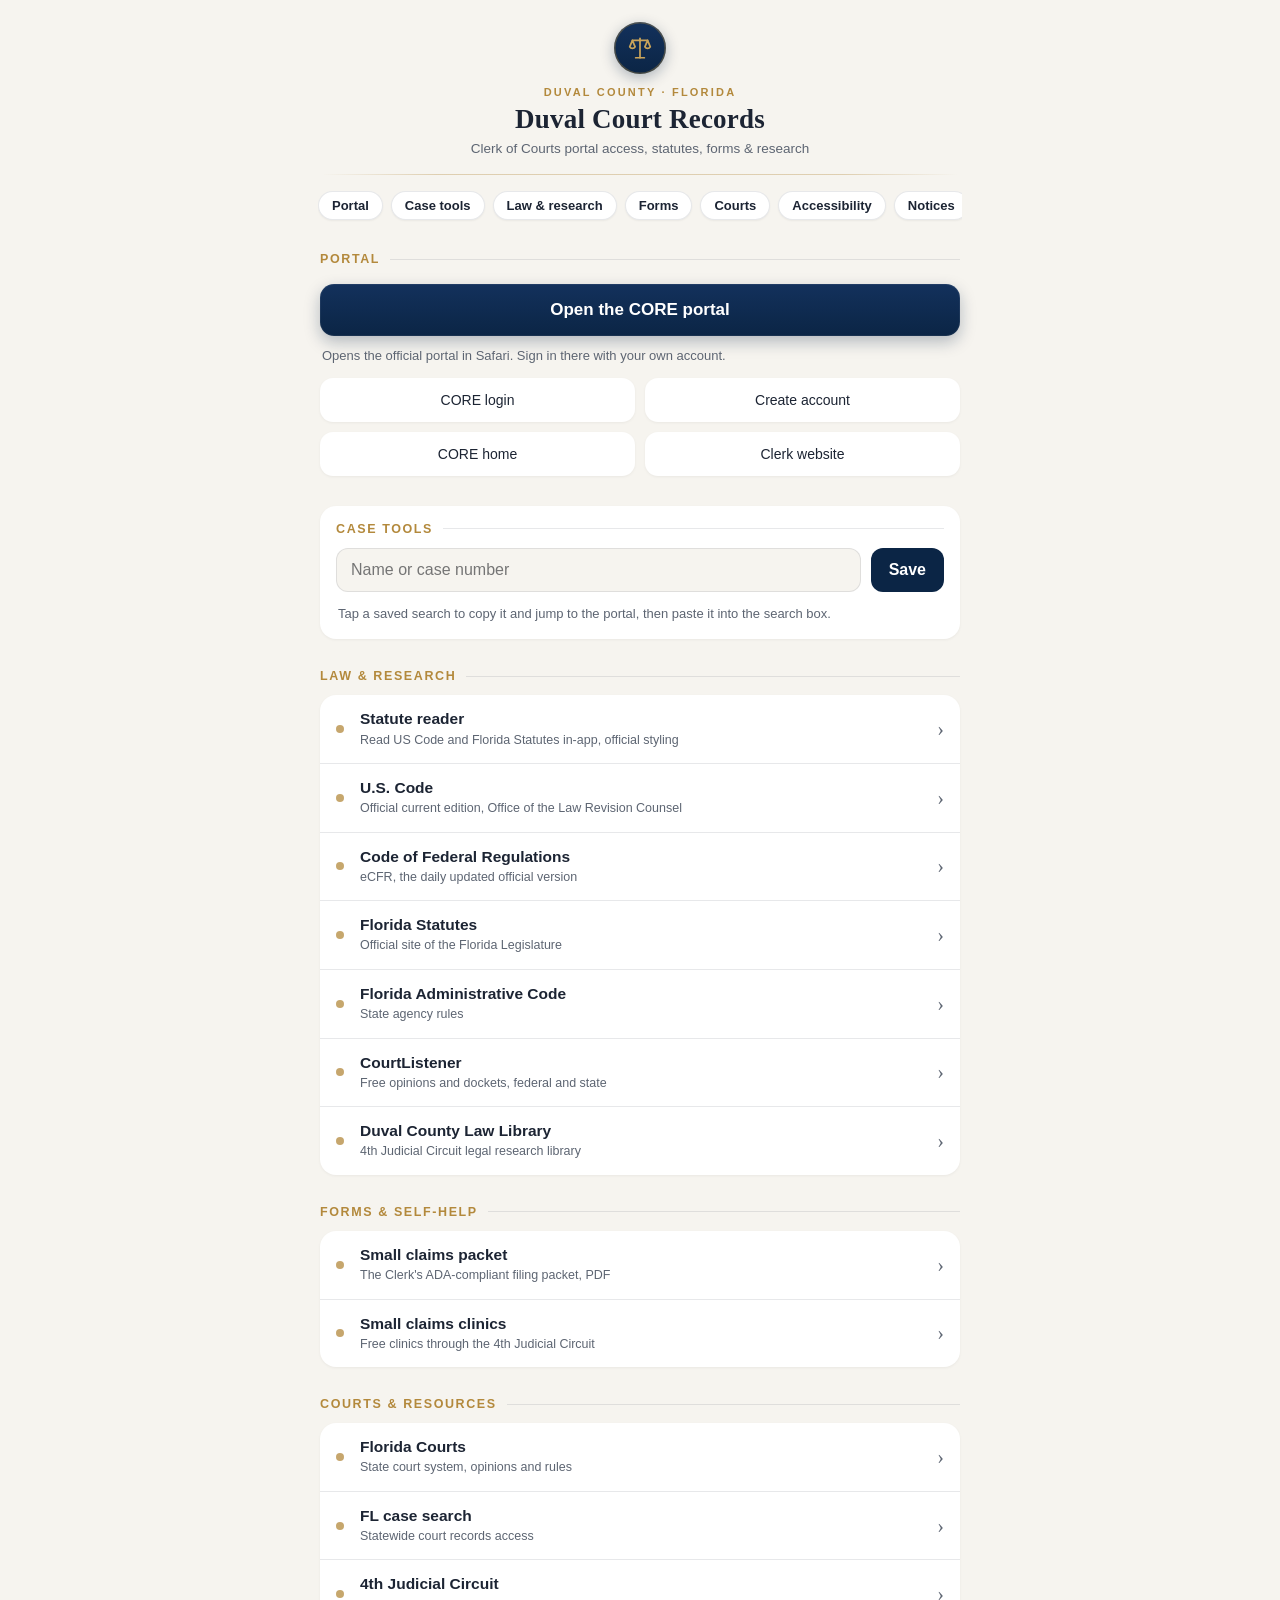
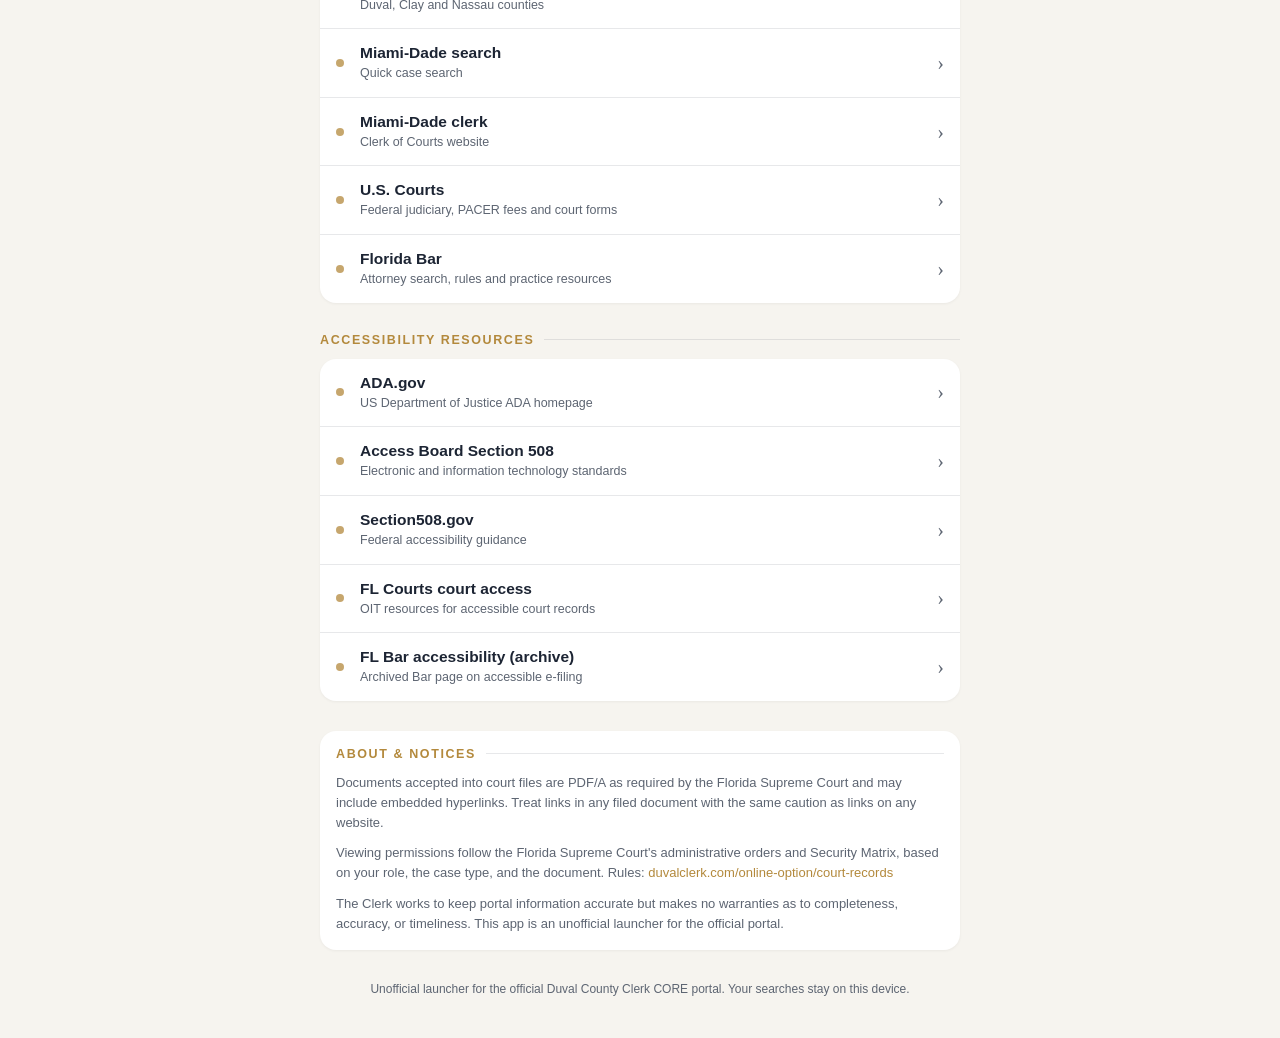
==== index.html @ 9232be37 "Add U.S. Courts tile" ====
<!doctype html>
<html lang="en">
<head>
<meta charset="utf-8">
<meta name="viewport" content="width=device-width, initial-scale=1, viewport-fit=cover">
<title>Duval Court Records</title>
<meta name="apple-mobile-web-app-capable" content="yes">
<meta name="mobile-web-app-capable" content="yes">
<meta name="apple-mobile-web-app-status-bar-style" content="black-translucent">
<meta name="apple-mobile-web-app-title" content="Duval Courts">
<meta name="theme-color" content="#0b2545">
<link rel="manifest" href="manifest.webmanifest">
<link rel="apple-touch-icon" href="apple-touch-icon.png">
<link rel="icon" href="favicon.png">
<style>
  :root{
    --bg:#f6f4ef; --card:#ffffff; --ink:#1c2433; --sub:#5d6572;
    --navy:#0b2545; --navy2:#13315c; --gold:#b3893c; --gold-soft:rgba(179,137,60,.14);
    --blue:#0a84ff; --sep:rgba(28,36,51,.10); --hair:rgba(179,137,60,.35);
  }
  @media (prefers-color-scheme: dark){
    :root{
      --bg:#0d1117; --card:#161c26; --ink:#eceef2; --sub:#9aa3b0;
      --navy:#12233d; --navy2:#1a3054; --gold:#c9a45a; --gold-soft:rgba(201,164,90,.12);
      --sep:rgba(236,238,242,.12); --hair:rgba(201,164,90,.28);
    }
  }
  *{box-sizing:border-box; -webkit-tap-highlight-color:transparent}
  html,body{margin:0}
  body{
    font-family:-apple-system,BlinkMacSystemFont,"SF Pro Text","Helvetica Neue",Arial,sans-serif;
    background:var(--bg); color:var(--ink); min-height:100dvh;
    padding:calc(env(safe-area-inset-top) + 14px) 18px calc(env(safe-area-inset-bottom) + 28px);
  }
  .wrap{max-width:640px; margin:0 auto}

  header{padding:8px 2px 0; text-align:center}
  .crest{
    width:52px; height:52px; border-radius:50%;
    background:linear-gradient(180deg,var(--navy2),var(--navy));
    display:flex; align-items:center; justify-content:center; margin:0 auto 12px;
    box-shadow:0 4px 14px rgba(11,37,69,.30), inset 0 0 0 1.5px var(--hair);
  }
  .eyebrow{
    font-size:11px; letter-spacing:2.2px; text-transform:uppercase;
    color:var(--gold); font-weight:600; margin:0;
  }
  h1{
    font-family:Georgia,"Times New Roman",serif; font-size:27px; font-weight:600;
    margin:6px 0 0; letter-spacing:.2px; color:var(--ink);
  }
  .sub{margin:6px 0 0; color:var(--sub); font-size:13.5px}
  .rule{height:1px; background:linear-gradient(90deg,transparent,var(--hair) 18%,var(--hair) 82%,transparent); margin:18px 0 0}

  .chips{
    display:flex; gap:8px; overflow-x:auto; padding:16px 0 2px; margin:0 -2px;
    scrollbar-width:none;
  }
  .chips::-webkit-scrollbar{display:none}
  .chips a{
    flex:0 0 auto; padding:7px 14px; border-radius:999px; text-decoration:none;
    font-size:13px; font-weight:600; color:var(--ink);
    background:var(--card); box-shadow:0 1px 2px rgba(0,0,0,.05), inset 0 0 0 1px var(--sep);
  }
  .chips a:active{transform:scale(.97)}

  .btn{
    display:flex; align-items:center; justify-content:center; gap:10px;
    width:100%; padding:16px; border-radius:14px; border:0; margin-top:18px;
    background:linear-gradient(180deg,var(--navy2),var(--navy)); color:#fff;
    font-size:17px; font-weight:600; text-decoration:none;
    box-shadow:0 6px 16px rgba(11,37,69,.28), inset 0 0 0 1px rgba(255,255,255,.06); cursor:pointer;
  }
  .btn:active{transform:scale(.985)}
  .hint{color:var(--sub); font-size:13px; line-height:1.5; margin:10px 2px 0}

  section{margin-top:30px}
  .shead{display:flex; align-items:center; gap:10px; margin-bottom:12px}
  .shead h2{
    font-size:12.5px; font-weight:700; margin:0; text-transform:uppercase;
    letter-spacing:1.6px; color:var(--gold); white-space:nowrap;
  }
  .shead::after{content:""; flex:1; height:1px; background:var(--sep)}

  .card{
    background:var(--card); border-radius:16px; padding:16px;
    box-shadow:0 1px 3px rgba(0,0,0,.05);
  }
  .row{display:flex; gap:10px}
  input[type=text]{
    flex:1; min-width:0; padding:12px 14px; font-size:16px; border-radius:12px;
    border:1px solid var(--sep); background:var(--bg); color:var(--ink); outline:none;
  }
  input[type=text]:focus{border-color:var(--gold)}
  button.add{
    padding:12px 18px; font-size:16px; font-weight:600; border:0; border-radius:12px;
    background:var(--navy); color:#fff; cursor:pointer;
  }
  ul{list-style:none; margin:12px 0 0; padding:0}
  li{display:flex; align-items:center; gap:8px; padding:12px 2px; border-top:1px solid var(--sep)}
  li:first-child{border-top:0}
  li .go{flex:1; text-align:left; font-size:16px; background:none; border:0; color:var(--ink); padding:0; cursor:pointer; overflow:hidden; text-overflow:ellipsis; white-space:nowrap}
  li .del{background:none; border:0; color:var(--sub); font-size:18px; padding:4px 8px; cursor:pointer}
  .empty{color:var(--sub); font-size:14px; margin-top:10px}

  .panel{background:var(--card); border-radius:16px; overflow:hidden; box-shadow:0 1px 3px rgba(0,0,0,.05)}
  .panel a{
    display:flex; align-items:center; gap:14px; padding:14px 16px;
    border-top:1px solid var(--sep); text-decoration:none; color:var(--ink);
  }
  .panel a:first-child{border-top:0}
  .panel a:active{background:var(--gold-soft)}
  .panel .name{display:block; font-size:15.5px; font-weight:600; line-height:1.3}
  .panel .desc{display:block; font-size:12.5px; color:var(--sub); margin-top:2px; line-height:1.4}
  .panel .dot{
    flex:0 0 auto; width:8px; height:8px; border-radius:50%;
    background:var(--gold); opacity:.75; margin-right:2px;
  }
  .panel .chev{
    flex:0 0 auto; margin-left:auto; color:var(--sub); font-size:20px; line-height:1;
    font-family:Georgia,serif;
  }

  .grid{display:grid; grid-template-columns:1fr 1fr; gap:10px}
  .grid a{
    display:flex; align-items:center; justify-content:center; text-align:center;
    padding:13px 10px; border-radius:13px; background:var(--card); color:var(--ink);
    text-decoration:none; font-size:14px; font-weight:500; line-height:1.3;
    box-shadow:0 1px 3px rgba(0,0,0,.05);
  }
  .grid a:active{transform:scale(.98)}

  .about p{color:var(--sub); font-size:13px; line-height:1.55; margin:0 0 10px}
  .about p:last-child{margin:0}
  .about a{color:var(--gold); text-decoration:none; word-break:break-all}

  .foot{margin-top:30px; color:var(--sub); font-size:12px; line-height:1.5; text-align:center; padding:0 8px}

  #toast{
    position:fixed; left:50%; bottom:calc(env(safe-area-inset-bottom) + 28px);
    transform:translateX(-50%) translateY(20px); background:rgba(28,36,51,.94); color:#fff;
    padding:10px 18px; border-radius:20px; font-size:14px; opacity:0; pointer-events:none;
    transition:opacity .2s, transform .2s; max-width:80vw; text-align:center; z-index:9;
  }
  #toast.show{opacity:1; transform:translateX(-50%) translateY(0)}
</style>
</head>
<body>
<div class="wrap">

<header>
  <div class="crest" aria-hidden="true">
    <svg width="26" height="26" viewBox="0 0 24 24" fill="none" stroke="#c9a45a" stroke-width="1.6" stroke-linecap="round" stroke-linejoin="round">
      <path d="M12 3v18"/><path d="M12 5h7"/><path d="M12 5H5"/>
      <path d="M5 5l-2.5 6a2.9 2.9 0 0 0 5 0Z"/><path d="M19 5l-2.5 6a2.9 2.9 0 0 0 5 0Z"/>
      <path d="M8 21h8"/>
    </svg>
  </div>
  <p class="eyebrow">Duval County &middot; Florida</p>
  <h1>Duval Court Records</h1>
  <p class="sub">Clerk of Courts portal access, statutes, forms &amp; research</p>
  <div class="rule"></div>
</header>

<nav class="chips" aria-label="Sections">
  <a href="#portal">Portal</a>
  <a href="#tools">Case tools</a>
  <a href="#law">Law &amp; research</a>
  <a href="#forms">Forms</a>
  <a href="#courts">Courts</a>
  <a href="#access">Accessibility</a>
  <a href="#about">Notices</a>
</nav>

<section id="portal">
  <div class="shead"><h2>Portal</h2></div>
  <a class="btn" id="openCore" href="https://core.duvalclerk.com/CoreCms.aspx?mode=PublicAccess" target="_blank" rel="noopener">Open the CORE portal</a>
  <p class="hint">Opens the official portal in Safari. Sign in there with your own account.</p>
  <div class="grid" style="margin-top:12px">
    <a href="https://core.duvalclerk.com/CoreCms.aspx" target="_blank" rel="noopener">CORE login</a>
    <a href="https://core.duvalclerk.com/CreateAccount.aspx" target="_blank" rel="noopener">Create account</a>
    <a href="https://core.duvalclerk.com/" target="_blank" rel="noopener">CORE home</a>
    <a href="https://www.duvalclerk.com/" target="_blank" rel="noopener">Clerk website</a>
  </div>
</section>

<section id="tools" class="card">
  <div class="shead"><h2>Case tools</h2></div>
  <div class="row">
    <input id="q" type="text" placeholder="Name or case number" autocomplete="off" autocapitalize="off" spellcheck="false">
    <button class="add" id="add">Save</button>
  </div>
  <ul id="list"></ul>
  <p class="hint">Tap a saved search to copy it and jump to the portal, then paste it into the search box.</p>
</section>

<section id="law">
  <div class="shead"><h2>Law &amp; research</h2></div>
  <div class="panel">
    <a href="reader.html">
      <span class="dot"></span>
      <span><span class="name">Statute reader</span><span class="desc">Read US Code and Florida Statutes in-app, official styling</span></span>
      <span class="chev">&rsaquo;</span>
    </a>
    <a href="https://uscode.house.gov/" target="_blank" rel="noopener">
      <span class="dot"></span>
      <span><span class="name">U.S. Code</span><span class="desc">Official current edition, Office of the Law Revision Counsel</span></span>
      <span class="chev">&rsaquo;</span>
    </a>
    <a href="https://www.ecfr.gov/" target="_blank" rel="noopener">
      <span class="dot"></span>
      <span><span class="name">Code of Federal Regulations</span><span class="desc">eCFR, the daily updated official version</span></span>
      <span class="chev">&rsaquo;</span>
    </a>
    <a href="https://www.leg.state.fl.us/statutes/" target="_blank" rel="noopener">
      <span class="dot"></span>
      <span><span class="name">Florida Statutes</span><span class="desc">Official site of the Florida Legislature</span></span>
      <span class="chev">&rsaquo;</span>
    </a>
    <a href="https://www.flrules.org/" target="_blank" rel="noopener">
      <span class="dot"></span>
      <span><span class="name">Florida Administrative Code</span><span class="desc">State agency rules</span></span>
      <span class="chev">&rsaquo;</span>
    </a>
    <a href="https://www.courtlistener.com/" target="_blank" rel="noopener">
      <span class="dot"></span>
      <span><span class="name">CourtListener</span><span class="desc">Free opinions and dockets, federal and state</span></span>
      <span class="chev">&rsaquo;</span>
    </a>
    <a href="https://www.jud4.org/duval-county-law-library" target="_blank" rel="noopener">
      <span class="dot"></span>
      <span><span class="name">Duval County Law Library</span><span class="desc">4th Judicial Circuit legal research library</span></span>
      <span class="chev">&rsaquo;</span>
    </a>
  </div>
</section>

<section id="forms">
  <div class="shead"><h2>Forms &amp; self-help</h2></div>
  <div class="panel">
    <a href="https://www.duvalclerk.com/getmedia/c0682bbc-5153-49bf-b435-e0ca791255ca/SmallClaimsPacket_20200101_ADA_Compliant.pdf" target="_blank" rel="noopener">
      <span class="dot"></span>
      <span><span class="name">Small claims packet</span><span class="desc">The Clerk's ADA-compliant filing packet, PDF</span></span>
      <span class="chev">&rsaquo;</span>
    </a>
    <a href="https://www.jud4.org/court-programs/small-claims-clinics" target="_blank" rel="noopener">
      <span class="dot"></span>
      <span><span class="name">Small claims clinics</span><span class="desc">Free clinics through the 4th Judicial Circuit</span></span>
      <span class="chev">&rsaquo;</span>
    </a>
  </div>
</section>

<section id="courts">
  <div class="shead"><h2>Courts &amp; resources</h2></div>
  <div class="panel">
    <a href="https://www.flcourts.gov/" target="_blank" rel="noopener">
      <span class="dot"></span>
      <span><span class="name">Florida Courts</span><span class="desc">State court system, opinions and rules</span></span>
      <span class="chev">&rsaquo;</span>
    </a>
    <a href="https://www.myflcourtaccess.com/" target="_blank" rel="noopener">
      <span class="dot"></span>
      <span><span class="name">FL case search</span><span class="desc">Statewide court records access</span></span>
      <span class="chev">&rsaquo;</span>
    </a>
    <a href="https://www.jud4.org/" target="_blank" rel="noopener">
      <span class="dot"></span>
      <span><span class="name">4th Judicial Circuit</span><span class="desc">Duval, Clay and Nassau counties</span></span>
      <span class="chev">&rsaquo;</span>
    </a>
    <a href="https://www2.miamidadeclerk.gov/QOS/" target="_blank" rel="noopener">
      <span class="dot"></span>
      <span><span class="name">Miami-Dade search</span><span class="desc">Quick case search</span></span>
      <span class="chev">&rsaquo;</span>
    </a>
    <a href="https://www.miamidadeclerk.gov/" target="_blank" rel="noopener">
      <span class="dot"></span>
      <span><span class="name">Miami-Dade clerk</span><span class="desc">Clerk of Courts website</span></span>
      <span class="chev">&rsaquo;</span>
    </a>
        <a href="https://www.uscourts.gov/" target="_blank" rel="noopener">
      <span class="dot"></span>
      <span><span class="name">U.S. Courts</span><span class="desc">Federal judiciary, PACER fees and court forms</span></span>
      <span class="chev">&rsaquo;</span>
    </a>
<a href="https://www.floridabar.org/" target="_blank" rel="noopener">
      <span class="dot"></span>
      <span><span class="name">Florida Bar</span><span class="desc">Attorney search, rules and practice resources</span></span>
      <span class="chev">&rsaquo;</span>
    </a>
  </div>
</section>

<section id="access">
  <div class="shead"><h2>Accessibility resources</h2></div>
  <div class="panel">
    <a href="https://www.ada.gov/" target="_blank" rel="noopener">
      <span class="dot"></span>
      <span><span class="name">ADA.gov</span><span class="desc">US Department of Justice ADA homepage</span></span>
      <span class="chev">&rsaquo;</span>
    </a>
    <a href="https://www.access-board.gov/ict.html" target="_blank" rel="noopener">
      <span class="dot"></span>
      <span><span class="name">Access Board Section 508</span><span class="desc">Electronic and information technology standards</span></span>
      <span class="chev">&rsaquo;</span>
    </a>
    <a href="https://www.section508.gov/" target="_blank" rel="noopener">
      <span class="dot"></span>
      <span><span class="name">Section508.gov</span><span class="desc">Federal accessibility guidance</span></span>
      <span class="chev">&rsaquo;</span>
    </a>
    <a href="https://www.flcourts.gov/Services/information-technology/oit-resources/Court-Access" target="_blank" rel="noopener">
      <span class="dot"></span>
      <span><span class="name">FL Courts court access</span><span class="desc">OIT resources for accessible court records</span></span>
      <span class="chev">&rsaquo;</span>
    </a>
    <a href="http://web.archive.org/web/20211217071151/https://www.floridabar.org/about/diversity/efile001/" target="_blank" rel="noopener">
      <span class="dot"></span>
      <span><span class="name">FL Bar accessibility (archive)</span><span class="desc">Archived Bar page on accessible e-filing</span></span>
      <span class="chev">&rsaquo;</span>
    </a>
  </div>
</section>

<section id="about" class="card about">
  <div class="shead"><h2>About &amp; notices</h2></div>
  <p>Documents accepted into court files are PDF/A as required by the Florida Supreme Court and may include embedded hyperlinks. Treat links in any filed document with the same caution as links on any website.</p>
  <p>Viewing permissions follow the Florida Supreme Court's administrative orders and Security Matrix, based on your role, the case type, and the document. Rules: <a href="https://www.duvalclerk.com/online-option/court-records" target="_blank" rel="noopener">duvalclerk.com/online-option/court-records</a></p>
  <p>The Clerk works to keep portal information accurate but makes no warranties as to completeness, accuracy, or timeliness. This app is an unofficial launcher for the official portal.</p>
</section>

<p class="foot">Unofficial launcher for the official Duval County Clerk CORE portal. Your searches stay on this device.</p>

<div id="toast"></div>

</div>

<script>
const CORE='https://core.duvalclerk.com/CoreCms.aspx?mode=PublicAccess';
const KEY='duval-searches';
const listEl=document.getElementById('list');
const qEl=document.getElementById('q');
let saved=[];
try{ saved=JSON.parse(localStorage.getItem(KEY)||'[]'); }catch(e){ saved=[]; }

function persist(){ localStorage.setItem(KEY, JSON.stringify(saved)); }
function toast(msg){
  const t=document.getElementById('toast');
  t.textContent=msg; t.classList.add('show');
  clearTimeout(t._h); t._h=setTimeout(()=>t.classList.remove('show'),1800);
}
function render(){
  listEl.innerHTML='';
  if(!saved.length){
    const p=document.createElement('p'); p.className='empty'; p.textContent='Nothing saved yet.';
    listEl.appendChild(p); return;
  }
  saved.forEach((s,i)=>{
    const li=document.createElement('li');
    const go=document.createElement('button'); go.className='go'; go.textContent=s.t;
    go.addEventListener('click',()=>run(s.t));
    const del=document.createElement('button'); del.className='del'; del.textContent='\u2715';
    del.setAttribute('aria-label','Delete');
    del.addEventListener('click',()=>{ saved.splice(i,1); persist(); render(); });
    li.appendChild(go); li.appendChild(del); listEl.appendChild(li);
  });
}
function run(text){
  if(navigator.clipboard && navigator.clipboard.writeText){
    navigator.clipboard.writeText(text).then(()=>toast('Copied. Opening the portal')).catch(()=>toast('Opening the portal'));
  } else { toast('Opening the portal'); }
  window.open(CORE,'_blank','noopener');
}
document.getElementById('add').addEventListener('click',()=>{
  const v=qEl.value.trim();
  if(!v){ toast('Type a name or case number first'); return; }
  saved.unshift({t:v, at:Date.now()});
  saved=saved.slice(0,50);
  persist(); qEl.value=''; render();
});
qEl.addEventListener('keydown',e=>{ if(e.key==='Enter'){ e.preventDefault(); document.getElementById('add').click(); }});
if('serviceWorker' in navigator){ navigator.serviceWorker.register('sw.js'); }
</script>

<script>
if ('serviceWorker' in navigator) {
  navigator.serviceWorker.register('./sw.js', {updateViaCache: 'none'}).then(function(r) {
    r.addEventListener('updatefound', function() {
      var w = r.installing;
      if (!w) return;
      w.addEventListener('statechange', function() {
        if (w.state === 'activated' && !sessionStorage.getItem('swre')) {
          sessionStorage.setItem('swre', '1');
          location.reload();
        }
      });
    });
  });
}
</script>
</body>
</html>
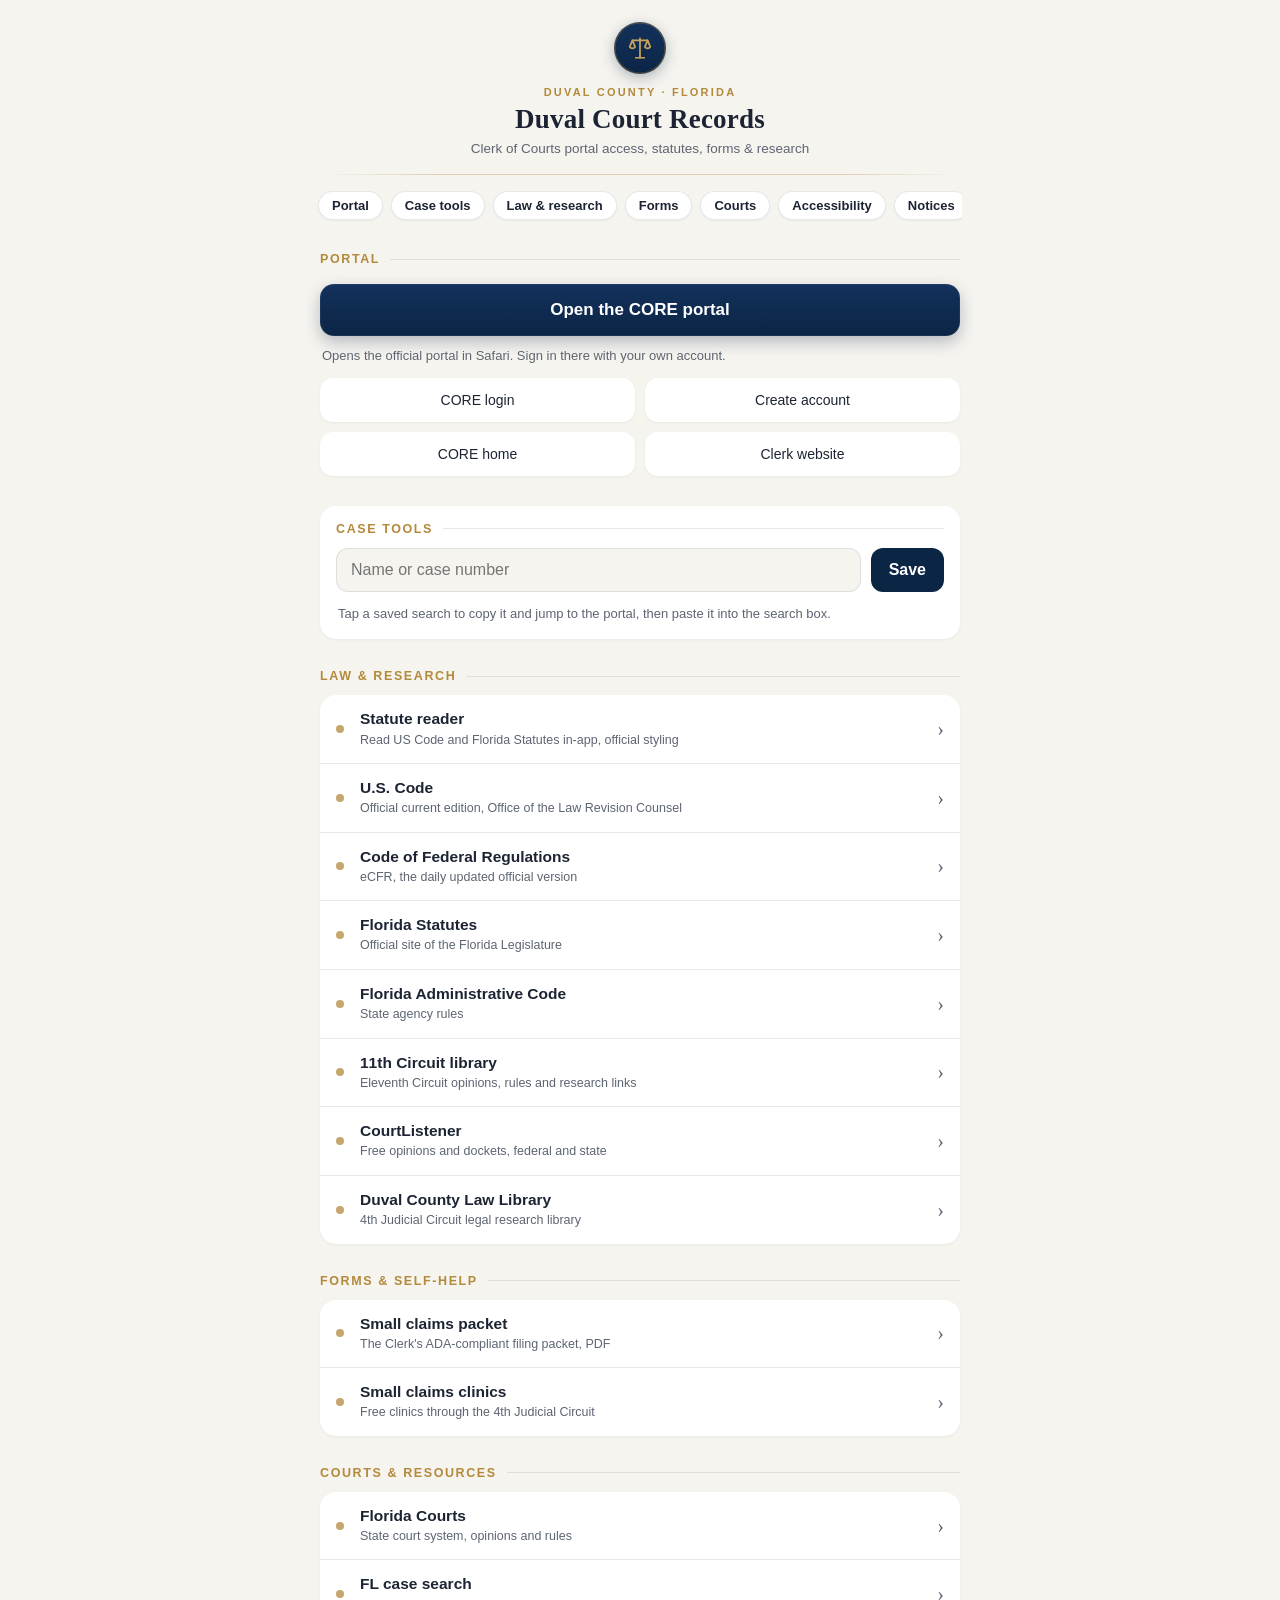
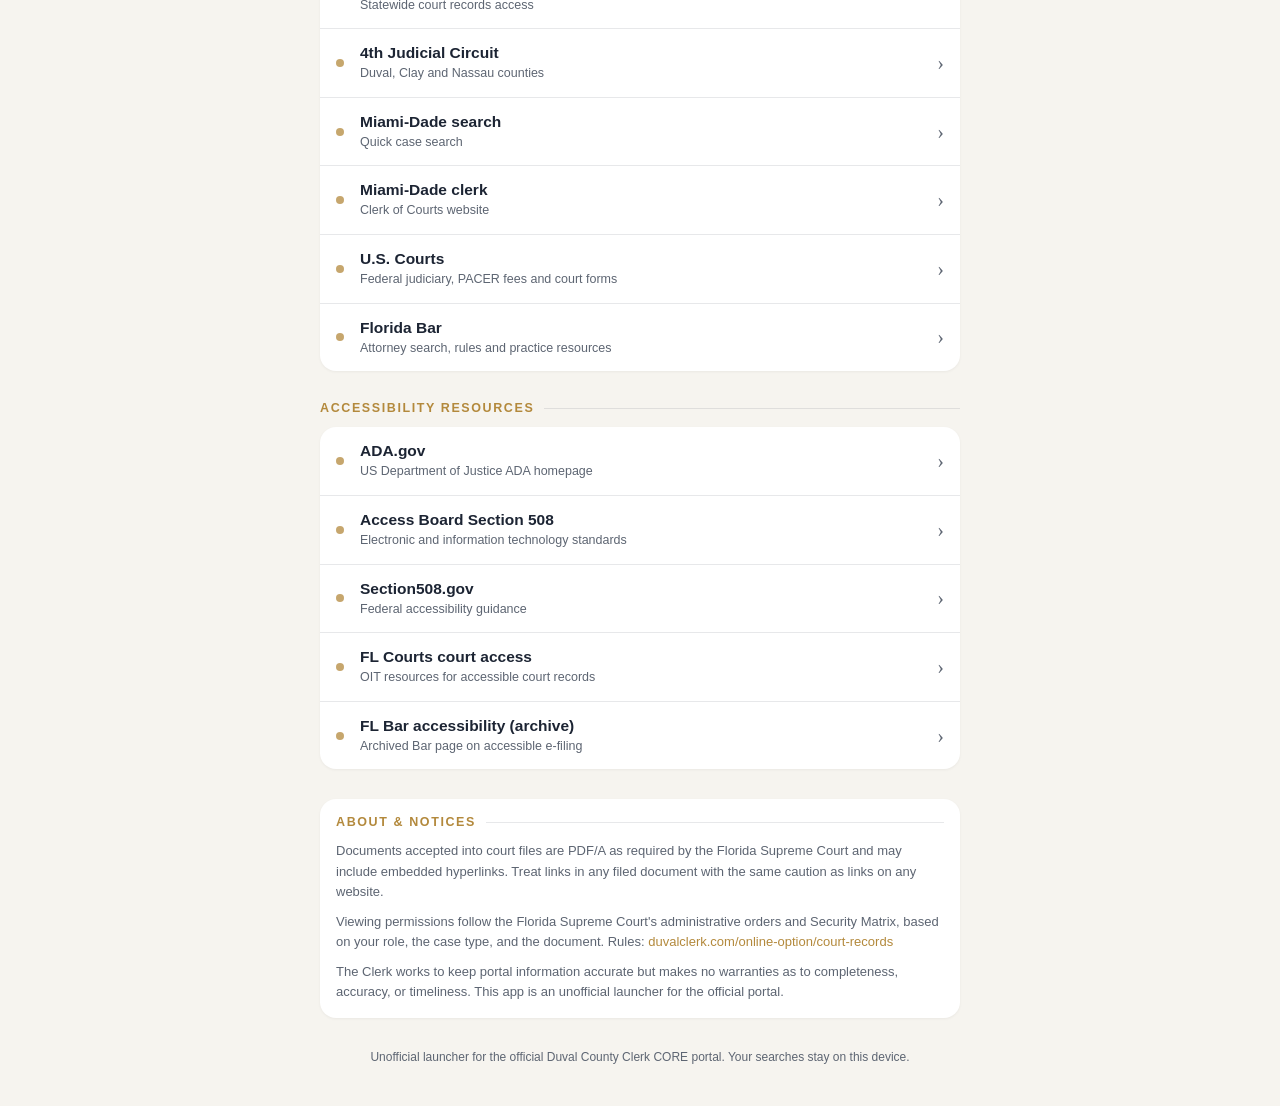
==== commit bbb60d6c: "Add 11th Circuit library tile" ====
--- a/index.html
+++ b/index.html
@@ -222,7 +222,12 @@
       <span><span class="name">Florida Administrative Code</span><span class="desc">State agency rules</span></span>
       <span class="chev">&rsaquo;</span>
     </a>
-    <a href="https://www.courtlistener.com/" target="_blank" rel="noopener">
+        <a href="https://www.ca11.uscourts.gov/eleventh-circuit-library" target="_blank" rel="noopener">
+      <span class="dot"></span>
+      <span><span class="name">11th Circuit library</span><span class="desc">Eleventh Circuit opinions, rules and research links</span></span>
+      <span class="chev">&rsaquo;</span>
+    </a>
+<a href="https://www.courtlistener.com/" target="_blank" rel="noopener">
       <span class="dot"></span>
       <span><span class="name">CourtListener</span><span class="desc">Free opinions and dockets, federal and state</span></span>
       <span class="chev">&rsaquo;</span>
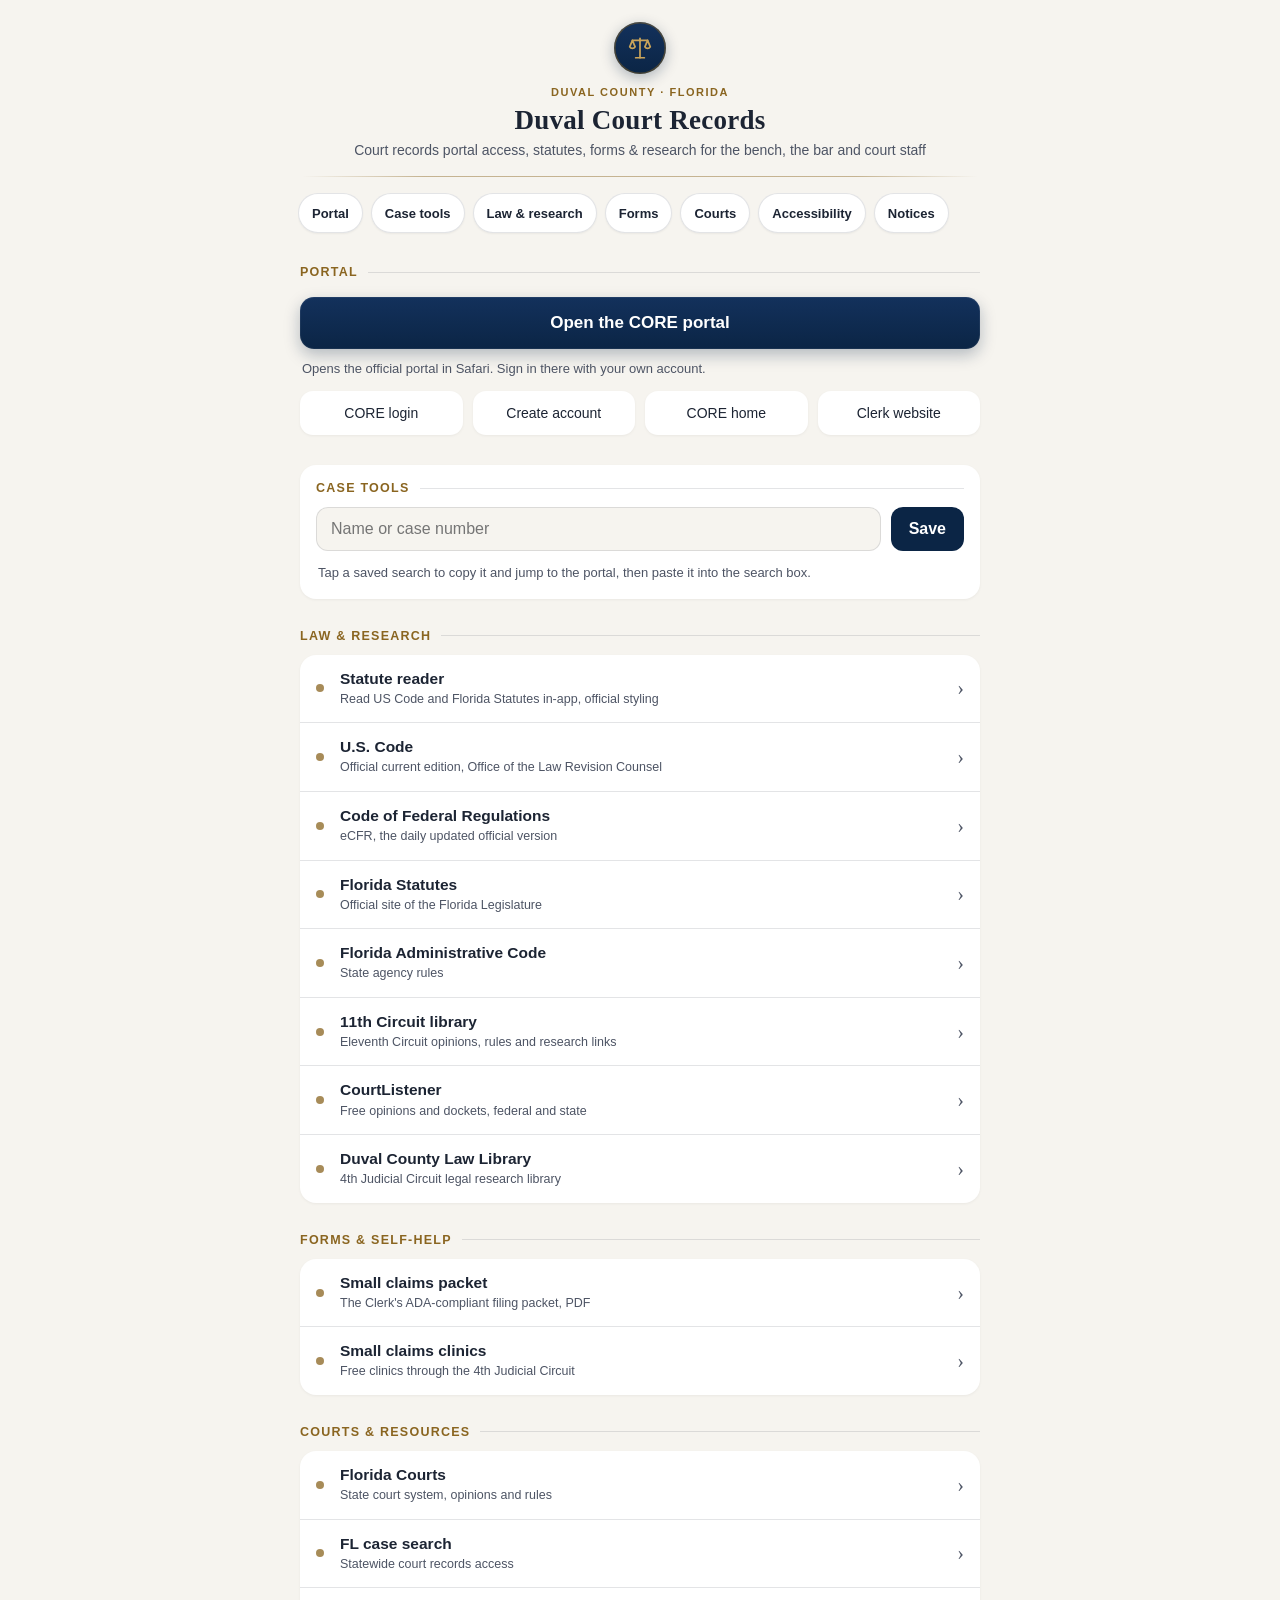
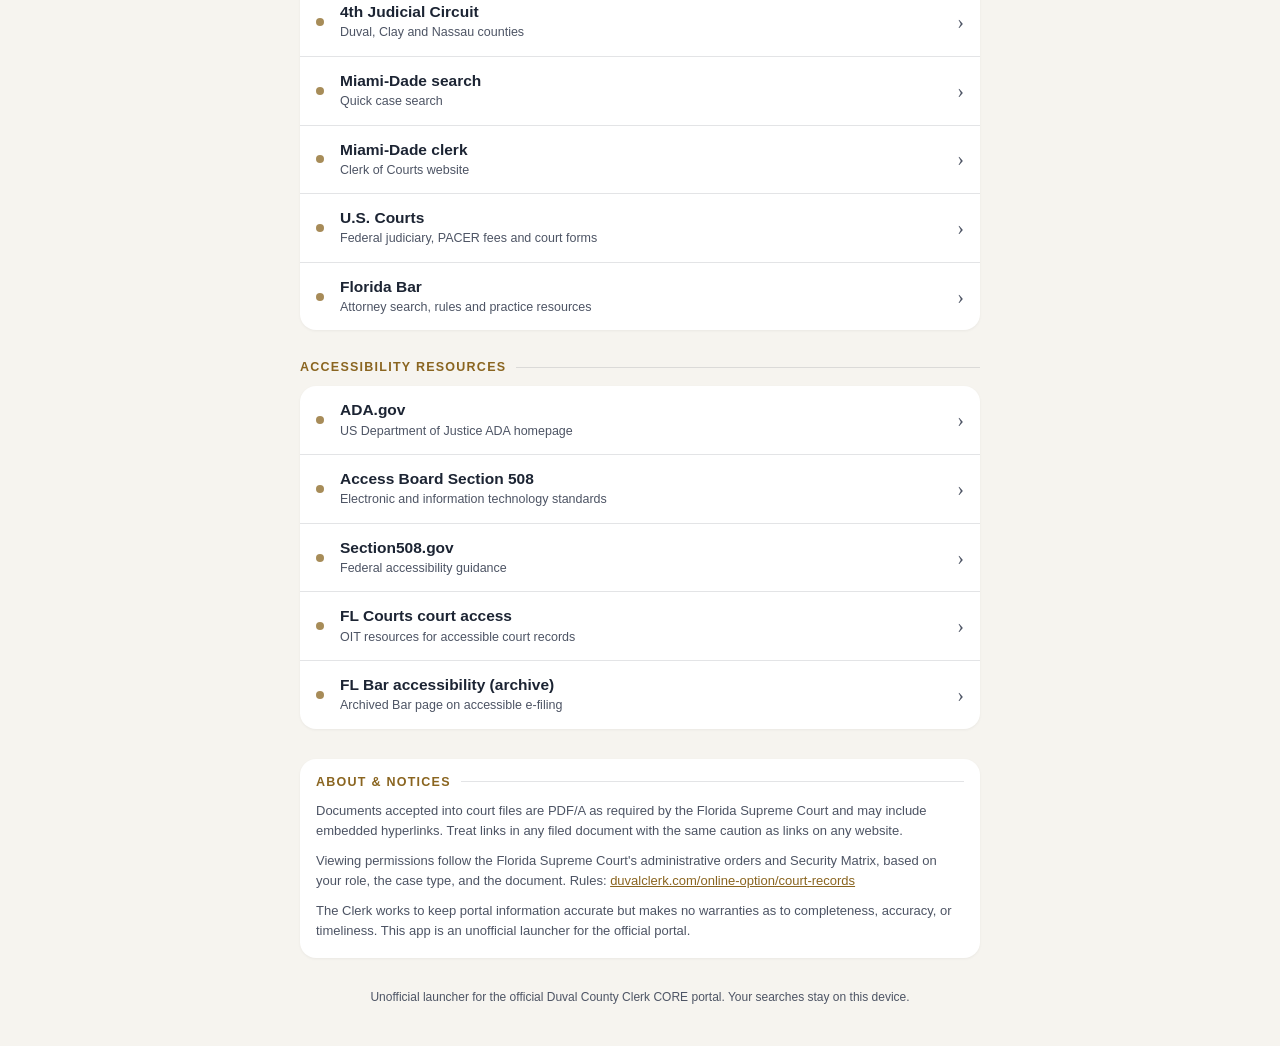
==== commit f86af733: "Accessibility pass: landmarks, skip link, focus rings, contrast, reduced motion, dynamic type" ====
--- a/index.html
+++ b/index.html
@@ -14,15 +14,17 @@
 <link rel="icon" href="favicon.png">
 <style>
   :root{
-    --bg:#f6f4ef; --card:#ffffff; --ink:#1c2433; --sub:#5d6572;
-    --navy:#0b2545; --navy2:#13315c; --gold:#b3893c; --gold-soft:rgba(179,137,60,.14);
-    --blue:#0a84ff; --sep:rgba(28,36,51,.10); --hair:rgba(179,137,60,.35);
+    --bg:#f6f4ef; --card:#ffffff; --ink:#1c2433; --sub:#4d5464;
+    --navy:#0b2545; --navy2:#13315c; --gold:#8a6520; --gold-soft:rgba(179,137,60,.14);
+    --blue:#0a66c2; --sep:rgba(28,36,51,.12); --hair:rgba(138,101,32,.45);
+    --focus:#8a6520;
   }
   @media (prefers-color-scheme: dark){
     :root{
-      --bg:#0d1117; --card:#161c26; --ink:#eceef2; --sub:#9aa3b0;
-      --navy:#12233d; --navy2:#1a3054; --gold:#c9a45a; --gold-soft:rgba(201,164,90,.12);
-      --sep:rgba(236,238,242,.12); --hair:rgba(201,164,90,.28);
+      --bg:#0d1117; --card:#161c26; --ink:#eceef2; --sub:#a8b1bd;
+      --navy:#12233d; --navy2:#1a3054; --gold:#d3b169; --gold-soft:rgba(201,164,90,.12);
+      --blue:#5aa2ff; --sep:rgba(236,238,242,.14); --hair:rgba(211,177,105,.30);
+      --focus:#d3b169;
     }
   }
   *{box-sizing:border-box; -webkit-tap-highlight-color:transparent}
@@ -31,121 +33,143 @@
     font-family:-apple-system,BlinkMacSystemFont,"SF Pro Text","Helvetica Neue",Arial,sans-serif;
     background:var(--bg); color:var(--ink); min-height:100dvh;
     padding:calc(env(safe-area-inset-top) + 14px) 18px calc(env(safe-area-inset-bottom) + 28px);
-  }
-  .wrap{max-width:640px; margin:0 auto}
-
-  header{padding:8px 2px 0; text-align:center}
+    -webkit-text-size-adjust:100%;
+  }
+  .wrap{max-width:680px; margin:0 auto}
+
+  .skip{
+    position:absolute; left:-9999px; top:0; background:var(--navy); color:#fff;
+    padding:10px 16px; border-radius:0 0 10px 0; z-index:20; font-size:1rem; font-weight:600;
+  }
+  .skip:focus{left:0}
+
+  :is(a,button,input,[tabindex]):focus-visible{
+    outline:2px solid var(--focus); outline-offset:2px; border-radius:4px;
+  }
+
+  header{padding:0.5rem 0.125rem 0; text-align:center}
   .crest{
-    width:52px; height:52px; border-radius:50%;
+    width:3.25rem; height:3.25rem; border-radius:50%;
     background:linear-gradient(180deg,var(--navy2),var(--navy));
-    display:flex; align-items:center; justify-content:center; margin:0 auto 12px;
+    display:flex; align-items:center; justify-content:center; margin:0 auto 0.75rem;
     box-shadow:0 4px 14px rgba(11,37,69,.30), inset 0 0 0 1.5px var(--hair);
   }
   .eyebrow{
-    font-size:11px; letter-spacing:2.2px; text-transform:uppercase;
-    color:var(--gold); font-weight:600; margin:0;
+    font-size:0.6875rem; letter-spacing:0.14em; text-transform:uppercase;
+    color:var(--gold); font-weight:700; margin:0;
   }
   h1{
-    font-family:Georgia,"Times New Roman",serif; font-size:27px; font-weight:600;
-    margin:6px 0 0; letter-spacing:.2px; color:var(--ink);
-  }
-  .sub{margin:6px 0 0; color:var(--sub); font-size:13.5px}
-  .rule{height:1px; background:linear-gradient(90deg,transparent,var(--hair) 18%,var(--hair) 82%,transparent); margin:18px 0 0}
+    font-family:Georgia,"Times New Roman",serif; font-size:1.6875rem; font-weight:600;
+    margin:0.375rem 0 0; letter-spacing:0.01em; color:var(--ink); line-height:1.2;
+  }
+  .sub{margin:0.375rem 0 0; color:var(--sub); font-size:0.875rem}
+  .rule{height:1px; background:linear-gradient(90deg,transparent,var(--hair) 18%,var(--hair) 82%,transparent); margin:1.125rem 0 0}
 
   .chips{
-    display:flex; gap:8px; overflow-x:auto; padding:16px 0 2px; margin:0 -2px;
+    display:flex; gap:0.5rem; overflow-x:auto; padding:1rem 0 0.125rem; margin:0 -0.125rem;
     scrollbar-width:none;
   }
   .chips::-webkit-scrollbar{display:none}
   .chips a{
-    flex:0 0 auto; padding:7px 14px; border-radius:999px; text-decoration:none;
-    font-size:13px; font-weight:600; color:var(--ink);
+    flex:0 0 auto; padding:0.5rem 0.875rem; border-radius:999px; text-decoration:none;
+    font-size:0.8125rem; font-weight:600; color:var(--ink);
     background:var(--card); box-shadow:0 1px 2px rgba(0,0,0,.05), inset 0 0 0 1px var(--sep);
+    min-height:2.5rem; display:inline-flex; align-items:center;
   }
   .chips a:active{transform:scale(.97)}
 
   .btn{
-    display:flex; align-items:center; justify-content:center; gap:10px;
-    width:100%; padding:16px; border-radius:14px; border:0; margin-top:18px;
+    display:flex; align-items:center; justify-content:center; gap:0.625rem;
+    width:100%; padding:1rem; border-radius:0.875rem; border:0; margin-top:1.125rem;
     background:linear-gradient(180deg,var(--navy2),var(--navy)); color:#fff;
-    font-size:17px; font-weight:600; text-decoration:none;
+    font-size:1.0625rem; font-weight:600; text-decoration:none;
     box-shadow:0 6px 16px rgba(11,37,69,.28), inset 0 0 0 1px rgba(255,255,255,.06); cursor:pointer;
+    min-height:3rem;
   }
   .btn:active{transform:scale(.985)}
-  .hint{color:var(--sub); font-size:13px; line-height:1.5; margin:10px 2px 0}
-
-  section{margin-top:30px}
-  .shead{display:flex; align-items:center; gap:10px; margin-bottom:12px}
+  .hint{color:var(--sub); font-size:0.8125rem; line-height:1.5; margin:0.625rem 0.125rem 0}
+
+  section{margin-top:1.875rem}
+  .shead{display:flex; align-items:center; gap:0.625rem; margin-bottom:0.75rem}
   .shead h2{
-    font-size:12.5px; font-weight:700; margin:0; text-transform:uppercase;
-    letter-spacing:1.6px; color:var(--gold); white-space:nowrap;
+    font-size:0.78125rem; font-weight:700; margin:0; text-transform:uppercase;
+    letter-spacing:0.1em; color:var(--gold); white-space:nowrap;
   }
   .shead::after{content:""; flex:1; height:1px; background:var(--sep)}
 
   .card{
-    background:var(--card); border-radius:16px; padding:16px;
+    background:var(--card); border-radius:1rem; padding:1rem;
     box-shadow:0 1px 3px rgba(0,0,0,.05);
   }
-  .row{display:flex; gap:10px}
+  .row{display:flex; gap:0.625rem}
   input[type=text]{
-    flex:1; min-width:0; padding:12px 14px; font-size:16px; border-radius:12px;
+    flex:1; min-width:0; padding:0.75rem 0.875rem; font-size:1rem; border-radius:0.75rem;
     border:1px solid var(--sep); background:var(--bg); color:var(--ink); outline:none;
-  }
-  input[type=text]:focus{border-color:var(--gold)}
+    min-height:2.75rem;
+  }
+  input[type=text]:focus-visible{outline:2px solid var(--focus); outline-offset:1px; border-color:var(--focus)}
   button.add{
-    padding:12px 18px; font-size:16px; font-weight:600; border:0; border-radius:12px;
-    background:var(--navy); color:#fff; cursor:pointer;
-  }
-  ul{list-style:none; margin:12px 0 0; padding:0}
-  li{display:flex; align-items:center; gap:8px; padding:12px 2px; border-top:1px solid var(--sep)}
+    padding:0.75rem 1.125rem; font-size:1rem; font-weight:600; border:0; border-radius:0.75rem;
+    background:var(--navy); color:#fff; cursor:pointer; min-height:2.75rem; min-width:2.75rem;
+  }
+  ul{list-style:none; margin:0.75rem 0 0; padding:0}
+  li{display:flex; align-items:center; gap:0.5rem; padding:0.75rem 0.125rem; border-top:1px solid var(--sep)}
   li:first-child{border-top:0}
-  li .go{flex:1; text-align:left; font-size:16px; background:none; border:0; color:var(--ink); padding:0; cursor:pointer; overflow:hidden; text-overflow:ellipsis; white-space:nowrap}
-  li .del{background:none; border:0; color:var(--sub); font-size:18px; padding:4px 8px; cursor:pointer}
-  .empty{color:var(--sub); font-size:14px; margin-top:10px}
-
-  .panel{background:var(--card); border-radius:16px; overflow:hidden; box-shadow:0 1px 3px rgba(0,0,0,.05)}
+  li .go{flex:1; text-align:left; font-size:1rem; background:none; border:0; color:var(--ink); padding:0.25rem 0; cursor:pointer; overflow:hidden; text-overflow:ellipsis; white-space:nowrap; min-height:2.75rem}
+  li .del{background:none; border:0; color:var(--sub); font-size:1.125rem; padding:0.5rem 0.75rem; cursor:pointer; min-height:2.75rem; min-width:2.75rem}
+  .empty{color:var(--sub); font-size:0.875rem; margin-top:0.625rem}
+
+  .panel{background:var(--card); border-radius:1rem; overflow:hidden; box-shadow:0 1px 3px rgba(0,0,0,.05)}
   .panel a{
-    display:flex; align-items:center; gap:14px; padding:14px 16px;
+    display:flex; align-items:center; gap:0.875rem; padding:0.875rem 1rem; min-height:2.75rem;
     border-top:1px solid var(--sep); text-decoration:none; color:var(--ink);
   }
   .panel a:first-child{border-top:0}
   .panel a:active{background:var(--gold-soft)}
-  .panel .name{display:block; font-size:15.5px; font-weight:600; line-height:1.3}
-  .panel .desc{display:block; font-size:12.5px; color:var(--sub); margin-top:2px; line-height:1.4}
+  .panel .name{display:block; font-size:0.96875rem; font-weight:600; line-height:1.3}
+  .panel .desc{display:block; font-size:0.78125rem; color:var(--sub); margin-top:0.125rem; line-height:1.4}
   .panel .dot{
-    flex:0 0 auto; width:8px; height:8px; border-radius:50%;
-    background:var(--gold); opacity:.75; margin-right:2px;
+    flex:0 0 auto; width:0.5rem; height:0.5rem; border-radius:50%;
+    background:var(--gold); opacity:.75; margin-right:0.125rem;
   }
   .panel .chev{
-    flex:0 0 auto; margin-left:auto; color:var(--sub); font-size:20px; line-height:1;
+    flex:0 0 auto; margin-left:auto; color:var(--sub); font-size:1.25rem; line-height:1;
     font-family:Georgia,serif;
   }
 
-  .grid{display:grid; grid-template-columns:1fr 1fr; gap:10px}
+  .grid{display:grid; grid-template-columns:1fr 1fr; gap:0.625rem}
   .grid a{
     display:flex; align-items:center; justify-content:center; text-align:center;
-    padding:13px 10px; border-radius:13px; background:var(--card); color:var(--ink);
-    text-decoration:none; font-size:14px; font-weight:500; line-height:1.3;
+    padding:0.8125rem 0.625rem; border-radius:0.8125rem; background:var(--card); color:var(--ink);
+    text-decoration:none; font-size:0.875rem; font-weight:500; line-height:1.3; min-height:2.75rem;
     box-shadow:0 1px 3px rgba(0,0,0,.05);
   }
   .grid a:active{transform:scale(.98)}
 
-  .about p{color:var(--sub); font-size:13px; line-height:1.55; margin:0 0 10px}
+  .about p{color:var(--sub); font-size:0.8125rem; line-height:1.55; margin:0 0 0.625rem}
   .about p:last-child{margin:0}
-  .about a{color:var(--gold); text-decoration:none; word-break:break-all}
-
-  .foot{margin-top:30px; color:var(--sub); font-size:12px; line-height:1.5; text-align:center; padding:0 8px}
+  .about a{color:var(--gold); text-decoration:underline; word-break:break-all}
+
+  .foot{margin-top:1.875rem; color:var(--sub); font-size:0.75rem; line-height:1.5; text-align:center; padding:0 0.5rem}
 
   #toast{
-    position:fixed; left:50%; bottom:calc(env(safe-area-inset-bottom) + 28px);
-    transform:translateX(-50%) translateY(20px); background:rgba(28,36,51,.94); color:#fff;
-    padding:10px 18px; border-radius:20px; font-size:14px; opacity:0; pointer-events:none;
+    position:fixed; left:50%; bottom:calc(env(safe-area-inset-bottom) + 1.75rem);
+    transform:translateX(-50%) translateY(1.25rem); background:rgba(28,36,51,.96); color:#fff;
+    padding:0.625rem 1.125rem; border-radius:1.25rem; font-size:0.875rem; opacity:0; pointer-events:none;
     transition:opacity .2s, transform .2s; max-width:80vw; text-align:center; z-index:9;
   }
   #toast.show{opacity:1; transform:translateX(-50%) translateY(0)}
+
+  @media (prefers-reduced-motion: reduce){
+    *{transition:none !important; transform:none !important}
+  }
+  @media (min-width: 560px){
+    .grid{grid-template-columns:1fr 1fr 1fr 1fr}
+  }
 </style>
 </head>
 <body>
+<a class="skip" href="#main">Skip to main content</a>
 <div class="wrap">
 
 <header>
@@ -158,11 +182,11 @@
   </div>
   <p class="eyebrow">Duval County &middot; Florida</p>
   <h1>Duval Court Records</h1>
-  <p class="sub">Clerk of Courts portal access, statutes, forms &amp; research</p>
+  <p class="sub">Court records portal access, statutes, forms &amp; research for the bench, the bar and court staff</p>
   <div class="rule"></div>
 </header>
 
-<nav class="chips" aria-label="Sections">
+<nav class="chips" aria-label="Sections" aria-label-chips="">
   <a href="#portal">Portal</a>
   <a href="#tools">Case tools</a>
   <a href="#law">Law &amp; research</a>
@@ -172,6 +196,7 @@
   <a href="#about">Notices</a>
 </nav>
 
+<main id="main">
 <section id="portal">
   <div class="shead"><h2>Portal</h2></div>
   <a class="btn" id="openCore" href="https://core.duvalclerk.com/CoreCms.aspx?mode=PublicAccess" target="_blank" rel="noopener">Open the CORE portal</a>
@@ -187,7 +212,8 @@
 <section id="tools" class="card">
   <div class="shead"><h2>Case tools</h2></div>
   <div class="row">
-    <input id="q" type="text" placeholder="Name or case number" autocomplete="off" autocapitalize="off" spellcheck="false">
+    <label class="sr" for="q" style="position:absolute;left:-9999px">Name or case number</label>
+    <input id="q" type="text" placeholder="Name or case number" aria-label="Name or case number" autocomplete="off" autocapitalize="off" spellcheck="false">
     <button class="add" id="add">Save</button>
   </div>
   <ul id="list"></ul>
@@ -198,44 +224,44 @@
   <div class="shead"><h2>Law &amp; research</h2></div>
   <div class="panel">
     <a href="reader.html">
-      <span class="dot"></span>
+      <span class="dot" aria-hidden="true"></span>
       <span><span class="name">Statute reader</span><span class="desc">Read US Code and Florida Statutes in-app, official styling</span></span>
-      <span class="chev">&rsaquo;</span>
+      <span class="chev" aria-hidden="true">&rsaquo;</span>
     </a>
     <a href="https://uscode.house.gov/" target="_blank" rel="noopener">
-      <span class="dot"></span>
+      <span class="dot" aria-hidden="true"></span>
       <span><span class="name">U.S. Code</span><span class="desc">Official current edition, Office of the Law Revision Counsel</span></span>
-      <span class="chev">&rsaquo;</span>
+      <span class="chev" aria-hidden="true">&rsaquo;</span>
     </a>
     <a href="https://www.ecfr.gov/" target="_blank" rel="noopener">
-      <span class="dot"></span>
+      <span class="dot" aria-hidden="true"></span>
       <span><span class="name">Code of Federal Regulations</span><span class="desc">eCFR, the daily updated official version</span></span>
-      <span class="chev">&rsaquo;</span>
+      <span class="chev" aria-hidden="true">&rsaquo;</span>
     </a>
     <a href="https://www.leg.state.fl.us/statutes/" target="_blank" rel="noopener">
-      <span class="dot"></span>
+      <span class="dot" aria-hidden="true"></span>
       <span><span class="name">Florida Statutes</span><span class="desc">Official site of the Florida Legislature</span></span>
-      <span class="chev">&rsaquo;</span>
+      <span class="chev" aria-hidden="true">&rsaquo;</span>
     </a>
     <a href="https://www.flrules.org/" target="_blank" rel="noopener">
-      <span class="dot"></span>
+      <span class="dot" aria-hidden="true"></span>
       <span><span class="name">Florida Administrative Code</span><span class="desc">State agency rules</span></span>
-      <span class="chev">&rsaquo;</span>
+      <span class="chev" aria-hidden="true">&rsaquo;</span>
     </a>
         <a href="https://www.ca11.uscourts.gov/eleventh-circuit-library" target="_blank" rel="noopener">
-      <span class="dot"></span>
+      <span class="dot" aria-hidden="true"></span>
       <span><span class="name">11th Circuit library</span><span class="desc">Eleventh Circuit opinions, rules and research links</span></span>
-      <span class="chev">&rsaquo;</span>
+      <span class="chev" aria-hidden="true">&rsaquo;</span>
     </a>
 <a href="https://www.courtlistener.com/" target="_blank" rel="noopener">
-      <span class="dot"></span>
+      <span class="dot" aria-hidden="true"></span>
       <span><span class="name">CourtListener</span><span class="desc">Free opinions and dockets, federal and state</span></span>
-      <span class="chev">&rsaquo;</span>
+      <span class="chev" aria-hidden="true">&rsaquo;</span>
     </a>
     <a href="https://www.jud4.org/duval-county-law-library" target="_blank" rel="noopener">
-      <span class="dot"></span>
+      <span class="dot" aria-hidden="true"></span>
       <span><span class="name">Duval County Law Library</span><span class="desc">4th Judicial Circuit legal research library</span></span>
-      <span class="chev">&rsaquo;</span>
+      <span class="chev" aria-hidden="true">&rsaquo;</span>
     </a>
   </div>
 </section>
@@ -244,14 +270,14 @@
   <div class="shead"><h2>Forms &amp; self-help</h2></div>
   <div class="panel">
     <a href="https://www.duvalclerk.com/getmedia/c0682bbc-5153-49bf-b435-e0ca791255ca/SmallClaimsPacket_20200101_ADA_Compliant.pdf" target="_blank" rel="noopener">
-      <span class="dot"></span>
+      <span class="dot" aria-hidden="true"></span>
       <span><span class="name">Small claims packet</span><span class="desc">The Clerk's ADA-compliant filing packet, PDF</span></span>
-      <span class="chev">&rsaquo;</span>
+      <span class="chev" aria-hidden="true">&rsaquo;</span>
     </a>
     <a href="https://www.jud4.org/court-programs/small-claims-clinics" target="_blank" rel="noopener">
-      <span class="dot"></span>
+      <span class="dot" aria-hidden="true"></span>
       <span><span class="name">Small claims clinics</span><span class="desc">Free clinics through the 4th Judicial Circuit</span></span>
-      <span class="chev">&rsaquo;</span>
+      <span class="chev" aria-hidden="true">&rsaquo;</span>
     </a>
   </div>
 </section>
@@ -260,39 +286,39 @@
   <div class="shead"><h2>Courts &amp; resources</h2></div>
   <div class="panel">
     <a href="https://www.flcourts.gov/" target="_blank" rel="noopener">
-      <span class="dot"></span>
+      <span class="dot" aria-hidden="true"></span>
       <span><span class="name">Florida Courts</span><span class="desc">State court system, opinions and rules</span></span>
-      <span class="chev">&rsaquo;</span>
+      <span class="chev" aria-hidden="true">&rsaquo;</span>
     </a>
     <a href="https://www.myflcourtaccess.com/" target="_blank" rel="noopener">
-      <span class="dot"></span>
+      <span class="dot" aria-hidden="true"></span>
       <span><span class="name">FL case search</span><span class="desc">Statewide court records access</span></span>
-      <span class="chev">&rsaquo;</span>
+      <span class="chev" aria-hidden="true">&rsaquo;</span>
     </a>
     <a href="https://www.jud4.org/" target="_blank" rel="noopener">
-      <span class="dot"></span>
+      <span class="dot" aria-hidden="true"></span>
       <span><span class="name">4th Judicial Circuit</span><span class="desc">Duval, Clay and Nassau counties</span></span>
-      <span class="chev">&rsaquo;</span>
+      <span class="chev" aria-hidden="true">&rsaquo;</span>
     </a>
     <a href="https://www2.miamidadeclerk.gov/QOS/" target="_blank" rel="noopener">
-      <span class="dot"></span>
+      <span class="dot" aria-hidden="true"></span>
       <span><span class="name">Miami-Dade search</span><span class="desc">Quick case search</span></span>
-      <span class="chev">&rsaquo;</span>
+      <span class="chev" aria-hidden="true">&rsaquo;</span>
     </a>
     <a href="https://www.miamidadeclerk.gov/" target="_blank" rel="noopener">
-      <span class="dot"></span>
+      <span class="dot" aria-hidden="true"></span>
       <span><span class="name">Miami-Dade clerk</span><span class="desc">Clerk of Courts website</span></span>
-      <span class="chev">&rsaquo;</span>
+      <span class="chev" aria-hidden="true">&rsaquo;</span>
     </a>
         <a href="https://www.uscourts.gov/" target="_blank" rel="noopener">
-      <span class="dot"></span>
+      <span class="dot" aria-hidden="true"></span>
       <span><span class="name">U.S. Courts</span><span class="desc">Federal judiciary, PACER fees and court forms</span></span>
-      <span class="chev">&rsaquo;</span>
+      <span class="chev" aria-hidden="true">&rsaquo;</span>
     </a>
 <a href="https://www.floridabar.org/" target="_blank" rel="noopener">
-      <span class="dot"></span>
+      <span class="dot" aria-hidden="true"></span>
       <span><span class="name">Florida Bar</span><span class="desc">Attorney search, rules and practice resources</span></span>
-      <span class="chev">&rsaquo;</span>
+      <span class="chev" aria-hidden="true">&rsaquo;</span>
     </a>
   </div>
 </section>
@@ -301,29 +327,29 @@
   <div class="shead"><h2>Accessibility resources</h2></div>
   <div class="panel">
     <a href="https://www.ada.gov/" target="_blank" rel="noopener">
-      <span class="dot"></span>
+      <span class="dot" aria-hidden="true"></span>
       <span><span class="name">ADA.gov</span><span class="desc">US Department of Justice ADA homepage</span></span>
-      <span class="chev">&rsaquo;</span>
+      <span class="chev" aria-hidden="true">&rsaquo;</span>
     </a>
     <a href="https://www.access-board.gov/ict.html" target="_blank" rel="noopener">
-      <span class="dot"></span>
+      <span class="dot" aria-hidden="true"></span>
       <span><span class="name">Access Board Section 508</span><span class="desc">Electronic and information technology standards</span></span>
-      <span class="chev">&rsaquo;</span>
+      <span class="chev" aria-hidden="true">&rsaquo;</span>
     </a>
     <a href="https://www.section508.gov/" target="_blank" rel="noopener">
-      <span class="dot"></span>
+      <span class="dot" aria-hidden="true"></span>
       <span><span class="name">Section508.gov</span><span class="desc">Federal accessibility guidance</span></span>
-      <span class="chev">&rsaquo;</span>
+      <span class="chev" aria-hidden="true">&rsaquo;</span>
     </a>
     <a href="https://www.flcourts.gov/Services/information-technology/oit-resources/Court-Access" target="_blank" rel="noopener">
-      <span class="dot"></span>
+      <span class="dot" aria-hidden="true"></span>
       <span><span class="name">FL Courts court access</span><span class="desc">OIT resources for accessible court records</span></span>
-      <span class="chev">&rsaquo;</span>
+      <span class="chev" aria-hidden="true">&rsaquo;</span>
     </a>
     <a href="http://web.archive.org/web/20211217071151/https://www.floridabar.org/about/diversity/efile001/" target="_blank" rel="noopener">
-      <span class="dot"></span>
+      <span class="dot" aria-hidden="true"></span>
       <span><span class="name">FL Bar accessibility (archive)</span><span class="desc">Archived Bar page on accessible e-filing</span></span>
-      <span class="chev">&rsaquo;</span>
+      <span class="chev" aria-hidden="true">&rsaquo;</span>
     </a>
   </div>
 </section>
@@ -337,7 +363,8 @@
 
 <p class="foot">Unofficial launcher for the official Duval County Clerk CORE portal. Your searches stay on this device.</p>
 
-<div id="toast"></div>
+<div id="toast" role="status" aria-live="polite"></div>
+</main>
 
 </div>
 
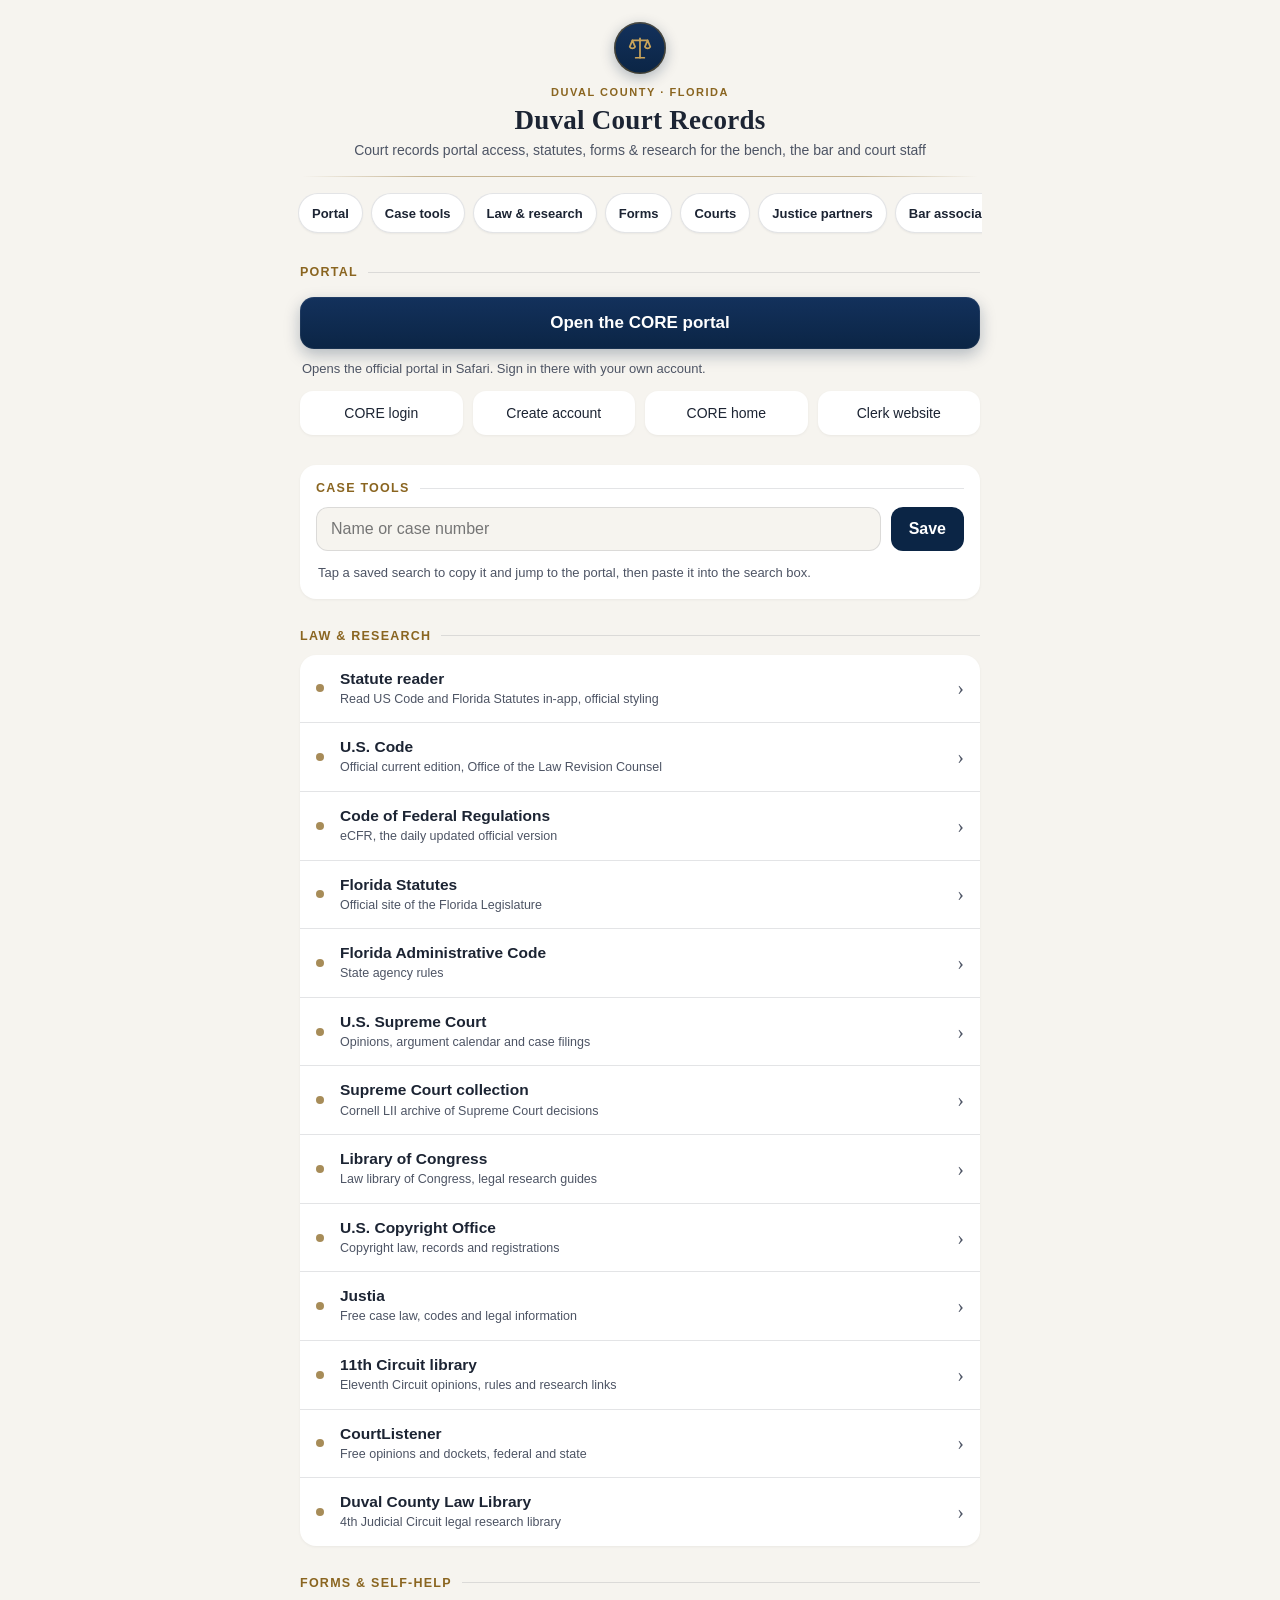
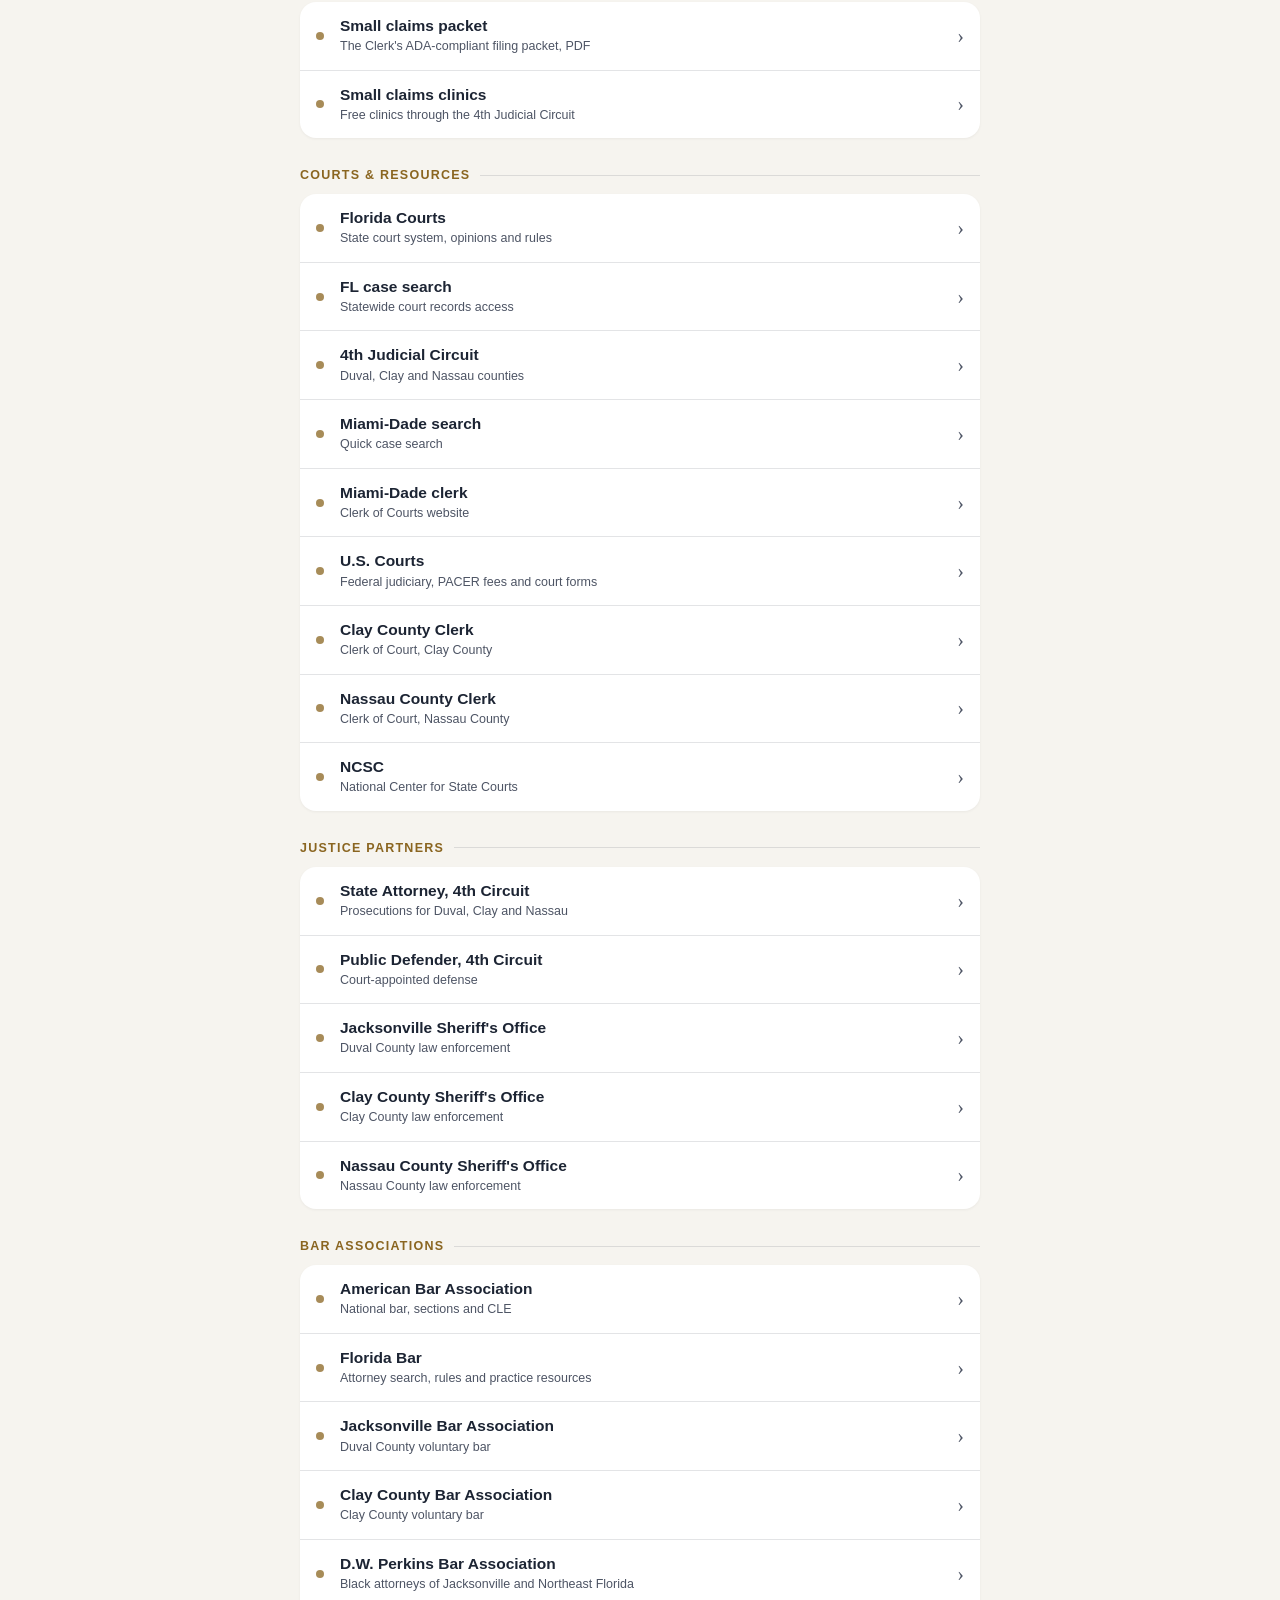
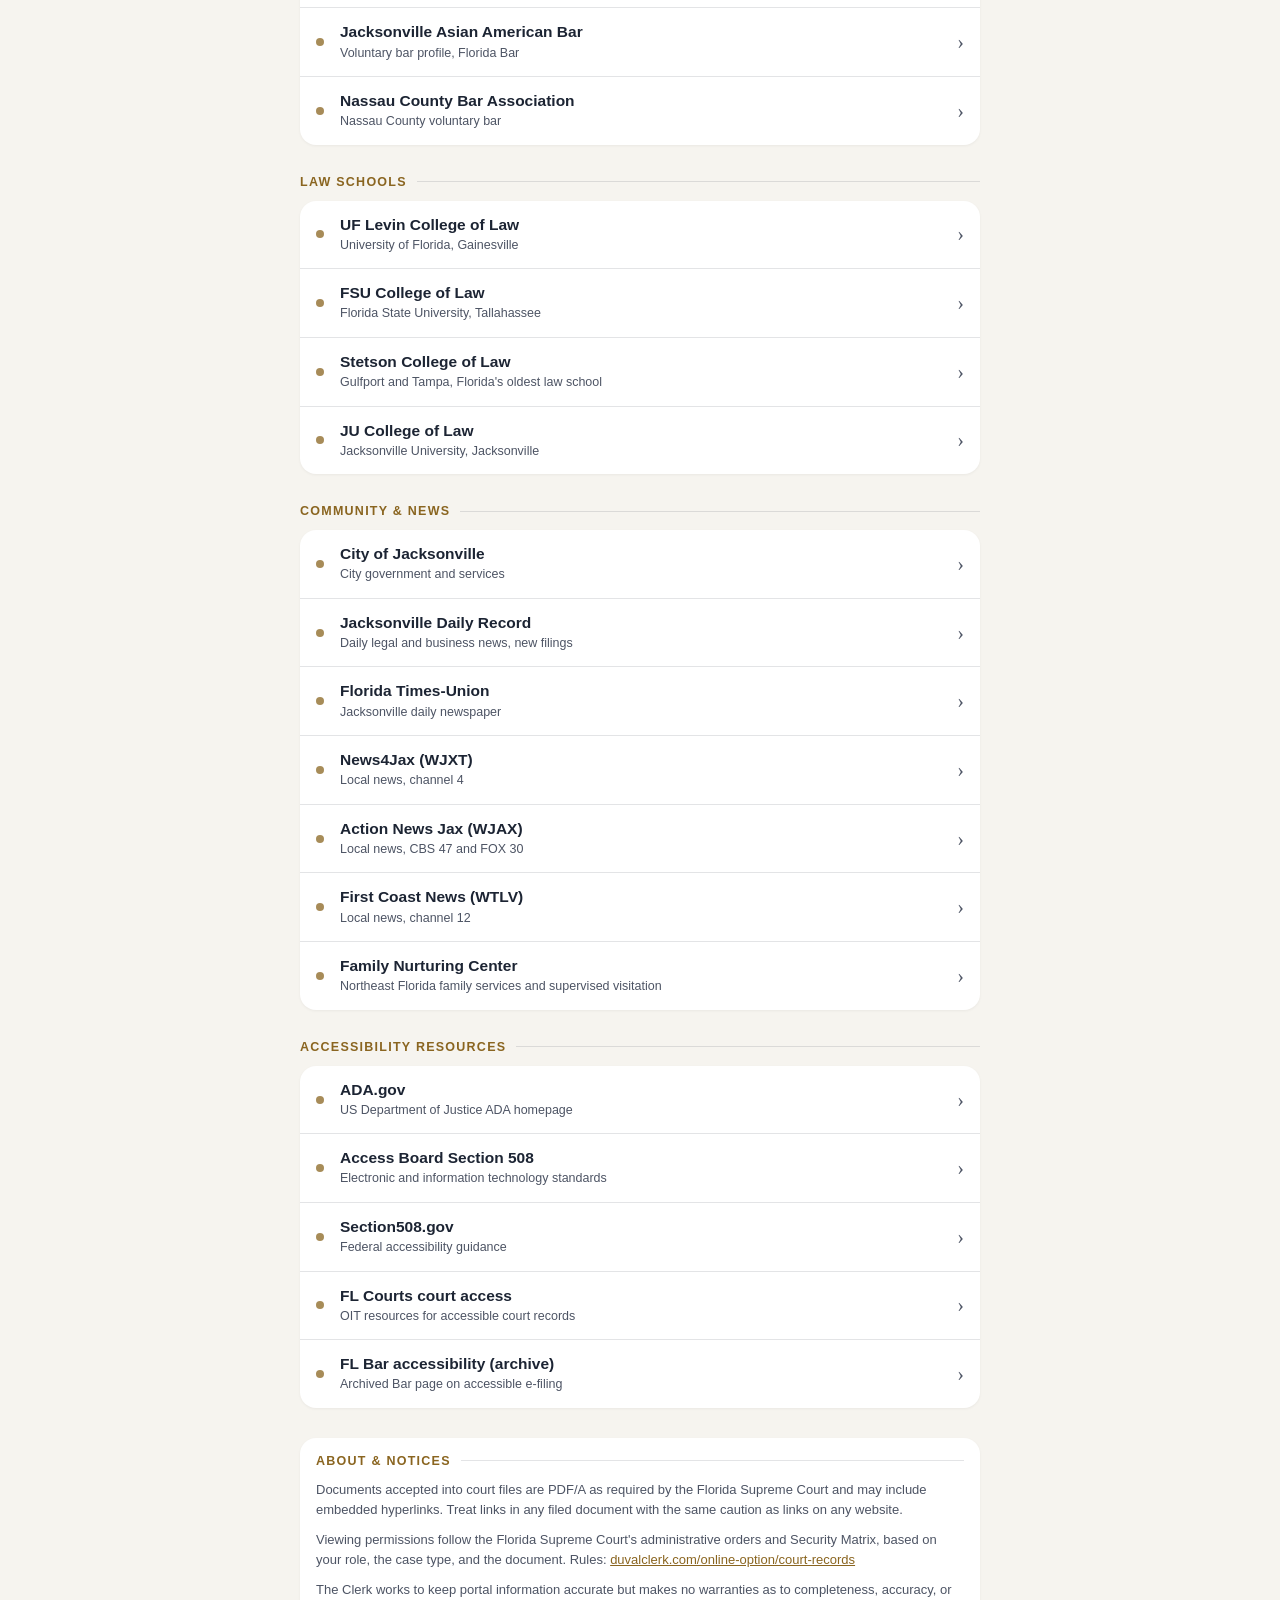
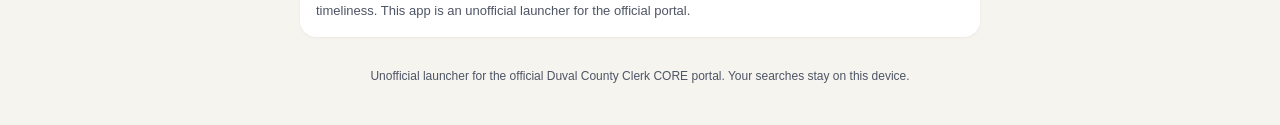
==== commit 04aa9e2d: "Add Northeast Florida legal directory: clerks, justice partners, bars, law schools, research, commun" ====
--- a/index.html
+++ b/index.html
@@ -192,7 +192,11 @@
   <a href="#law">Law &amp; research</a>
   <a href="#forms">Forms</a>
   <a href="#courts">Courts</a>
+  <a href="#partners">Justice partners</a>
+  <a href="#bars">Bar associations</a>
+  <a href="#schools">Law schools</a>
   <a href="#access">Accessibility</a>
+  <a href="#community">Community &amp; news</a>
   <a href="#about">Notices</a>
 </nav>
 
@@ -248,7 +252,32 @@
       <span><span class="name">Florida Administrative Code</span><span class="desc">State agency rules</span></span>
       <span class="chev" aria-hidden="true">&rsaquo;</span>
     </a>
-        <a href="https://www.ca11.uscourts.gov/eleventh-circuit-library" target="_blank" rel="noopener">
+            <a href="https://www.supremecourt.gov/" target="_blank" rel="noopener">
+      <span class="dot" aria-hidden="true"></span>
+      <span><span class="name">U.S. Supreme Court</span><span class="desc">Opinions, argument calendar and case filings</span></span>
+      <span class="chev" aria-hidden="true">&rsaquo;</span>
+    </a>
+    <a href="https://www.law.cornell.edu/supct/" target="_blank" rel="noopener">
+      <span class="dot" aria-hidden="true"></span>
+      <span><span class="name">Supreme Court collection</span><span class="desc">Cornell LII archive of Supreme Court decisions</span></span>
+      <span class="chev" aria-hidden="true">&rsaquo;</span>
+    </a>
+    <a href="https://www.loc.gov/law/" target="_blank" rel="noopener">
+      <span class="dot" aria-hidden="true"></span>
+      <span><span class="name">Library of Congress</span><span class="desc">Law library of Congress, legal research guides</span></span>
+      <span class="chev" aria-hidden="true">&rsaquo;</span>
+    </a>
+    <a href="https://www.copyright.gov/" target="_blank" rel="noopener">
+      <span class="dot" aria-hidden="true"></span>
+      <span><span class="name">U.S. Copyright Office</span><span class="desc">Copyright law, records and registrations</span></span>
+      <span class="chev" aria-hidden="true">&rsaquo;</span>
+    </a>
+    <a href="https://www.justia.com/" target="_blank" rel="noopener">
+      <span class="dot" aria-hidden="true"></span>
+      <span><span class="name">Justia</span><span class="desc">Free case law, codes and legal information</span></span>
+      <span class="chev" aria-hidden="true">&rsaquo;</span>
+    </a>
+<a href="https://www.ca11.uscourts.gov/eleventh-circuit-library" target="_blank" rel="noopener">
       <span class="dot" aria-hidden="true"></span>
       <span><span class="name">11th Circuit library</span><span class="desc">Eleventh Circuit opinions, rules and research links</span></span>
       <span class="chev" aria-hidden="true">&rsaquo;</span>
@@ -315,9 +344,158 @@
       <span><span class="name">U.S. Courts</span><span class="desc">Federal judiciary, PACER fees and court forms</span></span>
       <span class="chev" aria-hidden="true">&rsaquo;</span>
     </a>
-<a href="https://www.floridabar.org/" target="_blank" rel="noopener">
+    <a href="https://www.clayclerk.com/" target="_blank" rel="noopener">
+      <span class="dot" aria-hidden="true"></span>
+      <span><span class="name">Clay County Clerk</span><span class="desc">Clerk of Court, Clay County</span></span>
+      <span class="chev" aria-hidden="true">&rsaquo;</span>
+    </a>
+    <a href="https://www.nassauclerk.com/" target="_blank" rel="noopener">
+      <span class="dot" aria-hidden="true"></span>
+      <span><span class="name">Nassau County Clerk</span><span class="desc">Clerk of Court, Nassau County</span></span>
+      <span class="chev" aria-hidden="true">&rsaquo;</span>
+    </a>
+    <a href="https://www.ncsc.org/" target="_blank" rel="noopener">
+      <span class="dot" aria-hidden="true"></span>
+      <span><span class="name">NCSC</span><span class="desc">National Center for State Courts</span></span>
+      <span class="chev" aria-hidden="true">&rsaquo;</span>
+    </a>
+  </div>
+</section>
+
+<section id="partners">
+  <div class="shead"><h2>Justice partners</h2></div>
+  <div class="panel">
+    <a href="https://www.sao4th.com/" target="_blank" rel="noopener">
+      <span class="dot" aria-hidden="true"></span>
+      <span><span class="name">State Attorney, 4th Circuit</span><span class="desc">Prosecutions for Duval, Clay and Nassau</span></span>
+      <span class="chev" aria-hidden="true">&rsaquo;</span>
+    </a>
+    <a href="https://pd4th.org/" target="_blank" rel="noopener">
+      <span class="dot" aria-hidden="true"></span>
+      <span><span class="name">Public Defender, 4th Circuit</span><span class="desc">Court-appointed defense</span></span>
+      <span class="chev" aria-hidden="true">&rsaquo;</span>
+    </a>
+    <a href="https://www.jaxsheriff.org/" target="_blank" rel="noopener">
+      <span class="dot" aria-hidden="true"></span>
+      <span><span class="name">Jacksonville Sheriff's Office</span><span class="desc">Duval County law enforcement</span></span>
+      <span class="chev" aria-hidden="true">&rsaquo;</span>
+    </a>
+    <a href="https://www.claysheriff.com/" target="_blank" rel="noopener">
+      <span class="dot" aria-hidden="true"></span>
+      <span><span class="name">Clay County Sheriff's Office</span><span class="desc">Clay County law enforcement</span></span>
+      <span class="chev" aria-hidden="true">&rsaquo;</span>
+    </a>
+    <a href="https://nassauso.com/" target="_blank" rel="noopener">
+      <span class="dot" aria-hidden="true"></span>
+      <span><span class="name">Nassau County Sheriff's Office</span><span class="desc">Nassau County law enforcement</span></span>
+      <span class="chev" aria-hidden="true">&rsaquo;</span>
+    </a>
+  </div>
+</section>
+
+<section id="bars">
+  <div class="shead"><h2>Bar associations</h2></div>
+  <div class="panel">
+    <a href="https://www.americanbar.org/" target="_blank" rel="noopener">
+      <span class="dot" aria-hidden="true"></span>
+      <span><span class="name">American Bar Association</span><span class="desc">National bar, sections and CLE</span></span>
+      <span class="chev" aria-hidden="true">&rsaquo;</span>
+    </a>
+    <a href="https://www.floridabar.org/" target="_blank" rel="noopener">
       <span class="dot" aria-hidden="true"></span>
       <span><span class="name">Florida Bar</span><span class="desc">Attorney search, rules and practice resources</span></span>
+      <span class="chev" aria-hidden="true">&rsaquo;</span>
+    </a>
+    <a href="https://www.jaxbar.org/" target="_blank" rel="noopener">
+      <span class="dot" aria-hidden="true"></span>
+      <span><span class="name">Jacksonville Bar Association</span><span class="desc">Duval County voluntary bar</span></span>
+      <span class="chev" aria-hidden="true">&rsaquo;</span>
+    </a>
+    <a href="https://claycountybarassociation.org/" target="_blank" rel="noopener">
+      <span class="dot" aria-hidden="true"></span>
+      <span><span class="name">Clay County Bar Association</span><span class="desc">Clay County voluntary bar</span></span>
+      <span class="chev" aria-hidden="true">&rsaquo;</span>
+    </a>
+    <a href="https://dwperkinsbar.org/" target="_blank" rel="noopener">
+      <span class="dot" aria-hidden="true"></span>
+      <span><span class="name">D.W. Perkins Bar Association</span><span class="desc">Black attorneys of Jacksonville and Northeast Florida</span></span>
+      <span class="chev" aria-hidden="true">&rsaquo;</span>
+    </a>
+    <a href="https://www.floridabar.org/about/volbars/vbprofile/?comm=VB178" target="_blank" rel="noopener">
+      <span class="dot" aria-hidden="true"></span>
+      <span><span class="name">Jacksonville Asian American Bar</span><span class="desc">Voluntary bar profile, Florida Bar</span></span>
+      <span class="chev" aria-hidden="true">&rsaquo;</span>
+    </a>
+    <a href="https://www.barassociationdirectory.com/fl/nassau-county-bar-association/" target="_blank" rel="noopener">
+      <span class="dot" aria-hidden="true"></span>
+      <span><span class="name">Nassau County Bar Association</span><span class="desc">Nassau County voluntary bar</span></span>
+      <span class="chev" aria-hidden="true">&rsaquo;</span>
+    </a>
+  </div>
+</section>
+
+<section id="schools">
+  <div class="shead"><h2>Law schools</h2></div>
+  <div class="panel">
+    <a href="https://www.law.ufl.edu/" target="_blank" rel="noopener">
+      <span class="dot" aria-hidden="true"></span>
+      <span><span class="name">UF Levin College of Law</span><span class="desc">University of Florida, Gainesville</span></span>
+      <span class="chev" aria-hidden="true">&rsaquo;</span>
+    </a>
+    <a href="https://www.law.fsu.edu/" target="_blank" rel="noopener">
+      <span class="dot" aria-hidden="true"></span>
+      <span><span class="name">FSU College of Law</span><span class="desc">Florida State University, Tallahassee</span></span>
+      <span class="chev" aria-hidden="true">&rsaquo;</span>
+    </a>
+    <a href="https://www.stetson.edu/law/" target="_blank" rel="noopener">
+      <span class="dot" aria-hidden="true"></span>
+      <span><span class="name">Stetson College of Law</span><span class="desc">Gulfport and Tampa, Florida's oldest law school</span></span>
+      <span class="chev" aria-hidden="true">&rsaquo;</span>
+    </a>
+    <a href="https://www.ju.edu/law/" target="_blank" rel="noopener">
+      <span class="dot" aria-hidden="true"></span>
+      <span><span class="name">JU College of Law</span><span class="desc">Jacksonville University, Jacksonville</span></span>
+      <span class="chev" aria-hidden="true">&rsaquo;</span>
+    </a>
+  </div>
+</section>
+
+<section id="community">
+  <div class="shead"><h2>Community &amp; news</h2></div>
+  <div class="panel">
+    <a href="https://www.jacksonville.gov/" target="_blank" rel="noopener">
+      <span class="dot" aria-hidden="true"></span>
+      <span><span class="name">City of Jacksonville</span><span class="desc">City government and services</span></span>
+      <span class="chev" aria-hidden="true">&rsaquo;</span>
+    </a>
+    <a href="https://www.jaxdailyrecord.com/" target="_blank" rel="noopener">
+      <span class="dot" aria-hidden="true"></span>
+      <span><span class="name">Jacksonville Daily Record</span><span class="desc">Daily legal and business news, new filings</span></span>
+      <span class="chev" aria-hidden="true">&rsaquo;</span>
+    </a>
+    <a href="https://www.jacksonville.com/" target="_blank" rel="noopener">
+      <span class="dot" aria-hidden="true"></span>
+      <span><span class="name">Florida Times-Union</span><span class="desc">Jacksonville daily newspaper</span></span>
+      <span class="chev" aria-hidden="true">&rsaquo;</span>
+    </a>
+    <a href="https://www.news4jax.com/" target="_blank" rel="noopener">
+      <span class="dot" aria-hidden="true"></span>
+      <span><span class="name">News4Jax (WJXT)</span><span class="desc">Local news, channel 4</span></span>
+      <span class="chev" aria-hidden="true">&rsaquo;</span>
+    </a>
+    <a href="https://www.actionnewsjax.com/" target="_blank" rel="noopener">
+      <span class="dot" aria-hidden="true"></span>
+      <span><span class="name">Action News Jax (WJAX)</span><span class="desc">Local news, CBS 47 and FOX 30</span></span>
+      <span class="chev" aria-hidden="true">&rsaquo;</span>
+    </a>
+    <a href="https://www.firstcoastnews.com/" target="_blank" rel="noopener">
+      <span class="dot" aria-hidden="true"></span>
+      <span><span class="name">First Coast News (WTLV)</span><span class="desc">Local news, channel 12</span></span>
+      <span class="chev" aria-hidden="true">&rsaquo;</span>
+    </a>
+    <a href="http://www.fncflorida.org/" target="_blank" rel="noopener">
+      <span class="dot" aria-hidden="true"></span>
+      <span><span class="name">Family Nurturing Center</span><span class="desc">Northeast Florida family services and supervised visitation</span></span>
       <span class="chev" aria-hidden="true">&rsaquo;</span>
     </a>
   </div>
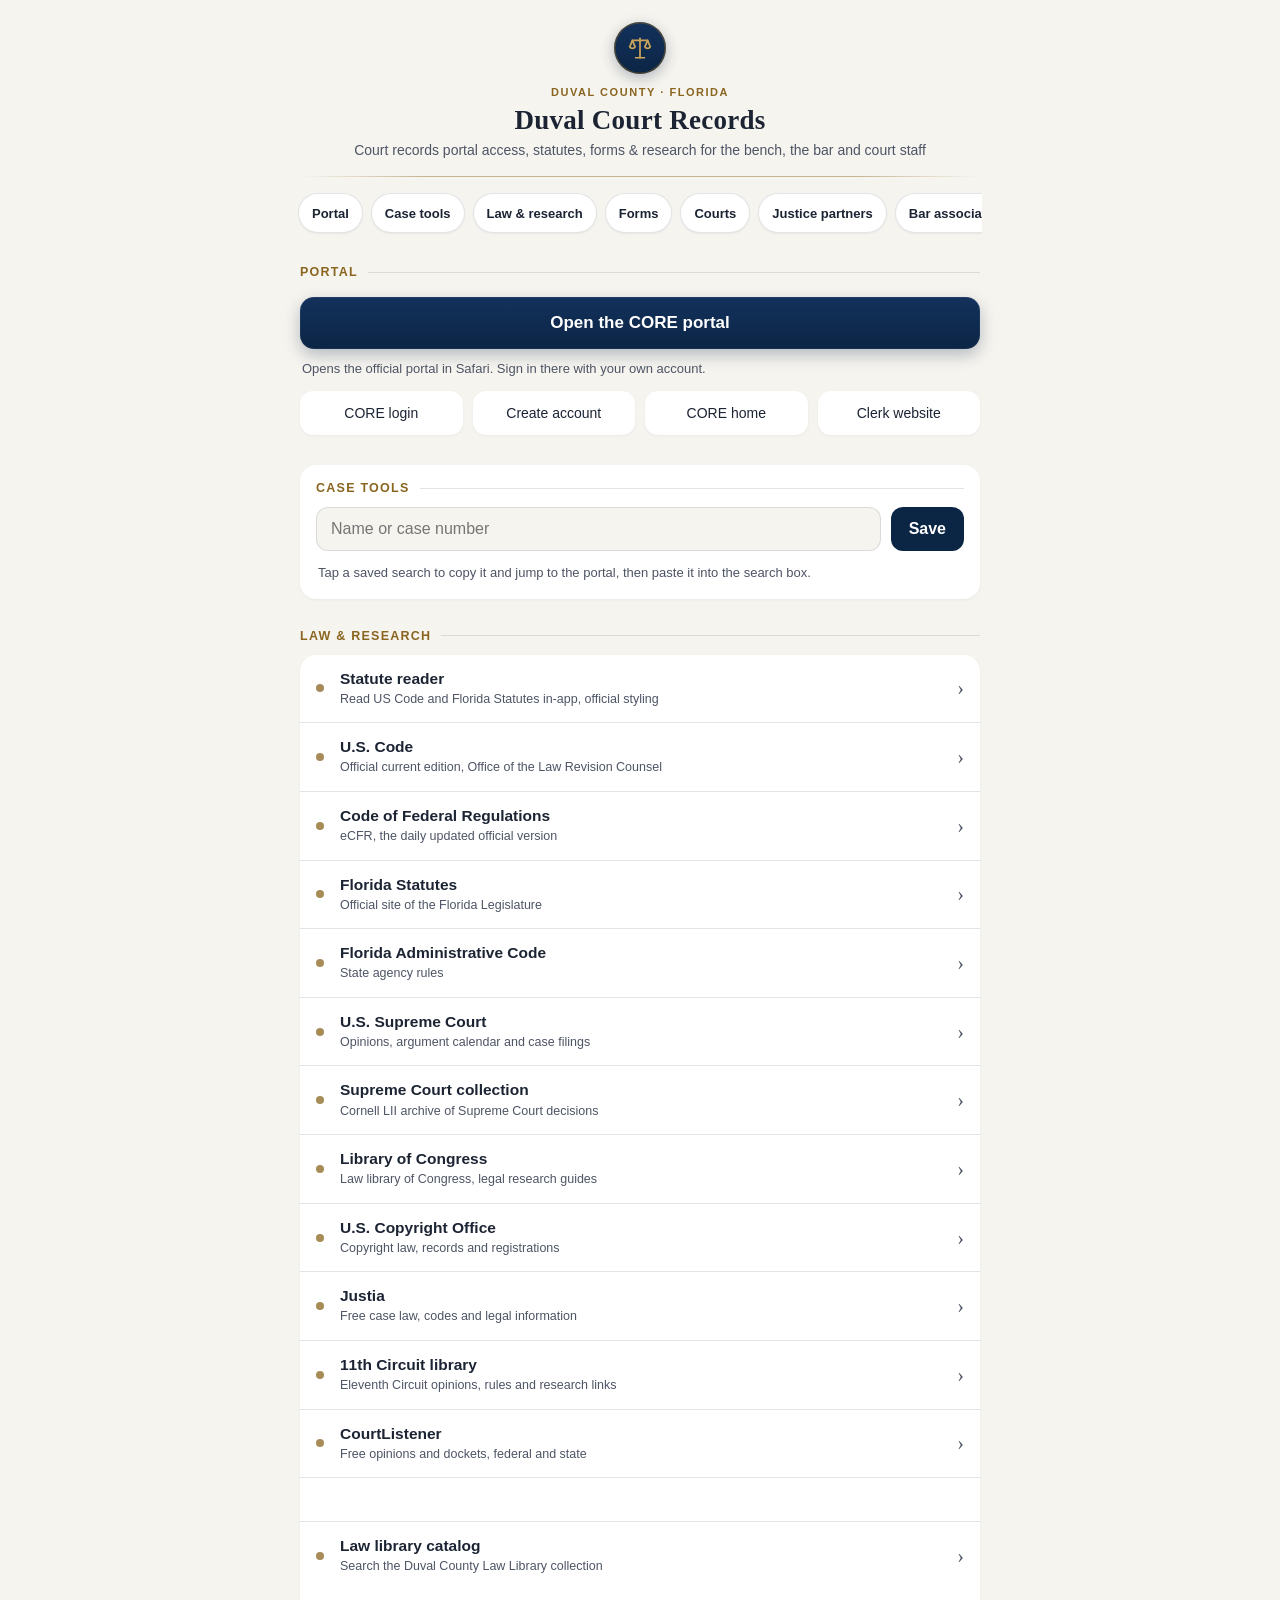
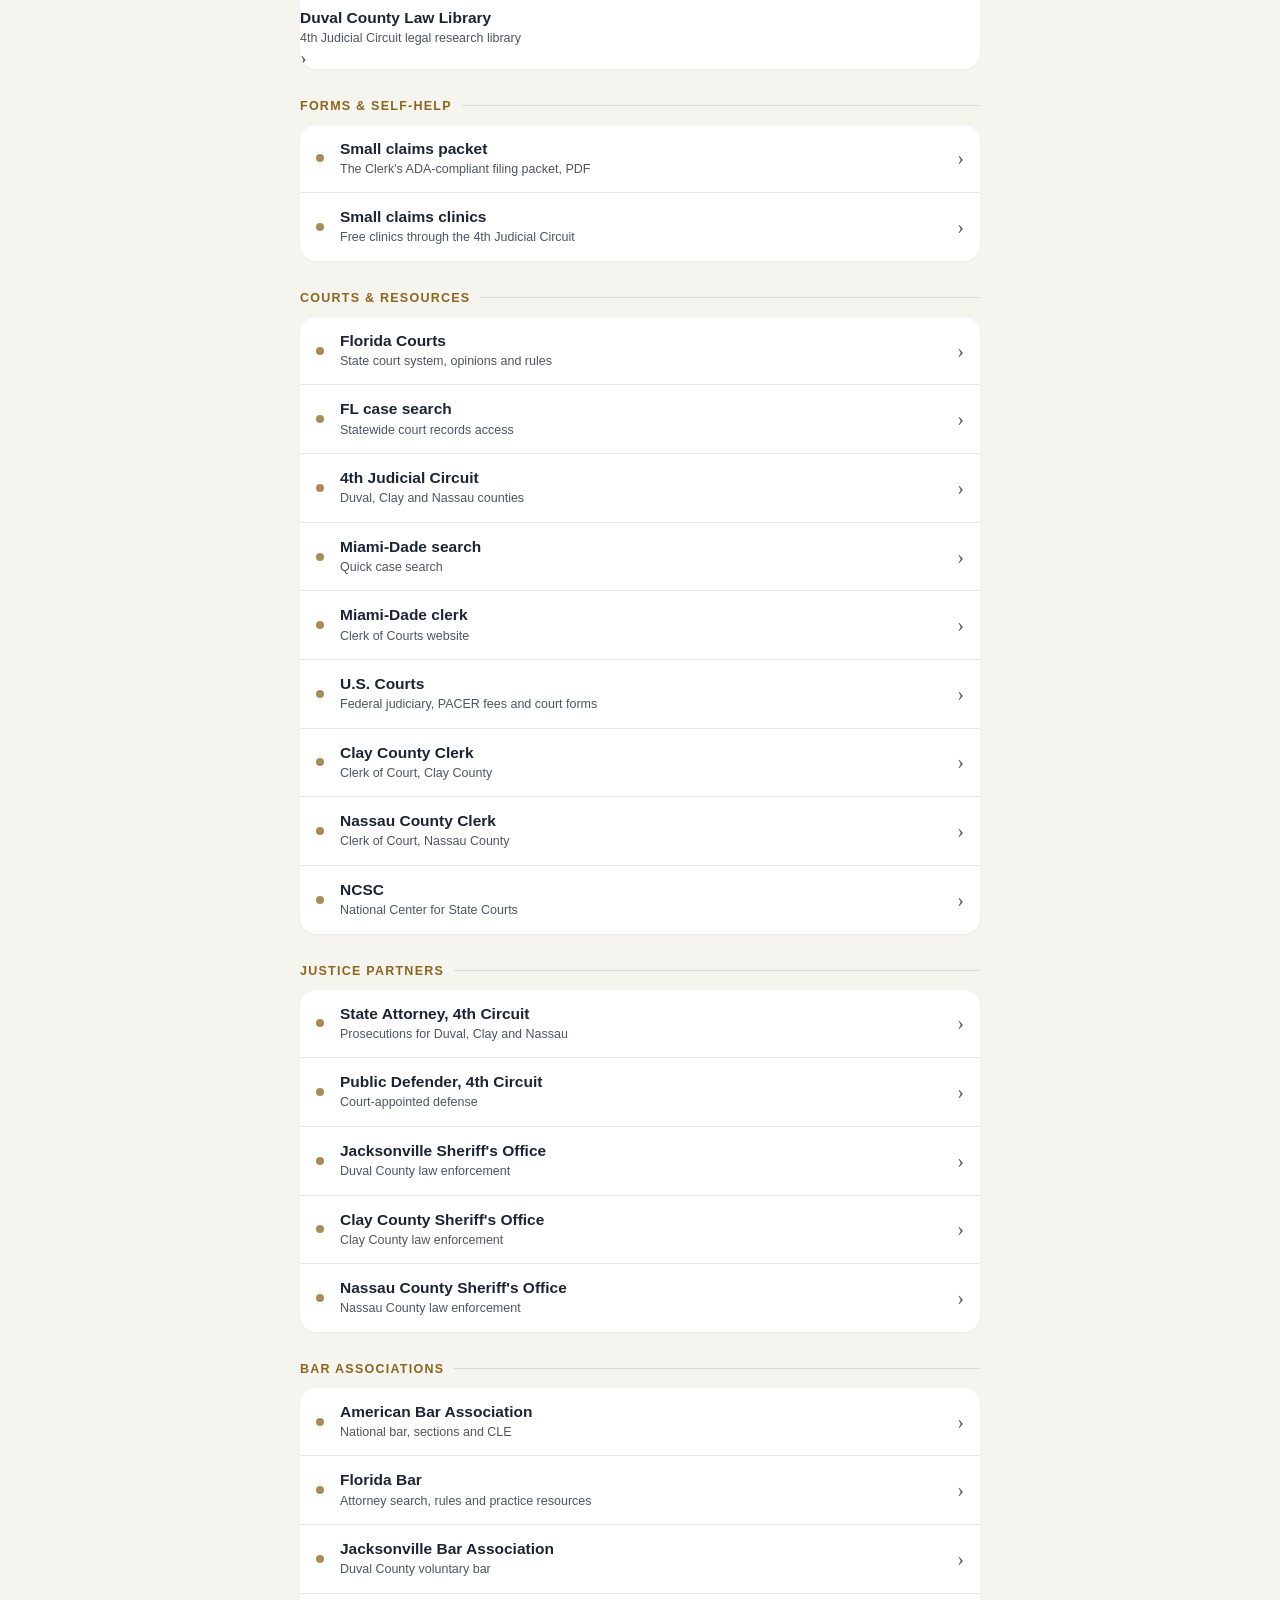
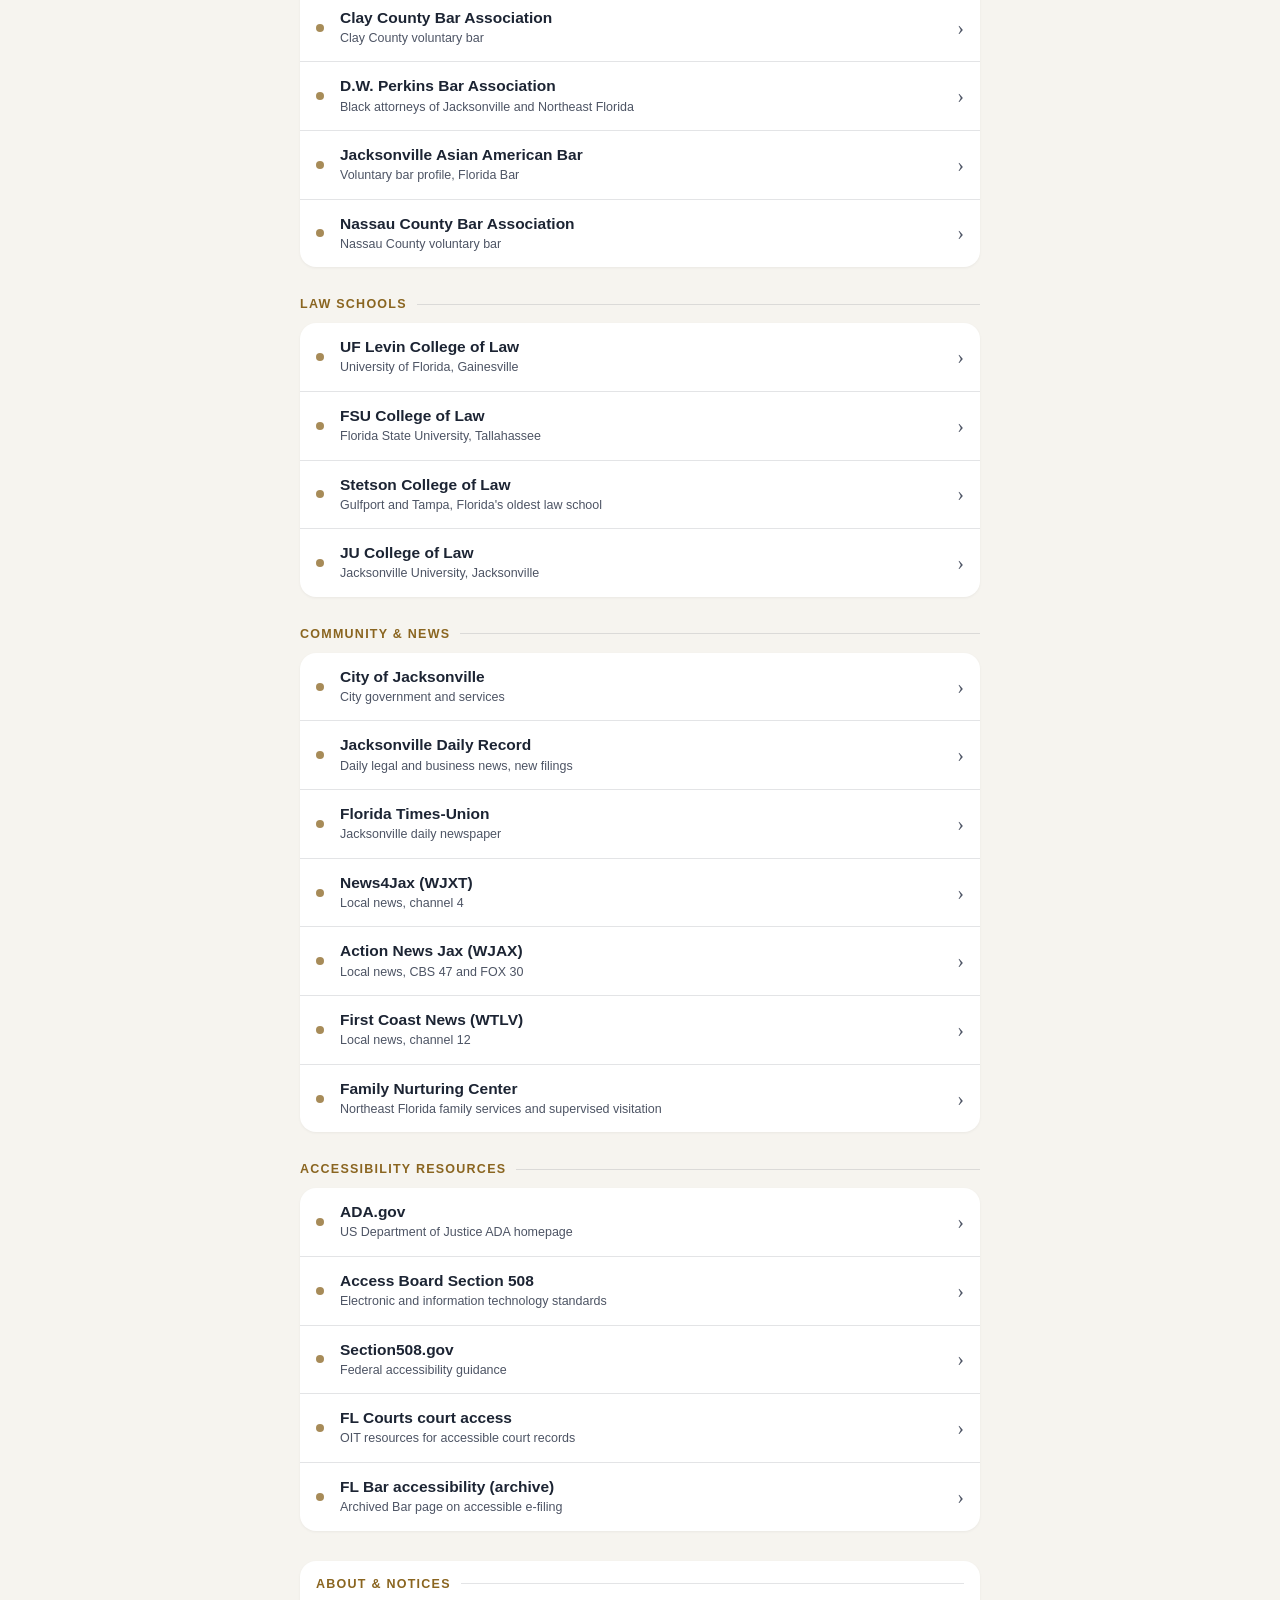
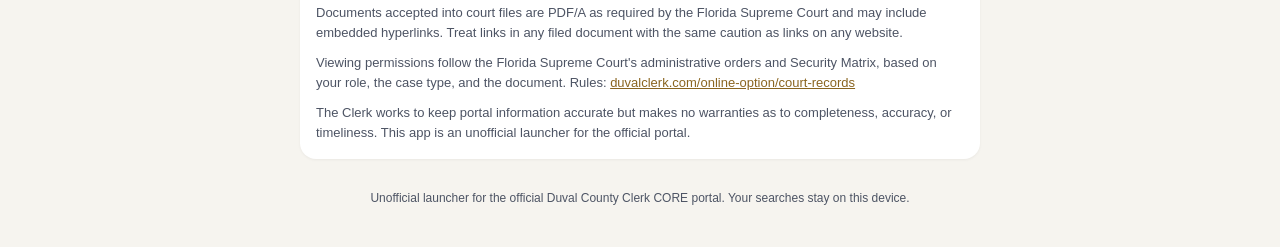
==== commit 699679c4: "Add Duval County Law Library catalog (LibraryWorld dcll) with auto-connect bridge" ====
--- a/index.html
+++ b/index.html
@@ -287,7 +287,12 @@
       <span><span class="name">CourtListener</span><span class="desc">Free opinions and dockets, federal and state</span></span>
       <span class="chev" aria-hidden="true">&rsaquo;</span>
     </a>
-    <a href="https://www.jud4.org/duval-county-law-library" target="_blank" rel="noopener">
+    <a href="https://www.jud4.org/duval-county-law-library" target="_blank" rel="noopener">    <a href="catalog.html">
+      <span class="dot" aria-hidden="true"></span>
+      <span><span class="name">Law library catalog</span><span class="desc">Search the Duval County Law Library collection</span></span>
+      <span class="chev" aria-hidden="true">&rsaquo;</span>
+    </a>
+
       <span class="dot" aria-hidden="true"></span>
       <span><span class="name">Duval County Law Library</span><span class="desc">4th Judicial Circuit legal research library</span></span>
       <span class="chev" aria-hidden="true">&rsaquo;</span>
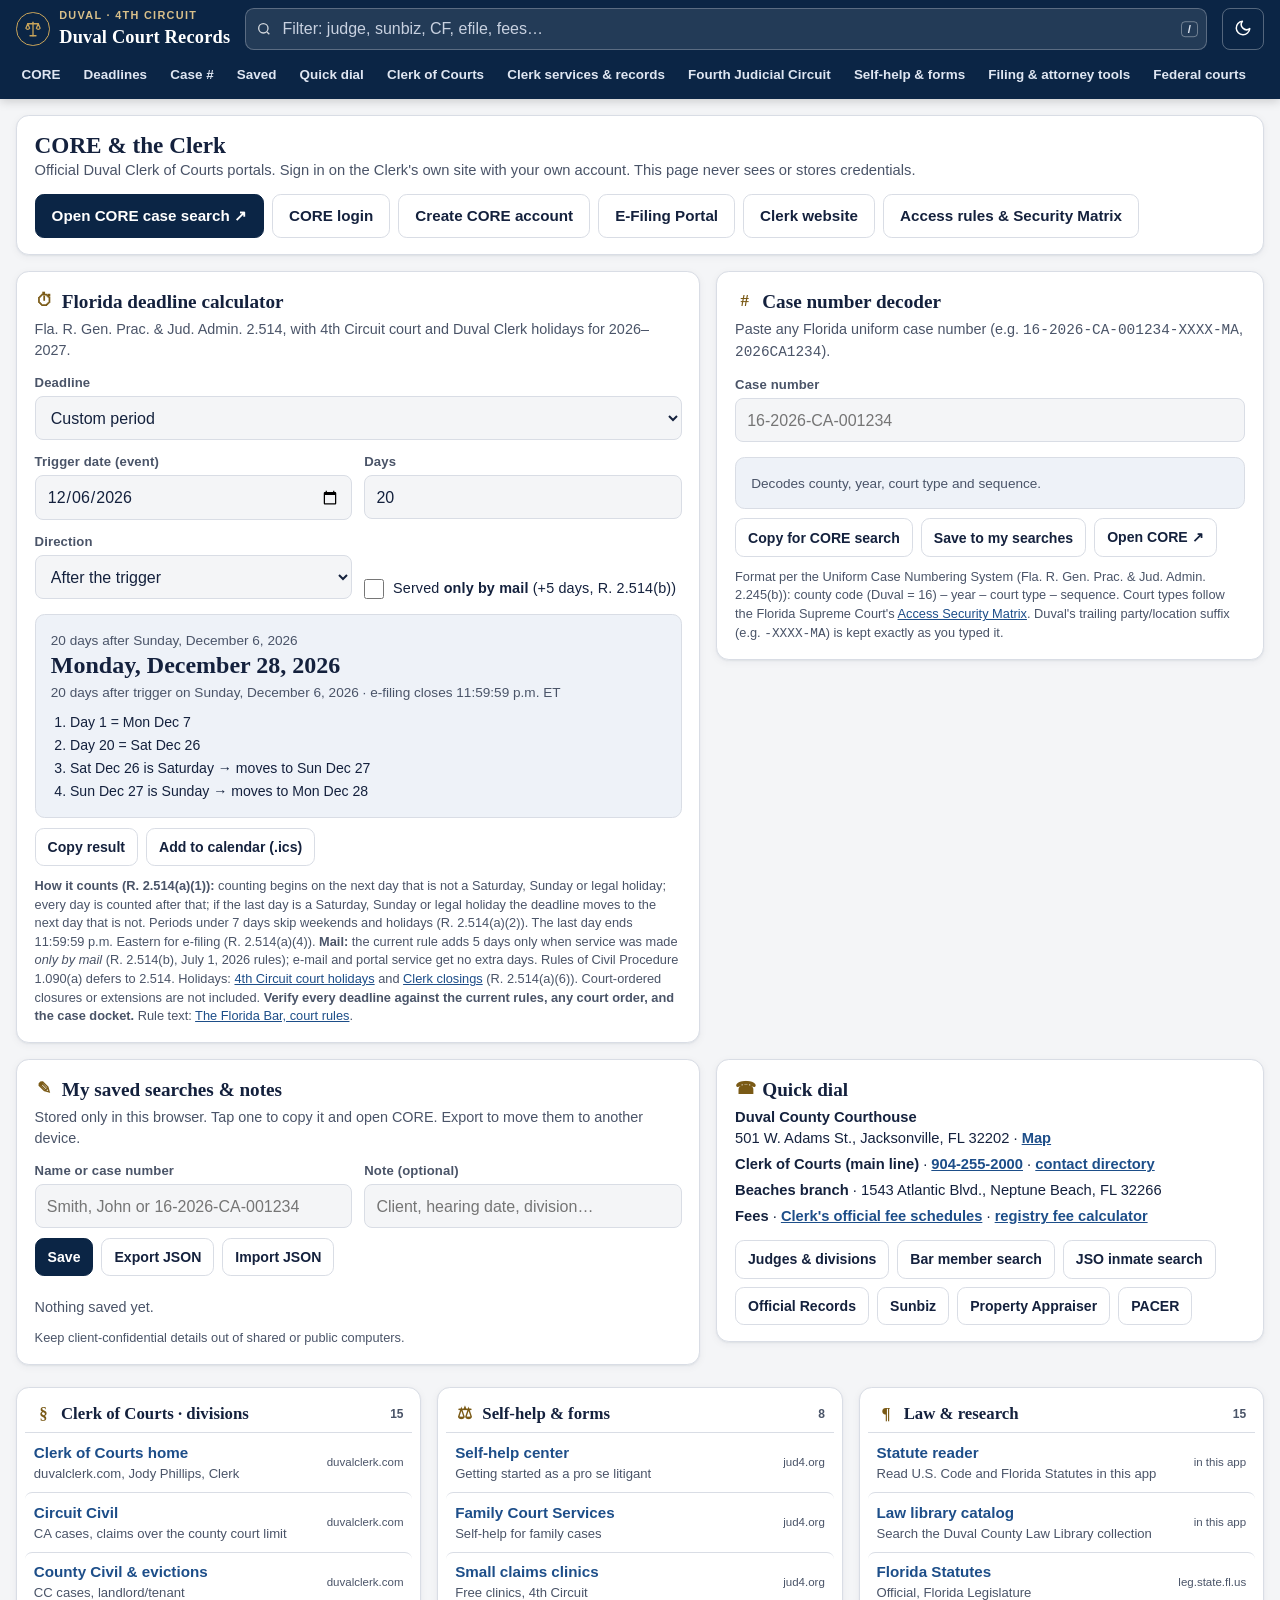
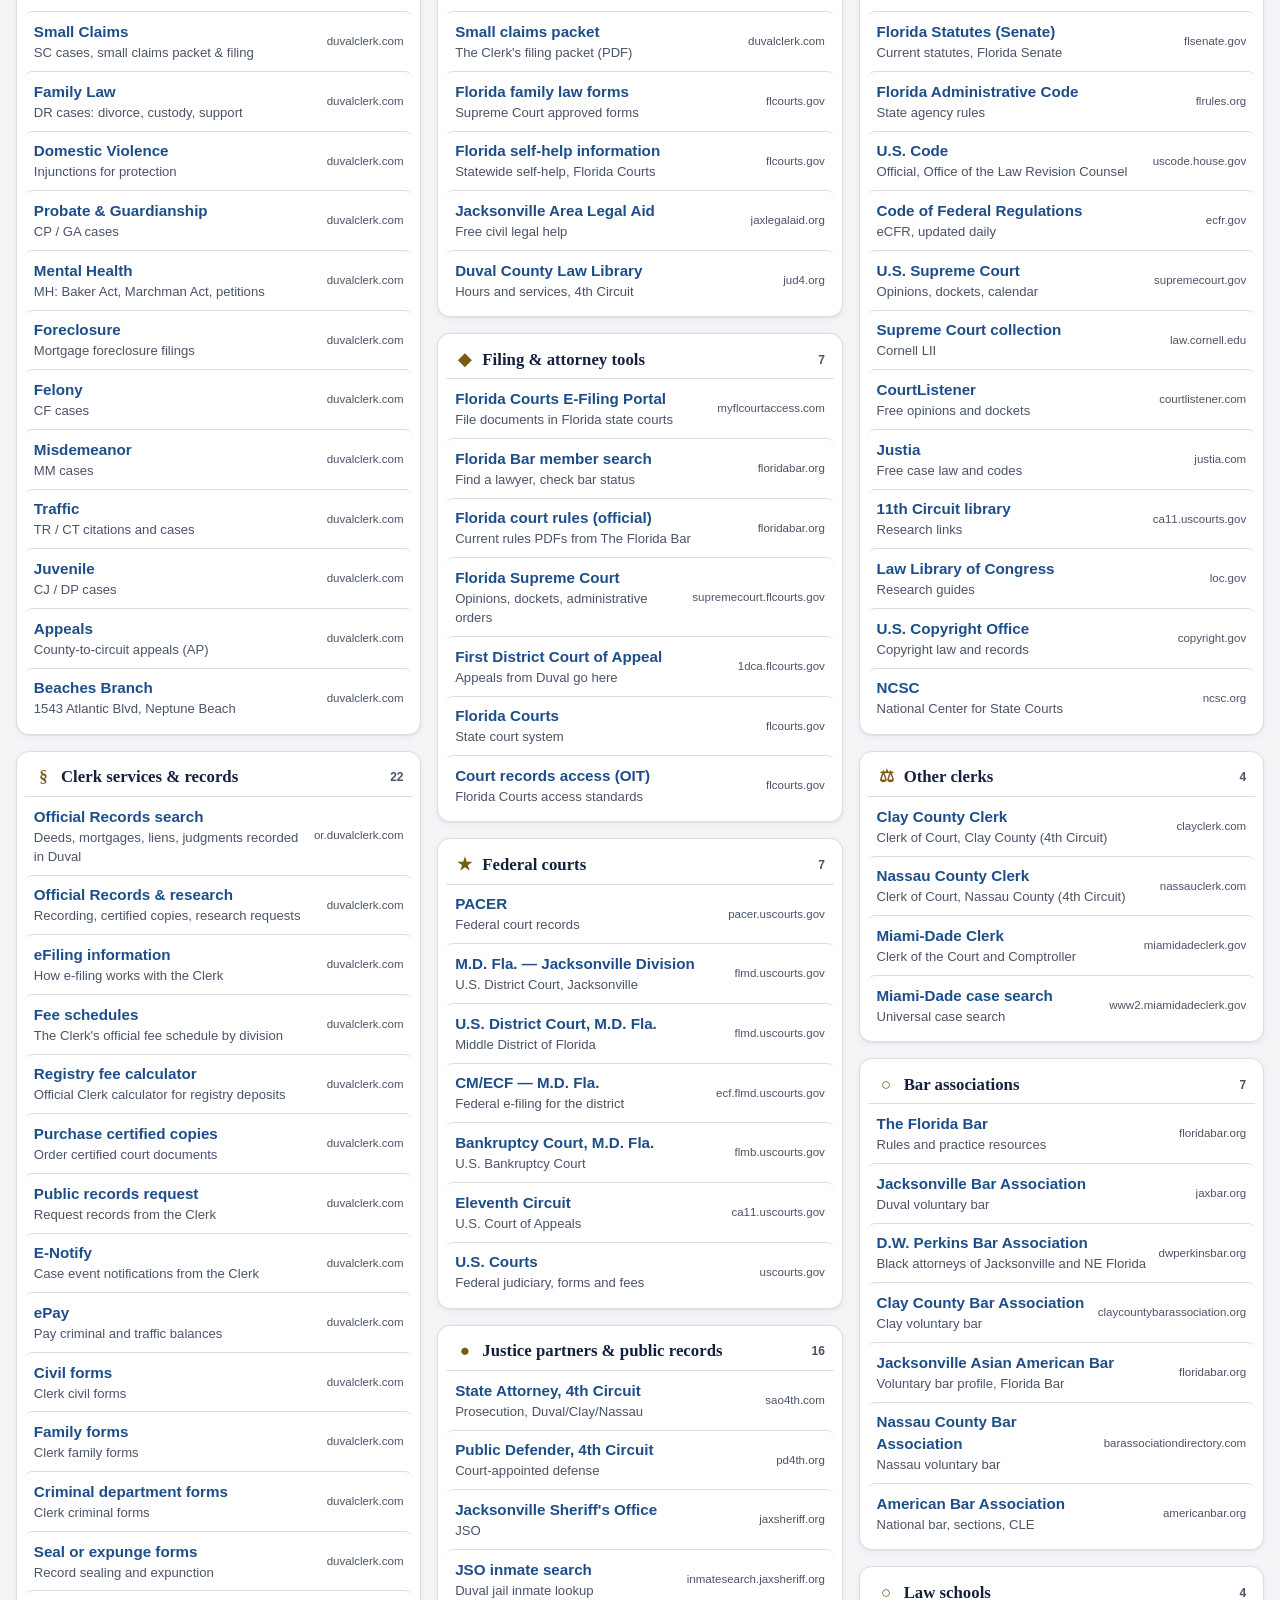
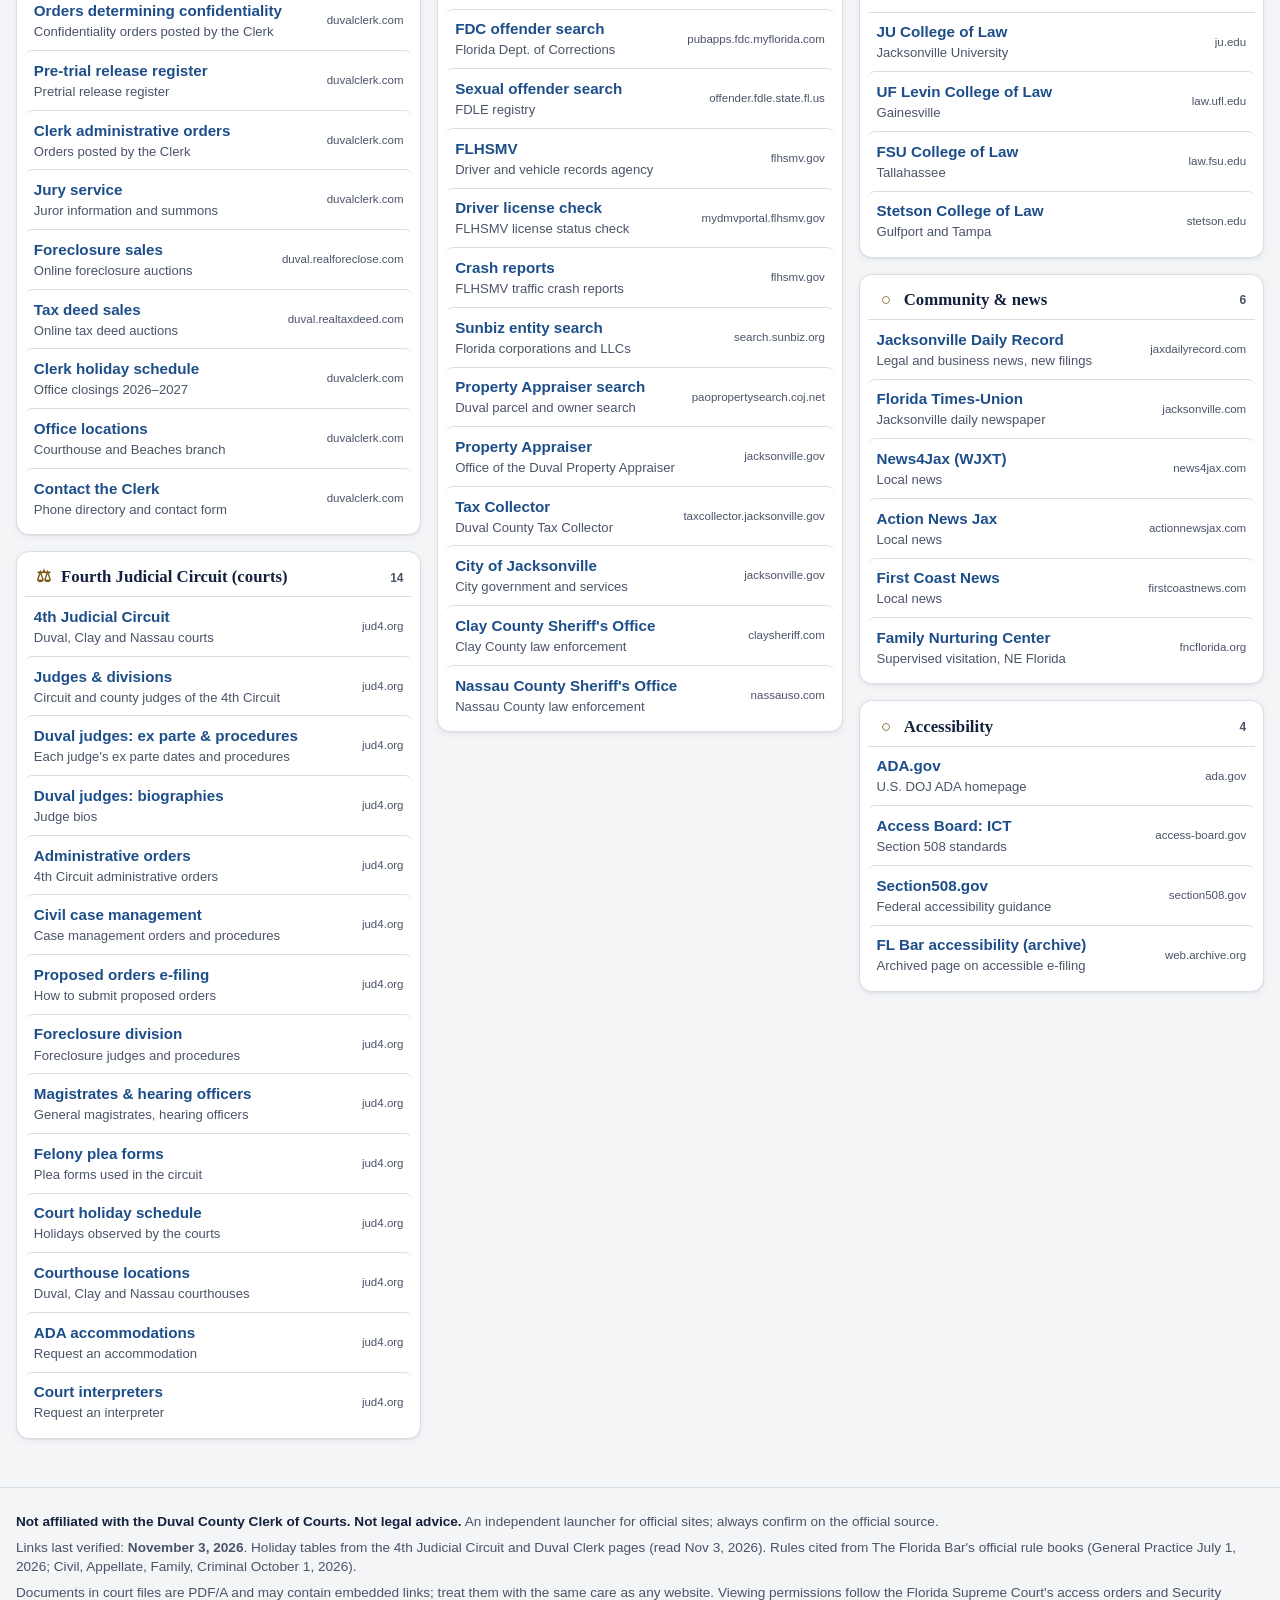
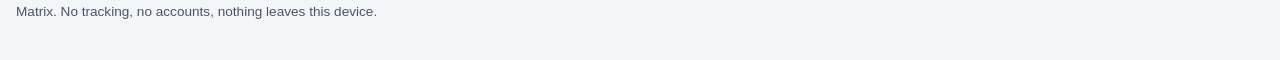
==== commit af6ddcf2: "Practitioner's desk: legal-office design, global filter, Rule 2.514 deadline calculator with 4th Cir" ====
--- a/index.html
+++ b/index.html
@@ -3,7 +3,8 @@
 <head>
 <meta charset="utf-8">
 <meta name="viewport" content="width=device-width, initial-scale=1, viewport-fit=cover">
-<title>Duval Court Records</title>
+<title>Duval Court Records · Practitioner's Desk</title>
+<meta name="description" content="Desk tool for Duval County (4th Judicial Circuit) practitioners: CORE portal launcher, Florida deadline calculator (Rule 2.514 + court holidays), case number decoder, saved searches, verified directory.">
 <meta name="apple-mobile-web-app-capable" content="yes">
 <meta name="mobile-web-app-capable" content="yes">
 <meta name="apple-mobile-web-app-status-bar-style" content="black-translucent">
@@ -12,606 +13,414 @@
 <link rel="manifest" href="manifest.webmanifest">
 <link rel="apple-touch-icon" href="apple-touch-icon.png">
 <link rel="icon" href="favicon.png">
+<script>try{var t=localStorage.getItem('duval-theme');if(t)document.documentElement.dataset.theme=t;}catch(e){}</script>
 <style>
-  :root{
-    --bg:#f6f4ef; --card:#ffffff; --ink:#1c2433; --sub:#4d5464;
-    --navy:#0b2545; --navy2:#13315c; --gold:#8a6520; --gold-soft:rgba(179,137,60,.14);
-    --blue:#0a66c2; --sep:rgba(28,36,51,.12); --hair:rgba(138,101,32,.45);
-    --focus:#8a6520;
-  }
-  @media (prefers-color-scheme: dark){
-    :root{
-      --bg:#0d1117; --card:#161c26; --ink:#eceef2; --sub:#a8b1bd;
-      --navy:#12233d; --navy2:#1a3054; --gold:#d3b169; --gold-soft:rgba(201,164,90,.12);
-      --blue:#5aa2ff; --sep:rgba(236,238,242,.14); --hair:rgba(211,177,105,.30);
-      --focus:#d3b169;
-    }
-  }
-  *{box-sizing:border-box; -webkit-tap-highlight-color:transparent}
-  html,body{margin:0}
-  body{
-    font-family:-apple-system,BlinkMacSystemFont,"SF Pro Text","Helvetica Neue",Arial,sans-serif;
-    background:var(--bg); color:var(--ink); min-height:100dvh;
-    padding:calc(env(safe-area-inset-top) + 14px) 18px calc(env(safe-area-inset-bottom) + 28px);
-    -webkit-text-size-adjust:100%;
-  }
-  .wrap{max-width:680px; margin:0 auto}
-
-  .skip{
-    position:absolute; left:-9999px; top:0; background:var(--navy); color:#fff;
-    padding:10px 16px; border-radius:0 0 10px 0; z-index:20; font-size:1rem; font-weight:600;
-  }
-  .skip:focus{left:0}
-
-  :is(a,button,input,[tabindex]):focus-visible{
-    outline:2px solid var(--focus); outline-offset:2px; border-radius:4px;
-  }
-
-  header{padding:0.5rem 0.125rem 0; text-align:center}
-  .crest{
-    width:3.25rem; height:3.25rem; border-radius:50%;
-    background:linear-gradient(180deg,var(--navy2),var(--navy));
-    display:flex; align-items:center; justify-content:center; margin:0 auto 0.75rem;
-    box-shadow:0 4px 14px rgba(11,37,69,.30), inset 0 0 0 1.5px var(--hair);
-  }
-  .eyebrow{
-    font-size:0.6875rem; letter-spacing:0.14em; text-transform:uppercase;
-    color:var(--gold); font-weight:700; margin:0;
-  }
-  h1{
-    font-family:Georgia,"Times New Roman",serif; font-size:1.6875rem; font-weight:600;
-    margin:0.375rem 0 0; letter-spacing:0.01em; color:var(--ink); line-height:1.2;
-  }
-  .sub{margin:0.375rem 0 0; color:var(--sub); font-size:0.875rem}
-  .rule{height:1px; background:linear-gradient(90deg,transparent,var(--hair) 18%,var(--hair) 82%,transparent); margin:1.125rem 0 0}
-
-  .chips{
-    display:flex; gap:0.5rem; overflow-x:auto; padding:1rem 0 0.125rem; margin:0 -0.125rem;
-    scrollbar-width:none;
-  }
-  .chips::-webkit-scrollbar{display:none}
-  .chips a{
-    flex:0 0 auto; padding:0.5rem 0.875rem; border-radius:999px; text-decoration:none;
-    font-size:0.8125rem; font-weight:600; color:var(--ink);
-    background:var(--card); box-shadow:0 1px 2px rgba(0,0,0,.05), inset 0 0 0 1px var(--sep);
-    min-height:2.5rem; display:inline-flex; align-items:center;
-  }
-  .chips a:active{transform:scale(.97)}
-
-  .btn{
-    display:flex; align-items:center; justify-content:center; gap:0.625rem;
-    width:100%; padding:1rem; border-radius:0.875rem; border:0; margin-top:1.125rem;
-    background:linear-gradient(180deg,var(--navy2),var(--navy)); color:#fff;
-    font-size:1.0625rem; font-weight:600; text-decoration:none;
-    box-shadow:0 6px 16px rgba(11,37,69,.28), inset 0 0 0 1px rgba(255,255,255,.06); cursor:pointer;
-    min-height:3rem;
-  }
-  .btn:active{transform:scale(.985)}
-  .hint{color:var(--sub); font-size:0.8125rem; line-height:1.5; margin:0.625rem 0.125rem 0}
-
-  section{margin-top:1.875rem}
-  .shead{display:flex; align-items:center; gap:0.625rem; margin-bottom:0.75rem}
-  .shead h2{
-    font-size:0.78125rem; font-weight:700; margin:0; text-transform:uppercase;
-    letter-spacing:0.1em; color:var(--gold); white-space:nowrap;
-  }
-  .shead::after{content:""; flex:1; height:1px; background:var(--sep)}
-
-  .card{
-    background:var(--card); border-radius:1rem; padding:1rem;
-    box-shadow:0 1px 3px rgba(0,0,0,.05);
-  }
-  .row{display:flex; gap:0.625rem}
-  input[type=text]{
-    flex:1; min-width:0; padding:0.75rem 0.875rem; font-size:1rem; border-radius:0.75rem;
-    border:1px solid var(--sep); background:var(--bg); color:var(--ink); outline:none;
-    min-height:2.75rem;
-  }
-  input[type=text]:focus-visible{outline:2px solid var(--focus); outline-offset:1px; border-color:var(--focus)}
-  button.add{
-    padding:0.75rem 1.125rem; font-size:1rem; font-weight:600; border:0; border-radius:0.75rem;
-    background:var(--navy); color:#fff; cursor:pointer; min-height:2.75rem; min-width:2.75rem;
-  }
-  ul{list-style:none; margin:0.75rem 0 0; padding:0}
-  li{display:flex; align-items:center; gap:0.5rem; padding:0.75rem 0.125rem; border-top:1px solid var(--sep)}
-  li:first-child{border-top:0}
-  li .go{flex:1; text-align:left; font-size:1rem; background:none; border:0; color:var(--ink); padding:0.25rem 0; cursor:pointer; overflow:hidden; text-overflow:ellipsis; white-space:nowrap; min-height:2.75rem}
-  li .del{background:none; border:0; color:var(--sub); font-size:1.125rem; padding:0.5rem 0.75rem; cursor:pointer; min-height:2.75rem; min-width:2.75rem}
-  .empty{color:var(--sub); font-size:0.875rem; margin-top:0.625rem}
-
-  .panel{background:var(--card); border-radius:1rem; overflow:hidden; box-shadow:0 1px 3px rgba(0,0,0,.05)}
-  .panel a{
-    display:flex; align-items:center; gap:0.875rem; padding:0.875rem 1rem; min-height:2.75rem;
-    border-top:1px solid var(--sep); text-decoration:none; color:var(--ink);
-  }
-  .panel a:first-child{border-top:0}
-  .panel a:active{background:var(--gold-soft)}
-  .panel .name{display:block; font-size:0.96875rem; font-weight:600; line-height:1.3}
-  .panel .desc{display:block; font-size:0.78125rem; color:var(--sub); margin-top:0.125rem; line-height:1.4}
-  .panel .dot{
-    flex:0 0 auto; width:0.5rem; height:0.5rem; border-radius:50%;
-    background:var(--gold); opacity:.75; margin-right:0.125rem;
-  }
-  .panel .chev{
-    flex:0 0 auto; margin-left:auto; color:var(--sub); font-size:1.25rem; line-height:1;
-    font-family:Georgia,serif;
-  }
-
-  .grid{display:grid; grid-template-columns:1fr 1fr; gap:0.625rem}
-  .grid a{
-    display:flex; align-items:center; justify-content:center; text-align:center;
-    padding:0.8125rem 0.625rem; border-radius:0.8125rem; background:var(--card); color:var(--ink);
-    text-decoration:none; font-size:0.875rem; font-weight:500; line-height:1.3; min-height:2.75rem;
-    box-shadow:0 1px 3px rgba(0,0,0,.05);
-  }
-  .grid a:active{transform:scale(.98)}
-
-  .about p{color:var(--sub); font-size:0.8125rem; line-height:1.55; margin:0 0 0.625rem}
-  .about p:last-child{margin:0}
-  .about a{color:var(--gold); text-decoration:underline; word-break:break-all}
-
-  .foot{margin-top:1.875rem; color:var(--sub); font-size:0.75rem; line-height:1.5; text-align:center; padding:0 0.5rem}
-
-  #toast{
-    position:fixed; left:50%; bottom:calc(env(safe-area-inset-bottom) + 1.75rem);
-    transform:translateX(-50%) translateY(1.25rem); background:rgba(28,36,51,.96); color:#fff;
-    padding:0.625rem 1.125rem; border-radius:1.25rem; font-size:0.875rem; opacity:0; pointer-events:none;
-    transition:opacity .2s, transform .2s; max-width:80vw; text-align:center; z-index:9;
-  }
-  #toast.show{opacity:1; transform:translateX(-50%) translateY(0)}
-
-  @media (prefers-reduced-motion: reduce){
-    *{transition:none !important; transform:none !important}
-  }
-  @media (min-width: 560px){
-    .grid{grid-template-columns:1fr 1fr 1fr 1fr}
-  }
+:root{
+  --bg:#f4f5f7; --card:#fff; --ink:#14213d; --sub:#4a5468; --line:#d9dde5; --navy:#0b2545; --navy2:#13315c;
+  --accent:#1d4e89; --gold:#7a5a16; --soft:#eef2f8; --ok:#14653a; --warn:#8a4b00; --focus:#b07d1e; --shadow:0 1px 2px rgba(20,33,61,.06),0 2px 8px rgba(20,33,61,.05);
+  --serif:Georgia,"Times New Roman",Times,serif; --sans:-apple-system,BlinkMacSystemFont,"Segoe UI",Roboto,"Helvetica Neue",Arial,sans-serif;
+}
+:root[data-theme=dark]{
+  --bg:#0e131b; --card:#161d29; --ink:#e8ecf3; --sub:#a9b3c4; --line:#2a3445; --navy:#0b1830; --navy2:#13284a;
+  --accent:#8fb6ea; --gold:#d6b46a; --soft:#1c2636; --ok:#6fd39b; --warn:#f0b35a; --focus:#d6b46a; --shadow:none;
+}
+*{box-sizing:border-box}
+html{scroll-padding-top:7.5rem}
+body{margin:0;font-family:var(--sans);background:var(--bg);color:var(--ink);font-size:16px;line-height:1.45;-webkit-text-size-adjust:100%}
+a{color:var(--accent)}
+.skip{position:absolute;left:-9999px;top:0;background:var(--gold);color:#000;padding:.6rem 1rem;z-index:50;font-weight:700}
+.skip:focus{left:0}
+:is(a,button,input,select,textarea,summary):focus-visible{outline:3px solid var(--focus);outline-offset:2px;border-radius:4px}
+/* top bar */
+.top{position:sticky;top:0;z-index:20;background:var(--navy);color:#fff;padding:calc(env(safe-area-inset-top) + .5rem) 1rem .5rem;box-shadow:0 2px 10px rgba(0,0,0,.18)}
+.top-in{max-width:1320px;margin:0 auto;display:flex;flex-wrap:wrap;align-items:center;gap:.5rem .9rem}
+.brand{display:flex;align-items:center;gap:.6rem;color:#fff;text-decoration:none;min-width:0}
+.crest{width:2.1rem;height:2.1rem;border-radius:50%;border:1.5px solid #c9a45a;display:grid;place-items:center;flex:0 0 auto}
+.brand b{font-family:var(--serif);font-weight:600;font-size:1.15rem;letter-spacing:.01em;white-space:nowrap}
+.brand small{display:block;font-size:.68rem;letter-spacing:.12em;text-transform:uppercase;color:#d9c08a;font-weight:600}
+.search{flex:1 1 320px;order:3;display:flex;position:relative}
+@media(min-width:760px){.search{order:0}}
+.search input{width:100%;font-size:1rem;padding:.6rem 2.4rem .6rem 2.3rem;border-radius:.55rem;border:1px solid rgba(255,255,255,.25);background:rgba(255,255,255,.1);color:#fff;min-height:2.6rem}
+.search input::placeholder{color:#c8d1e0}
+.search input:focus{background:#fff;color:#14213d;outline:3px solid #d6b46a;outline-offset:1px}
+.search input:focus::placeholder{color:#5b6475}
+.search svg{position:absolute;left:.7rem;top:50%;transform:translateY(-50%);pointer-events:none;opacity:.8}
+.search kbd{position:absolute;right:.6rem;top:50%;transform:translateY(-50%);font:600 .72rem var(--sans);border:1px solid rgba(255,255,255,.35);border-radius:4px;padding:.05rem .35rem;color:#dfe5ef}
+.search input:focus ~ kbd{display:none}
+.tbtn{background:transparent;border:1px solid rgba(255,255,255,.3);color:#fff;border-radius:.5rem;min-height:2.6rem;min-width:2.6rem;padding:0 .7rem;font-size:.9rem;cursor:pointer}
+.nav{width:100%;order:4;display:flex;gap:.25rem;overflow-x:auto;scrollbar-width:none;margin:0 -.25rem}
+.nav::-webkit-scrollbar{display:none}
+.nav a{color:#dfe6f2;text-decoration:none;font-size:.84rem;font-weight:600;padding:.4rem .6rem;border-radius:.4rem;white-space:nowrap}
+.nav a:hover{background:rgba(255,255,255,.1);color:#fff}
+.status{max-width:1320px;margin:.35rem auto 0;font-size:.82rem;color:#d9c08a}.status:empty{display:none}
+/* layout */
+main{max-width:1320px;margin:0 auto;padding:1rem 1rem 2rem}
+.hero{background:var(--card);border:1px solid var(--line);border-radius:.8rem;padding:1rem 1.1rem;box-shadow:var(--shadow);display:grid;gap:.8rem}
+.hero h1{font-family:var(--serif);font-weight:600;font-size:1.45rem;margin:0;line-height:1.2}
+.hero p{margin:0;color:var(--sub);font-size:.92rem}
+.acts{display:flex;flex-wrap:wrap;gap:.5rem}
+.btn{display:inline-flex;align-items:center;justify-content:center;gap:.4rem;min-height:2.75rem;padding:.55rem 1rem;border-radius:.55rem;font-weight:600;font-size:.95rem;text-decoration:none;cursor:pointer;border:1px solid var(--line);background:var(--card);color:var(--ink)}
+.btn.pri{background:var(--navy);border-color:var(--navy);color:#fff}
+:root[data-theme=dark] .btn.pri{background:#2a5ea8;border-color:#2a5ea8}
+.btn.sm{min-height:2.4rem;padding:.35rem .75rem;font-size:.88rem}
+.btn:hover{filter:brightness(1.05)}
+.grid{display:grid;gap:1rem;margin-top:1rem}
+@media(min-width:1024px){.grid.tools{grid-template-columns:1.25fr 1fr;align-items:start}.grid.tools .wide{grid-column:1/-1}}
+.card{background:var(--card);border:1px solid var(--line);border-radius:.8rem;padding:1rem 1.1rem;box-shadow:var(--shadow);min-width:0}
+.card h2,.dir h2{font-family:var(--serif);font-weight:600;font-size:1.2rem;margin:0 0 .2rem;color:var(--ink);display:flex;align-items:center;gap:.5rem}
+.card .lead{margin:0 0 .8rem;color:var(--sub);font-size:.9rem}
+.h-ic{color:var(--gold);font-family:var(--serif);font-size:1.05rem;width:1.2rem;text-align:center}
+label{display:block;font-size:.82rem;font-weight:700;color:var(--sub);margin:0 0 .25rem;letter-spacing:.01em}
+input[type=text],input[type=date],input[type=number],select,textarea{width:100%;font:inherit;font-size:1rem;padding:.55rem .7rem;border-radius:.5rem;border:1px solid var(--line);background:var(--bg);color:var(--ink);min-height:2.75rem}
+textarea{min-height:4rem;resize:vertical}
+.f{display:grid;gap:.75rem;grid-template-columns:1fr 1fr}
+.f .full{grid-column:1/-1}
+@media(max-width:520px){.f{grid-template-columns:1fr}}
+.chk{display:flex;gap:.55rem;align-items:flex-start;font-size:.9rem;color:var(--ink);font-weight:500;margin:0}
+.chk input{width:1.25rem;height:1.25rem;margin:.1rem 0 0;flex:0 0 auto;accent-color:var(--navy)}
+.out{margin-top:.9rem;border-radius:.6rem;background:var(--soft);border:1px solid var(--line);padding:.85rem .95rem}
+.out .big{font-family:var(--serif);font-size:1.5rem;font-weight:600;line-height:1.2}
+.out .cite{font-size:.85rem;color:var(--sub);margin-top:.2rem}
+.out ol{margin:.6rem 0 0;padding-left:1.2rem;font-size:.88rem;color:var(--ink)}
+.out ol li{margin:.15rem 0}
+.warn{color:var(--warn);font-size:.85rem;font-weight:600}
+.fine{font-size:.8rem;color:var(--sub);margin:.7rem 0 0}
+.mono{font-family:ui-monospace,SFMono-Regular,Menlo,Consolas,monospace}
+dl.dec{display:grid;grid-template-columns:max-content 1fr;gap:.3rem .9rem;margin:.6rem 0 0;font-size:.92rem}
+dl.dec dt{color:var(--sub);font-weight:600}
+dl.dec dd{margin:0}
+.saved{list-style:none;margin:.7rem 0 0;padding:0;max-height:22rem;overflow:auto}
+.saved li{display:flex;gap:.4rem;align-items:center;border-top:1px solid var(--line);padding:.35rem 0}
+.saved li:first-child{border-top:0}
+.saved .go{flex:1;min-width:0;text-align:left;background:none;border:0;color:var(--ink);font:inherit;cursor:pointer;min-height:2.75rem;padding:.2rem .1rem}
+.saved .go b{display:block;font-weight:600;overflow:hidden;text-overflow:ellipsis;white-space:nowrap}
+.saved .go span{display:block;font-size:.8rem;color:var(--sub);overflow:hidden;text-overflow:ellipsis;white-space:nowrap}
+.saved .del{background:none;border:0;color:var(--sub);font-size:1.1rem;min-width:2.75rem;min-height:2.75rem;cursor:pointer;border-radius:.4rem}
+.empty{color:var(--sub);font-size:.9rem;margin:.6rem 0 0}
+/* directory */
+.dirs{margin-top:1.4rem;columns:1;column-gap:1rem}
+@media(min-width:760px){.dirs{columns:2}}
+@media(min-width:1180px){.dirs{columns:3}}
+.dir{break-inside:avoid;background:var(--card);border:1px solid var(--line);border-radius:.8rem;box-shadow:var(--shadow);margin:0 0 1rem;padding:.85rem .5rem .4rem;display:inline-block;width:100%}
+.dir h2{font-size:1.05rem;padding:0 .55rem .4rem;border-bottom:1px solid var(--line);margin:0}
+.dir .cnt{margin-left:auto;font:600 .75rem var(--sans);color:var(--sub)}
+.lk{display:grid;grid-template-columns:1fr auto;gap:0 .6rem;padding:.55rem .55rem;border-radius:.45rem;text-decoration:none;color:var(--ink);min-height:2.75rem}
+.lk+.lk{border-top:1px solid var(--line)}
+.lk:hover{background:var(--soft)}
+.lk-t{font-weight:600;font-size:.95rem;color:var(--accent)}
+.lk-d{grid-column:1;font-size:.82rem;color:var(--sub)}
+.lk-h{grid-row:1/3;grid-column:2;align-self:center;font-size:.72rem;color:var(--sub);max-width:9.5rem;overflow:hidden;text-overflow:ellipsis;white-space:nowrap}
+@media(max-width:420px){.lk-h{display:none}}
+.hidden{display:none!important}
+mark{background:#ffe08a;color:#000;border-radius:2px}
+.contact{display:grid;gap:.3rem;font-size:.92rem;margin-top:.2rem}
+.contact a{font-weight:600}
+#nores{margin-top:1rem}
+footer{max-width:1320px;margin:0 auto;padding:1.2rem 1rem calc(env(safe-area-inset-bottom) + 2rem);color:var(--sub);font-size:.85rem;border-top:1px solid var(--line)}
+footer p{margin:.35rem 0}
+footer strong{color:var(--ink)}
+.toast{position:fixed;left:50%;bottom:calc(env(safe-area-inset-bottom) + 1.2rem);transform:translate(-50%,1rem);background:#14213d;color:#fff;padding:.6rem 1rem;border-radius:.6rem;font-weight:600;font-size:.9rem;opacity:0;transition:.2s;pointer-events:none;z-index:60;max-width:90vw}
+.toast.show{opacity:1;transform:translate(-50%,0)}
+@media(prefers-reduced-motion:reduce){*{transition:none!important;scroll-behavior:auto!important}}
+@media print{.top,.toast,.acts,#portal .acts{display:none}body{background:#fff}}
 </style>
 </head>
 <body>
 <a class="skip" href="#main">Skip to main content</a>
-<div class="wrap">
-
-<header>
-  <div class="crest" aria-hidden="true">
-    <svg width="26" height="26" viewBox="0 0 24 24" fill="none" stroke="#c9a45a" stroke-width="1.6" stroke-linecap="round" stroke-linejoin="round">
-      <path d="M12 3v18"/><path d="M12 5h7"/><path d="M12 5H5"/>
-      <path d="M5 5l-2.5 6a2.9 2.9 0 0 0 5 0Z"/><path d="M19 5l-2.5 6a2.9 2.9 0 0 0 5 0Z"/>
-      <path d="M8 21h8"/>
-    </svg>
+<header class="top">
+ <div class="top-in">
+  <a class="brand" href="#main" aria-label="Duval Court Records, top">
+   <span class="crest" aria-hidden="true"><svg width="18" height="18" viewBox="0 0 24 24" fill="none" stroke="#c9a45a" stroke-width="1.7" stroke-linecap="round" stroke-linejoin="round"><path d="M12 3v18"/><path d="M5 5h14"/><path d="M5 5l-2.5 6a2.9 2.9 0 0 0 5 0Z"/><path d="M19 5l-2.5 6a2.9 2.9 0 0 0 5 0Z"/><path d="M8 21h8"/></svg></span>
+   <span><small>Duval · 4th Circuit</small><b>Duval Court Records</b></span>
+  </a>
+  <div class="search" role="search">
+   <svg width="16" height="16" viewBox="0 0 24 24" fill="none" stroke="#fff" stroke-width="2" aria-hidden="true"><circle cx="11" cy="11" r="7"/><path d="m20 20-3.5-3.5"/></svg>
+   <label for="filter" class="hidden">Filter every link and tool</label>
+   <input id="filter" type="search" aria-label="Filter every link and tool on this page" placeholder="Filter: judge, sunbiz, CF, efile, fees…" autocomplete="off" aria-describedby="fstatus">
+   <kbd aria-hidden="true">/</kbd>
   </div>
-  <p class="eyebrow">Duval County &middot; Florida</p>
-  <h1>Duval Court Records</h1>
-  <p class="sub">Court records portal access, statutes, forms &amp; research for the bench, the bar and court staff</p>
-  <div class="rule"></div>
+  <button class="tbtn" id="theme" type="button" aria-label="Toggle dark mode" title="Dark mode"><svg width="18" height="18" viewBox="0 0 24 24" fill="none" stroke="#fff" stroke-width="2" stroke-linecap="round" stroke-linejoin="round" aria-hidden="true"><path d="M21 12.8A9 9 0 1 1 11.2 3a7 7 0 0 0 9.8 9.8Z"/></svg></button>
+  <nav class="nav" aria-label="Sections">
+   <a href="#portal">CORE</a><a href="#deadline">Deadlines</a><a href="#casenum">Case #</a><a href="#searches">Saved</a><a href="#quick">Quick dial</a><a href="#clerk">Clerk of Courts</a><a href="#clerkservices">Clerk services &amp; records</a><a href="#circuit">Fourth Judicial Circuit</a><a href="#selfhelp">Self-help &amp; forms</a><a href="#filing">Filing &amp; attorney tools</a><a href="#federal">Federal courts</a><a href="#records">Justice partners &amp; public records</a><a href="#research">Law &amp; research</a><a href="#clerks">Other clerks</a><a href="#bars">Bar associations</a><a href="#schools">Law schools</a><a href="#community">Community &amp; news</a><a href="#access">Accessibility</a>
+  </nav>
+ </div>
+ <p class="status" id="fstatus" aria-live="polite"></p>
 </header>
 
-<nav class="chips" aria-label="Sections" aria-label-chips="">
-  <a href="#portal">Portal</a>
-  <a href="#tools">Case tools</a>
-  <a href="#law">Law &amp; research</a>
-  <a href="#forms">Forms</a>
-  <a href="#courts">Courts</a>
-  <a href="#partners">Justice partners</a>
-  <a href="#bars">Bar associations</a>
-  <a href="#schools">Law schools</a>
-  <a href="#access">Accessibility</a>
-  <a href="#community">Community &amp; news</a>
-  <a href="#about">Notices</a>
-</nav>
-
 <main id="main">
-<section id="portal">
-  <div class="shead"><h2>Portal</h2></div>
-  <a class="btn" id="openCore" href="https://core.duvalclerk.com/CoreCms.aspx?mode=PublicAccess" target="_blank" rel="noopener">Open the CORE portal</a>
-  <p class="hint">Opens the official portal in Safari. Sign in there with your own account.</p>
-  <div class="grid" style="margin-top:12px">
-    <a href="https://core.duvalclerk.com/CoreCms.aspx" target="_blank" rel="noopener">CORE login</a>
-    <a href="https://core.duvalclerk.com/CreateAccount.aspx" target="_blank" rel="noopener">Create account</a>
-    <a href="https://core.duvalclerk.com/" target="_blank" rel="noopener">CORE home</a>
-    <a href="https://www.duvalclerk.com/" target="_blank" rel="noopener">Clerk website</a>
+ <section class="hero fsec item" id="portal" data-k="core portal login account clerk records search case">
+  <div>
+   <h1>CORE &amp; the Clerk</h1>
+   <p>Official Duval Clerk of Courts portals. Sign in on the Clerk's own site with your own account. This page never sees or stores credentials.</p>
   </div>
-</section>
-
-<section id="tools" class="card">
-  <div class="shead"><h2>Case tools</h2></div>
-  <div class="row">
-    <label class="sr" for="q" style="position:absolute;left:-9999px">Name or case number</label>
-    <input id="q" type="text" placeholder="Name or case number" aria-label="Name or case number" autocomplete="off" autocapitalize="off" spellcheck="false">
-    <button class="add" id="add">Save</button>
+  <div class="acts">
+   <a class="btn pri" href="https://core.duvalclerk.com/CoreCms.aspx?mode=PublicAccess" target="_blank" rel="noopener">Open CORE case search ↗</a>
+   <a class="btn" href="https://core.duvalclerk.com/CoreCms.aspx" target="_blank" rel="noopener">CORE login</a>
+   <a class="btn" href="https://core.duvalclerk.com/CreateAccount.aspx" target="_blank" rel="noopener">Create CORE account</a>
+   <a class="btn" href="https://www.myflcourtaccess.com/" target="_blank" rel="noopener">E-Filing Portal</a>
+   <a class="btn" href="https://www.duvalclerk.com/" target="_blank" rel="noopener">Clerk website</a>
+   <a class="btn" href="https://www.duvalclerk.com/online-option/court-records" target="_blank" rel="noopener">Access rules &amp; Security Matrix</a>
   </div>
-  <ul id="list"></ul>
-  <p class="hint">Tap a saved search to copy it and jump to the portal, then paste it into the search box.</p>
-</section>
-
-<section id="law">
-  <div class="shead"><h2>Law &amp; research</h2></div>
-  <div class="panel">
-    <a href="reader.html">
-      <span class="dot" aria-hidden="true"></span>
-      <span><span class="name">Statute reader</span><span class="desc">Read US Code and Florida Statutes in-app, official styling</span></span>
-      <span class="chev" aria-hidden="true">&rsaquo;</span>
-    </a>
-    <a href="https://uscode.house.gov/" target="_blank" rel="noopener">
-      <span class="dot" aria-hidden="true"></span>
-      <span><span class="name">U.S. Code</span><span class="desc">Official current edition, Office of the Law Revision Counsel</span></span>
-      <span class="chev" aria-hidden="true">&rsaquo;</span>
-    </a>
-    <a href="https://www.ecfr.gov/" target="_blank" rel="noopener">
-      <span class="dot" aria-hidden="true"></span>
-      <span><span class="name">Code of Federal Regulations</span><span class="desc">eCFR, the daily updated official version</span></span>
-      <span class="chev" aria-hidden="true">&rsaquo;</span>
-    </a>
-    <a href="https://www.leg.state.fl.us/statutes/" target="_blank" rel="noopener">
-      <span class="dot" aria-hidden="true"></span>
-      <span><span class="name">Florida Statutes</span><span class="desc">Official site of the Florida Legislature</span></span>
-      <span class="chev" aria-hidden="true">&rsaquo;</span>
-    </a>
-    <a href="https://www.flrules.org/" target="_blank" rel="noopener">
-      <span class="dot" aria-hidden="true"></span>
-      <span><span class="name">Florida Administrative Code</span><span class="desc">State agency rules</span></span>
-      <span class="chev" aria-hidden="true">&rsaquo;</span>
-    </a>
-            <a href="https://www.supremecourt.gov/" target="_blank" rel="noopener">
-      <span class="dot" aria-hidden="true"></span>
-      <span><span class="name">U.S. Supreme Court</span><span class="desc">Opinions, argument calendar and case filings</span></span>
-      <span class="chev" aria-hidden="true">&rsaquo;</span>
-    </a>
-    <a href="https://www.law.cornell.edu/supct/" target="_blank" rel="noopener">
-      <span class="dot" aria-hidden="true"></span>
-      <span><span class="name">Supreme Court collection</span><span class="desc">Cornell LII archive of Supreme Court decisions</span></span>
-      <span class="chev" aria-hidden="true">&rsaquo;</span>
-    </a>
-    <a href="https://www.loc.gov/law/" target="_blank" rel="noopener">
-      <span class="dot" aria-hidden="true"></span>
-      <span><span class="name">Library of Congress</span><span class="desc">Law library of Congress, legal research guides</span></span>
-      <span class="chev" aria-hidden="true">&rsaquo;</span>
-    </a>
-    <a href="https://www.copyright.gov/" target="_blank" rel="noopener">
-      <span class="dot" aria-hidden="true"></span>
-      <span><span class="name">U.S. Copyright Office</span><span class="desc">Copyright law, records and registrations</span></span>
-      <span class="chev" aria-hidden="true">&rsaquo;</span>
-    </a>
-    <a href="https://www.justia.com/" target="_blank" rel="noopener">
-      <span class="dot" aria-hidden="true"></span>
-      <span><span class="name">Justia</span><span class="desc">Free case law, codes and legal information</span></span>
-      <span class="chev" aria-hidden="true">&rsaquo;</span>
-    </a>
-<a href="https://www.ca11.uscourts.gov/eleventh-circuit-library" target="_blank" rel="noopener">
-      <span class="dot" aria-hidden="true"></span>
-      <span><span class="name">11th Circuit library</span><span class="desc">Eleventh Circuit opinions, rules and research links</span></span>
-      <span class="chev" aria-hidden="true">&rsaquo;</span>
-    </a>
-<a href="https://www.courtlistener.com/" target="_blank" rel="noopener">
-      <span class="dot" aria-hidden="true"></span>
-      <span><span class="name">CourtListener</span><span class="desc">Free opinions and dockets, federal and state</span></span>
-      <span class="chev" aria-hidden="true">&rsaquo;</span>
-    </a>
-    <a href="https://www.jud4.org/duval-county-law-library" target="_blank" rel="noopener">    <a href="catalog.html">
-      <span class="dot" aria-hidden="true"></span>
-      <span><span class="name">Law library catalog</span><span class="desc">Search the Duval County Law Library collection</span></span>
-      <span class="chev" aria-hidden="true">&rsaquo;</span>
-    </a>
-
-      <span class="dot" aria-hidden="true"></span>
-      <span><span class="name">Duval County Law Library</span><span class="desc">4th Judicial Circuit legal research library</span></span>
-      <span class="chev" aria-hidden="true">&rsaquo;</span>
-    </a>
-  </div>
-</section>
-
-<section id="forms">
-  <div class="shead"><h2>Forms &amp; self-help</h2></div>
-  <div class="panel">
-    <a href="https://www.duvalclerk.com/getmedia/c0682bbc-5153-49bf-b435-e0ca791255ca/SmallClaimsPacket_20200101_ADA_Compliant.pdf" target="_blank" rel="noopener">
-      <span class="dot" aria-hidden="true"></span>
-      <span><span class="name">Small claims packet</span><span class="desc">The Clerk's ADA-compliant filing packet, PDF</span></span>
-      <span class="chev" aria-hidden="true">&rsaquo;</span>
-    </a>
-    <a href="https://www.jud4.org/court-programs/small-claims-clinics" target="_blank" rel="noopener">
-      <span class="dot" aria-hidden="true"></span>
-      <span><span class="name">Small claims clinics</span><span class="desc">Free clinics through the 4th Judicial Circuit</span></span>
-      <span class="chev" aria-hidden="true">&rsaquo;</span>
-    </a>
-  </div>
-</section>
-
-<section id="courts">
-  <div class="shead"><h2>Courts &amp; resources</h2></div>
-  <div class="panel">
-    <a href="https://www.flcourts.gov/" target="_blank" rel="noopener">
-      <span class="dot" aria-hidden="true"></span>
-      <span><span class="name">Florida Courts</span><span class="desc">State court system, opinions and rules</span></span>
-      <span class="chev" aria-hidden="true">&rsaquo;</span>
-    </a>
-    <a href="https://www.myflcourtaccess.com/" target="_blank" rel="noopener">
-      <span class="dot" aria-hidden="true"></span>
-      <span><span class="name">FL case search</span><span class="desc">Statewide court records access</span></span>
-      <span class="chev" aria-hidden="true">&rsaquo;</span>
-    </a>
-    <a href="https://www.jud4.org/" target="_blank" rel="noopener">
-      <span class="dot" aria-hidden="true"></span>
-      <span><span class="name">4th Judicial Circuit</span><span class="desc">Duval, Clay and Nassau counties</span></span>
-      <span class="chev" aria-hidden="true">&rsaquo;</span>
-    </a>
-    <a href="https://www2.miamidadeclerk.gov/QOS/" target="_blank" rel="noopener">
-      <span class="dot" aria-hidden="true"></span>
-      <span><span class="name">Miami-Dade search</span><span class="desc">Quick case search</span></span>
-      <span class="chev" aria-hidden="true">&rsaquo;</span>
-    </a>
-    <a href="https://www.miamidadeclerk.gov/" target="_blank" rel="noopener">
-      <span class="dot" aria-hidden="true"></span>
-      <span><span class="name">Miami-Dade clerk</span><span class="desc">Clerk of Courts website</span></span>
-      <span class="chev" aria-hidden="true">&rsaquo;</span>
-    </a>
-        <a href="https://www.uscourts.gov/" target="_blank" rel="noopener">
-      <span class="dot" aria-hidden="true"></span>
-      <span><span class="name">U.S. Courts</span><span class="desc">Federal judiciary, PACER fees and court forms</span></span>
-      <span class="chev" aria-hidden="true">&rsaquo;</span>
-    </a>
-    <a href="https://www.clayclerk.com/" target="_blank" rel="noopener">
-      <span class="dot" aria-hidden="true"></span>
-      <span><span class="name">Clay County Clerk</span><span class="desc">Clerk of Court, Clay County</span></span>
-      <span class="chev" aria-hidden="true">&rsaquo;</span>
-    </a>
-    <a href="https://www.nassauclerk.com/" target="_blank" rel="noopener">
-      <span class="dot" aria-hidden="true"></span>
-      <span><span class="name">Nassau County Clerk</span><span class="desc">Clerk of Court, Nassau County</span></span>
-      <span class="chev" aria-hidden="true">&rsaquo;</span>
-    </a>
-    <a href="https://www.ncsc.org/" target="_blank" rel="noopener">
-      <span class="dot" aria-hidden="true"></span>
-      <span><span class="name">NCSC</span><span class="desc">National Center for State Courts</span></span>
-      <span class="chev" aria-hidden="true">&rsaquo;</span>
-    </a>
-  </div>
-</section>
-
-<section id="partners">
-  <div class="shead"><h2>Justice partners</h2></div>
-  <div class="panel">
-    <a href="https://www.sao4th.com/" target="_blank" rel="noopener">
-      <span class="dot" aria-hidden="true"></span>
-      <span><span class="name">State Attorney, 4th Circuit</span><span class="desc">Prosecutions for Duval, Clay and Nassau</span></span>
-      <span class="chev" aria-hidden="true">&rsaquo;</span>
-    </a>
-    <a href="https://pd4th.org/" target="_blank" rel="noopener">
-      <span class="dot" aria-hidden="true"></span>
-      <span><span class="name">Public Defender, 4th Circuit</span><span class="desc">Court-appointed defense</span></span>
-      <span class="chev" aria-hidden="true">&rsaquo;</span>
-    </a>
-    <a href="https://www.jaxsheriff.org/" target="_blank" rel="noopener">
-      <span class="dot" aria-hidden="true"></span>
-      <span><span class="name">Jacksonville Sheriff's Office</span><span class="desc">Duval County law enforcement</span></span>
-      <span class="chev" aria-hidden="true">&rsaquo;</span>
-    </a>
-    <a href="https://www.claysheriff.com/" target="_blank" rel="noopener">
-      <span class="dot" aria-hidden="true"></span>
-      <span><span class="name">Clay County Sheriff's Office</span><span class="desc">Clay County law enforcement</span></span>
-      <span class="chev" aria-hidden="true">&rsaquo;</span>
-    </a>
-    <a href="https://nassauso.com/" target="_blank" rel="noopener">
-      <span class="dot" aria-hidden="true"></span>
-      <span><span class="name">Nassau County Sheriff's Office</span><span class="desc">Nassau County law enforcement</span></span>
-      <span class="chev" aria-hidden="true">&rsaquo;</span>
-    </a>
-  </div>
-</section>
-
-<section id="bars">
-  <div class="shead"><h2>Bar associations</h2></div>
-  <div class="panel">
-    <a href="https://www.americanbar.org/" target="_blank" rel="noopener">
-      <span class="dot" aria-hidden="true"></span>
-      <span><span class="name">American Bar Association</span><span class="desc">National bar, sections and CLE</span></span>
-      <span class="chev" aria-hidden="true">&rsaquo;</span>
-    </a>
-    <a href="https://www.floridabar.org/" target="_blank" rel="noopener">
-      <span class="dot" aria-hidden="true"></span>
-      <span><span class="name">Florida Bar</span><span class="desc">Attorney search, rules and practice resources</span></span>
-      <span class="chev" aria-hidden="true">&rsaquo;</span>
-    </a>
-    <a href="https://www.jaxbar.org/" target="_blank" rel="noopener">
-      <span class="dot" aria-hidden="true"></span>
-      <span><span class="name">Jacksonville Bar Association</span><span class="desc">Duval County voluntary bar</span></span>
-      <span class="chev" aria-hidden="true">&rsaquo;</span>
-    </a>
-    <a href="https://claycountybarassociation.org/" target="_blank" rel="noopener">
-      <span class="dot" aria-hidden="true"></span>
-      <span><span class="name">Clay County Bar Association</span><span class="desc">Clay County voluntary bar</span></span>
-      <span class="chev" aria-hidden="true">&rsaquo;</span>
-    </a>
-    <a href="https://dwperkinsbar.org/" target="_blank" rel="noopener">
-      <span class="dot" aria-hidden="true"></span>
-      <span><span class="name">D.W. Perkins Bar Association</span><span class="desc">Black attorneys of Jacksonville and Northeast Florida</span></span>
-      <span class="chev" aria-hidden="true">&rsaquo;</span>
-    </a>
-    <a href="https://www.floridabar.org/about/volbars/vbprofile/?comm=VB178" target="_blank" rel="noopener">
-      <span class="dot" aria-hidden="true"></span>
-      <span><span class="name">Jacksonville Asian American Bar</span><span class="desc">Voluntary bar profile, Florida Bar</span></span>
-      <span class="chev" aria-hidden="true">&rsaquo;</span>
-    </a>
-    <a href="https://www.barassociationdirectory.com/fl/nassau-county-bar-association/" target="_blank" rel="noopener">
-      <span class="dot" aria-hidden="true"></span>
-      <span><span class="name">Nassau County Bar Association</span><span class="desc">Nassau County voluntary bar</span></span>
-      <span class="chev" aria-hidden="true">&rsaquo;</span>
-    </a>
-  </div>
-</section>
-
-<section id="schools">
-  <div class="shead"><h2>Law schools</h2></div>
-  <div class="panel">
-    <a href="https://www.law.ufl.edu/" target="_blank" rel="noopener">
-      <span class="dot" aria-hidden="true"></span>
-      <span><span class="name">UF Levin College of Law</span><span class="desc">University of Florida, Gainesville</span></span>
-      <span class="chev" aria-hidden="true">&rsaquo;</span>
-    </a>
-    <a href="https://www.law.fsu.edu/" target="_blank" rel="noopener">
-      <span class="dot" aria-hidden="true"></span>
-      <span><span class="name">FSU College of Law</span><span class="desc">Florida State University, Tallahassee</span></span>
-      <span class="chev" aria-hidden="true">&rsaquo;</span>
-    </a>
-    <a href="https://www.stetson.edu/law/" target="_blank" rel="noopener">
-      <span class="dot" aria-hidden="true"></span>
-      <span><span class="name">Stetson College of Law</span><span class="desc">Gulfport and Tampa, Florida's oldest law school</span></span>
-      <span class="chev" aria-hidden="true">&rsaquo;</span>
-    </a>
-    <a href="https://www.ju.edu/law/" target="_blank" rel="noopener">
-      <span class="dot" aria-hidden="true"></span>
-      <span><span class="name">JU College of Law</span><span class="desc">Jacksonville University, Jacksonville</span></span>
-      <span class="chev" aria-hidden="true">&rsaquo;</span>
-    </a>
-  </div>
-</section>
-
-<section id="community">
-  <div class="shead"><h2>Community &amp; news</h2></div>
-  <div class="panel">
-    <a href="https://www.jacksonville.gov/" target="_blank" rel="noopener">
-      <span class="dot" aria-hidden="true"></span>
-      <span><span class="name">City of Jacksonville</span><span class="desc">City government and services</span></span>
-      <span class="chev" aria-hidden="true">&rsaquo;</span>
-    </a>
-    <a href="https://www.jaxdailyrecord.com/" target="_blank" rel="noopener">
-      <span class="dot" aria-hidden="true"></span>
-      <span><span class="name">Jacksonville Daily Record</span><span class="desc">Daily legal and business news, new filings</span></span>
-      <span class="chev" aria-hidden="true">&rsaquo;</span>
-    </a>
-    <a href="https://www.jacksonville.com/" target="_blank" rel="noopener">
-      <span class="dot" aria-hidden="true"></span>
-      <span><span class="name">Florida Times-Union</span><span class="desc">Jacksonville daily newspaper</span></span>
-      <span class="chev" aria-hidden="true">&rsaquo;</span>
-    </a>
-    <a href="https://www.news4jax.com/" target="_blank" rel="noopener">
-      <span class="dot" aria-hidden="true"></span>
-      <span><span class="name">News4Jax (WJXT)</span><span class="desc">Local news, channel 4</span></span>
-      <span class="chev" aria-hidden="true">&rsaquo;</span>
-    </a>
-    <a href="https://www.actionnewsjax.com/" target="_blank" rel="noopener">
-      <span class="dot" aria-hidden="true"></span>
-      <span><span class="name">Action News Jax (WJAX)</span><span class="desc">Local news, CBS 47 and FOX 30</span></span>
-      <span class="chev" aria-hidden="true">&rsaquo;</span>
-    </a>
-    <a href="https://www.firstcoastnews.com/" target="_blank" rel="noopener">
-      <span class="dot" aria-hidden="true"></span>
-      <span><span class="name">First Coast News (WTLV)</span><span class="desc">Local news, channel 12</span></span>
-      <span class="chev" aria-hidden="true">&rsaquo;</span>
-    </a>
-    <a href="http://www.fncflorida.org/" target="_blank" rel="noopener">
-      <span class="dot" aria-hidden="true"></span>
-      <span><span class="name">Family Nurturing Center</span><span class="desc">Northeast Florida family services and supervised visitation</span></span>
-      <span class="chev" aria-hidden="true">&rsaquo;</span>
-    </a>
-  </div>
-</section>
-
-<section id="access">
-  <div class="shead"><h2>Accessibility resources</h2></div>
-  <div class="panel">
-    <a href="https://www.ada.gov/" target="_blank" rel="noopener">
-      <span class="dot" aria-hidden="true"></span>
-      <span><span class="name">ADA.gov</span><span class="desc">US Department of Justice ADA homepage</span></span>
-      <span class="chev" aria-hidden="true">&rsaquo;</span>
-    </a>
-    <a href="https://www.access-board.gov/ict.html" target="_blank" rel="noopener">
-      <span class="dot" aria-hidden="true"></span>
-      <span><span class="name">Access Board Section 508</span><span class="desc">Electronic and information technology standards</span></span>
-      <span class="chev" aria-hidden="true">&rsaquo;</span>
-    </a>
-    <a href="https://www.section508.gov/" target="_blank" rel="noopener">
-      <span class="dot" aria-hidden="true"></span>
-      <span><span class="name">Section508.gov</span><span class="desc">Federal accessibility guidance</span></span>
-      <span class="chev" aria-hidden="true">&rsaquo;</span>
-    </a>
-    <a href="https://www.flcourts.gov/Services/information-technology/oit-resources/Court-Access" target="_blank" rel="noopener">
-      <span class="dot" aria-hidden="true"></span>
-      <span><span class="name">FL Courts court access</span><span class="desc">OIT resources for accessible court records</span></span>
-      <span class="chev" aria-hidden="true">&rsaquo;</span>
-    </a>
-    <a href="http://web.archive.org/web/20211217071151/https://www.floridabar.org/about/diversity/efile001/" target="_blank" rel="noopener">
-      <span class="dot" aria-hidden="true"></span>
-      <span><span class="name">FL Bar accessibility (archive)</span><span class="desc">Archived Bar page on accessible e-filing</span></span>
-      <span class="chev" aria-hidden="true">&rsaquo;</span>
-    </a>
-  </div>
-</section>
-
-<section id="about" class="card about">
-  <div class="shead"><h2>About &amp; notices</h2></div>
-  <p>Documents accepted into court files are PDF/A as required by the Florida Supreme Court and may include embedded hyperlinks. Treat links in any filed document with the same caution as links on any website.</p>
-  <p>Viewing permissions follow the Florida Supreme Court's administrative orders and Security Matrix, based on your role, the case type, and the document. Rules: <a href="https://www.duvalclerk.com/online-option/court-records" target="_blank" rel="noopener">duvalclerk.com/online-option/court-records</a></p>
-  <p>The Clerk works to keep portal information accurate but makes no warranties as to completeness, accuracy, or timeliness. This app is an unofficial launcher for the official portal.</p>
-</section>
-
-<p class="foot">Unofficial launcher for the official Duval County Clerk CORE portal. Your searches stay on this device.</p>
-
-<div id="toast" role="status" aria-live="polite"></div>
+ </section>
+
+ <div class="grid tools">
+  <section class="card fsec item" id="deadline" aria-labelledby="h-dl" data-k="deadline calculator due date compute time 2.514 days holiday weekend mail answer appeal rehearing discovery interrogatories summary judgment">
+   <h2 id="h-dl"><span class="h-ic" aria-hidden="true">⏱</span>Florida deadline calculator</h2>
+   <p class="lead">Fla. R. Gen. Prac. &amp; Jud. Admin. 2.514, with 4th Circuit court and Duval Clerk holidays for 2026–2027.</p>
+   <form id="dlform" class="f" onsubmit="return false">
+    <div class="full"><label for="preset">Deadline</label><select id="preset"><option value="custom">Custom period</option></optgroup><optgroup label="Civil"><option value="ans">Answer to complaint — 20 days</option><option value="cc">Answer to counterclaim / crossclaim; reply — 20 days</option><option value="state">Answer by State / agency (non-§768.28) — 40 days</option><option value="rogs">Answers to interrogatories — 30 days</option><option value="rfp">Response to request for production — 30 days</option><option value="rfa">Response to requests for admission — 30 days</option><option value="msj">Response to motion for summary judgment — 40 days</option><option value="pfs">Accept proposal for settlement — 30 days</option><option value="reh">Motion for rehearing / new trial — 15 days</option><option value="fees">Motion for costs / attorney’s fees — 30 days</option></optgroup><optgroup label="Family"><option value="fam">Response to petition — 20 days</option><option value="famreh">Motion for rehearing / new trial — 15 days</option></optgroup><optgroup label="Appeal"><option value="noa">Notice of appeal — 30 days</option><option value="xa">Notice of cross-appeal — 15 days</option><option value="ib">Initial brief — 70 days</option><option value="ab">Answer brief / reply brief — 30 days</option><option value="areh">Motion for rehearing (appellate) — 15 days</option></optgroup><optgroup label="Criminal"><option value="crnoa">Notice of appeal (criminal) — 30 days</option><option value="crnt">Motion for new trial (noncapital) — 10 days</option><option value="crdisc">State’s discovery exhibit — 15 days</option></optgroup></select></div>
+    <div><label for="trig">Trigger date (<span id="trigl">trigger event</span>)</label><input id="trig" type="date" required></div>
+    <div><label for="days">Days</label><input id="days" type="number" min="1" max="999" value="20" inputmode="numeric"></div>
+    <div><label for="dir">Direction</label><select id="dir"><option value="after">After the trigger</option><option value="before">Before the trigger (e.g. before a hearing)</option></select></div>
+    <div style="align-self:end"><label class="chk" for="mail"><input type="checkbox" id="mail"><span>Served <b>only by mail</b> (+5 days, R. 2.514(b))</span></label></div>
+   </form>
+   <div class="out" id="dlout" aria-live="polite"><div class="big">Pick a trigger date</div></div>
+   <div class="acts" style="margin-top:.6rem"><button class="btn sm" type="button" id="dlcopy">Copy result</button><button class="btn sm" type="button" id="dlics">Add to calendar (.ics)</button></div>
+   <p class="fine"><b>How it counts (R. 2.514(a)(1)):</b> counting begins on the next day that is not a Saturday, Sunday or legal holiday; every day is counted after that; if the last day is a Saturday, Sunday or legal holiday the deadline moves to the next day that is not. Periods under 7 days skip weekends and holidays (R. 2.514(a)(2)). The last day ends 11:59:59 p.m. Eastern for e-filing (R. 2.514(a)(4)). <b>Mail:</b> the current rule adds 5 days only when service was made <i>only by mail</i> (R. 2.514(b), July 1, 2026 rules); e-mail and portal service get no extra days. Rules of Civil Procedure 1.090(a) defers to 2.514. Holidays: <a href="https://www.jud4.org/court-holiday-schedule" target="_blank" rel="noopener">4th Circuit court holidays</a> and <a href="https://www.duvalclerk.com/about/clerk-holiday-schedule" target="_blank" rel="noopener">Clerk closings</a> (R. 2.514(a)(6)). Court-ordered closures or extensions are not included. <b>Verify every deadline against the current rules, any court order, and the case docket.</b> Rule text: <a href="https://www.floridabar.org/rules/ctproc/" target="_blank" rel="noopener">The Florida Bar, court rules</a>.</p>
+  </section>
+
+  <section class="card fsec item" id="casenum" aria-labelledby="h-cn" data-k="case number decoder formatter uniform case numbering court type CA CC CF DR MM CP DP CJ SC TR CT GA MH AP IN CO MO copy core search">
+   <h2 id="h-cn"><span class="h-ic" aria-hidden="true">#</span>Case number decoder</h2>
+   <p class="lead">Paste any Florida uniform case number (e.g. <span class="mono">16-2026-CA-001234-XXXX-MA</span>, <span class="mono">2026CA1234</span>).</p>
+   <label for="cn">Case number</label>
+   <input id="cn" type="text" class="mono" autocomplete="off" autocapitalize="characters" spellcheck="false" placeholder="16-2026-CA-001234">
+   <div class="out" id="cnout" aria-live="polite"><div class="cite">Decodes county, year, court type and sequence.</div></div>
+   <div class="acts" style="margin-top:.6rem">
+    <button class="btn sm" type="button" id="cncopy">Copy for CORE search</button>
+    <button class="btn sm" type="button" id="cnsave">Save to my searches</button>
+    <a class="btn sm" href="https://core.duvalclerk.com/CoreCms.aspx?mode=PublicAccess" target="_blank" rel="noopener" id="cnopen">Open CORE ↗</a>
+   </div>
+   <p class="fine">Format per the Uniform Case Numbering System (Fla. R. Gen. Prac. &amp; Jud. Admin. 2.245(b)): county code (Duval&nbsp;=&nbsp;16) – year – court type – sequence. Court types follow the Florida Supreme Court's <a href="https://www.duvalclerk.com/online-option/court-records" target="_blank" rel="noopener">Access Security Matrix</a>. Duval's trailing party/location suffix (e.g. <span class="mono">-XXXX-MA</span>) is kept exactly as you typed it.</p>
+  </section>
+
+  <section class="card fsec item" id="searches" aria-labelledby="h-sv" data-k="saved searches notes names case numbers export import json backup copy core">
+   <h2 id="h-sv"><span class="h-ic" aria-hidden="true">✎</span>My saved searches &amp; notes</h2>
+   <p class="lead">Stored only in this browser. Tap one to copy it and open CORE. Export to move them to another device.</p>
+   <div class="f">
+    <div><label for="q">Name or case number</label><input id="q" type="text" autocomplete="off" placeholder="Smith, John or 16-2026-CA-001234"></div>
+    <div><label for="qn">Note (optional)</label><input id="qn" type="text" autocomplete="off" placeholder="Client, hearing date, division…"></div>
+   </div>
+   <div class="acts" style="margin-top:.6rem">
+    <button class="btn sm pri" id="add" type="button">Save</button>
+    <button class="btn sm" id="exp" type="button">Export JSON</button>
+    <button class="btn sm" id="impb" type="button">Import JSON</button>
+    <input id="imp" type="file" accept="application/json,.json" class="hidden" aria-label="Import saved searches JSON file">
+   </div>
+   <ul class="saved" id="list" aria-label="Saved searches"></ul>
+   <p class="fine">Keep client-confidential details out of shared or public computers.</p>
+  </section>
+
+  <section class="card fsec item" id="quick" aria-labelledby="h-qd" data-k="quick dial phone address courthouse clerk 501 adams contact fee schedule fees">
+   <h2 id="h-qd"><span class="h-ic" aria-hidden="true">☎</span>Quick dial</h2>
+   <div class="contact">
+    <div><b>Duval County Courthouse</b><br>501 W. Adams St., Jacksonville, FL 32202 · <a href="https://maps.apple.com/?q=501+W+Adams+St,+Jacksonville,+FL+32202" target="_blank" rel="noopener">Map</a></div>
+    <div><b>Clerk of Courts (main line)</b> · <a href="tel:+19042552000">904-255-2000</a> · <a href="https://www.duvalclerk.com/contact-us" target="_blank" rel="noopener">contact directory</a></div>
+    <div><b>Beaches branch</b> · 1543 Atlantic Blvd., Neptune Beach, FL 32266</div>
+    <div><b>Fees</b> · <a href="https://www.duvalclerk.com/about/fee-schedules" target="_blank" rel="noopener">Clerk's official fee schedules</a> · <a href="https://www.duvalclerk.com/about/registry-fee-calculator" target="_blank" rel="noopener">registry fee calculator</a></div>
+   </div>
+   <div class="acts" style="margin-top:.8rem">
+    <a class="btn sm" href="https://www.jud4.org/circuit-and-county-judges-of-the-fourth-judicial-circuit" target="_blank" rel="noopener">Judges &amp; divisions</a>
+    <a class="btn sm" href="https://www.floridabar.org/directories/find-mbr/" target="_blank" rel="noopener">Bar member search</a>
+    <a class="btn sm" href="https://inmatesearch.jaxsheriff.org/" target="_blank" rel="noopener">JSO inmate search</a>
+    <a class="btn sm" href="https://or.duvalclerk.com/" target="_blank" rel="noopener">Official Records</a>
+    <a class="btn sm" href="https://search.sunbiz.org/Inquiry/CorporationSearch/ByName" target="_blank" rel="noopener">Sunbiz</a>
+    <a class="btn sm" href="https://paopropertysearch.coj.net/Basic/Search.aspx" target="_blank" rel="noopener">Property Appraiser</a>
+    <a class="btn sm" href="https://pacer.uscourts.gov/" target="_blank" rel="noopener">PACER</a>
+   </div>
+  </section>
+ </div>
+
+ <div class="card hidden" id="nores" role="status"><b>No matches.</b> Try a shorter word, a court type like “CF”, or clear the filter (Esc).</div>
+
+ <div class="dirs">
+<section class="dir fsec" id="clerk" aria-labelledby="h-clerk"><h2 id="h-clerk"><span class="h-ic" aria-hidden="true">§</span>Clerk of Courts · divisions <span class="cnt"></span></h2><div class="links"><a class="lk item" href="https://www.duvalclerk.com/" target="_blank" rel="noopener" data-k="clerk main"><span class="lk-t">Clerk of Courts home</span><span class="lk-d">duvalclerk.com, Jody Phillips, Clerk</span><span class="lk-h">duvalclerk.com</span></a><a class="lk item" href="https://www.duvalclerk.com/departments/civil-court-services/circuit-civil" target="_blank" rel="noopener" data-k="CA circuit civil"><span class="lk-t">Circuit Civil</span><span class="lk-d">CA cases, claims over the county court limit</span><span class="lk-h">duvalclerk.com</span></a><a class="lk item" href="https://www.duvalclerk.com/departments/civil-court-services/county-civil" target="_blank" rel="noopener" data-k="CC county civil eviction landlord tenant"><span class="lk-t">County Civil &amp; evictions</span><span class="lk-d">CC cases, landlord/tenant</span><span class="lk-h">duvalclerk.com</span></a><a class="lk item" href="https://www.duvalclerk.com/departments/civil-court-services/small-claims" target="_blank" rel="noopener" data-k="SC small claims"><span class="lk-t">Small Claims</span><span class="lk-d">SC cases, small claims packet &amp; filing</span><span class="lk-h">duvalclerk.com</span></a><a class="lk item" href="https://www.duvalclerk.com/departments/civil-court-services/family-law" target="_blank" rel="noopener" data-k="DR divorce dissolution custody paternity"><span class="lk-t">Family Law</span><span class="lk-d">DR cases: divorce, custody, support</span><span class="lk-h">duvalclerk.com</span></a><a class="lk item" href="https://www.duvalclerk.com/departments/civil-court-services/domestic-violence" target="_blank" rel="noopener" data-k="DR injunction protection order"><span class="lk-t">Domestic Violence</span><span class="lk-d">Injunctions for protection</span><span class="lk-h">duvalclerk.com</span></a><a class="lk item" href="https://www.duvalclerk.com/departments/civil-court-services/probate" target="_blank" rel="noopener" data-k="CP GA probate estate will guardianship"><span class="lk-t">Probate &amp; Guardianship</span><span class="lk-d">CP / GA cases</span><span class="lk-h">duvalclerk.com</span></a><a class="lk item" href="https://www.duvalclerk.com/departments/civil-court-services/mental-health" target="_blank" rel="noopener" data-k="MH baker marchman"><span class="lk-t">Mental Health</span><span class="lk-d">MH: Baker Act, Marchman Act, petitions</span><span class="lk-h">duvalclerk.com</span></a><a class="lk item" href="https://www.duvalclerk.com/departments/civil-court-services/foreclosure" target="_blank" rel="noopener" data-k="foreclosure mortgage"><span class="lk-t">Foreclosure</span><span class="lk-d">Mortgage foreclosure filings</span><span class="lk-h">duvalclerk.com</span></a><a class="lk item" href="https://www.duvalclerk.com/departments/criminal-court-services/felony" target="_blank" rel="noopener" data-k="CF felony criminal"><span class="lk-t">Felony</span><span class="lk-d">CF cases</span><span class="lk-h">duvalclerk.com</span></a><a class="lk item" href="https://www.duvalclerk.com/departments/criminal-court-services/misdemeanor" target="_blank" rel="noopener" data-k="MM misdemeanor criminal"><span class="lk-t">Misdemeanor</span><span class="lk-d">MM cases</span><span class="lk-h">duvalclerk.com</span></a><a class="lk item" href="https://www.duvalclerk.com/departments/criminal-court-services/traffic" target="_blank" rel="noopener" data-k="TR CT traffic citation ticket"><span class="lk-t">Traffic</span><span class="lk-d">TR / CT citations and cases</span><span class="lk-h">duvalclerk.com</span></a><a class="lk item" href="https://www.duvalclerk.com/departments/criminal-court-services/juvenile" target="_blank" rel="noopener" data-k="CJ DP juvenile delinquency dependency"><span class="lk-t">Juvenile</span><span class="lk-d">CJ / DP cases</span><span class="lk-h">duvalclerk.com</span></a><a class="lk item" href="https://www.duvalclerk.com/departments/criminal-court-services/appeals" target="_blank" rel="noopener" data-k="AP appeal"><span class="lk-t">Appeals</span><span class="lk-d">County-to-circuit appeals (AP)</span><span class="lk-h">duvalclerk.com</span></a><a class="lk item" href="https://www.duvalclerk.com/departments/beaches-branch" target="_blank" rel="noopener" data-k="beaches neptune branch"><span class="lk-t">Beaches Branch</span><span class="lk-d">1543 Atlantic Blvd, Neptune Beach</span><span class="lk-h">duvalclerk.com</span></a></div></section>
+<section class="dir fsec" id="clerkservices" aria-labelledby="h-clerkservices"><h2 id="h-clerkservices"><span class="h-ic" aria-hidden="true">§</span>Clerk services &amp; records <span class="cnt"></span></h2><div class="links"><a class="lk item" href="https://or.duvalclerk.com/" target="_blank" rel="noopener" data-k="official records deed mortgage lien recording search"><span class="lk-t">Official Records search</span><span class="lk-d">Deeds, mortgages, liens, judgments recorded in Duval</span><span class="lk-h">or.duvalclerk.com</span></a><a class="lk item" href="https://www.duvalclerk.com/departments/county-services/official-records-and-research" target="_blank" rel="noopener" data-k="official records certified copies"><span class="lk-t">Official Records &amp; research</span><span class="lk-d">Recording, certified copies, research requests</span><span class="lk-h">duvalclerk.com</span></a><a class="lk item" href="https://www.duvalclerk.com/online-option/efiling-information" target="_blank" rel="noopener" data-k="efile e-filing"><span class="lk-t">eFiling information</span><span class="lk-d">How e-filing works with the Clerk</span><span class="lk-h">duvalclerk.com</span></a><a class="lk item" href="https://www.duvalclerk.com/about/fee-schedules" target="_blank" rel="noopener" data-k="fees cost filing fee schedule"><span class="lk-t">Fee schedules</span><span class="lk-d">The Clerk&#x27;s official fee schedule by division</span><span class="lk-h">duvalclerk.com</span></a><a class="lk item" href="https://www.duvalclerk.com/about/registry-fee-calculator" target="_blank" rel="noopener" data-k="registry fee calculator deposit"><span class="lk-t">Registry fee calculator</span><span class="lk-d">Official Clerk calculator for registry deposits</span><span class="lk-h">duvalclerk.com</span></a><a class="lk item" href="https://www.duvalclerk.com/how-do-i/make-payments/purchase-certified-copies" target="_blank" rel="noopener" data-k="certified copies"><span class="lk-t">Purchase certified copies</span><span class="lk-d">Order certified court documents</span><span class="lk-h">duvalclerk.com</span></a><a class="lk item" href="https://www.duvalclerk.com/how-do-i/file/public-records-request" target="_blank" rel="noopener" data-k="public records request chapter 119"><span class="lk-t">Public records request</span><span class="lk-d">Request records from the Clerk</span><span class="lk-h">duvalclerk.com</span></a><a class="lk item" href="https://www.duvalclerk.com/online-option/e-notify" target="_blank" rel="noopener" data-k="notify alerts"><span class="lk-t">E-Notify</span><span class="lk-d">Case event notifications from the Clerk</span><span class="lk-h">duvalclerk.com</span></a><a class="lk item" href="https://www.duvalclerk.com/redirects/epay" target="_blank" rel="noopener" data-k="pay payment fines"><span class="lk-t">ePay</span><span class="lk-d">Pay criminal and traffic balances</span><span class="lk-h">duvalclerk.com</span></a><a class="lk item" href="https://www.duvalclerk.com/how-do-i/complete-forms/civil-forms" target="_blank" rel="noopener" data-k="forms civil"><span class="lk-t">Civil forms</span><span class="lk-d">Clerk civil forms</span><span class="lk-h">duvalclerk.com</span></a><a class="lk item" href="https://www.duvalclerk.com/how-do-i/complete-forms/family-forms" target="_blank" rel="noopener" data-k="forms family divorce"><span class="lk-t">Family forms</span><span class="lk-d">Clerk family forms</span><span class="lk-h">duvalclerk.com</span></a><a class="lk item" href="https://www.duvalclerk.com/how-do-i/complete-forms/criminal-department-forms" target="_blank" rel="noopener" data-k="forms criminal"><span class="lk-t">Criminal department forms</span><span class="lk-d">Clerk criminal forms</span><span class="lk-h">duvalclerk.com</span></a><a class="lk item" href="https://www.duvalclerk.com/how-do-i/complete-forms/expunge-or-seal-forms" target="_blank" rel="noopener" data-k="seal expunge expunction"><span class="lk-t">Seal or expunge forms</span><span class="lk-d">Record sealing and expunction</span><span class="lk-h">duvalclerk.com</span></a><a class="lk item" href="https://www.duvalclerk.com/services/orders-determining-confidentiality" target="_blank" rel="noopener" data-k="confidential 2.420"><span class="lk-t">Orders determining confidentiality</span><span class="lk-d">Confidentiality orders posted by the Clerk</span><span class="lk-h">duvalclerk.com</span></a><a class="lk item" href="https://www.duvalclerk.com/services/pre-trial-release-register" target="_blank" rel="noopener" data-k="pretrial release bond"><span class="lk-t">Pre-trial release register</span><span class="lk-d">Pretrial release register</span><span class="lk-h">duvalclerk.com</span></a><a class="lk item" href="https://www.duvalclerk.com/services/adminorders" target="_blank" rel="noopener" data-k="administrative orders"><span class="lk-t">Clerk administrative orders</span><span class="lk-d">Orders posted by the Clerk</span><span class="lk-h">duvalclerk.com</span></a><a class="lk item" href="https://www.duvalclerk.com/departments/jury-service" target="_blank" rel="noopener" data-k="jury juror summons"><span class="lk-t">Jury service</span><span class="lk-d">Juror information and summons</span><span class="lk-h">duvalclerk.com</span></a><a class="lk item" href="https://www.duval.realforeclose.com/" target="_blank" rel="noopener" data-k="foreclosure sale auction"><span class="lk-t">Foreclosure sales</span><span class="lk-d">Online foreclosure auctions</span><span class="lk-h">duval.realforeclose.com</span></a><a class="lk item" href="https://www.duval.realtaxdeed.com/" target="_blank" rel="noopener" data-k="tax deed auction"><span class="lk-t">Tax deed sales</span><span class="lk-d">Online tax deed auctions</span><span class="lk-h">duval.realtaxdeed.com</span></a><a class="lk item" href="https://www.duvalclerk.com/about/clerk-holiday-schedule" target="_blank" rel="noopener" data-k="holiday closed closing"><span class="lk-t">Clerk holiday schedule</span><span class="lk-d">Office closings 2026–2027</span><span class="lk-h">duvalclerk.com</span></a><a class="lk item" href="https://www.duvalclerk.com/about/office-locations" target="_blank" rel="noopener" data-k="address location courthouse"><span class="lk-t">Office locations</span><span class="lk-d">Courthouse and Beaches branch</span><span class="lk-h">duvalclerk.com</span></a><a class="lk item" href="https://www.duvalclerk.com/contact-us" target="_blank" rel="noopener" data-k="contact phone"><span class="lk-t">Contact the Clerk</span><span class="lk-d">Phone directory and contact form</span><span class="lk-h">duvalclerk.com</span></a></div></section>
+<section class="dir fsec" id="circuit" aria-labelledby="h-circuit"><h2 id="h-circuit"><span class="h-ic" aria-hidden="true">⚖</span>Fourth Judicial Circuit (courts) <span class="cnt"></span></h2><div class="links"><a class="lk item" href="https://www.jud4.org/" target="_blank" rel="noopener" data-k="jud4 circuit court"><span class="lk-t">4th Judicial Circuit</span><span class="lk-d">Duval, Clay and Nassau courts</span><span class="lk-h">jud4.org</span></a><a class="lk item" href="https://www.jud4.org/circuit-and-county-judges-of-the-fourth-judicial-circuit" target="_blank" rel="noopener" data-k="judge division JA judicial assistant"><span class="lk-t">Judges &amp; divisions</span><span class="lk-d">Circuit and county judges of the 4th Circuit</span><span class="lk-h">jud4.org</span></a><a class="lk item" href="https://www.jud4.org/ex-parte-dates-judge-s-procedures/duval-judges" target="_blank" rel="noopener" data-k="judge procedures ex parte hearing JA"><span class="lk-t">Duval judges: ex parte &amp; procedures</span><span class="lk-d">Each judge&#x27;s ex parte dates and procedures</span><span class="lk-h">jud4.org</span></a><a class="lk item" href="https://www.jud4.org/duval-county-judges-biographies" target="_blank" rel="noopener" data-k="judge biography"><span class="lk-t">Duval judges: biographies</span><span class="lk-d">Judge bios</span><span class="lk-h">jud4.org</span></a><a class="lk item" href="https://www.jud4.org/administrative-orders" target="_blank" rel="noopener" data-k="administrative orders AO"><span class="lk-t">Administrative orders</span><span class="lk-d">4th Circuit administrative orders</span><span class="lk-h">jud4.org</span></a><a class="lk item" href="https://www.jud4.org/court-administration/civil-case-management" target="_blank" rel="noopener" data-k="case management order CMO 1.200"><span class="lk-t">Civil case management</span><span class="lk-d">Case management orders and procedures</span><span class="lk-h">jud4.org</span></a><a class="lk item" href="https://www.jud4.org/proposed-orders-efiling" target="_blank" rel="noopener" data-k="proposed order"><span class="lk-t">Proposed orders e-filing</span><span class="lk-d">How to submit proposed orders</span><span class="lk-h">jud4.org</span></a><a class="lk item" href="https://www.jud4.org/foreclosure-division" target="_blank" rel="noopener" data-k="foreclosure"><span class="lk-t">Foreclosure division</span><span class="lk-d">Foreclosure judges and procedures</span><span class="lk-h">jud4.org</span></a><a class="lk item" href="https://www.jud4.org/court-administration/magistrates-and-hearing-officers" target="_blank" rel="noopener" data-k="magistrate hearing officer"><span class="lk-t">Magistrates &amp; hearing officers</span><span class="lk-d">General magistrates, hearing officers</span><span class="lk-h">jud4.org</span></a><a class="lk item" href="https://www.jud4.org/court-administration/felony-plea-forms" target="_blank" rel="noopener" data-k="plea forms felony"><span class="lk-t">Felony plea forms</span><span class="lk-d">Plea forms used in the circuit</span><span class="lk-h">jud4.org</span></a><a class="lk item" href="https://www.jud4.org/court-holiday-schedule" target="_blank" rel="noopener" data-k="holiday"><span class="lk-t">Court holiday schedule</span><span class="lk-d">Holidays observed by the courts</span><span class="lk-h">jud4.org</span></a><a class="lk item" href="https://www.jud4.org/courthouse-locations" target="_blank" rel="noopener" data-k="address courthouse location"><span class="lk-t">Courthouse locations</span><span class="lk-d">Duval, Clay and Nassau courthouses</span><span class="lk-h">jud4.org</span></a><a class="lk item" href="https://www.jud4.org/ada" target="_blank" rel="noopener" data-k="ada disability accommodation"><span class="lk-t">ADA accommodations</span><span class="lk-d">Request an accommodation</span><span class="lk-h">jud4.org</span></a><a class="lk item" href="https://www.jud4.org/court-interpreters" target="_blank" rel="noopener" data-k="interpreter spanish creole"><span class="lk-t">Court interpreters</span><span class="lk-d">Request an interpreter</span><span class="lk-h">jud4.org</span></a></div></section>
+<section class="dir fsec" id="selfhelp" aria-labelledby="h-selfhelp"><h2 id="h-selfhelp"><span class="h-ic" aria-hidden="true">⚖</span>Self-help &amp; forms <span class="cnt"></span></h2><div class="links"><a class="lk item" href="https://www.jud4.org/self-help" target="_blank" rel="noopener" data-k="self help pro se"><span class="lk-t">Self-help center</span><span class="lk-d">Getting started as a pro se litigant</span><span class="lk-h">jud4.org</span></a><a class="lk item" href="https://www.jud4.org/family-court-services/self-help" target="_blank" rel="noopener" data-k="family self help"><span class="lk-t">Family Court Services</span><span class="lk-d">Self-help for family cases</span><span class="lk-h">jud4.org</span></a><a class="lk item" href="https://www.jud4.org/court-programs/small-claims-clinics" target="_blank" rel="noopener" data-k="small claims clinic"><span class="lk-t">Small claims clinics</span><span class="lk-d">Free clinics, 4th Circuit</span><span class="lk-h">jud4.org</span></a><a class="lk item" href="https://www.duvalclerk.com/getmedia/c0682bbc-5153-49bf-b435-e0ca791255ca/SmallClaimsPacket_20200101_ADA_Compliant.pdf" target="_blank" rel="noopener" data-k="small claims packet pdf"><span class="lk-t">Small claims packet</span><span class="lk-d">The Clerk&#x27;s filing packet (PDF)</span><span class="lk-h">duvalclerk.com</span></a><a class="lk item" href="https://www.flcourts.gov/Services/family-courts/domestic-relations-court-resources/family-law-forms" target="_blank" rel="noopener" data-k="family law forms 12.9"><span class="lk-t">Florida family law forms</span><span class="lk-d">Supreme Court approved forms</span><span class="lk-h">flcourts.gov</span></a><a class="lk item" href="https://www.flcourts.gov/Services/family-courts/self-help-information" target="_blank" rel="noopener" data-k="self help"><span class="lk-t">Florida self-help information</span><span class="lk-d">Statewide self-help, Florida Courts</span><span class="lk-h">flcourts.gov</span></a><a class="lk item" href="https://www.jaxlegalaid.org/" target="_blank" rel="noopener" data-k="legal aid JALA pro bono"><span class="lk-t">Jacksonville Area Legal Aid</span><span class="lk-d">Free civil legal help</span><span class="lk-h">jaxlegalaid.org</span></a><a class="lk item" href="https://www.jud4.org/duval-county-law-library" target="_blank" rel="noopener" data-k="law library"><span class="lk-t">Duval County Law Library</span><span class="lk-d">Hours and services, 4th Circuit</span><span class="lk-h">jud4.org</span></a></div></section>
+<section class="dir fsec" id="filing" aria-labelledby="h-filing"><h2 id="h-filing"><span class="h-ic" aria-hidden="true">◆</span>Filing &amp; attorney tools <span class="cnt"></span></h2><div class="links"><a class="lk item" href="https://www.myflcourtaccess.com/" target="_blank" rel="noopener" data-k="efile e-filing portal"><span class="lk-t">Florida Courts E-Filing Portal</span><span class="lk-d">File documents in Florida state courts</span><span class="lk-h">myflcourtaccess.com</span></a><a class="lk item" href="https://www.floridabar.org/directories/find-mbr/" target="_blank" rel="noopener" data-k="bar number attorney lookup"><span class="lk-t">Florida Bar member search</span><span class="lk-d">Find a lawyer, check bar status</span><span class="lk-h">floridabar.org</span></a><a class="lk item" href="https://www.floridabar.org/rules/ctproc/" target="_blank" rel="noopener" data-k="rules civil criminal appellate family probate 2.514"><span class="lk-t">Florida court rules (official)</span><span class="lk-d">Current rules PDFs from The Florida Bar</span><span class="lk-h">floridabar.org</span></a><a class="lk item" href="https://supremecourt.flcourts.gov/" target="_blank" rel="noopener" data-k="supreme court"><span class="lk-t">Florida Supreme Court</span><span class="lk-d">Opinions, dockets, administrative orders</span><span class="lk-h">supremecourt.flcourts.gov</span></a><a class="lk item" href="https://1dca.flcourts.gov/" target="_blank" rel="noopener" data-k="1DCA appeal district court"><span class="lk-t">First District Court of Appeal</span><span class="lk-d">Appeals from Duval go here</span><span class="lk-h">1dca.flcourts.gov</span></a><a class="lk item" href="https://www.flcourts.gov/" target="_blank" rel="noopener" data-k="flcourts"><span class="lk-t">Florida Courts</span><span class="lk-d">State court system</span><span class="lk-h">flcourts.gov</span></a><a class="lk item" href="https://www.flcourts.gov/Services/information-technology/oit-resources/Court-Access" target="_blank" rel="noopener" data-k="access matrix"><span class="lk-t">Court records access (OIT)</span><span class="lk-d">Florida Courts access standards</span><span class="lk-h">flcourts.gov</span></a></div></section>
+<section class="dir fsec" id="federal" aria-labelledby="h-federal"><h2 id="h-federal"><span class="h-ic" aria-hidden="true">★</span>Federal courts <span class="cnt"></span></h2><div class="links"><a class="lk item" href="https://pacer.uscourts.gov/" target="_blank" rel="noopener" data-k="pacer federal records"><span class="lk-t">PACER</span><span class="lk-d">Federal court records</span><span class="lk-h">pacer.uscourts.gov</span></a><a class="lk item" href="https://www.flmd.uscourts.gov/locations/jacksonville" target="_blank" rel="noopener" data-k="federal district court jacksonville"><span class="lk-t">M.D. Fla. — Jacksonville Division</span><span class="lk-d">U.S. District Court, Jacksonville</span><span class="lk-h">flmd.uscourts.gov</span></a><a class="lk item" href="https://www.flmd.uscourts.gov/" target="_blank" rel="noopener" data-k="federal district court"><span class="lk-t">U.S. District Court, M.D. Fla.</span><span class="lk-d">Middle District of Florida</span><span class="lk-h">flmd.uscourts.gov</span></a><a class="lk item" href="https://ecf.flmd.uscourts.gov/" target="_blank" rel="noopener" data-k="ecf efile federal"><span class="lk-t">CM/ECF — M.D. Fla.</span><span class="lk-d">Federal e-filing for the district</span><span class="lk-h">ecf.flmd.uscourts.gov</span></a><a class="lk item" href="https://www.flmb.uscourts.gov/" target="_blank" rel="noopener" data-k="bankruptcy"><span class="lk-t">Bankruptcy Court, M.D. Fla.</span><span class="lk-d">U.S. Bankruptcy Court</span><span class="lk-h">flmb.uscourts.gov</span></a><a class="lk item" href="https://www.ca11.uscourts.gov/" target="_blank" rel="noopener" data-k="11th circuit appeals"><span class="lk-t">Eleventh Circuit</span><span class="lk-d">U.S. Court of Appeals</span><span class="lk-h">ca11.uscourts.gov</span></a><a class="lk item" href="https://www.uscourts.gov/" target="_blank" rel="noopener" data-k="federal"><span class="lk-t">U.S. Courts</span><span class="lk-d">Federal judiciary, forms and fees</span><span class="lk-h">uscourts.gov</span></a></div></section>
+<section class="dir fsec" id="records" aria-labelledby="h-records"><h2 id="h-records"><span class="h-ic" aria-hidden="true">●</span>Justice partners &amp; public records <span class="cnt"></span></h2><div class="links"><a class="lk item" href="https://sao4th.com/" target="_blank" rel="noopener" data-k="SAO state attorney prosecutor"><span class="lk-t">State Attorney, 4th Circuit</span><span class="lk-d">Prosecution, Duval/Clay/Nassau</span><span class="lk-h">sao4th.com</span></a><a class="lk item" href="https://www.pd4th.org/" target="_blank" rel="noopener" data-k="PD public defender"><span class="lk-t">Public Defender, 4th Circuit</span><span class="lk-d">Court-appointed defense</span><span class="lk-h">pd4th.org</span></a><a class="lk item" href="https://www.jaxsheriff.org/" target="_blank" rel="noopener" data-k="JSO sheriff police"><span class="lk-t">Jacksonville Sheriff&#x27;s Office</span><span class="lk-d">JSO</span><span class="lk-h">jaxsheriff.org</span></a><a class="lk item" href="https://inmatesearch.jaxsheriff.org/" target="_blank" rel="noopener" data-k="jail inmate booking search"><span class="lk-t">JSO inmate search</span><span class="lk-d">Duval jail inmate lookup</span><span class="lk-h">inmatesearch.jaxsheriff.org</span></a><a class="lk item" href="https://pubapps.fdc.myflorida.com/OffenderSearch/search.aspx" target="_blank" rel="noopener" data-k="prison DOC offender inmate"><span class="lk-t">FDC offender search</span><span class="lk-d">Florida Dept. of Corrections</span><span class="lk-h">pubapps.fdc.myflorida.com</span></a><a class="lk item" href="https://offender.fdle.state.fl.us/offender/sops/home.jsf" target="_blank" rel="noopener" data-k="FDLE sex offender registry"><span class="lk-t">Sexual offender search</span><span class="lk-d">FDLE registry</span><span class="lk-h">offender.fdle.state.fl.us</span></a><a class="lk item" href="https://www.flhsmv.gov/" target="_blank" rel="noopener" data-k="DHSMV DMV driver vehicle"><span class="lk-t">FLHSMV</span><span class="lk-d">Driver and vehicle records agency</span><span class="lk-h">flhsmv.gov</span></a><a class="lk item" href="https://mydmvportal.flhsmv.gov/home/en/publicweb/dlcheck" target="_blank" rel="noopener" data-k="driver license status suspended DHSMV"><span class="lk-t">Driver license check</span><span class="lk-d">FLHSMV license status check</span><span class="lk-h">mydmvportal.flhsmv.gov</span></a><a class="lk item" href="https://www.flhsmv.gov/traffic-crash-reports/" target="_blank" rel="noopener" data-k="crash accident report"><span class="lk-t">Crash reports</span><span class="lk-d">FLHSMV traffic crash reports</span><span class="lk-h">flhsmv.gov</span></a><a class="lk item" href="https://search.sunbiz.org/Inquiry/CorporationSearch/ByName" target="_blank" rel="noopener" data-k="sunbiz corporation LLC registered agent"><span class="lk-t">Sunbiz entity search</span><span class="lk-d">Florida corporations and LLCs</span><span class="lk-h">search.sunbiz.org</span></a><a class="lk item" href="https://paopropertysearch.coj.net/Basic/Search.aspx" target="_blank" rel="noopener" data-k="property appraiser parcel owner PAO"><span class="lk-t">Property Appraiser search</span><span class="lk-d">Duval parcel and owner search</span><span class="lk-h">paopropertysearch.coj.net</span></a><a class="lk item" href="https://www.jacksonville.gov/departments/property-appraiser" target="_blank" rel="noopener" data-k="property appraiser"><span class="lk-t">Property Appraiser</span><span class="lk-d">Office of the Duval Property Appraiser</span><span class="lk-h">jacksonville.gov</span></a><a class="lk item" href="https://taxcollector.jacksonville.gov/" target="_blank" rel="noopener" data-k="tax collector"><span class="lk-t">Tax Collector</span><span class="lk-d">Duval County Tax Collector</span><span class="lk-h">taxcollector.jacksonville.gov</span></a><a class="lk item" href="https://www.jacksonville.gov/" target="_blank" rel="noopener" data-k="city COJ"><span class="lk-t">City of Jacksonville</span><span class="lk-d">City government and services</span><span class="lk-h">jacksonville.gov</span></a><a class="lk item" href="https://www.claysheriff.com/" target="_blank" rel="noopener" data-k="sheriff clay"><span class="lk-t">Clay County Sheriff&#x27;s Office</span><span class="lk-d">Clay County law enforcement</span><span class="lk-h">claysheriff.com</span></a><a class="lk item" href="https://nassauso.com/" target="_blank" rel="noopener" data-k="sheriff nassau"><span class="lk-t">Nassau County Sheriff&#x27;s Office</span><span class="lk-d">Nassau County law enforcement</span><span class="lk-h">nassauso.com</span></a></div></section>
+<section class="dir fsec" id="research" aria-labelledby="h-research"><h2 id="h-research"><span class="h-ic" aria-hidden="true">¶</span>Law &amp; research <span class="cnt"></span></h2><div class="links"><a class="lk item" href="reader.html" data-k="statute reader usc florida"><span class="lk-t">Statute reader</span><span class="lk-d">Read U.S. Code and Florida Statutes in this app</span><span class="lk-h">in this app</span></a><a class="lk item" href="catalog.html" data-k="catalog library"><span class="lk-t">Law library catalog</span><span class="lk-d">Search the Duval County Law Library collection</span><span class="lk-h">in this app</span></a><a class="lk item" href="https://www.leg.state.fl.us/statutes/" target="_blank" rel="noopener" data-k="statutes florida"><span class="lk-t">Florida Statutes</span><span class="lk-d">Official, Florida Legislature</span><span class="lk-h">leg.state.fl.us</span></a><a class="lk item" href="https://www.flsenate.gov/Laws/Statutes" target="_blank" rel="noopener" data-k="statutes florida senate"><span class="lk-t">Florida Statutes (Senate)</span><span class="lk-d">Current statutes, Florida Senate</span><span class="lk-h">flsenate.gov</span></a><a class="lk item" href="https://flrules.org/" target="_blank" rel="noopener" data-k="FAC administrative code"><span class="lk-t">Florida Administrative Code</span><span class="lk-d">State agency rules</span><span class="lk-h">flrules.org</span></a><a class="lk item" href="https://uscode.house.gov/" target="_blank" rel="noopener" data-k="USC federal statutes"><span class="lk-t">U.S. Code</span><span class="lk-d">Official, Office of the Law Revision Counsel</span><span class="lk-h">uscode.house.gov</span></a><a class="lk item" href="https://www.ecfr.gov/" target="_blank" rel="noopener" data-k="CFR regulations"><span class="lk-t">Code of Federal Regulations</span><span class="lk-d">eCFR, updated daily</span><span class="lk-h">ecfr.gov</span></a><a class="lk item" href="https://www.supremecourt.gov/" target="_blank" rel="noopener" data-k="SCOTUS"><span class="lk-t">U.S. Supreme Court</span><span class="lk-d">Opinions, dockets, calendar</span><span class="lk-h">supremecourt.gov</span></a><a class="lk item" href="https://www.law.cornell.edu/supremecourt/text" target="_blank" rel="noopener" data-k="cornell LII"><span class="lk-t">Supreme Court collection</span><span class="lk-d">Cornell LII</span><span class="lk-h">law.cornell.edu</span></a><a class="lk item" href="https://www.courtlistener.com/" target="_blank" rel="noopener" data-k="case law opinions RECAP"><span class="lk-t">CourtListener</span><span class="lk-d">Free opinions and dockets</span><span class="lk-h">courtlistener.com</span></a><a class="lk item" href="https://www.justia.com/" target="_blank" rel="noopener" data-k="case law"><span class="lk-t">Justia</span><span class="lk-d">Free case law and codes</span><span class="lk-h">justia.com</span></a><a class="lk item" href="https://www.ca11.uscourts.gov/eleventh-circuit-library" target="_blank" rel="noopener" data-k="library"><span class="lk-t">11th Circuit library</span><span class="lk-d">Research links</span><span class="lk-h">ca11.uscourts.gov</span></a><a class="lk item" href="https://www.loc.gov/research-centers/law-library-of-congress/about-this-research-center/" target="_blank" rel="noopener" data-k="library of congress"><span class="lk-t">Law Library of Congress</span><span class="lk-d">Research guides</span><span class="lk-h">loc.gov</span></a><a class="lk item" href="https://www.copyright.gov/" target="_blank" rel="noopener" data-k="copyright"><span class="lk-t">U.S. Copyright Office</span><span class="lk-d">Copyright law and records</span><span class="lk-h">copyright.gov</span></a><a class="lk item" href="https://www.ncsc.org/" target="_blank" rel="noopener" data-k="state courts"><span class="lk-t">NCSC</span><span class="lk-d">National Center for State Courts</span><span class="lk-h">ncsc.org</span></a></div></section>
+<section class="dir fsec" id="clerks" aria-labelledby="h-clerks"><h2 id="h-clerks"><span class="h-ic" aria-hidden="true">⚖</span>Other clerks <span class="cnt"></span></h2><div class="links"><a class="lk item" href="https://clayclerk.com/" target="_blank" rel="noopener" data-k="clay clerk"><span class="lk-t">Clay County Clerk</span><span class="lk-d">Clerk of Court, Clay County (4th Circuit)</span><span class="lk-h">clayclerk.com</span></a><a class="lk item" href="https://www.nassauclerk.com/" target="_blank" rel="noopener" data-k="nassau clerk"><span class="lk-t">Nassau County Clerk</span><span class="lk-d">Clerk of Court, Nassau County (4th Circuit)</span><span class="lk-h">nassauclerk.com</span></a><a class="lk item" href="https://www.miamidadeclerk.gov/" target="_blank" rel="noopener" data-k="miami dade clerk"><span class="lk-t">Miami-Dade Clerk</span><span class="lk-d">Clerk of the Court and Comptroller</span><span class="lk-h">miamidadeclerk.gov</span></a><a class="lk item" href="https://www2.miamidadeclerk.gov/QOS/" target="_blank" rel="noopener" data-k="miami dade search"><span class="lk-t">Miami-Dade case search</span><span class="lk-d">Universal case search</span><span class="lk-h">www2.miamidadeclerk.gov</span></a></div></section>
+<section class="dir fsec" id="bars" aria-labelledby="h-bars"><h2 id="h-bars"><span class="h-ic" aria-hidden="true">○</span>Bar associations <span class="cnt"></span></h2><div class="links"><a class="lk item" href="https://www.floridabar.org/" target="_blank" rel="noopener" data-k="florida bar"><span class="lk-t">The Florida Bar</span><span class="lk-d">Rules and practice resources</span><span class="lk-h">floridabar.org</span></a><a class="lk item" href="https://www.jaxbar.org/" target="_blank" rel="noopener" data-k="JBA jax bar"><span class="lk-t">Jacksonville Bar Association</span><span class="lk-d">Duval voluntary bar</span><span class="lk-h">jaxbar.org</span></a><a class="lk item" href="https://dwperkinsbar.org/" target="_blank" rel="noopener" data-k="perkins bar"><span class="lk-t">D.W. Perkins Bar Association</span><span class="lk-d">Black attorneys of Jacksonville and NE Florida</span><span class="lk-h">dwperkinsbar.org</span></a><a class="lk item" href="https://claycountybarassociation.org/" target="_blank" rel="noopener" data-k="clay bar"><span class="lk-t">Clay County Bar Association</span><span class="lk-d">Clay voluntary bar</span><span class="lk-h">claycountybarassociation.org</span></a><a class="lk item" href="https://www.floridabar.org/about/volbars/vbprofile/?comm=VB178" target="_blank" rel="noopener" data-k="asian american bar"><span class="lk-t">Jacksonville Asian American Bar</span><span class="lk-d">Voluntary bar profile, Florida Bar</span><span class="lk-h">floridabar.org</span></a><a class="lk item" href="https://www.barassociationdirectory.com/fl/nassau-county-bar-association/" target="_blank" rel="noopener" data-k="nassau bar"><span class="lk-t">Nassau County Bar Association</span><span class="lk-d">Nassau voluntary bar</span><span class="lk-h">barassociationdirectory.com</span></a><a class="lk item" href="https://www.americanbar.org/" target="_blank" rel="noopener" data-k="ABA"><span class="lk-t">American Bar Association</span><span class="lk-d">National bar, sections, CLE</span><span class="lk-h">americanbar.org</span></a></div></section>
+<section class="dir fsec" id="schools" aria-labelledby="h-schools"><h2 id="h-schools"><span class="h-ic" aria-hidden="true">○</span>Law schools <span class="cnt"></span></h2><div class="links"><a class="lk item" href="https://www.ju.edu/law/" target="_blank" rel="noopener" data-k="jacksonville university"><span class="lk-t">JU College of Law</span><span class="lk-d">Jacksonville University</span><span class="lk-h">ju.edu</span></a><a class="lk item" href="https://law.ufl.edu/" target="_blank" rel="noopener" data-k="uf florida"><span class="lk-t">UF Levin College of Law</span><span class="lk-d">Gainesville</span><span class="lk-h">law.ufl.edu</span></a><a class="lk item" href="https://law.fsu.edu/" target="_blank" rel="noopener" data-k="fsu"><span class="lk-t">FSU College of Law</span><span class="lk-d">Tallahassee</span><span class="lk-h">law.fsu.edu</span></a><a class="lk item" href="https://www.stetson.edu/law/" target="_blank" rel="noopener" data-k="stetson"><span class="lk-t">Stetson College of Law</span><span class="lk-d">Gulfport and Tampa</span><span class="lk-h">stetson.edu</span></a></div></section>
+<section class="dir fsec" id="community" aria-labelledby="h-community"><h2 id="h-community"><span class="h-ic" aria-hidden="true">○</span>Community &amp; news <span class="cnt"></span></h2><div class="links"><a class="lk item" href="https://www.jaxdailyrecord.com/" target="_blank" rel="noopener" data-k="daily record legal notices"><span class="lk-t">Jacksonville Daily Record</span><span class="lk-d">Legal and business news, new filings</span><span class="lk-h">jaxdailyrecord.com</span></a><a class="lk item" href="https://www.jacksonville.com/" target="_blank" rel="noopener" data-k="times union news"><span class="lk-t">Florida Times-Union</span><span class="lk-d">Jacksonville daily newspaper</span><span class="lk-h">jacksonville.com</span></a><a class="lk item" href="https://www.news4jax.com/" target="_blank" rel="noopener" data-k="news"><span class="lk-t">News4Jax (WJXT)</span><span class="lk-d">Local news</span><span class="lk-h">news4jax.com</span></a><a class="lk item" href="https://www.actionnewsjax.com/" target="_blank" rel="noopener" data-k="news"><span class="lk-t">Action News Jax</span><span class="lk-d">Local news</span><span class="lk-h">actionnewsjax.com</span></a><a class="lk item" href="https://www.firstcoastnews.com/" target="_blank" rel="noopener" data-k="news"><span class="lk-t">First Coast News</span><span class="lk-d">Local news</span><span class="lk-h">firstcoastnews.com</span></a><a class="lk item" href="http://www.fncflorida.org/" target="_blank" rel="noopener" data-k="supervised visitation exchange"><span class="lk-t">Family Nurturing Center</span><span class="lk-d">Supervised visitation, NE Florida</span><span class="lk-h">fncflorida.org</span></a></div></section>
+<section class="dir fsec" id="access" aria-labelledby="h-access"><h2 id="h-access"><span class="h-ic" aria-hidden="true">○</span>Accessibility <span class="cnt"></span></h2><div class="links"><a class="lk item" href="https://www.ada.gov/" target="_blank" rel="noopener" data-k="ada"><span class="lk-t">ADA.gov</span><span class="lk-d">U.S. DOJ ADA homepage</span><span class="lk-h">ada.gov</span></a><a class="lk item" href="https://www.access-board.gov/ict.html" target="_blank" rel="noopener" data-k="508"><span class="lk-t">Access Board: ICT</span><span class="lk-d">Section 508 standards</span><span class="lk-h">access-board.gov</span></a><a class="lk item" href="https://www.section508.gov/" target="_blank" rel="noopener" data-k="508"><span class="lk-t">Section508.gov</span><span class="lk-d">Federal accessibility guidance</span><span class="lk-h">section508.gov</span></a><a class="lk item" href="http://web.archive.org/web/20211217071151/https://www.floridabar.org/about/diversity/efile001/" target="_blank" rel="noopener" data-k="accessibility pdf"><span class="lk-t">FL Bar accessibility (archive)</span><span class="lk-d">Archived page on accessible e-filing</span><span class="lk-h">web.archive.org</span></a></div></section>
+ </div>
 </main>
 
-</div>
+<footer>
+ <p><strong>Not affiliated with the Duval County Clerk of Courts. Not legal advice.</strong> An independent launcher for official sites; always confirm on the official source.</p>
+ <p>Links last verified: <b>November 3, 2026</b>. Holiday tables from the 4th Judicial Circuit and Duval Clerk pages (read Nov 3, 2026). Rules cited from The Florida Bar's official rule books (General Practice July 1, 2026; Civil, Appellate, Family, Criminal October 1, 2026).</p>
+ <p>Documents in court files are PDF/A and may contain embedded links; treat them with the same care as any website. Viewing permissions follow the Florida Supreme Court's access orders and Security Matrix. No tracking, no accounts, nothing leaves this device.</p>
+</footer>
+<div class="toast" id="toast" role="status" aria-live="polite"></div>
 
 <script>
+'use strict';
 const CORE='https://core.duvalclerk.com/CoreCms.aspx?mode=PublicAccess';
-const KEY='duval-searches';
-const listEl=document.getElementById('list');
-const qEl=document.getElementById('q');
-let saved=[];
-try{ saved=JSON.parse(localStorage.getItem(KEY)||'[]'); }catch(e){ saved=[]; }
-
-function persist(){ localStorage.setItem(KEY, JSON.stringify(saved)); }
-function toast(msg){
-  const t=document.getElementById('toast');
-  t.textContent=msg; t.classList.add('show');
-  clearTimeout(t._h); t._h=setTimeout(()=>t.classList.remove('show'),1800);
-}
+const HOL={"2026-01-01": "New Year's Day", "2026-01-19": "Martin Luther King, Jr. Day", "2026-02-16": "Presidents' Day", "2026-04-03": "Good Friday (courts)", "2026-05-25": "Memorial Day", "2026-06-19": "Juneteenth", "2026-07-03": "Independence Day (observed)", "2026-09-07": "Labor Day", "2026-09-21": "Yom Kippur (courts)", "2026-11-11": "Veterans Day", "2026-11-26": "Thanksgiving Day", "2026-11-27": "Friday after Thanksgiving", "2026-12-24": "Christmas Eve (observed)", "2026-12-25": "Christmas Day", "2027-01-01": "New Year's Day", "2027-01-18": "Martin Luther King, Jr. Day", "2027-02-15": "Presidents' Day", "2027-03-26": "Good Friday (courts)", "2027-05-31": "Memorial Day", "2027-06-18": "Juneteenth (observed)", "2027-07-05": "Independence Day (observed)", "2027-09-06": "Labor Day", "2027-10-01": "Rosh Hashanah (courts)", "2027-10-11": "Yom Kippur (courts)", "2027-11-11": "Veterans Day", "2027-11-25": "Thanksgiving Day", "2027-11-26": "Friday after Thanksgiving", "2027-12-24": "Christmas Eve (observed)", "2027-12-27": "Day after Christmas (observed)", "2027-12-31": "New Year's Day 2028 (observed)"};
+const PRESETS=[{"id": "custom", "g": "", "l": "Custom period", "d": 20, "t": "event", "m": true, "c": ""}, {"id": "ans", "g": "Civil", "l": "Answer to complaint", "d": 20, "t": "service of process", "m": false, "c": "Fla. R. Civ. P. 1.140(a)(1)"}, {"id": "cc", "g": "Civil", "l": "Answer to counterclaim / crossclaim; reply", "d": 20, "t": "service of the pleading", "m": true, "c": "Fla. R. Civ. P. 1.140(a)(1)"}, {"id": "state", "g": "Civil", "l": "Answer by State / agency (non-\u00a7768.28)", "d": 40, "t": "service", "m": false, "c": "Fla. R. Civ. P. 1.140(a)(2)(A)"}, {"id": "rogs", "g": "Civil", "l": "Answers to interrogatories", "d": 30, "t": "service of interrogatories", "m": true, "c": "Fla. R. Civ. P. 1.340(a)(9)"}, {"id": "rfp", "g": "Civil", "l": "Response to request for production", "d": 30, "t": "service of request", "m": true, "c": "Fla. R. Civ. P. 1.350(b)(3)"}, {"id": "rfa", "g": "Civil", "l": "Response to requests for admission", "d": 30, "t": "service of requests", "m": true, "c": "Fla. R. Civ. P. 1.370(a)(6)"}, {"id": "msj", "g": "Civil", "l": "Response to motion for summary judgment", "d": 40, "t": "service of the motion", "m": true, "c": "Fla. R. Civ. P. 1.510(c)(5)"}, {"id": "pfs", "g": "Civil", "l": "Accept proposal for settlement", "d": 30, "t": "service of the proposal", "m": false, "c": "Fla. R. Civ. P. 1.442(f)(1) (rule 2.514(b) does not apply)"}, {"id": "reh", "g": "Civil", "l": "Motion for rehearing / new trial", "d": 15, "t": "filing of judgment or return of verdict", "m": false, "c": "Fla. R. Civ. P. 1.530(b) (cannot be extended, 1.090(b)(2))"}, {"id": "fees", "g": "Civil", "l": "Motion for costs / attorney\u2019s fees", "d": 30, "t": "filing of the judgment", "m": false, "c": "Fla. R. Civ. P. 1.525"}, {"id": "fam", "g": "Family", "l": "Response to petition", "d": 20, "t": "service of process", "m": false, "c": "Fla. Fam. L. R. P. 12.140(a)(1)"}, {"id": "famreh", "g": "Family", "l": "Motion for rehearing / new trial", "d": 15, "t": "filing of judgment", "m": false, "c": "Fla. Fam. L. R. P. 12.530(b)"}, {"id": "noa", "g": "Appeal", "l": "Notice of appeal", "d": 30, "t": "rendition of the order", "m": false, "c": "Fla. R. App. P. 9.110(b)"}, {"id": "xa", "g": "Appeal", "l": "Notice of cross-appeal", "d": 15, "t": "service of the notice of appeal", "m": true, "c": "Fla. R. App. P. 9.110(g) (or the appeal deadline, if later)"}, {"id": "ib", "g": "Appeal", "l": "Initial brief", "d": 70, "t": "filing of the notice of appeal", "m": false, "c": "Fla. R. App. P. 9.110(f)"}, {"id": "ab", "g": "Appeal", "l": "Answer brief / reply brief", "d": 30, "t": "service of the prior brief", "m": true, "c": "Fla. R. App. P. 9.210(g)"}, {"id": "areh", "g": "Appeal", "l": "Motion for rehearing (appellate)", "d": 15, "t": "the order or decision", "m": false, "c": "Fla. R. App. P. 9.330(a)(1)"}, {"id": "crnoa", "g": "Criminal", "l": "Notice of appeal (criminal)", "d": 30, "t": "rendition of the written sentencing order", "m": false, "c": "Fla. R. App. P. 9.140(b)(3)"}, {"id": "crnt", "g": "Criminal", "l": "Motion for new trial (noncapital)", "d": 10, "t": "rendition of the verdict", "m": false, "c": "Fla. R. Crim. P. 3.590(a)"}, {"id": "crdisc", "g": "Criminal", "l": "State\u2019s discovery exhibit", "d": 15, "t": "service of the notice of discovery", "m": true, "c": "Fla. R. Crim. P. 3.220(b)(1)"}];
+const CT={"CA": ["Circuit civil", "Circuit"], "CC": ["County civil", "County"], "SC": ["Small claims", "County"], "DR": ["Domestic relations / family (incl. injunctions, adoption)", "Circuit"], "CP": ["Probate", "Circuit"], "GA": ["Guardianship", "Circuit"], "MH": ["Mental health (Baker Act, substance abuse, risk protection)", "Circuit"], "CF": ["Felony", "Circuit"], "MM": ["Misdemeanor", "County"], "CT": ["Criminal traffic", "County"], "TR": ["Traffic infraction (civil)", "County"], "IN": ["Non-criminal infraction", "County"], "CO": ["County ordinance violation", "County"], "MO": ["Municipal ordinance violation", "County"], "CJ": ["Juvenile delinquency", "Circuit"], "DP": ["Juvenile dependency / truancy", "Circuit"], "AP": ["Appeal from county court (circuit appellate)", "Circuit"]};
+const COUNTIES=["Alachua", "Baker", "Bay", "Bradford", "Brevard", "Broward", "Calhoun", "Charlotte", "Citrus", "Clay", "Collier", "Columbia", "Miami-Dade", "DeSoto", "Dixie", "Duval", "Escambia", "Flagler", "Franklin", "Gadsden", "Gilchrist", "Glades", "Gulf", "Hamilton", "Hardee", "Hendry", "Hernando", "Highlands", "Hillsborough", "Holmes", "Indian River", "Jackson", "Jefferson", "Lafayette", "Lake", "Lee", "Leon", "Levy", "Liberty", "Madison", "Manatee", "Marion", "Martin", "Monroe", "Nassau", "Okaloosa", "Okeechobee", "Orange", "Osceola", "Palm Beach", "Pasco", "Pinellas", "Polk", "Putnam", "St. Johns", "St. Lucie", "Santa Rosa", "Sarasota", "Seminole", "Sumter", "Suwannee", "Taylor", "Union", "Volusia", "Wakulla", "Walton", "Washington"];
+const $=id=>document.getElementById(id);
+function toast(m){const t=$('toast');t.textContent=m;t.classList.add('show');clearTimeout(t._h);t._h=setTimeout(()=>t.classList.remove('show'),2000);}
+function copy(text,msg){
+  const done=()=>toast(msg||'Copied');
+  if(navigator.clipboard&&window.isSecureContext){return navigator.clipboard.writeText(text).then(done).catch(()=>fallback());}
+  fallback();
+  function fallback(){const ta=document.createElement('textarea');ta.value=text;ta.setAttribute('readonly','');ta.style.position='fixed';ta.style.opacity='0';document.body.appendChild(ta);ta.select();try{document.execCommand('copy');done();}catch(e){toast('Copy failed');}ta.remove();}
+}
+/* theme */
+$('theme').addEventListener('click',()=>{const r=document.documentElement;const cur=r.dataset.theme||(matchMedia('(prefers-color-scheme: dark)').matches?'dark':'light');const n=cur==='dark'?'light':'dark';r.dataset.theme=n;try{localStorage.setItem('duval-theme',n);}catch(e){}});
+if(!document.documentElement.dataset.theme&&matchMedia('(prefers-color-scheme: dark)').matches)document.documentElement.dataset.theme='dark';
+
+/* ---------- dates ---------- */
+const DOW=['Sunday','Monday','Tuesday','Wednesday','Thursday','Friday','Saturday'];
+const MON=['January','February','March','April','May','June','July','August','September','October','November','December'];
+function parseD(s){const m=/^(\d{4})-(\d{2})-(\d{2})$/.exec(s||'');return m?new Date(Date.UTC(+m[1],+m[2]-1,+m[3])):null;}
+function iso(d){return d.toISOString().slice(0,10);}
+function add(d,n){return new Date(d.getTime()+n*86400000);}
+function fmt(d){return DOW[d.getUTCDay()]+', '+MON[d.getUTCMonth()]+' '+d.getUTCDate()+', '+d.getUTCFullYear();}
+function short(d){return DOW[d.getUTCDay()].slice(0,3)+' '+MON[d.getUTCMonth()].slice(0,3)+' '+d.getUTCDate();}
+function why(d){const w=d.getUTCDay();if(w===0)return 'Sunday';if(w===6)return 'Saturday';return HOL[iso(d)]||'';}
+function closed(d){return !!why(d);}
+function covered(d){const y=d.getUTCFullYear();return y>=2026&&y<=2027;}
+/* Core computation: returns {end, steps[], warn[]} */
+function compute(trig,n,dir,mail){
+  const s=dir==='before'?-1:1, steps=[], warn=[];
+  let end;
+  if(n>=7){
+    let d=add(trig,s);
+    while(closed(d)){steps.push(short(d)+' not counted as day 1 ('+why(d)+')');d=add(d,s);}
+    steps.push('Day 1 = '+short(d));
+    end=add(d,s*(n-1));
+    steps.push('Day '+n+' = '+short(end));
+    while(closed(end)){const w=why(end);end=add(end,s);steps.push(short(add(end,-s))+' is '+(w)+' → moves to '+short(end));}
+  }else{
+    let d=trig,k=0;
+    while(k<n){d=add(d,s);if(closed(d)){steps.push(short(d)+' skipped ('+why(d)+')');}else{k++;}}
+    end=d;steps.push('Under 7 days: weekends and holidays not counted (R. 2.514(a)(2)) → day '+n+' = '+short(end));
+  }
+  if(mail&&dir!=='before'){
+    let m=add(end,5);steps.push('+5 days for service by mail only (R. 2.514(b)) → '+short(m));
+    while(closed(m)){const w=why(m);m=add(m,1);steps.push(short(add(m,-1))+' is '+w+' → moves to '+short(m));}
+    end=m;
+  }
+  if(!covered(trig)||!covered(end))warn.push('Holiday table covers 2026–2027 only; outside it only weekends are applied.');
+  return {end,steps,warn};
+}
+let last=null;
+function preset(){return PRESETS.find(p=>p.id===$('preset').value)||PRESETS[0];}
+function onPreset(){const p=preset();if(p.id!=='custom'){$('days').value=p.d;$('dir').value='after';}$('trigl').textContent=p.t;
+  $('mail').disabled=!p.m;if(!p.m)$('mail').checked=false;$('mail').parentElement.style.opacity=p.m?1:.55;recalc();}
+function recalc(){
+  const out=$('dlout'),p=preset(),t=parseD($('trig').value),n=parseInt($('days').value,10),dir=$('dir').value;
+  if(!t||!(n>0)){out.innerHTML='<div class="big">Pick a trigger date</div>';last=null;return;}
+  const r=compute(t,n,dir,$('mail').checked&&p.m);
+  last={p,t,n,dir,r};
+  const label=p.id==='custom'?(n+' days '+dir+' '+fmt(t)):p.l;
+  out.innerHTML='<div class="cite">'+esc(label)+(p.c?' · '+esc(p.c):'')+'</div><div class="big">'+fmt(r.end)+'</div>'+
+    '<div class="cite">'+n+' days '+(dir==='before'?'before ':'after ')+esc(p.id==='custom'?'trigger':p.t)+' on '+fmt(t)+(dir!=='before'?' · e-filing closes 11:59:59 p.m. ET':'')+'</div>'+
+    r.warn.map(w=>'<div class="warn">'+esc(w)+'</div>').join('')+'<ol>'+r.steps.map(s=>'<li>'+esc(s)+'</li>').join('')+'</ol>';
+}
+function esc(s){return String(s).replace(/[&<>"']/g,c=>({'&':'&amp;','<':'&lt;','>':'&gt;','"':'&quot;',"'":'&#39;'}[c]));}
+['preset'].forEach(i=>$(i).addEventListener('change',onPreset));
+['trig','days','dir','mail'].forEach(i=>{$(i).addEventListener('input',recalc);$(i).addEventListener('change',recalc);});
+$('dlcopy').addEventListener('click',()=>{if(!last)return toast('Pick a trigger date first');const {p,t,n,r}=last;
+  copy((p.id==='custom'?n+'-day deadline':p.l)+': '+fmt(r.end)+(p.c?' ('+p.c+')':'')+'\nTrigger: '+fmt(t)+'\n'+r.steps.join('\n')+'\nComputed under Fla. R. Gen. Prac. & Jud. Admin. 2.514; verify against the rules and docket.','Deadline copied');});
+$('dlics').addEventListener('click',()=>{if(!last)return toast('Pick a trigger date first');const {p,r,t}=last;
+  const d=iso(r.end).replace(/-/g,''),nx=iso(add(r.end,1)).replace(/-/g,''),now=new Date().toISOString().replace(/[-:]/g,'').slice(0,15)+'Z';
+  const title=(p.id==='custom'?'Deadline':p.l)+' (due)';
+  const ics=['BEGIN:VCALENDAR','VERSION:2.0','PRODID:-//Duval Court Records//EN','BEGIN:VEVENT','UID:'+d+'-'+Math.random().toString(36).slice(2)+'@duval-court-records','DTSTAMP:'+now,'DTSTART;VALUE=DATE:'+d,'DTEND;VALUE=DATE:'+nx,'SUMMARY:'+title.replace(/[,;]/g,' '),'DESCRIPTION:'+((p.c||'')+' Trigger '+iso(t)+'. Verify against the rules.').replace(/[,;]/g,' '),'END:VEVENT','END:VCALENDAR'].join('\r\n');
+  const a=document.createElement('a');a.href=URL.createObjectURL(new Blob([ics],{type:'text/calendar'}));a.download='deadline-'+iso(r.end)+'.ics';document.body.appendChild(a);a.click();setTimeout(()=>{URL.revokeObjectURL(a.href);a.remove();},500);});
+(function(){const n=new Date();$('trig').value=n.getFullYear()+'-'+String(n.getMonth()+1).padStart(2,'0')+'-'+String(n.getDate()).padStart(2,'0');onPreset();})();
+
+/* ---------- case number ---------- */
+function decode(raw){
+  const s=(raw||'').toUpperCase().replace(/[\s\u2013\u2014]/g,'-').replace(/[^A-Z0-9-]/g,'');
+  if(!s)return null;
+  const tail='-?([A-Z]{2})-?(\\d{1,6})(?:-?([A-Z0-9]{4}))?(?:-?([A-Z]{2}))?$';
+  const pats=[['c4','^(\\d{2})-?((?:19|20)\\d{2})'],['y4','^((?:19|20)\\d{2})'],['c2','^(\\d{2})-?(\\d{2})'],['y2','^(\\d{2})']];
+  let co=null,yr,ty,seq,p4,loc,m;
+  for(const [k,pre] of pats){m=new RegExp(pre+tail).exec(s);if(m){if(k[0]==='c'){[,co,yr,ty,seq,p4,loc]=m;}else{[,yr,ty,seq,p4,loc]=m;}break;}}
+  if(!m)return {err:'Not recognized. Expected county-year-type-sequence, e.g. 16-2026-CA-001234.'};
+  if(yr.length===2)yr=(+yr>50?'19':'20')+yr;
+  const county=co?+co:16;
+  const out={county,coGiven:!!co,yr,ty,seq:seq.padStart(6,'0'),suffix:(p4?p4:'')+(loc?(p4?'-':'')+loc:'')};
+  out.std=String(county).padStart(2,'0')+'-'+yr+'-'+ty+'-'+out.seq;
+  out.full=out.std+(out.suffix?'-'+out.suffix:'');
+  return out;
+}
+let lastCase=null;
+function showCase(){
+  const o=$('cnout'),d=decode($('cn').value);lastCase=null;
+  if(!d){o.innerHTML='<div class="cite">Decodes county, year, court type and sequence.</div>';return;}
+  if(d.err){o.innerHTML='<div class="warn">'+esc(d.err)+'</div>';return;}
+  lastCase=d;const t=CT[d.ty];const cn=COUNTIES[d.county-1];
+  o.innerHTML='<div class="big mono" style="font-size:1.2rem">'+esc(d.full)+'</div><dl class="dec">'+
+   '<dt>County</dt><dd>'+String(d.county).padStart(2,'0')+' · '+(cn?esc(cn)+' County':'unknown code')+(d.coGiven?'':' (assumed)')+([10,16,45].includes(d.county)?' · 4th Circuit':'')+'</dd>'+
+   '<dt>Year filed</dt><dd>'+d.yr+'</dd>'+
+   '<dt>Court type</dt><dd><b>'+d.ty+'</b> · '+(t?esc(t[0])+' ('+t[1]+' court)':'<span class="warn">not a standard court type code</span>')+'</dd>'+
+   '<dt>Sequence</dt><dd>'+d.seq+'</dd>'+(d.suffix?'<dt>Suffix</dt><dd class="mono">'+esc(d.suffix)+' (as entered)</dd>':'')+'</dl>';
+}
+$('cn').addEventListener('input',showCase);
+$('cncopy').addEventListener('click',()=>{if(!lastCase)return toast('Enter a case number first');copy(lastCase.full,'Copied '+lastCase.full+'. Paste it in CORE');});
+$('cnsave').addEventListener('click',()=>{if(!lastCase)return toast('Enter a case number first');addSaved(lastCase.full,(CT[lastCase.ty]||[''])[0]);});
+
+/* ---------- saved searches (localStorage) ---------- */
+const KEY='duval-searches';let saved=[];
+try{saved=JSON.parse(localStorage.getItem(KEY)||'[]');if(!Array.isArray(saved))saved=[];}catch(e){saved=[];}
+saved=saved.filter(x=>x&&typeof x.t==='string');
+function persist(){try{localStorage.setItem(KEY,JSON.stringify(saved));}catch(e){toast('Could not save (storage full or blocked)');}}
 function render(){
-  listEl.innerHTML='';
-  if(!saved.length){
-    const p=document.createElement('p'); p.className='empty'; p.textContent='Nothing saved yet.';
-    listEl.appendChild(p); return;
-  }
+  const L=$('list');L.innerHTML='';
+  if(!saved.length){const p=document.createElement('p');p.className='empty';p.textContent='Nothing saved yet.';L.appendChild(p);return;}
   saved.forEach((s,i)=>{
-    const li=document.createElement('li');
-    const go=document.createElement('button'); go.className='go'; go.textContent=s.t;
-    go.addEventListener('click',()=>run(s.t));
-    const del=document.createElement('button'); del.className='del'; del.textContent='\u2715';
-    del.setAttribute('aria-label','Delete');
-    del.addEventListener('click',()=>{ saved.splice(i,1); persist(); render(); });
-    li.appendChild(go); li.appendChild(del); listEl.appendChild(li);
+    const li=document.createElement('li');li.className='sitem';li.dataset.k=(s.t+' '+(s.n||'')).toLowerCase();
+    const go=document.createElement('button');go.className='go';go.type='button';
+    const b=document.createElement('b');b.textContent=s.t;go.appendChild(b);
+    const sp=document.createElement('span');sp.textContent=(s.n?s.n+' · ':'')+'saved '+new Date(s.at||Date.now()).toLocaleDateString();go.appendChild(sp);
+    go.setAttribute('aria-label','Copy '+s.t+' and open CORE');
+    go.addEventListener('click',()=>{copy(s.t,'Copied. Opening CORE');window.open(CORE,'_blank','noopener');});
+    const del=document.createElement('button');del.className='del';del.type='button';del.textContent='\u2715';del.setAttribute('aria-label','Delete '+s.t);
+    del.addEventListener('click',()=>{saved.splice(i,1);persist();render();toast('Deleted');});
+    li.appendChild(go);li.appendChild(del);L.appendChild(li);
   });
 }
-function run(text){
-  if(navigator.clipboard && navigator.clipboard.writeText){
-    navigator.clipboard.writeText(text).then(()=>toast('Copied. Opening the portal')).catch(()=>toast('Opening the portal'));
-  } else { toast('Opening the portal'); }
-  window.open(CORE,'_blank','noopener');
-}
-document.getElementById('add').addEventListener('click',()=>{
-  const v=qEl.value.trim();
-  if(!v){ toast('Type a name or case number first'); return; }
-  saved.unshift({t:v, at:Date.now()});
-  saved=saved.slice(0,50);
-  persist(); qEl.value=''; render();
-});
-qEl.addEventListener('keydown',e=>{ if(e.key==='Enter'){ e.preventDefault(); document.getElementById('add').click(); }});
-if('serviceWorker' in navigator){ navigator.serviceWorker.register('sw.js'); }
-</script>
-
-<script>
-if ('serviceWorker' in navigator) {
-  navigator.serviceWorker.register('./sw.js', {updateViaCache: 'none'}).then(function(r) {
-    r.addEventListener('updatefound', function() {
-      var w = r.installing;
-      if (!w) return;
-      w.addEventListener('statechange', function() {
-        if (w.state === 'activated' && !sessionStorage.getItem('swre')) {
-          sessionStorage.setItem('swre', '1');
-          location.reload();
-        }
-      });
-    });
-  });
+function addSaved(t,n){t=(t||'').trim();if(!t)return toast('Type a name or case number first');
+  saved=saved.filter(x=>x.t.toLowerCase()!==t.toLowerCase());saved.unshift({t,n:(n||'').trim(),at:Date.now()});saved=saved.slice(0,200);persist();render();toast('Saved');}
+$('add').addEventListener('click',()=>{addSaved($('q').value,$('qn').value);$('q').value='';$('qn').value='';});
+['q','qn'].forEach(i=>$(i).addEventListener('keydown',e=>{if(e.key==='Enter'){e.preventDefault();$('add').click();}}));
+$('exp').addEventListener('click',()=>{const data=JSON.stringify({app:'duval-court-records',version:1,exported:new Date().toISOString(),searches:saved},null,2);
+  const a=document.createElement('a');a.href=URL.createObjectURL(new Blob([data],{type:'application/json'}));a.download='duval-saved-searches-'+new Date().toISOString().slice(0,10)+'.json';document.body.appendChild(a);a.click();setTimeout(()=>{URL.revokeObjectURL(a.href);a.remove();},500);toast('Exported '+saved.length);});
+$('impb').addEventListener('click',()=>$('imp').click());
+$('imp').addEventListener('change',e=>{const f=e.target.files[0];if(!f)return;const r=new FileReader();r.onload=()=>{try{const j=JSON.parse(r.result);const arr=Array.isArray(j)?j:(j.searches||[]);let n=0;
+  arr.forEach(x=>{if(x&&typeof x.t==='string'&&x.t.trim()&&!saved.some(y=>y.t.toLowerCase()===x.t.trim().toLowerCase())){saved.push({t:x.t.trim().slice(0,300),n:String(x.n||'').slice(0,300),at:+x.at||Date.now()});n++;}});
+  saved.sort((a,b)=>(b.at||0)-(a.at||0));persist();render();toast('Imported '+n+' new');}catch(err){toast('That file is not a saved-searches export');}e.target.value='';};r.readAsText(f);});
+render();
+
+/* ---------- global filter ---------- */
+const F=$('filter');
+document.querySelectorAll('.dir').forEach(s=>{s.querySelector('.cnt').textContent=s.querySelectorAll('.lk').length;});
+function norm(s){return s.toLowerCase().normalize('NFD').replace(/[\u0300-\u036f]/g,'');}
+function applyFilter(){
+  const q=norm(F.value.trim());const terms=q.split(/\s+/).filter(Boolean);let shown=0;
+  document.querySelectorAll('.lk').forEach(a=>{const hay=norm(a.textContent+' '+(a.dataset.k||'')+' '+a.href);const ok=terms.every(t=>hay.includes(t));a.classList.toggle('hidden',!ok);if(ok)shown++;});
+  document.querySelectorAll('.dir').forEach(s=>{const n=s.querySelectorAll('.lk:not(.hidden)').length;s.classList.toggle('hidden',n===0);s.querySelector('.cnt').textContent=n;});
+  document.querySelectorAll('main > .hero.item, .grid > .item').forEach(c=>{const hay=norm(c.dataset.k+' '+c.querySelector('h1,h2').textContent);const ok=!terms.length||terms.every(t=>hay.includes(t));c.classList.toggle('hidden',!ok);if(ok&&terms.length)shown++;});
+  $('nores').classList.toggle('hidden',!terms.length||shown>0);
+  $('fstatus').textContent=terms.length?(shown?shown+' match'+(shown===1?'':'es')+' for “'+F.value.trim()+'” · Esc to clear':'No matches'):'';
+}
+F.addEventListener('input',applyFilter);
+F.addEventListener('keydown',e=>{if(e.key==='Escape'){F.value='';applyFilter();}if(e.key==='Enter'){const first=document.querySelector('.lk:not(.hidden)');if(first&&F.value.trim()){first.focus();}}});
+document.addEventListener('keydown',e=>{if(e.key==='/'&&!/^(INPUT|TEXTAREA|SELECT)$/.test(document.activeElement.tagName)){e.preventDefault();F.focus();}});
+
+/* ---------- offline ---------- */
+if('serviceWorker' in navigator){
+  navigator.serviceWorker.register('./sw.js',{updateViaCache:'none'}).then(function(r){
+    r.addEventListener('updatefound',function(){var w=r.installing;if(!w)return;w.addEventListener('statechange',function(){if(w.state==='activated'&&navigator.serviceWorker.controller&&!sessionStorage.getItem('swre')){sessionStorage.setItem('swre','1');location.reload();}});});
+  }).catch(function(){});
 }
 </script>
 </body>
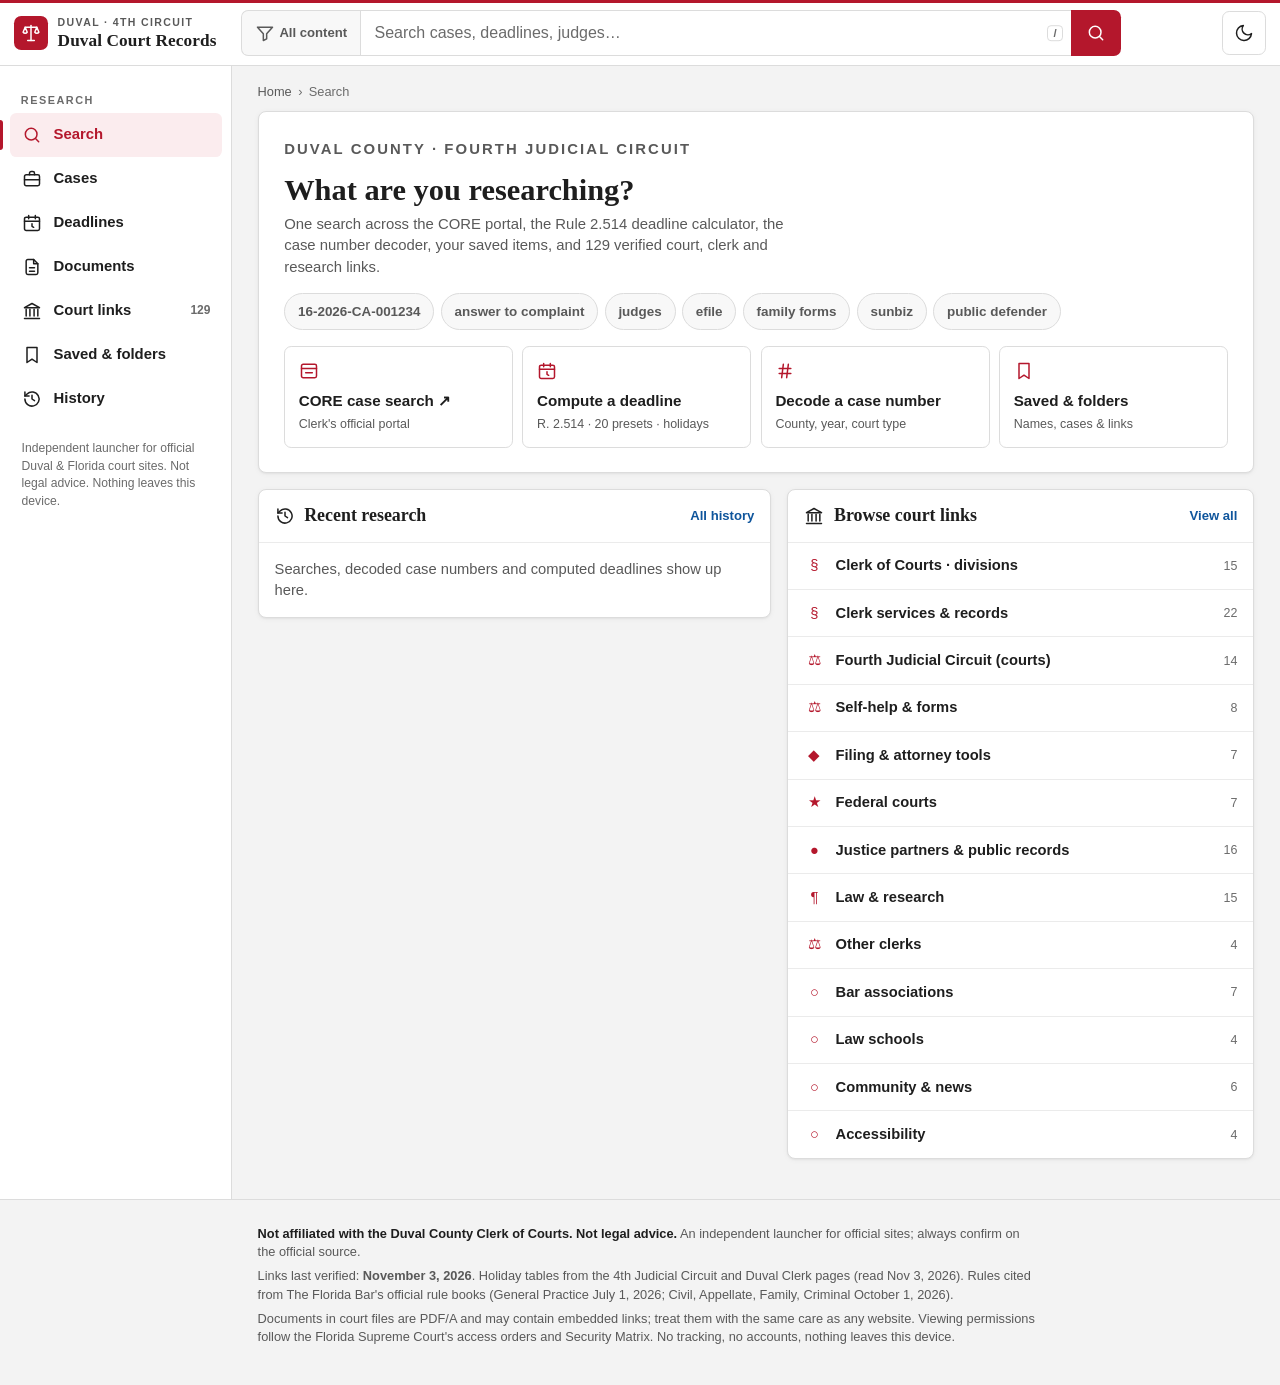
==== commit c1f39ead: "Research desk redesign: universal search with facets, left nav rail (Search, Cases, Deadlines, Docum" ====
--- a/index.html
+++ b/index.html
@@ -3,251 +3,524 @@
 <head>
 <meta charset="utf-8">
 <meta name="viewport" content="width=device-width, initial-scale=1, viewport-fit=cover">
-<title>Duval Court Records · Practitioner's Desk</title>
-<meta name="description" content="Desk tool for Duval County (4th Judicial Circuit) practitioners: CORE portal launcher, Florida deadline calculator (Rule 2.514 + court holidays), case number decoder, saved searches, verified directory.">
+<title>Duval Court Records · Research desk</title>
+<meta name="description" content="Legal research desk for Duval County (4th Judicial Circuit) practitioners: universal search across CORE, a Florida deadline calculator (Rule 2.514 + court holidays), case number decoder, saved folders, research history and a verified court directory.">
 <meta name="apple-mobile-web-app-capable" content="yes">
 <meta name="mobile-web-app-capable" content="yes">
-<meta name="apple-mobile-web-app-status-bar-style" content="black-translucent">
+<meta name="apple-mobile-web-app-status-bar-style" content="default">
 <meta name="apple-mobile-web-app-title" content="Duval Courts">
-<meta name="theme-color" content="#0b2545">
+<meta name="theme-color" content="#ffffff" media="(prefers-color-scheme: light)">
+<meta name="theme-color" content="#191c20" media="(prefers-color-scheme: dark)">
 <link rel="manifest" href="manifest.webmanifest">
 <link rel="apple-touch-icon" href="apple-touch-icon.png">
 <link rel="icon" href="favicon.png">
 <script>try{var t=localStorage.getItem('duval-theme');if(t)document.documentElement.dataset.theme=t;}catch(e){}</script>
 <style>
 :root{
-  --bg:#f4f5f7; --card:#fff; --ink:#14213d; --sub:#4a5468; --line:#d9dde5; --navy:#0b2545; --navy2:#13315c;
-  --accent:#1d4e89; --gold:#7a5a16; --soft:#eef2f8; --ok:#14653a; --warn:#8a4b00; --focus:#b07d1e; --shadow:0 1px 2px rgba(20,33,61,.06),0 2px 8px rgba(20,33,61,.05);
+  --bg:#f3f3f3; --surface:#fff; --surface2:#f8f8f8; --ink:#1e1e1e; --sub:#595959; --mute:#6b6b6b; --line:#dcdcdc; --line2:#ebebeb;
+  --accent:#b4172c; --accent-h:#8e1022; --accent-soft:#fbecee; --accent-ink:#fff; --link:#0f559c; --mark:#fff0a8;
+  --ok:#17663a; --warn:#8a4500; --focus:#b4172c; --docbg:#fff; --shadow:0 1px 2px rgba(0,0,0,.05),0 1px 6px rgba(0,0,0,.04);
   --serif:Georgia,"Times New Roman",Times,serif; --sans:-apple-system,BlinkMacSystemFont,"Segoe UI",Roboto,"Helvetica Neue",Arial,sans-serif;
+  --mono:ui-monospace,SFMono-Regular,Menlo,Consolas,monospace; --toph:112px; --railw:232px; --botnav:60px;
+  color-scheme:light;
 }
 :root[data-theme=dark]{
-  --bg:#0e131b; --card:#161d29; --ink:#e8ecf3; --sub:#a9b3c4; --line:#2a3445; --navy:#0b1830; --navy2:#13284a;
-  --accent:#8fb6ea; --gold:#d6b46a; --soft:#1c2636; --ok:#6fd39b; --warn:#f0b35a; --focus:#d6b46a; --shadow:none;
+  --bg:#101214; --surface:#191c20; --surface2:#15181b; --ink:#ebecee; --sub:#adb1b8; --mute:#9aa0a8; --line:#2d3137; --line2:#24282d;
+  --accent:#ef5468; --accent-h:#ff7385; --accent-soft:#3a1c22; --accent-ink:#1a0408; --link:#8dbdf3; --mark:#5c4b00;
+  --ok:#70d59d; --warn:#f2b45c; --focus:#ef5468; --docbg:#1c1f24; --shadow:none; color-scheme:dark;
 }
 *{box-sizing:border-box}
-html{scroll-padding-top:7.5rem}
-body{margin:0;font-family:var(--sans);background:var(--bg);color:var(--ink);font-size:16px;line-height:1.45;-webkit-text-size-adjust:100%}
-a{color:var(--accent)}
-.skip{position:absolute;left:-9999px;top:0;background:var(--gold);color:#000;padding:.6rem 1rem;z-index:50;font-weight:700}
+html{scroll-padding-top:calc(var(--toph) + 12px);-webkit-text-size-adjust:100%}
+body{margin:0;font-family:var(--sans);background:var(--bg);color:var(--ink);font-size:16px;line-height:1.45;padding-bottom:calc(var(--botnav) + env(safe-area-inset-bottom))}
+@media(min-width:960px){body{padding-bottom:0}}
+a{color:var(--link)}
+button{font:inherit;color:inherit}
+[hidden]{display:none!important}
+.hidden{display:none!important}
+.sr{position:absolute!important;width:1px;height:1px;overflow:hidden;clip:rect(0 0 0 0);white-space:nowrap}
+.skip{position:absolute;left:-9999px;top:0;background:var(--accent);color:#fff;padding:.6rem 1rem;z-index:90;font-weight:700}
 .skip:focus{left:0}
-:is(a,button,input,select,textarea,summary):focus-visible{outline:3px solid var(--focus);outline-offset:2px;border-radius:4px}
-/* top bar */
-.top{position:sticky;top:0;z-index:20;background:var(--navy);color:#fff;padding:calc(env(safe-area-inset-top) + .5rem) 1rem .5rem;box-shadow:0 2px 10px rgba(0,0,0,.18)}
-.top-in{max-width:1320px;margin:0 auto;display:flex;flex-wrap:wrap;align-items:center;gap:.5rem .9rem}
-.brand{display:flex;align-items:center;gap:.6rem;color:#fff;text-decoration:none;min-width:0}
-.crest{width:2.1rem;height:2.1rem;border-radius:50%;border:1.5px solid #c9a45a;display:grid;place-items:center;flex:0 0 auto}
-.brand b{font-family:var(--serif);font-weight:600;font-size:1.15rem;letter-spacing:.01em;white-space:nowrap}
-.brand small{display:block;font-size:.68rem;letter-spacing:.12em;text-transform:uppercase;color:#d9c08a;font-weight:600}
-.search{flex:1 1 320px;order:3;display:flex;position:relative}
-@media(min-width:760px){.search{order:0}}
-.search input{width:100%;font-size:1rem;padding:.6rem 2.4rem .6rem 2.3rem;border-radius:.55rem;border:1px solid rgba(255,255,255,.25);background:rgba(255,255,255,.1);color:#fff;min-height:2.6rem}
-.search input::placeholder{color:#c8d1e0}
-.search input:focus{background:#fff;color:#14213d;outline:3px solid #d6b46a;outline-offset:1px}
-.search input:focus::placeholder{color:#5b6475}
-.search svg{position:absolute;left:.7rem;top:50%;transform:translateY(-50%);pointer-events:none;opacity:.8}
-.search kbd{position:absolute;right:.6rem;top:50%;transform:translateY(-50%);font:600 .72rem var(--sans);border:1px solid rgba(255,255,255,.35);border-radius:4px;padding:.05rem .35rem;color:#dfe5ef}
-.search input:focus ~ kbd{display:none}
-.tbtn{background:transparent;border:1px solid rgba(255,255,255,.3);color:#fff;border-radius:.5rem;min-height:2.6rem;min-width:2.6rem;padding:0 .7rem;font-size:.9rem;cursor:pointer}
-.nav{width:100%;order:4;display:flex;gap:.25rem;overflow-x:auto;scrollbar-width:none;margin:0 -.25rem}
-.nav::-webkit-scrollbar{display:none}
-.nav a{color:#dfe6f2;text-decoration:none;font-size:.84rem;font-weight:600;padding:.4rem .6rem;border-radius:.4rem;white-space:nowrap}
-.nav a:hover{background:rgba(255,255,255,.1);color:#fff}
-.status{max-width:1320px;margin:.35rem auto 0;font-size:.82rem;color:#d9c08a}.status:empty{display:none}
-/* layout */
-main{max-width:1320px;margin:0 auto;padding:1rem 1rem 2rem}
-.hero{background:var(--card);border:1px solid var(--line);border-radius:.8rem;padding:1rem 1.1rem;box-shadow:var(--shadow);display:grid;gap:.8rem}
-.hero h1{font-family:var(--serif);font-weight:600;font-size:1.45rem;margin:0;line-height:1.2}
-.hero p{margin:0;color:var(--sub);font-size:.92rem}
+:is(a,button,input,select,textarea,summary,[tabindex]):focus-visible{outline:2px solid var(--focus);outline-offset:2px;border-radius:3px}
+mark{background:var(--mark);color:inherit;border-radius:2px;padding:0 1px}
+svg.i{width:20px;height:20px;flex:0 0 auto;fill:none;stroke:currentColor;stroke-width:1.8;stroke-linecap:round;stroke-linejoin:round}
+
+/* ---------- top bar ---------- */
+.top{position:sticky;top:0;z-index:40;background:var(--surface);border-top:3px solid var(--accent);border-bottom:1px solid var(--line);padding:calc(env(safe-area-inset-top) + .45rem) .9rem .6rem}
+.top-in{display:grid;grid-template-columns:1fr auto;grid-template-areas:"brand acts" "search search";gap:.5rem .75rem;align-items:center;max-width:1600px;margin:0 auto}
+@media(min-width:760px){.top{padding-bottom:.55rem}.top-in{grid-template-columns:auto minmax(0,1fr) auto;grid-template-areas:"brand search acts";gap:1.25rem}}
+.brand{grid-area:brand;display:flex;align-items:center;gap:.6rem;text-decoration:none;color:var(--ink);min-width:0}
+.mono-mark{width:2.1rem;height:2.1rem;border-radius:.45rem;background:var(--accent);color:#fff;display:grid;place-items:center;flex:0 0 auto}
+:root[data-theme=dark] .mono-mark{color:#1a0408}
+.mono-mark svg{width:20px;height:20px;fill:none;stroke:currentColor;stroke-width:1.8;stroke-linecap:round;stroke-linejoin:round}
+.brand b{display:block;font-family:var(--serif);font-weight:700;font-size:1.08rem;letter-spacing:.005em;white-space:nowrap;line-height:1.15}
+.brand small{display:block;font-size:.66rem;letter-spacing:.13em;text-transform:uppercase;color:var(--sub);font-weight:700;white-space:nowrap}
+@media(min-width:960px){.brand{width:calc(var(--railw) - 1.6rem)}.shell{background:linear-gradient(to right,var(--surface) calc(var(--railw) - 1px),var(--line) calc(var(--railw) - 1px),var(--line) var(--railw),transparent var(--railw))}}
+.gsearch{grid-area:search;position:relative;display:flex;align-items:stretch;max-width:880px;width:100%}
+.gsearch .gs-scope{display:none;align-items:center;gap:.3rem;padding:0 .8rem;border:1px solid var(--line);border-right:0;border-radius:.45rem 0 0 .45rem;background:var(--surface2);color:var(--sub);font-size:.82rem;font-weight:600;white-space:nowrap}
+@media(min-width:760px){.gsearch .gs-scope{display:flex}.gsearch input{border-radius:0!important}}
+.gsearch input{flex:1;min-width:0;font:inherit;font-size:1rem;color:var(--ink);background:var(--surface);border:1px solid var(--line);border-right:0;border-radius:.45rem 0 0 .45rem;padding:.62rem 2.2rem .62rem .85rem;min-height:2.85rem;-webkit-appearance:none;appearance:none}
+.gsearch input::placeholder{color:var(--mute)}
+.gsearch input:focus{outline:none;border-color:var(--accent);box-shadow:inset 0 0 0 1px var(--accent)}
+.gsearch input::-webkit-search-cancel-button{display:none}
+.gsearch .gs-clear{position:absolute;right:3.3rem;top:50%;transform:translateY(-50%);border:0;background:none;color:var(--mute);width:2rem;height:2rem;border-radius:50%;cursor:pointer;font-size:1.1rem;line-height:1}
+.gsearch .gs-go{flex:0 0 auto;width:3.1rem;border:0;border-radius:0 .45rem .45rem 0;background:var(--accent);color:#fff;display:grid;place-items:center;cursor:pointer}
+:root[data-theme=dark] .gsearch .gs-go{color:#1a0408}
+.gsearch .gs-go:hover{background:var(--accent-h)}
+.gsearch kbd{position:absolute;right:3.6rem;top:50%;transform:translateY(-50%);font:600 .72rem var(--sans);border:1px solid var(--line);border-radius:4px;padding:.05rem .35rem;color:var(--mute);pointer-events:none}
+.gsearch input:focus ~ kbd,.gsearch.has-q kbd{display:none}
+.gsearch:not(.has-q) .gs-clear{display:none}
+@media(pointer:coarse),(max-width:759.98px){.gsearch kbd{display:none}}
+.top-acts{grid-area:acts;display:flex;gap:.35rem;align-items:center}
+.ibtn{display:inline-grid;place-items:center;min-width:2.75rem;min-height:2.75rem;border:1px solid var(--line);background:var(--surface);color:var(--ink);border-radius:.45rem;cursor:pointer}
+.ibtn:hover{border-color:var(--sub)}
+
+/* ---------- shell ---------- */
+.shell{max-width:1600px;margin:0 auto;display:block}
+@media(min-width:960px){.shell{display:grid;grid-template-columns:var(--railw) minmax(0,1fr)}}
+.rail{display:none}
+@media(min-width:960px){
+  .rail{display:block;position:sticky;top:var(--toph);align-self:start;height:calc(100vh - var(--toph));overflow:auto;border-right:1px solid var(--line);background:var(--surface);padding:.9rem .6rem 1.5rem}
+}
+.rail h2{font:700 .68rem var(--sans);letter-spacing:.14em;text-transform:uppercase;color:var(--mute);margin:.9rem .7rem .4rem}
+.rail h2:first-child{margin-top:.2rem}
+.rail ul{list-style:none;margin:0;padding:0}
+.rail a{position:relative;display:flex;align-items:center;gap:.75rem;padding:.62rem .75rem;border-radius:.4rem;color:var(--ink);text-decoration:none;font-weight:600;font-size:.93rem;min-height:2.75rem}
+.rail a:hover{background:var(--surface2)}
+.rail a[aria-current=page]{background:var(--accent-soft);color:var(--accent)}
+.rail a[aria-current=page]::before{content:"";position:absolute;left:-.6rem;top:.45rem;bottom:.45rem;width:3px;border-radius:0 3px 3px 0;background:var(--accent)}
+.rail a .n{margin-left:auto;font-size:.75rem;font-weight:600;color:var(--mute)}
+.rail .railnote{margin:1.2rem .75rem 0;font-size:.76rem;color:var(--mute);line-height:1.45}
+.rail .sheet-h{display:none}
+/* mobile: rail becomes a bottom sheet */
+@media(max-width:959.98px){
+  .rail.open{display:block;position:fixed;left:0;right:0;bottom:0;z-index:70;max-height:82vh;overflow:auto;background:var(--surface);border-radius:1rem 1rem 0 0;padding:.6rem .8rem calc(env(safe-area-inset-bottom) + 1rem);box-shadow:0 -8px 30px rgba(0,0,0,.25)}
+  .rail.open .sheet-h{display:flex;align-items:center;justify-content:space-between;padding:.2rem .3rem .4rem}
+  .rail.open .sheet-h b{font-family:var(--serif);font-size:1.1rem}
+  .rail.open a[aria-current=page]::before{display:none}
+}
+.scrim{position:fixed;inset:0;background:rgba(0,0,0,.45);z-index:65}
+.botnav{position:fixed;left:0;right:0;bottom:0;z-index:50;background:var(--surface);border-top:1px solid var(--line);display:grid;grid-template-columns:repeat(5,1fr);padding-bottom:env(safe-area-inset-bottom)}
+@media(min-width:960px){.botnav{display:none}}
+.botnav a,.botnav button{display:flex;flex-direction:column;align-items:center;justify-content:center;gap:.15rem;min-height:var(--botnav);border:0;background:none;color:var(--sub);text-decoration:none;font-size:.7rem;font-weight:600;cursor:pointer;position:relative}
+.botnav [aria-current=page]{color:var(--accent)}
+.botnav [aria-current=page]::after{content:"";position:absolute;top:0;left:28%;right:28%;height:3px;border-radius:0 0 3px 3px;background:var(--accent)}
+
+/* ---------- views ---------- */
+main{min-width:0;padding:.85rem .9rem 2rem}
+@media(min-width:960px){main{padding:1.1rem 1.6rem 2.5rem}}
+.crumbs ol{list-style:none;margin:0 0 .55rem;padding:0;display:flex;flex-wrap:wrap;gap:.15rem .4rem;font-size:.8rem;color:var(--mute)}
+.crumbs li+li::before{content:"›";margin-right:.4rem;color:var(--mute)}
+.crumbs a{color:var(--sub);text-decoration:none}
+.crumbs a:hover{text-decoration:underline}
+.vh{display:flex;flex-wrap:wrap;align-items:flex-end;justify-content:space-between;gap:.5rem 1rem;margin:0 0 1rem;padding-bottom:.75rem;border-bottom:1px solid var(--line)}
+.vh h1{font-family:var(--serif);font-weight:700;font-size:1.5rem;line-height:1.2;margin:0;letter-spacing:-.005em}
+@media(min-width:760px){.vh h1{font-size:1.75rem}}
+.vh p{margin:.25rem 0 0;color:var(--sub);font-size:.9rem;max-width:62ch}
+.eyebrow{font:700 .68rem var(--sans);letter-spacing:.14em;text-transform:uppercase;color:var(--accent);margin:0 0 .3rem}
+.panel{background:var(--surface);border:1px solid var(--line);border-radius:.5rem;box-shadow:var(--shadow);min-width:0}
+.panel>.ph{display:flex;align-items:center;gap:.6rem;padding:.8rem 1rem;border-bottom:1px solid var(--line2)}
+.panel>.ph h2{font-family:var(--serif);font-size:1.12rem;font-weight:700;margin:0}
+.panel>.ph .more{margin-left:auto;font-size:.82rem;font-weight:600;text-decoration:none}
+.panel>.pb{padding:.9rem 1rem 1rem}
+.cols{display:grid;gap:1rem}
+@media(min-width:1100px){.cols.two{grid-template-columns:minmax(0,1.1fr) minmax(0,1fr);align-items:start}}
+.stack{display:grid;gap:1rem;min-width:0}
+
+/* buttons & forms */
+.btn{display:inline-flex;align-items:center;justify-content:center;gap:.4rem;min-height:2.75rem;padding:.5rem .95rem;border-radius:.4rem;font-weight:600;font-size:.92rem;text-decoration:none;cursor:pointer;border:1px solid var(--line);background:var(--surface);color:var(--ink)}
+.btn:hover{border-color:var(--sub)}
+.btn.pri{background:var(--accent);border-color:var(--accent);color:#fff}
+:root[data-theme=dark] .btn.pri{color:#1a0408}
+.btn.pri:hover{background:var(--accent-h);border-color:var(--accent-h)}
+.btn.sm{min-height:2.5rem;padding:.35rem .75rem;font-size:.86rem}
+.btn.link{border-color:transparent;background:none;color:var(--link);padding-left:.4rem;padding-right:.4rem}
 .acts{display:flex;flex-wrap:wrap;gap:.5rem}
-.btn{display:inline-flex;align-items:center;justify-content:center;gap:.4rem;min-height:2.75rem;padding:.55rem 1rem;border-radius:.55rem;font-weight:600;font-size:.95rem;text-decoration:none;cursor:pointer;border:1px solid var(--line);background:var(--card);color:var(--ink)}
-.btn.pri{background:var(--navy);border-color:var(--navy);color:#fff}
-:root[data-theme=dark] .btn.pri{background:#2a5ea8;border-color:#2a5ea8}
-.btn.sm{min-height:2.4rem;padding:.35rem .75rem;font-size:.88rem}
-.btn:hover{filter:brightness(1.05)}
-.grid{display:grid;gap:1rem;margin-top:1rem}
-@media(min-width:1024px){.grid.tools{grid-template-columns:1.25fr 1fr;align-items:start}.grid.tools .wide{grid-column:1/-1}}
-.card{background:var(--card);border:1px solid var(--line);border-radius:.8rem;padding:1rem 1.1rem;box-shadow:var(--shadow);min-width:0}
-.card h2,.dir h2{font-family:var(--serif);font-weight:600;font-size:1.2rem;margin:0 0 .2rem;color:var(--ink);display:flex;align-items:center;gap:.5rem}
-.card .lead{margin:0 0 .8rem;color:var(--sub);font-size:.9rem}
-.h-ic{color:var(--gold);font-family:var(--serif);font-size:1.05rem;width:1.2rem;text-align:center}
-label{display:block;font-size:.82rem;font-weight:700;color:var(--sub);margin:0 0 .25rem;letter-spacing:.01em}
-input[type=text],input[type=date],input[type=number],select,textarea{width:100%;font:inherit;font-size:1rem;padding:.55rem .7rem;border-radius:.5rem;border:1px solid var(--line);background:var(--bg);color:var(--ink);min-height:2.75rem}
-textarea{min-height:4rem;resize:vertical}
-.f{display:grid;gap:.75rem;grid-template-columns:1fr 1fr}
+label,.lbl{display:block;font-size:.8rem;font-weight:700;color:var(--sub);margin:0 0 .28rem}
+input[type=text],input[type=date],input[type=number],input[type=search].fi,select,textarea{width:100%;font:inherit;font-size:1rem;padding:.55rem .7rem;border-radius:.4rem;border:1px solid var(--line);background:var(--surface);color:var(--ink);min-height:2.75rem}
+:is(input,select,textarea):focus{outline:none;border-color:var(--accent);box-shadow:0 0 0 1px var(--accent)}
+.f{display:grid;gap:.8rem;grid-template-columns:1fr 1fr}
 .f .full{grid-column:1/-1}
 @media(max-width:520px){.f{grid-template-columns:1fr}}
-.chk{display:flex;gap:.55rem;align-items:flex-start;font-size:.9rem;color:var(--ink);font-weight:500;margin:0}
-.chk input{width:1.25rem;height:1.25rem;margin:.1rem 0 0;flex:0 0 auto;accent-color:var(--navy)}
-.out{margin-top:.9rem;border-radius:.6rem;background:var(--soft);border:1px solid var(--line);padding:.85rem .95rem}
-.out .big{font-family:var(--serif);font-size:1.5rem;font-weight:600;line-height:1.2}
-.out .cite{font-size:.85rem;color:var(--sub);margin-top:.2rem}
-.out ol{margin:.6rem 0 0;padding-left:1.2rem;font-size:.88rem;color:var(--ink)}
-.out ol li{margin:.15rem 0}
+.chk{display:flex;gap:.55rem;align-items:flex-start;font-size:.9rem;color:var(--ink);font-weight:500;margin:0;cursor:pointer}
+.chk input{width:1.2rem;height:1.2rem;margin:.12rem 0 0;flex:0 0 auto;accent-color:var(--accent)}
 .warn{color:var(--warn);font-size:.85rem;font-weight:600}
-.fine{font-size:.8rem;color:var(--sub);margin:.7rem 0 0}
-.mono{font-family:ui-monospace,SFMono-Regular,Menlo,Consolas,monospace}
-dl.dec{display:grid;grid-template-columns:max-content 1fr;gap:.3rem .9rem;margin:.6rem 0 0;font-size:.92rem}
-dl.dec dt{color:var(--sub);font-weight:600}
+.fine{font-size:.8rem;color:var(--sub);margin:.8rem 0 0}
+.mono{font-family:var(--mono)}
+
+/* document-style views */
+.doc{background:var(--docbg);border:1px solid var(--line);border-radius:.5rem;box-shadow:var(--shadow);padding:1.1rem 1.15rem 1.2rem;min-width:0}
+@media(min-width:760px){.doc{padding:1.5rem 1.8rem 1.6rem}}
+.doc-meta{display:flex;flex-wrap:wrap;gap:.3rem .9rem;font-size:.78rem;color:var(--mute);margin:0 0 .6rem}
+.doc-meta b{color:var(--sub);font-weight:700;letter-spacing:.06em;text-transform:uppercase;font-size:.7rem}
+.doc h2.dt{font-family:var(--serif);font-weight:700;font-size:1.3rem;line-height:1.25;margin:0 0 .25rem}
+.doc .big{font-family:var(--serif);font-size:1.55rem;font-weight:700;line-height:1.2;margin:.15rem 0 .2rem;color:var(--ink)}
+@media(min-width:760px){.doc .big{font-size:1.85rem}}
+.doc .cite{font-size:.86rem;color:var(--sub);margin-top:.15rem}
+.doc .rule{height:1px;background:var(--line);margin:.9rem 0}
+.doc ol.steps{margin:.4rem 0 0;padding-left:1.4rem;font-family:var(--serif);font-size:.98rem;line-height:1.55}
+.doc ol.steps li{margin:.18rem 0;padding-left:.2rem}
+.doc .prose{font-family:var(--serif);font-size:.98rem;line-height:1.62;color:var(--ink)}
+.doc .prose p{margin:.55rem 0}
+.doc .placeholder{color:var(--sub);font-family:var(--serif);font-size:1.15rem}
+dl.dec{display:grid;grid-template-columns:max-content 1fr;gap:.45rem 1rem;margin:.7rem 0 0;font-size:.95rem}
+dl.dec dt{color:var(--sub);font-weight:700;font-size:.78rem;letter-spacing:.06em;text-transform:uppercase;padding-top:.15rem}
 dl.dec dd{margin:0}
-.saved{list-style:none;margin:.7rem 0 0;padding:0;max-height:22rem;overflow:auto}
-.saved li{display:flex;gap:.4rem;align-items:center;border-top:1px solid var(--line);padding:.35rem 0}
+.case-no{font-family:var(--mono);font-size:1.25rem;font-weight:700;letter-spacing:.01em;word-break:break-all}
+
+/* results */
+.rlayout{display:grid;gap:1rem}
+@media(min-width:1100px){.rlayout{grid-template-columns:250px minmax(0,1fr);align-items:start}}
+.facets{background:var(--surface);border:1px solid var(--line);border-radius:.5rem;padding:.4rem 0 .6rem;display:none}
+@media(min-width:1100px){.facets{display:block;position:sticky;top:calc(var(--toph) + 1rem);max-height:calc(100vh - var(--toph) - 2rem);overflow:auto}}
+.facets.open{display:block;position:fixed;left:0;right:0;bottom:0;z-index:70;max-height:80vh;overflow:auto;border-radius:1rem 1rem 0 0;padding-bottom:calc(env(safe-area-inset-bottom) + 1rem);box-shadow:0 -8px 30px rgba(0,0,0,.25)}
+@media(min-width:1100px){.facets.open{position:sticky;border-radius:.5rem;box-shadow:none;z-index:auto;left:auto;right:auto;bottom:auto}}
+.facets .fh{display:flex;align-items:center;justify-content:space-between;padding:.45rem 1rem .5rem;border-bottom:1px solid var(--line2)}
+.facets .fh b{font-family:var(--serif);font-size:1.05rem}
+.facets fieldset{border:0;margin:0;padding:.85rem 1rem .2rem;min-width:0}
+.facets legend{float:left;width:100%;font:700 .68rem var(--sans);letter-spacing:.14em;text-transform:uppercase;color:var(--mute);padding:0;margin:0 0 .35rem}
+.facets legend+*{clear:both}
+.facets .chk{padding:.32rem 0;font-size:.88rem;align-items:center}
+.facets .chk input{margin:0}
+.facets .chk .c{margin-left:auto;font-size:.76rem;color:var(--mute);font-weight:600;padding-left:.5rem}
+.facets .done{display:none}
+@media(max-width:1099.98px){.facets .done{display:inline-flex}}
+.facets ul.flist{list-style:none;margin:0;padding:0}
+.facets ul.flist a,.facets ul.flist button{display:flex;align-items:center;gap:.5rem;width:100%;padding:.48rem 1rem;border:0;background:none;text-align:left;color:var(--ink);text-decoration:none;font-size:.89rem;cursor:pointer;min-height:2.5rem;border-left:3px solid transparent}
+.facets ul.flist [aria-current=true],.facets ul.flist [aria-pressed=true]{border-left-color:var(--accent);background:var(--accent-soft);color:var(--accent);font-weight:600}
+.facets ul.flist .c{margin-left:auto;font-size:.76rem;color:var(--mute)}
+.rbar{display:flex;flex-wrap:wrap;align-items:center;gap:.5rem .8rem;margin:0 0 .6rem}
+.rbar .rcount{font-size:.9rem;color:var(--sub);margin:0 auto 0 0}
+@media(max-width:1099.98px){.rbar .rcount{flex-basis:100%}}
+.rbar .rcount b{color:var(--ink)}
+.rbar select{width:auto;min-height:2.5rem;font-size:.88rem;padding:.3rem .5rem}
+.rbar .fbtn{display:inline-flex}
+@media(min-width:1100px){.rbar .fbtn{display:none}}
+.chips{display:flex;flex-wrap:wrap;gap:.35rem;margin:0 0 .7rem}
+.chip{display:inline-flex;align-items:center;gap:.35rem;border:1px solid var(--line);background:var(--surface);border-radius:999px;padding:.25rem .4rem .25rem .7rem;font-size:.8rem;font-weight:600;color:var(--sub);cursor:pointer;min-height:2rem}
+.chip span{font-size:.95rem;line-height:1}
+.rgroup{margin:0 0 1rem}
+.rgroup>h2{font-family:var(--serif);font-size:1.05rem;font-weight:700;margin:0 0 .4rem;display:flex;align-items:center;gap:.5rem}
+.rgroup>h2 .c{font:600 .76rem var(--sans);color:var(--mute)}
+ol.results,ul.results{list-style:none;margin:0;padding:0;background:var(--surface);border:1px solid var(--line);border-radius:.5rem;box-shadow:var(--shadow)}
+.res{display:grid;grid-template-columns:auto minmax(0,1fr) auto;gap:.1rem .7rem;padding:.75rem .85rem .8rem;border-top:1px solid var(--line2)}
+.res:first-child{border-top:0}
+.res .rn{font-size:.78rem;color:var(--mute);font-weight:600;padding-top:.18rem;min-width:1.3rem;text-align:right}
+.res .rb{min-width:0}
+.res .rt{font-family:var(--serif);font-weight:700;font-size:1.04rem;line-height:1.3;color:var(--link);text-decoration:none}
+.res .rt:hover{text-decoration:underline}
+.res .rt .ext{font-family:var(--sans);font-size:.75rem;color:var(--mute);margin-left:.2rem}
+.res .rm{display:flex;flex-wrap:wrap;align-items:center;gap:.15rem .5rem;font-size:.78rem;color:var(--mute);margin-top:.15rem}
+.badge{display:inline-flex;align-items:center;border:1px solid var(--line);border-radius:3px;padding:0 .35rem;font-size:.68rem;font-weight:700;letter-spacing:.05em;text-transform:uppercase;color:var(--sub);background:var(--surface2);line-height:1.5}
+.badge.tool{border-color:var(--accent);color:var(--accent);background:var(--accent-soft)}
+.badge.doc{border-color:var(--link);color:var(--link)}
+.res .rd{margin:.25rem 0 0;font-size:.88rem;color:var(--ink);line-height:1.45}
+.res .ra{display:flex;flex-direction:column;gap:.2rem}
+.star{width:2.6rem;height:2.6rem;border:0;background:none;border-radius:.4rem;cursor:pointer;color:var(--mute);display:grid;place-items:center}
+.star svg{width:20px;height:20px;fill:none;stroke:currentColor;stroke-width:1.8;stroke-linejoin:round}
+.star[aria-pressed=true]{color:var(--accent)}
+.star[aria-pressed=true] svg{fill:currentColor}
+.star:hover{background:var(--surface2)}
+@media(max-width:520px){.res{grid-template-columns:minmax(0,1fr) auto;padding:.75rem .7rem .8rem .85rem}.res .rn{display:none}}
+.empty{color:var(--sub);font-size:.92rem;padding:1rem;margin:0}
+.detect{border-left:4px solid var(--accent)}
+
+/* home */
+.hero{background:var(--surface);border:1px solid var(--line);border-radius:.5rem;padding:1.1rem 1rem;box-shadow:var(--shadow);margin-bottom:1rem}
+@media(min-width:760px){.hero{padding:1.5rem 1.6rem}}
+.hero h1{font-family:var(--serif);font-weight:700;font-size:1.55rem;line-height:1.2;margin:0}
+@media(min-width:760px){.hero h1{font-size:1.9rem}}
+.hero p{margin:.35rem 0 .9rem;color:var(--sub);font-size:.93rem;max-width:64ch}
+.sugg{display:flex;flex-wrap:wrap;gap:.4rem;margin-top:.2rem}
+.sugg button{border:1px solid var(--line);background:var(--surface2);border-radius:999px;padding:.35rem .8rem;font-size:.84rem;font-weight:600;color:var(--sub);cursor:pointer;min-height:2.35rem}
+.sugg button:hover{border-color:var(--accent);color:var(--accent)}
+.tiles{display:grid;grid-template-columns:1fr 1fr;gap:.6rem;margin-top:1rem}
+@media(min-width:760px){.tiles{grid-template-columns:repeat(4,1fr)}}
+.tile{display:flex;flex-direction:column;gap:.35rem;padding:.85rem .85rem .9rem;border:1px solid var(--line);border-radius:.45rem;background:var(--surface);text-decoration:none;color:var(--ink);min-height:6rem}
+.tile:hover{border-color:var(--accent)}
+.tile .ti{color:var(--accent)}
+.tile b{font-size:.95rem;line-height:1.25}
+.tile span{font-size:.78rem;color:var(--sub);line-height:1.35}
+ul.plain{list-style:none;margin:0;padding:0}
+ul.plain li{border-top:1px solid var(--line2)}
+ul.plain li:first-child{border-top:0}
+.row{display:flex;align-items:center;gap:.7rem;padding:.6rem 1rem;text-decoration:none;color:var(--ink);min-height:2.9rem;width:100%;background:none;border:0;text-align:left;cursor:pointer;font-size:.92rem}
+.row:hover{background:var(--surface2)}
+.row .ri{color:var(--mute)}
+.row .rs{display:block;font-size:.76rem;color:var(--mute);margin-top:.05rem}
+.row .rc{margin-left:auto;font-size:.78rem;color:var(--mute);white-space:nowrap}
+.row .rx{min-width:0;flex:1}
+.row .rx b{display:block;font-weight:600;overflow:hidden;text-overflow:ellipsis;white-space:nowrap}
+.contact{display:grid;gap:.55rem;font-size:.92rem}
+.contact a{font-weight:600}
+
+/* saved */
+.saved{list-style:none;margin:0;padding:0}
+.saved li{display:flex;gap:.4rem;align-items:center;border-top:1px solid var(--line2);padding:.2rem .4rem .2rem .9rem}
 .saved li:first-child{border-top:0}
-.saved .go{flex:1;min-width:0;text-align:left;background:none;border:0;color:var(--ink);font:inherit;cursor:pointer;min-height:2.75rem;padding:.2rem .1rem}
-.saved .go b{display:block;font-weight:600;overflow:hidden;text-overflow:ellipsis;white-space:nowrap}
-.saved .go span{display:block;font-size:.8rem;color:var(--sub);overflow:hidden;text-overflow:ellipsis;white-space:nowrap}
-.saved .del{background:none;border:0;color:var(--sub);font-size:1.1rem;min-width:2.75rem;min-height:2.75rem;cursor:pointer;border-radius:.4rem}
-.empty{color:var(--sub);font-size:.9rem;margin:.6rem 0 0}
-/* directory */
-.dirs{margin-top:1.4rem;columns:1;column-gap:1rem}
-@media(min-width:760px){.dirs{columns:2}}
-@media(min-width:1180px){.dirs{columns:3}}
-.dir{break-inside:avoid;background:var(--card);border:1px solid var(--line);border-radius:.8rem;box-shadow:var(--shadow);margin:0 0 1rem;padding:.85rem .5rem .4rem;display:inline-block;width:100%}
-.dir h2{font-size:1.05rem;padding:0 .55rem .4rem;border-bottom:1px solid var(--line);margin:0}
-.dir .cnt{margin-left:auto;font:600 .75rem var(--sans);color:var(--sub)}
-.lk{display:grid;grid-template-columns:1fr auto;gap:0 .6rem;padding:.55rem .55rem;border-radius:.45rem;text-decoration:none;color:var(--ink);min-height:2.75rem}
-.lk+.lk{border-top:1px solid var(--line)}
-.lk:hover{background:var(--soft)}
-.lk-t{font-weight:600;font-size:.95rem;color:var(--accent)}
-.lk-d{grid-column:1;font-size:.82rem;color:var(--sub)}
-.lk-h{grid-row:1/3;grid-column:2;align-self:center;font-size:.72rem;color:var(--sub);max-width:9.5rem;overflow:hidden;text-overflow:ellipsis;white-space:nowrap}
-@media(max-width:420px){.lk-h{display:none}}
-.hidden{display:none!important}
-mark{background:#ffe08a;color:#000;border-radius:2px}
-.contact{display:grid;gap:.3rem;font-size:.92rem;margin-top:.2rem}
-.contact a{font-weight:600}
-#nores{margin-top:1rem}
-footer{max-width:1320px;margin:0 auto;padding:1.2rem 1rem calc(env(safe-area-inset-bottom) + 2rem);color:var(--sub);font-size:.85rem;border-top:1px solid var(--line)}
-footer p{margin:.35rem 0}
+.saved .go{flex:1;min-width:0;text-align:left;background:none;border:0;color:var(--ink);font:inherit;cursor:pointer;min-height:3rem;padding:.4rem .1rem}
+.saved .go b{display:block;font-weight:700;overflow:hidden;text-overflow:ellipsis;white-space:nowrap;font-family:var(--serif);font-size:1rem;color:var(--link)}
+.saved .go span{display:block;font-size:.78rem;color:var(--mute);overflow:hidden;text-overflow:ellipsis;white-space:nowrap}
+.saved .del{background:none;border:0;color:var(--mute);font-size:1.05rem;min-width:2.75rem;min-height:2.75rem;cursor:pointer;border-radius:.4rem}
+.saved .del:hover{background:var(--surface2);color:var(--accent)}
+.saved .tag{font-size:.68rem;font-weight:700;letter-spacing:.05em;text-transform:uppercase;border:1px solid var(--line);border-radius:3px;padding:0 .3rem;margin-right:.3rem;color:var(--sub)}
+
+footer{max-width:1600px;margin:0 auto;padding:1.2rem 1rem 2rem;color:var(--sub);font-size:.8rem;border-top:1px solid var(--line)}
+@media(min-width:960px){footer{padding-left:calc(var(--railw) + 1.6rem)}}
+footer p{margin:.35rem 0;max-width:110ch}
 footer strong{color:var(--ink)}
-.toast{position:fixed;left:50%;bottom:calc(env(safe-area-inset-bottom) + 1.2rem);transform:translate(-50%,1rem);background:#14213d;color:#fff;padding:.6rem 1rem;border-radius:.6rem;font-weight:600;font-size:.9rem;opacity:0;transition:.2s;pointer-events:none;z-index:60;max-width:90vw}
+.toast{position:fixed;left:50%;bottom:calc(var(--botnav) + env(safe-area-inset-bottom) + 1rem);transform:translate(-50%,1rem);background:#1e1e1e;color:#fff;padding:.6rem 1rem;border-radius:.45rem;font-weight:600;font-size:.9rem;opacity:0;transition:.2s;pointer-events:none;z-index:95;max-width:90vw;box-shadow:0 4px 16px rgba(0,0,0,.25)}
+:root[data-theme=dark] .toast{background:#ebecee;color:#111}
+@media(min-width:960px){.toast{bottom:1.5rem}}
 .toast.show{opacity:1;transform:translate(-50%,0)}
 @media(prefers-reduced-motion:reduce){*{transition:none!important;scroll-behavior:auto!important}}
-@media print{.top,.toast,.acts,#portal .acts{display:none}body{background:#fff}}
+@media print{.top,.rail,.botnav,.toast,.acts,.facets,.crumbs,.scrim{display:none!important}body{background:#fff;padding:0}.shell{display:block}.doc,.panel{box-shadow:none}}
+
+.saved .go span.tag{display:inline-block;vertical-align:1px}
+.grouped .badge{display:none}
+@media(min-width:960px){.rail{border-right:0;background:transparent}}
+
+@media(max-width:520px){.f.dl{grid-template-columns:1fr 1fr}.f.dl>div{grid-column:1/-1}.f.dl>.half{grid-column:auto}}
 </style>
 </head>
 <body>
+<svg width="0" height="0" style="position:absolute" aria-hidden="true"><symbol id="i-search" viewBox="0 0 24 24"><circle cx="11" cy="11" r="7"/><path d="m20 20-3.5-3.5"/></symbol><symbol id="i-cases" viewBox="0 0 24 24"><rect x="3" y="7" width="18" height="13" rx="2"/><path d="M9 7V5a2 2 0 0 1 2-2h2a2 2 0 0 1 2 2v2M3 13h18"/></symbol><symbol id="i-deadlines" viewBox="0 0 24 24"><rect x="3" y="5" width="18" height="16" rx="2"/><path d="M3 10h18M8 3v4M16 3v4M12 13v3l2 1.2"/></symbol><symbol id="i-documents" viewBox="0 0 24 24"><path d="M14 3H7a2 2 0 0 0-2 2v14a2 2 0 0 0 2 2h10a2 2 0 0 0 2-2V8z"/><path d="M14 3v5h5M9 13h6M9 17h6"/></symbol><symbol id="i-links" viewBox="0 0 24 24"><path d="M12 3l9 5H3z"/><path d="M5 10v8M9.5 10v8M14.5 10v8M19 10v8M3 21h18"/></symbol><symbol id="i-saved" viewBox="0 0 24 24"><path d="M6 3h12v18l-6-4-6 4z"/></symbol><symbol id="i-history" viewBox="0 0 24 24"><path d="M3.5 12a8.5 8.5 0 1 0 2.6-6.1L3.5 8.5"/><path d="M3.5 3.5v5h5M12 7.5V12l3 2"/></symbol><symbol id="i-more" viewBox="0 0 24 24"><path d="M4 6h16M4 12h16M4 18h16"/></symbol><symbol id="i-moon" viewBox="0 0 24 24"><path d="M21 12.8A9 9 0 1 1 11.2 3a7 7 0 0 0 9.8 9.8Z"/></symbol><symbol id="i-star" viewBox="0 0 24 24"><path d="M12 3.5l2.6 5.3 5.9.9-4.3 4.1 1 5.8L12 16.9l-5.2 2.7 1-5.8L3.5 9.7l5.9-.9z"/></symbol><symbol id="i-phone" viewBox="0 0 24 24"><path d="M5 4h4l2 5-2.5 1.5a11 11 0 0 0 5 5L15 13l5 2v4a2 2 0 0 1-2 2A16 16 0 0 1 3 6a2 2 0 0 1 2-2"/></symbol><symbol id="i-scales" viewBox="0 0 24 24"><path d="M12 3v18"/><path d="M5 5h14"/><path d="M5 5l-2.5 6a2.9 2.9 0 0 0 5 0Z"/><path d="M19 5l-2.5 6a2.9 2.9 0 0 0 5 0Z"/><path d="M8 21h8"/></symbol><symbol id="i-hash" viewBox="0 0 24 24"><path d="M5 9h14M5 15h14M10 4 8 20M16 4l-2 16"/></symbol><symbol id="i-core" viewBox="0 0 24 24"><rect x="3" y="4" width="18" height="16" rx="2"/><path d="M3 9h18M8 14h8"/></symbol><symbol id="i-globe" viewBox="0 0 24 24"><circle cx="12" cy="12" r="9"/><path d="M3 12h18M12 3a14 14 0 0 1 0 18M12 3a14 14 0 0 0 0 18"/></symbol><symbol id="i-close" viewBox="0 0 24 24"><path d="M6 6l12 12M18 6 6 18"/></symbol><symbol id="i-filter" viewBox="0 0 24 24"><path d="M3 5h18l-7 8v6l-4 2v-8z"/></symbol></svg>
 <a class="skip" href="#main">Skip to main content</a>
-<header class="top">
+<header class="top" id="top">
  <div class="top-in">
-  <a class="brand" href="#main" aria-label="Duval Court Records, top">
-   <span class="crest" aria-hidden="true"><svg width="18" height="18" viewBox="0 0 24 24" fill="none" stroke="#c9a45a" stroke-width="1.7" stroke-linecap="round" stroke-linejoin="round"><path d="M12 3v18"/><path d="M5 5h14"/><path d="M5 5l-2.5 6a2.9 2.9 0 0 0 5 0Z"/><path d="M19 5l-2.5 6a2.9 2.9 0 0 0 5 0Z"/><path d="M8 21h8"/></svg></span>
+  <a class="brand" href="#/" aria-label="Duval Court Records, home">
+   <span class="mono-mark" aria-hidden="true"><svg viewBox="0 0 24 24"><use href="#i-scales"/></svg></span>
    <span><small>Duval · 4th Circuit</small><b>Duval Court Records</b></span>
   </a>
-  <div class="search" role="search">
-   <svg width="16" height="16" viewBox="0 0 24 24" fill="none" stroke="#fff" stroke-width="2" aria-hidden="true"><circle cx="11" cy="11" r="7"/><path d="m20 20-3.5-3.5"/></svg>
-   <label for="filter" class="hidden">Filter every link and tool</label>
-   <input id="filter" type="search" aria-label="Filter every link and tool on this page" placeholder="Filter: judge, sunbiz, CF, efile, fees…" autocomplete="off" aria-describedby="fstatus">
+  <form class="gsearch" id="gsearch" role="search" onsubmit="return false">
+   <span class="gs-scope" aria-hidden="true"><svg class="i" aria-hidden="true"><use href="#i-filter"/></svg>All content</span>
+   <label for="gq" class="sr">Search all tools, court links and documents</label>
+   <input id="gq" type="search" enterkeyhint="search" placeholder="Search cases, deadlines, judges…" autocomplete="off" spellcheck="false">
    <kbd aria-hidden="true">/</kbd>
+   <button class="gs-clear" type="button" id="gclear" aria-label="Clear search">✕</button>
+   <button class="gs-go" type="submit" id="ggo" aria-label="Search"><svg class="i" aria-hidden="true"><use href="#i-search"/></svg></button>
+  </form>
+  <div class="top-acts">
+   <button class="ibtn" id="theme" type="button" aria-label="Toggle dark mode" title="Dark mode"><svg class="i" aria-hidden="true"><use href="#i-moon"/></svg></button>
   </div>
-  <button class="tbtn" id="theme" type="button" aria-label="Toggle dark mode" title="Dark mode"><svg width="18" height="18" viewBox="0 0 24 24" fill="none" stroke="#fff" stroke-width="2" stroke-linecap="round" stroke-linejoin="round" aria-hidden="true"><path d="M21 12.8A9 9 0 1 1 11.2 3a7 7 0 0 0 9.8 9.8Z"/></svg></button>
-  <nav class="nav" aria-label="Sections">
-   <a href="#portal">CORE</a><a href="#deadline">Deadlines</a><a href="#casenum">Case #</a><a href="#searches">Saved</a><a href="#quick">Quick dial</a><a href="#clerk">Clerk of Courts</a><a href="#clerkservices">Clerk services &amp; records</a><a href="#circuit">Fourth Judicial Circuit</a><a href="#selfhelp">Self-help &amp; forms</a><a href="#filing">Filing &amp; attorney tools</a><a href="#federal">Federal courts</a><a href="#records">Justice partners &amp; public records</a><a href="#research">Law &amp; research</a><a href="#clerks">Other clerks</a><a href="#bars">Bar associations</a><a href="#schools">Law schools</a><a href="#community">Community &amp; news</a><a href="#access">Accessibility</a>
-  </nav>
  </div>
- <p class="status" id="fstatus" aria-live="polite"></p>
 </header>
 
-<main id="main">
- <section class="hero fsec item" id="portal" data-k="core portal login account clerk records search case">
-  <div>
-   <h1>CORE &amp; the Clerk</h1>
-   <p>Official Duval Clerk of Courts portals. Sign in on the Clerk's own site with your own account. This page never sees or stores credentials.</p>
-  </div>
-  <div class="acts">
-   <a class="btn pri" href="https://core.duvalclerk.com/CoreCms.aspx?mode=PublicAccess" target="_blank" rel="noopener">Open CORE case search ↗</a>
-   <a class="btn" href="https://core.duvalclerk.com/CoreCms.aspx" target="_blank" rel="noopener">CORE login</a>
-   <a class="btn" href="https://core.duvalclerk.com/CreateAccount.aspx" target="_blank" rel="noopener">Create CORE account</a>
-   <a class="btn" href="https://www.myflcourtaccess.com/" target="_blank" rel="noopener">E-Filing Portal</a>
-   <a class="btn" href="https://www.duvalclerk.com/" target="_blank" rel="noopener">Clerk website</a>
-   <a class="btn" href="https://www.duvalclerk.com/online-option/court-records" target="_blank" rel="noopener">Access rules &amp; Security Matrix</a>
-  </div>
- </section>
-
- <div class="grid tools">
-  <section class="card fsec item" id="deadline" aria-labelledby="h-dl" data-k="deadline calculator due date compute time 2.514 days holiday weekend mail answer appeal rehearing discovery interrogatories summary judgment">
-   <h2 id="h-dl"><span class="h-ic" aria-hidden="true">⏱</span>Florida deadline calculator</h2>
-   <p class="lead">Fla. R. Gen. Prac. &amp; Jud. Admin. 2.514, with 4th Circuit court and Duval Clerk holidays for 2026–2027.</p>
-   <form id="dlform" class="f" onsubmit="return false">
-    <div class="full"><label for="preset">Deadline</label><select id="preset"><option value="custom">Custom period</option></optgroup><optgroup label="Civil"><option value="ans">Answer to complaint — 20 days</option><option value="cc">Answer to counterclaim / crossclaim; reply — 20 days</option><option value="state">Answer by State / agency (non-§768.28) — 40 days</option><option value="rogs">Answers to interrogatories — 30 days</option><option value="rfp">Response to request for production — 30 days</option><option value="rfa">Response to requests for admission — 30 days</option><option value="msj">Response to motion for summary judgment — 40 days</option><option value="pfs">Accept proposal for settlement — 30 days</option><option value="reh">Motion for rehearing / new trial — 15 days</option><option value="fees">Motion for costs / attorney’s fees — 30 days</option></optgroup><optgroup label="Family"><option value="fam">Response to petition — 20 days</option><option value="famreh">Motion for rehearing / new trial — 15 days</option></optgroup><optgroup label="Appeal"><option value="noa">Notice of appeal — 30 days</option><option value="xa">Notice of cross-appeal — 15 days</option><option value="ib">Initial brief — 70 days</option><option value="ab">Answer brief / reply brief — 30 days</option><option value="areh">Motion for rehearing (appellate) — 15 days</option></optgroup><optgroup label="Criminal"><option value="crnoa">Notice of appeal (criminal) — 30 days</option><option value="crnt">Motion for new trial (noncapital) — 10 days</option><option value="crdisc">State’s discovery exhibit — 15 days</option></optgroup></select></div>
-    <div><label for="trig">Trigger date (<span id="trigl">trigger event</span>)</label><input id="trig" type="date" required></div>
-    <div><label for="days">Days</label><input id="days" type="number" min="1" max="999" value="20" inputmode="numeric"></div>
-    <div><label for="dir">Direction</label><select id="dir"><option value="after">After the trigger</option><option value="before">Before the trigger (e.g. before a hearing)</option></select></div>
-    <div style="align-self:end"><label class="chk" for="mail"><input type="checkbox" id="mail"><span>Served <b>only by mail</b> (+5 days, R. 2.514(b))</span></label></div>
-   </form>
-   <div class="out" id="dlout" aria-live="polite"><div class="big">Pick a trigger date</div></div>
-   <div class="acts" style="margin-top:.6rem"><button class="btn sm" type="button" id="dlcopy">Copy result</button><button class="btn sm" type="button" id="dlics">Add to calendar (.ics)</button></div>
-   <p class="fine"><b>How it counts (R. 2.514(a)(1)):</b> counting begins on the next day that is not a Saturday, Sunday or legal holiday; every day is counted after that; if the last day is a Saturday, Sunday or legal holiday the deadline moves to the next day that is not. Periods under 7 days skip weekends and holidays (R. 2.514(a)(2)). The last day ends 11:59:59 p.m. Eastern for e-filing (R. 2.514(a)(4)). <b>Mail:</b> the current rule adds 5 days only when service was made <i>only by mail</i> (R. 2.514(b), July 1, 2026 rules); e-mail and portal service get no extra days. Rules of Civil Procedure 1.090(a) defers to 2.514. Holidays: <a href="https://www.jud4.org/court-holiday-schedule" target="_blank" rel="noopener">4th Circuit court holidays</a> and <a href="https://www.duvalclerk.com/about/clerk-holiday-schedule" target="_blank" rel="noopener">Clerk closings</a> (R. 2.514(a)(6)). Court-ordered closures or extensions are not included. <b>Verify every deadline against the current rules, any court order, and the case docket.</b> Rule text: <a href="https://www.floridabar.org/rules/ctproc/" target="_blank" rel="noopener">The Florida Bar, court rules</a>.</p>
+<div class="shell">
+ <nav class="rail" id="rail" aria-label="Main">
+  <div class="sheet-h"><b>Menu</b><button class="ibtn" type="button" id="railclose" aria-label="Close menu"><svg class="i" aria-hidden="true"><use href="#i-close"/></svg></button></div>
+  <h2>Research</h2>
+  <ul><li><a href="#/" data-nav="search"><svg class="i" aria-hidden="true"><use href="#i-search"/></svg><span>Search</span></a></li><li><a href="#/cases" data-nav="cases"><svg class="i" aria-hidden="true"><use href="#i-cases"/></svg><span>Cases</span></a></li><li><a href="#/deadlines" data-nav="deadlines"><svg class="i" aria-hidden="true"><use href="#i-deadlines"/></svg><span>Deadlines</span></a></li><li><a href="#/documents" data-nav="documents"><svg class="i" aria-hidden="true"><use href="#i-documents"/></svg><span>Documents</span></a></li><li><a href="#/links" data-nav="links"><svg class="i" aria-hidden="true"><use href="#i-links"/></svg><span>Court links</span><span class="n" id="n-links"></span></a></li><li><a href="#/saved" data-nav="saved"><svg class="i" aria-hidden="true"><use href="#i-saved"/></svg><span>Saved &amp; folders</span><span class="n" id="n-saved"></span></a></li><li><a href="#/history" data-nav="history"><svg class="i" aria-hidden="true"><use href="#i-history"/></svg><span>History</span><span class="n" id="n-history"></span></a></li></ul>
+  <p class="railnote">Independent launcher for official Duval &amp; Florida court sites. Not legal advice. Nothing leaves this device.</p>
+ </nav>
+
+ <main id="main" tabindex="-1">
+
+  <section class="view" id="v-search" data-view="search" aria-labelledby="h-search">
+   <div id="home">
+    <nav class="crumbs" aria-label="Breadcrumb"><ol><li><a href="#/">Home</a></li><li aria-current="page">Search</li></ol></nav>
+    <div class="hero">
+     <p class="eyebrow">Duval County · Fourth Judicial Circuit</p>
+     <h1 id="h-search">What are you researching?</h1>
+     <p>One search across the CORE portal, the Rule 2.514 deadline calculator, the case number decoder, your saved items, and 129 verified court, clerk and research links.</p>
+     <div class="sugg" id="sugg" aria-label="Suggested searches">
+      <button type="button" data-q="16-2026-CA-001234">16-2026-CA-001234</button><button type="button" data-q="answer to complaint">answer to complaint</button><button type="button" data-q="judges">judges</button><button type="button" data-q="efile">efile</button><button type="button" data-q="family forms">family forms</button><button type="button" data-q="sunbiz">sunbiz</button><button type="button" data-q="public defender">public defender</button>
+     </div>
+     <div class="tiles">
+      <a class="tile" href="https://core.duvalclerk.com/CoreCms.aspx?mode=PublicAccess" target="_blank" rel="noopener"><span class="ti"><svg class="i" aria-hidden="true"><use href="#i-core"/></svg></span><b>CORE case search ↗</b><span>Clerk's official portal</span></a>
+      <a class="tile" href="#/deadlines"><span class="ti"><svg class="i" aria-hidden="true"><use href="#i-deadlines"/></svg></span><b>Compute a deadline</b><span>R. 2.514 · 20 presets · holidays</span></a>
+      <a class="tile" href="#/cases"><span class="ti"><svg class="i" aria-hidden="true"><use href="#i-hash"/></svg></span><b>Decode a case number</b><span>County, year, court type</span></a>
+      <a class="tile" href="#/saved"><span class="ti"><svg class="i" aria-hidden="true"><use href="#i-saved"/></svg></span><b>Saved &amp; folders</b><span id="tile-saved">Names, cases &amp; links</span></a>
+     </div>
+    </div>
+    <div class="cols two">
+     <section class="panel" aria-labelledby="h-recent"><div class="ph"><svg class="i" aria-hidden="true"><use href="#i-history"/></svg><h2 id="h-recent">Recent research</h2><a class="more" href="#/history">All history</a></div><ul class="plain" id="recent"></ul></section>
+     <section class="panel" aria-labelledby="h-browse"><div class="ph"><svg class="i" aria-hidden="true"><use href="#i-links"/></svg><h2 id="h-browse">Browse court links</h2><a class="more" href="#/links">View all</a></div><ul class="plain" id="browse"></ul></section>
+    </div>
+   </div>
+   <div id="results" hidden>
+    <nav class="crumbs" aria-label="Breadcrumb"><ol><li><a href="#/">Home</a></li><li>Search</li><li aria-current="page" id="crumb-q"></li></ol></nav>
+    <div class="vh"><div><p class="eyebrow">Search results</p><h1 id="h-results">Results</h1></div></div>
+    <div class="rlayout">
+     <aside class="facets" id="facets" aria-label="Filter results">
+      <div class="fh"><b>Filters</b><span><button class="btn sm link" type="button" id="fclear">Clear</button><button class="btn sm done" type="button" data-close="facets">Done</button></span></div>
+      <fieldset><legend>Content type</legend><div id="f-type"></div></fieldset>
+      <fieldset><legend>Category</legend><div id="f-sec"></div></fieldset>
+     </aside>
+     <div class="stack" style="gap:.2rem">
+      <div class="rbar">
+       <p class="rcount" id="rcount" aria-live="polite"></p>
+       <button class="btn sm fbtn" type="button" id="fopen"><svg class="i" aria-hidden="true"><use href="#i-filter"/></svg>Filters</button>
+       <label for="sort" class="sr">Sort results</label>
+       <select id="sort"><option value="rel">Sort: Relevance</option><option value="az">Sort: Title A–Z</option></select>
+      </div>
+      <div class="chips" id="chips"></div>
+      <div id="detect"></div>
+      <ol class="results" id="rlist"></ol>
+     </div>
+    </div>
+   </div>
   </section>
 
-  <section class="card fsec item" id="casenum" aria-labelledby="h-cn" data-k="case number decoder formatter uniform case numbering court type CA CC CF DR MM CP DP CJ SC TR CT GA MH AP IN CO MO copy core search">
-   <h2 id="h-cn"><span class="h-ic" aria-hidden="true">#</span>Case number decoder</h2>
-   <p class="lead">Paste any Florida uniform case number (e.g. <span class="mono">16-2026-CA-001234-XXXX-MA</span>, <span class="mono">2026CA1234</span>).</p>
-   <label for="cn">Case number</label>
-   <input id="cn" type="text" class="mono" autocomplete="off" autocapitalize="characters" spellcheck="false" placeholder="16-2026-CA-001234">
-   <div class="out" id="cnout" aria-live="polite"><div class="cite">Decodes county, year, court type and sequence.</div></div>
-   <div class="acts" style="margin-top:.6rem">
-    <button class="btn sm" type="button" id="cncopy">Copy for CORE search</button>
-    <button class="btn sm" type="button" id="cnsave">Save to my searches</button>
-    <a class="btn sm" href="https://core.duvalclerk.com/CoreCms.aspx?mode=PublicAccess" target="_blank" rel="noopener" id="cnopen">Open CORE ↗</a>
-   </div>
-   <p class="fine">Format per the Uniform Case Numbering System (Fla. R. Gen. Prac. &amp; Jud. Admin. 2.245(b)): county code (Duval&nbsp;=&nbsp;16) – year – court type – sequence. Court types follow the Florida Supreme Court's <a href="https://www.duvalclerk.com/online-option/court-records" target="_blank" rel="noopener">Access Security Matrix</a>. Duval's trailing party/location suffix (e.g. <span class="mono">-XXXX-MA</span>) is kept exactly as you typed it.</p>
-  </section>
-
-  <section class="card fsec item" id="searches" aria-labelledby="h-sv" data-k="saved searches notes names case numbers export import json backup copy core">
-   <h2 id="h-sv"><span class="h-ic" aria-hidden="true">✎</span>My saved searches &amp; notes</h2>
-   <p class="lead">Stored only in this browser. Tap one to copy it and open CORE. Export to move them to another device.</p>
-   <div class="f">
-    <div><label for="q">Name or case number</label><input id="q" type="text" autocomplete="off" placeholder="Smith, John or 16-2026-CA-001234"></div>
-    <div><label for="qn">Note (optional)</label><input id="qn" type="text" autocomplete="off" placeholder="Client, hearing date, division…"></div>
-   </div>
-   <div class="acts" style="margin-top:.6rem">
-    <button class="btn sm pri" id="add" type="button">Save</button>
-    <button class="btn sm" id="exp" type="button">Export JSON</button>
-    <button class="btn sm" id="impb" type="button">Import JSON</button>
-    <input id="imp" type="file" accept="application/json,.json" class="hidden" aria-label="Import saved searches JSON file">
-   </div>
-   <ul class="saved" id="list" aria-label="Saved searches"></ul>
-   <p class="fine">Keep client-confidential details out of shared or public computers.</p>
-  </section>
-
-  <section class="card fsec item" id="quick" aria-labelledby="h-qd" data-k="quick dial phone address courthouse clerk 501 adams contact fee schedule fees">
-   <h2 id="h-qd"><span class="h-ic" aria-hidden="true">☎</span>Quick dial</h2>
-   <div class="contact">
+  <section class="view" id="v-cases" data-view="cases" aria-labelledby="h-cases" hidden>
+   <nav class="crumbs" aria-label="Breadcrumb"><ol><li><a href="#/">Home</a></li><li aria-current="page">Cases</li></ol></nav>
+   <div class="vh"><div><p class="eyebrow">Cases</p><h1 id="h-cases">Case research</h1><p>CORE portal, case number decoder, and the record searches practitioners use most.</p></div></div>
+   <div class="cols two">
+    <div class="stack">
+     <article class="doc" id="portal" aria-labelledby="h-portal">
+      <div class="doc-meta"><b>Official portal</b><span>Duval County Clerk of Courts</span></div>
+      <h2 class="dt" id="h-portal">CORE &amp; the Clerk</h2>
+      <div class="prose"><p>Official Duval Clerk of Courts portals. Sign in on the Clerk's own site with your own account. This page never sees or stores credentials.</p></div>
+      <div class="acts" style="margin-top:.8rem"><a class="btn pri" href="https://core.duvalclerk.com/CoreCms.aspx?mode=PublicAccess" target="_blank" rel="noopener">Open CORE case search ↗</a><a class="btn" href="https://core.duvalclerk.com/CoreCms.aspx" target="_blank" rel="noopener">CORE login</a><a class="btn" href="https://core.duvalclerk.com/CreateAccount.aspx" target="_blank" rel="noopener">Create CORE account</a><a class="btn" href="https://www.myflcourtaccess.com/" target="_blank" rel="noopener">E-Filing Portal</a><a class="btn" href="https://www.duvalclerk.com/" target="_blank" rel="noopener">Clerk website</a><a class="btn" href="https://www.duvalclerk.com/online-option/court-records" target="_blank" rel="noopener">Access rules &amp; Security Matrix</a></div>
+     </article>
+     <section class="panel" id="casenum" aria-labelledby="h-cn">
+      <div class="ph"><svg class="i" aria-hidden="true"><use href="#i-hash"/></svg><h2 id="h-cn">Case number decoder</h2></div>
+      <div class="pb">
+       <p class="fine" style="margin:0 0 .7rem">Paste any Florida uniform case number (e.g. <span class="mono">16-2026-CA-001234-XXXX-MA</span>, <span class="mono">2026CA1234</span>).</p>
+       <label for="cn">Case number</label>
+       <input id="cn" type="text" class="mono" autocomplete="off" autocapitalize="characters" spellcheck="false" placeholder="16-2026-CA-001234">
+       <div class="doc" id="cnout" aria-live="polite" style="margin-top:.8rem"><p class="cite">Decodes county, year, court type and sequence.</p></div>
+       <div class="acts" style="margin-top:.7rem">
+        <button class="btn sm pri" type="button" id="cncopy">Copy for CORE search</button>
+        <button class="btn sm" type="button" id="cnsave">Save to my searches</button>
+        <a class="btn sm" href="https://core.duvalclerk.com/CoreCms.aspx?mode=PublicAccess" target="_blank" rel="noopener" id="cnopen">Open CORE ↗</a>
+       </div>
+       <p class="fine">Format per the Uniform Case Numbering System (Fla. R. Gen. Prac. &amp; Jud. Admin. 2.245(b)): county code (Duval&nbsp;=&nbsp;16) – year – court type – sequence. Court types follow the Florida Supreme Court's <a href="https://www.duvalclerk.com/online-option/court-records" target="_blank" rel="noopener">Access Security Matrix</a>. Duval's trailing party/location suffix (e.g. <span class="mono">-XXXX-MA</span>) is kept exactly as you typed it.</p>
+      </div>
+     </section>
+    </div>
+    <div class="stack">
+     <section class="panel" id="quick" aria-labelledby="h-qd">
+      <div class="ph"><svg class="i" aria-hidden="true"><use href="#i-phone"/></svg><h2 id="h-qd">Quick dial</h2></div>
+      <div class="pb"><div class="contact">
     <div><b>Duval County Courthouse</b><br>501 W. Adams St., Jacksonville, FL 32202 · <a href="https://maps.apple.com/?q=501+W+Adams+St,+Jacksonville,+FL+32202" target="_blank" rel="noopener">Map</a></div>
     <div><b>Clerk of Courts (main line)</b> · <a href="tel:+19042552000">904-255-2000</a> · <a href="https://www.duvalclerk.com/contact-us" target="_blank" rel="noopener">contact directory</a></div>
     <div><b>Beaches branch</b> · 1543 Atlantic Blvd., Neptune Beach, FL 32266</div>
     <div><b>Fees</b> · <a href="https://www.duvalclerk.com/about/fee-schedules" target="_blank" rel="noopener">Clerk's official fee schedules</a> · <a href="https://www.duvalclerk.com/about/registry-fee-calculator" target="_blank" rel="noopener">registry fee calculator</a></div>
-   </div>
-   <div class="acts" style="margin-top:.8rem">
-    <a class="btn sm" href="https://www.jud4.org/circuit-and-county-judges-of-the-fourth-judicial-circuit" target="_blank" rel="noopener">Judges &amp; divisions</a>
-    <a class="btn sm" href="https://www.floridabar.org/directories/find-mbr/" target="_blank" rel="noopener">Bar member search</a>
-    <a class="btn sm" href="https://inmatesearch.jaxsheriff.org/" target="_blank" rel="noopener">JSO inmate search</a>
-    <a class="btn sm" href="https://or.duvalclerk.com/" target="_blank" rel="noopener">Official Records</a>
-    <a class="btn sm" href="https://search.sunbiz.org/Inquiry/CorporationSearch/ByName" target="_blank" rel="noopener">Sunbiz</a>
-    <a class="btn sm" href="https://paopropertysearch.coj.net/Basic/Search.aspx" target="_blank" rel="noopener">Property Appraiser</a>
-    <a class="btn sm" href="https://pacer.uscourts.gov/" target="_blank" rel="noopener">PACER</a>
+   </div></div>
+     </section>
+     <section class="panel" aria-labelledby="h-rec">
+      <div class="ph"><svg class="i" aria-hidden="true"><use href="#i-globe"/></svg><h2 id="h-rec">Record searches</h2></div>
+      <ul class="plain"><li><a class="row" href="https://www.jud4.org/circuit-and-county-judges-of-the-fourth-judicial-circuit" target="_blank" rel="noopener"><svg class="i ri" aria-hidden="true"><use href="#i-globe"/></svg><span class="rx"><b>Judges &amp; divisions</b><span class="rs">jud4.org</span></span><span class="rc">↗</span></a></li><li><a class="row" href="https://www.floridabar.org/directories/find-mbr/" target="_blank" rel="noopener"><svg class="i ri" aria-hidden="true"><use href="#i-globe"/></svg><span class="rx"><b>Bar member search</b><span class="rs">floridabar.org</span></span><span class="rc">↗</span></a></li><li><a class="row" href="https://inmatesearch.jaxsheriff.org/" target="_blank" rel="noopener"><svg class="i ri" aria-hidden="true"><use href="#i-globe"/></svg><span class="rx"><b>JSO inmate search</b><span class="rs">inmatesearch.jaxsheriff.org</span></span><span class="rc">↗</span></a></li><li><a class="row" href="https://or.duvalclerk.com/" target="_blank" rel="noopener"><svg class="i ri" aria-hidden="true"><use href="#i-globe"/></svg><span class="rx"><b>Official Records</b><span class="rs">or.duvalclerk.com</span></span><span class="rc">↗</span></a></li><li><a class="row" href="https://search.sunbiz.org/Inquiry/CorporationSearch/ByName" target="_blank" rel="noopener"><svg class="i ri" aria-hidden="true"><use href="#i-globe"/></svg><span class="rx"><b>Sunbiz</b><span class="rs">search.sunbiz.org</span></span><span class="rc">↗</span></a></li><li><a class="row" href="https://paopropertysearch.coj.net/Basic/Search.aspx" target="_blank" rel="noopener"><svg class="i ri" aria-hidden="true"><use href="#i-globe"/></svg><span class="rx"><b>Property Appraiser</b><span class="rs">paopropertysearch.coj.net</span></span><span class="rc">↗</span></a></li><li><a class="row" href="https://pacer.uscourts.gov/" target="_blank" rel="noopener"><svg class="i ri" aria-hidden="true"><use href="#i-globe"/></svg><span class="rx"><b>PACER</b><span class="rs">pacer.uscourts.gov</span></span><span class="rc">↗</span></a></li></ul>
+     </section>
+    </div>
    </div>
   </section>
- </div>
-
- <div class="card hidden" id="nores" role="status"><b>No matches.</b> Try a shorter word, a court type like “CF”, or clear the filter (Esc).</div>
-
- <div class="dirs">
-<section class="dir fsec" id="clerk" aria-labelledby="h-clerk"><h2 id="h-clerk"><span class="h-ic" aria-hidden="true">§</span>Clerk of Courts · divisions <span class="cnt"></span></h2><div class="links"><a class="lk item" href="https://www.duvalclerk.com/" target="_blank" rel="noopener" data-k="clerk main"><span class="lk-t">Clerk of Courts home</span><span class="lk-d">duvalclerk.com, Jody Phillips, Clerk</span><span class="lk-h">duvalclerk.com</span></a><a class="lk item" href="https://www.duvalclerk.com/departments/civil-court-services/circuit-civil" target="_blank" rel="noopener" data-k="CA circuit civil"><span class="lk-t">Circuit Civil</span><span class="lk-d">CA cases, claims over the county court limit</span><span class="lk-h">duvalclerk.com</span></a><a class="lk item" href="https://www.duvalclerk.com/departments/civil-court-services/county-civil" target="_blank" rel="noopener" data-k="CC county civil eviction landlord tenant"><span class="lk-t">County Civil &amp; evictions</span><span class="lk-d">CC cases, landlord/tenant</span><span class="lk-h">duvalclerk.com</span></a><a class="lk item" href="https://www.duvalclerk.com/departments/civil-court-services/small-claims" target="_blank" rel="noopener" data-k="SC small claims"><span class="lk-t">Small Claims</span><span class="lk-d">SC cases, small claims packet &amp; filing</span><span class="lk-h">duvalclerk.com</span></a><a class="lk item" href="https://www.duvalclerk.com/departments/civil-court-services/family-law" target="_blank" rel="noopener" data-k="DR divorce dissolution custody paternity"><span class="lk-t">Family Law</span><span class="lk-d">DR cases: divorce, custody, support</span><span class="lk-h">duvalclerk.com</span></a><a class="lk item" href="https://www.duvalclerk.com/departments/civil-court-services/domestic-violence" target="_blank" rel="noopener" data-k="DR injunction protection order"><span class="lk-t">Domestic Violence</span><span class="lk-d">Injunctions for protection</span><span class="lk-h">duvalclerk.com</span></a><a class="lk item" href="https://www.duvalclerk.com/departments/civil-court-services/probate" target="_blank" rel="noopener" data-k="CP GA probate estate will guardianship"><span class="lk-t">Probate &amp; Guardianship</span><span class="lk-d">CP / GA cases</span><span class="lk-h">duvalclerk.com</span></a><a class="lk item" href="https://www.duvalclerk.com/departments/civil-court-services/mental-health" target="_blank" rel="noopener" data-k="MH baker marchman"><span class="lk-t">Mental Health</span><span class="lk-d">MH: Baker Act, Marchman Act, petitions</span><span class="lk-h">duvalclerk.com</span></a><a class="lk item" href="https://www.duvalclerk.com/departments/civil-court-services/foreclosure" target="_blank" rel="noopener" data-k="foreclosure mortgage"><span class="lk-t">Foreclosure</span><span class="lk-d">Mortgage foreclosure filings</span><span class="lk-h">duvalclerk.com</span></a><a class="lk item" href="https://www.duvalclerk.com/departments/criminal-court-services/felony" target="_blank" rel="noopener" data-k="CF felony criminal"><span class="lk-t">Felony</span><span class="lk-d">CF cases</span><span class="lk-h">duvalclerk.com</span></a><a class="lk item" href="https://www.duvalclerk.com/departments/criminal-court-services/misdemeanor" target="_blank" rel="noopener" data-k="MM misdemeanor criminal"><span class="lk-t">Misdemeanor</span><span class="lk-d">MM cases</span><span class="lk-h">duvalclerk.com</span></a><a class="lk item" href="https://www.duvalclerk.com/departments/criminal-court-services/traffic" target="_blank" rel="noopener" data-k="TR CT traffic citation ticket"><span class="lk-t">Traffic</span><span class="lk-d">TR / CT citations and cases</span><span class="lk-h">duvalclerk.com</span></a><a class="lk item" href="https://www.duvalclerk.com/departments/criminal-court-services/juvenile" target="_blank" rel="noopener" data-k="CJ DP juvenile delinquency dependency"><span class="lk-t">Juvenile</span><span class="lk-d">CJ / DP cases</span><span class="lk-h">duvalclerk.com</span></a><a class="lk item" href="https://www.duvalclerk.com/departments/criminal-court-services/appeals" target="_blank" rel="noopener" data-k="AP appeal"><span class="lk-t">Appeals</span><span class="lk-d">County-to-circuit appeals (AP)</span><span class="lk-h">duvalclerk.com</span></a><a class="lk item" href="https://www.duvalclerk.com/departments/beaches-branch" target="_blank" rel="noopener" data-k="beaches neptune branch"><span class="lk-t">Beaches Branch</span><span class="lk-d">1543 Atlantic Blvd, Neptune Beach</span><span class="lk-h">duvalclerk.com</span></a></div></section>
-<section class="dir fsec" id="clerkservices" aria-labelledby="h-clerkservices"><h2 id="h-clerkservices"><span class="h-ic" aria-hidden="true">§</span>Clerk services &amp; records <span class="cnt"></span></h2><div class="links"><a class="lk item" href="https://or.duvalclerk.com/" target="_blank" rel="noopener" data-k="official records deed mortgage lien recording search"><span class="lk-t">Official Records search</span><span class="lk-d">Deeds, mortgages, liens, judgments recorded in Duval</span><span class="lk-h">or.duvalclerk.com</span></a><a class="lk item" href="https://www.duvalclerk.com/departments/county-services/official-records-and-research" target="_blank" rel="noopener" data-k="official records certified copies"><span class="lk-t">Official Records &amp; research</span><span class="lk-d">Recording, certified copies, research requests</span><span class="lk-h">duvalclerk.com</span></a><a class="lk item" href="https://www.duvalclerk.com/online-option/efiling-information" target="_blank" rel="noopener" data-k="efile e-filing"><span class="lk-t">eFiling information</span><span class="lk-d">How e-filing works with the Clerk</span><span class="lk-h">duvalclerk.com</span></a><a class="lk item" href="https://www.duvalclerk.com/about/fee-schedules" target="_blank" rel="noopener" data-k="fees cost filing fee schedule"><span class="lk-t">Fee schedules</span><span class="lk-d">The Clerk&#x27;s official fee schedule by division</span><span class="lk-h">duvalclerk.com</span></a><a class="lk item" href="https://www.duvalclerk.com/about/registry-fee-calculator" target="_blank" rel="noopener" data-k="registry fee calculator deposit"><span class="lk-t">Registry fee calculator</span><span class="lk-d">Official Clerk calculator for registry deposits</span><span class="lk-h">duvalclerk.com</span></a><a class="lk item" href="https://www.duvalclerk.com/how-do-i/make-payments/purchase-certified-copies" target="_blank" rel="noopener" data-k="certified copies"><span class="lk-t">Purchase certified copies</span><span class="lk-d">Order certified court documents</span><span class="lk-h">duvalclerk.com</span></a><a class="lk item" href="https://www.duvalclerk.com/how-do-i/file/public-records-request" target="_blank" rel="noopener" data-k="public records request chapter 119"><span class="lk-t">Public records request</span><span class="lk-d">Request records from the Clerk</span><span class="lk-h">duvalclerk.com</span></a><a class="lk item" href="https://www.duvalclerk.com/online-option/e-notify" target="_blank" rel="noopener" data-k="notify alerts"><span class="lk-t">E-Notify</span><span class="lk-d">Case event notifications from the Clerk</span><span class="lk-h">duvalclerk.com</span></a><a class="lk item" href="https://www.duvalclerk.com/redirects/epay" target="_blank" rel="noopener" data-k="pay payment fines"><span class="lk-t">ePay</span><span class="lk-d">Pay criminal and traffic balances</span><span class="lk-h">duvalclerk.com</span></a><a class="lk item" href="https://www.duvalclerk.com/how-do-i/complete-forms/civil-forms" target="_blank" rel="noopener" data-k="forms civil"><span class="lk-t">Civil forms</span><span class="lk-d">Clerk civil forms</span><span class="lk-h">duvalclerk.com</span></a><a class="lk item" href="https://www.duvalclerk.com/how-do-i/complete-forms/family-forms" target="_blank" rel="noopener" data-k="forms family divorce"><span class="lk-t">Family forms</span><span class="lk-d">Clerk family forms</span><span class="lk-h">duvalclerk.com</span></a><a class="lk item" href="https://www.duvalclerk.com/how-do-i/complete-forms/criminal-department-forms" target="_blank" rel="noopener" data-k="forms criminal"><span class="lk-t">Criminal department forms</span><span class="lk-d">Clerk criminal forms</span><span class="lk-h">duvalclerk.com</span></a><a class="lk item" href="https://www.duvalclerk.com/how-do-i/complete-forms/expunge-or-seal-forms" target="_blank" rel="noopener" data-k="seal expunge expunction"><span class="lk-t">Seal or expunge forms</span><span class="lk-d">Record sealing and expunction</span><span class="lk-h">duvalclerk.com</span></a><a class="lk item" href="https://www.duvalclerk.com/services/orders-determining-confidentiality" target="_blank" rel="noopener" data-k="confidential 2.420"><span class="lk-t">Orders determining confidentiality</span><span class="lk-d">Confidentiality orders posted by the Clerk</span><span class="lk-h">duvalclerk.com</span></a><a class="lk item" href="https://www.duvalclerk.com/services/pre-trial-release-register" target="_blank" rel="noopener" data-k="pretrial release bond"><span class="lk-t">Pre-trial release register</span><span class="lk-d">Pretrial release register</span><span class="lk-h">duvalclerk.com</span></a><a class="lk item" href="https://www.duvalclerk.com/services/adminorders" target="_blank" rel="noopener" data-k="administrative orders"><span class="lk-t">Clerk administrative orders</span><span class="lk-d">Orders posted by the Clerk</span><span class="lk-h">duvalclerk.com</span></a><a class="lk item" href="https://www.duvalclerk.com/departments/jury-service" target="_blank" rel="noopener" data-k="jury juror summons"><span class="lk-t">Jury service</span><span class="lk-d">Juror information and summons</span><span class="lk-h">duvalclerk.com</span></a><a class="lk item" href="https://www.duval.realforeclose.com/" target="_blank" rel="noopener" data-k="foreclosure sale auction"><span class="lk-t">Foreclosure sales</span><span class="lk-d">Online foreclosure auctions</span><span class="lk-h">duval.realforeclose.com</span></a><a class="lk item" href="https://www.duval.realtaxdeed.com/" target="_blank" rel="noopener" data-k="tax deed auction"><span class="lk-t">Tax deed sales</span><span class="lk-d">Online tax deed auctions</span><span class="lk-h">duval.realtaxdeed.com</span></a><a class="lk item" href="https://www.duvalclerk.com/about/clerk-holiday-schedule" target="_blank" rel="noopener" data-k="holiday closed closing"><span class="lk-t">Clerk holiday schedule</span><span class="lk-d">Office closings 2026–2027</span><span class="lk-h">duvalclerk.com</span></a><a class="lk item" href="https://www.duvalclerk.com/about/office-locations" target="_blank" rel="noopener" data-k="address location courthouse"><span class="lk-t">Office locations</span><span class="lk-d">Courthouse and Beaches branch</span><span class="lk-h">duvalclerk.com</span></a><a class="lk item" href="https://www.duvalclerk.com/contact-us" target="_blank" rel="noopener" data-k="contact phone"><span class="lk-t">Contact the Clerk</span><span class="lk-d">Phone directory and contact form</span><span class="lk-h">duvalclerk.com</span></a></div></section>
-<section class="dir fsec" id="circuit" aria-labelledby="h-circuit"><h2 id="h-circuit"><span class="h-ic" aria-hidden="true">⚖</span>Fourth Judicial Circuit (courts) <span class="cnt"></span></h2><div class="links"><a class="lk item" href="https://www.jud4.org/" target="_blank" rel="noopener" data-k="jud4 circuit court"><span class="lk-t">4th Judicial Circuit</span><span class="lk-d">Duval, Clay and Nassau courts</span><span class="lk-h">jud4.org</span></a><a class="lk item" href="https://www.jud4.org/circuit-and-county-judges-of-the-fourth-judicial-circuit" target="_blank" rel="noopener" data-k="judge division JA judicial assistant"><span class="lk-t">Judges &amp; divisions</span><span class="lk-d">Circuit and county judges of the 4th Circuit</span><span class="lk-h">jud4.org</span></a><a class="lk item" href="https://www.jud4.org/ex-parte-dates-judge-s-procedures/duval-judges" target="_blank" rel="noopener" data-k="judge procedures ex parte hearing JA"><span class="lk-t">Duval judges: ex parte &amp; procedures</span><span class="lk-d">Each judge&#x27;s ex parte dates and procedures</span><span class="lk-h">jud4.org</span></a><a class="lk item" href="https://www.jud4.org/duval-county-judges-biographies" target="_blank" rel="noopener" data-k="judge biography"><span class="lk-t">Duval judges: biographies</span><span class="lk-d">Judge bios</span><span class="lk-h">jud4.org</span></a><a class="lk item" href="https://www.jud4.org/administrative-orders" target="_blank" rel="noopener" data-k="administrative orders AO"><span class="lk-t">Administrative orders</span><span class="lk-d">4th Circuit administrative orders</span><span class="lk-h">jud4.org</span></a><a class="lk item" href="https://www.jud4.org/court-administration/civil-case-management" target="_blank" rel="noopener" data-k="case management order CMO 1.200"><span class="lk-t">Civil case management</span><span class="lk-d">Case management orders and procedures</span><span class="lk-h">jud4.org</span></a><a class="lk item" href="https://www.jud4.org/proposed-orders-efiling" target="_blank" rel="noopener" data-k="proposed order"><span class="lk-t">Proposed orders e-filing</span><span class="lk-d">How to submit proposed orders</span><span class="lk-h">jud4.org</span></a><a class="lk item" href="https://www.jud4.org/foreclosure-division" target="_blank" rel="noopener" data-k="foreclosure"><span class="lk-t">Foreclosure division</span><span class="lk-d">Foreclosure judges and procedures</span><span class="lk-h">jud4.org</span></a><a class="lk item" href="https://www.jud4.org/court-administration/magistrates-and-hearing-officers" target="_blank" rel="noopener" data-k="magistrate hearing officer"><span class="lk-t">Magistrates &amp; hearing officers</span><span class="lk-d">General magistrates, hearing officers</span><span class="lk-h">jud4.org</span></a><a class="lk item" href="https://www.jud4.org/court-administration/felony-plea-forms" target="_blank" rel="noopener" data-k="plea forms felony"><span class="lk-t">Felony plea forms</span><span class="lk-d">Plea forms used in the circuit</span><span class="lk-h">jud4.org</span></a><a class="lk item" href="https://www.jud4.org/court-holiday-schedule" target="_blank" rel="noopener" data-k="holiday"><span class="lk-t">Court holiday schedule</span><span class="lk-d">Holidays observed by the courts</span><span class="lk-h">jud4.org</span></a><a class="lk item" href="https://www.jud4.org/courthouse-locations" target="_blank" rel="noopener" data-k="address courthouse location"><span class="lk-t">Courthouse locations</span><span class="lk-d">Duval, Clay and Nassau courthouses</span><span class="lk-h">jud4.org</span></a><a class="lk item" href="https://www.jud4.org/ada" target="_blank" rel="noopener" data-k="ada disability accommodation"><span class="lk-t">ADA accommodations</span><span class="lk-d">Request an accommodation</span><span class="lk-h">jud4.org</span></a><a class="lk item" href="https://www.jud4.org/court-interpreters" target="_blank" rel="noopener" data-k="interpreter spanish creole"><span class="lk-t">Court interpreters</span><span class="lk-d">Request an interpreter</span><span class="lk-h">jud4.org</span></a></div></section>
-<section class="dir fsec" id="selfhelp" aria-labelledby="h-selfhelp"><h2 id="h-selfhelp"><span class="h-ic" aria-hidden="true">⚖</span>Self-help &amp; forms <span class="cnt"></span></h2><div class="links"><a class="lk item" href="https://www.jud4.org/self-help" target="_blank" rel="noopener" data-k="self help pro se"><span class="lk-t">Self-help center</span><span class="lk-d">Getting started as a pro se litigant</span><span class="lk-h">jud4.org</span></a><a class="lk item" href="https://www.jud4.org/family-court-services/self-help" target="_blank" rel="noopener" data-k="family self help"><span class="lk-t">Family Court Services</span><span class="lk-d">Self-help for family cases</span><span class="lk-h">jud4.org</span></a><a class="lk item" href="https://www.jud4.org/court-programs/small-claims-clinics" target="_blank" rel="noopener" data-k="small claims clinic"><span class="lk-t">Small claims clinics</span><span class="lk-d">Free clinics, 4th Circuit</span><span class="lk-h">jud4.org</span></a><a class="lk item" href="https://www.duvalclerk.com/getmedia/c0682bbc-5153-49bf-b435-e0ca791255ca/SmallClaimsPacket_20200101_ADA_Compliant.pdf" target="_blank" rel="noopener" data-k="small claims packet pdf"><span class="lk-t">Small claims packet</span><span class="lk-d">The Clerk&#x27;s filing packet (PDF)</span><span class="lk-h">duvalclerk.com</span></a><a class="lk item" href="https://www.flcourts.gov/Services/family-courts/domestic-relations-court-resources/family-law-forms" target="_blank" rel="noopener" data-k="family law forms 12.9"><span class="lk-t">Florida family law forms</span><span class="lk-d">Supreme Court approved forms</span><span class="lk-h">flcourts.gov</span></a><a class="lk item" href="https://www.flcourts.gov/Services/family-courts/self-help-information" target="_blank" rel="noopener" data-k="self help"><span class="lk-t">Florida self-help information</span><span class="lk-d">Statewide self-help, Florida Courts</span><span class="lk-h">flcourts.gov</span></a><a class="lk item" href="https://www.jaxlegalaid.org/" target="_blank" rel="noopener" data-k="legal aid JALA pro bono"><span class="lk-t">Jacksonville Area Legal Aid</span><span class="lk-d">Free civil legal help</span><span class="lk-h">jaxlegalaid.org</span></a><a class="lk item" href="https://www.jud4.org/duval-county-law-library" target="_blank" rel="noopener" data-k="law library"><span class="lk-t">Duval County Law Library</span><span class="lk-d">Hours and services, 4th Circuit</span><span class="lk-h">jud4.org</span></a></div></section>
-<section class="dir fsec" id="filing" aria-labelledby="h-filing"><h2 id="h-filing"><span class="h-ic" aria-hidden="true">◆</span>Filing &amp; attorney tools <span class="cnt"></span></h2><div class="links"><a class="lk item" href="https://www.myflcourtaccess.com/" target="_blank" rel="noopener" data-k="efile e-filing portal"><span class="lk-t">Florida Courts E-Filing Portal</span><span class="lk-d">File documents in Florida state courts</span><span class="lk-h">myflcourtaccess.com</span></a><a class="lk item" href="https://www.floridabar.org/directories/find-mbr/" target="_blank" rel="noopener" data-k="bar number attorney lookup"><span class="lk-t">Florida Bar member search</span><span class="lk-d">Find a lawyer, check bar status</span><span class="lk-h">floridabar.org</span></a><a class="lk item" href="https://www.floridabar.org/rules/ctproc/" target="_blank" rel="noopener" data-k="rules civil criminal appellate family probate 2.514"><span class="lk-t">Florida court rules (official)</span><span class="lk-d">Current rules PDFs from The Florida Bar</span><span class="lk-h">floridabar.org</span></a><a class="lk item" href="https://supremecourt.flcourts.gov/" target="_blank" rel="noopener" data-k="supreme court"><span class="lk-t">Florida Supreme Court</span><span class="lk-d">Opinions, dockets, administrative orders</span><span class="lk-h">supremecourt.flcourts.gov</span></a><a class="lk item" href="https://1dca.flcourts.gov/" target="_blank" rel="noopener" data-k="1DCA appeal district court"><span class="lk-t">First District Court of Appeal</span><span class="lk-d">Appeals from Duval go here</span><span class="lk-h">1dca.flcourts.gov</span></a><a class="lk item" href="https://www.flcourts.gov/" target="_blank" rel="noopener" data-k="flcourts"><span class="lk-t">Florida Courts</span><span class="lk-d">State court system</span><span class="lk-h">flcourts.gov</span></a><a class="lk item" href="https://www.flcourts.gov/Services/information-technology/oit-resources/Court-Access" target="_blank" rel="noopener" data-k="access matrix"><span class="lk-t">Court records access (OIT)</span><span class="lk-d">Florida Courts access standards</span><span class="lk-h">flcourts.gov</span></a></div></section>
-<section class="dir fsec" id="federal" aria-labelledby="h-federal"><h2 id="h-federal"><span class="h-ic" aria-hidden="true">★</span>Federal courts <span class="cnt"></span></h2><div class="links"><a class="lk item" href="https://pacer.uscourts.gov/" target="_blank" rel="noopener" data-k="pacer federal records"><span class="lk-t">PACER</span><span class="lk-d">Federal court records</span><span class="lk-h">pacer.uscourts.gov</span></a><a class="lk item" href="https://www.flmd.uscourts.gov/locations/jacksonville" target="_blank" rel="noopener" data-k="federal district court jacksonville"><span class="lk-t">M.D. Fla. — Jacksonville Division</span><span class="lk-d">U.S. District Court, Jacksonville</span><span class="lk-h">flmd.uscourts.gov</span></a><a class="lk item" href="https://www.flmd.uscourts.gov/" target="_blank" rel="noopener" data-k="federal district court"><span class="lk-t">U.S. District Court, M.D. Fla.</span><span class="lk-d">Middle District of Florida</span><span class="lk-h">flmd.uscourts.gov</span></a><a class="lk item" href="https://ecf.flmd.uscourts.gov/" target="_blank" rel="noopener" data-k="ecf efile federal"><span class="lk-t">CM/ECF — M.D. Fla.</span><span class="lk-d">Federal e-filing for the district</span><span class="lk-h">ecf.flmd.uscourts.gov</span></a><a class="lk item" href="https://www.flmb.uscourts.gov/" target="_blank" rel="noopener" data-k="bankruptcy"><span class="lk-t">Bankruptcy Court, M.D. Fla.</span><span class="lk-d">U.S. Bankruptcy Court</span><span class="lk-h">flmb.uscourts.gov</span></a><a class="lk item" href="https://www.ca11.uscourts.gov/" target="_blank" rel="noopener" data-k="11th circuit appeals"><span class="lk-t">Eleventh Circuit</span><span class="lk-d">U.S. Court of Appeals</span><span class="lk-h">ca11.uscourts.gov</span></a><a class="lk item" href="https://www.uscourts.gov/" target="_blank" rel="noopener" data-k="federal"><span class="lk-t">U.S. Courts</span><span class="lk-d">Federal judiciary, forms and fees</span><span class="lk-h">uscourts.gov</span></a></div></section>
-<section class="dir fsec" id="records" aria-labelledby="h-records"><h2 id="h-records"><span class="h-ic" aria-hidden="true">●</span>Justice partners &amp; public records <span class="cnt"></span></h2><div class="links"><a class="lk item" href="https://sao4th.com/" target="_blank" rel="noopener" data-k="SAO state attorney prosecutor"><span class="lk-t">State Attorney, 4th Circuit</span><span class="lk-d">Prosecution, Duval/Clay/Nassau</span><span class="lk-h">sao4th.com</span></a><a class="lk item" href="https://www.pd4th.org/" target="_blank" rel="noopener" data-k="PD public defender"><span class="lk-t">Public Defender, 4th Circuit</span><span class="lk-d">Court-appointed defense</span><span class="lk-h">pd4th.org</span></a><a class="lk item" href="https://www.jaxsheriff.org/" target="_blank" rel="noopener" data-k="JSO sheriff police"><span class="lk-t">Jacksonville Sheriff&#x27;s Office</span><span class="lk-d">JSO</span><span class="lk-h">jaxsheriff.org</span></a><a class="lk item" href="https://inmatesearch.jaxsheriff.org/" target="_blank" rel="noopener" data-k="jail inmate booking search"><span class="lk-t">JSO inmate search</span><span class="lk-d">Duval jail inmate lookup</span><span class="lk-h">inmatesearch.jaxsheriff.org</span></a><a class="lk item" href="https://pubapps.fdc.myflorida.com/OffenderSearch/search.aspx" target="_blank" rel="noopener" data-k="prison DOC offender inmate"><span class="lk-t">FDC offender search</span><span class="lk-d">Florida Dept. of Corrections</span><span class="lk-h">pubapps.fdc.myflorida.com</span></a><a class="lk item" href="https://offender.fdle.state.fl.us/offender/sops/home.jsf" target="_blank" rel="noopener" data-k="FDLE sex offender registry"><span class="lk-t">Sexual offender search</span><span class="lk-d">FDLE registry</span><span class="lk-h">offender.fdle.state.fl.us</span></a><a class="lk item" href="https://www.flhsmv.gov/" target="_blank" rel="noopener" data-k="DHSMV DMV driver vehicle"><span class="lk-t">FLHSMV</span><span class="lk-d">Driver and vehicle records agency</span><span class="lk-h">flhsmv.gov</span></a><a class="lk item" href="https://mydmvportal.flhsmv.gov/home/en/publicweb/dlcheck" target="_blank" rel="noopener" data-k="driver license status suspended DHSMV"><span class="lk-t">Driver license check</span><span class="lk-d">FLHSMV license status check</span><span class="lk-h">mydmvportal.flhsmv.gov</span></a><a class="lk item" href="https://www.flhsmv.gov/traffic-crash-reports/" target="_blank" rel="noopener" data-k="crash accident report"><span class="lk-t">Crash reports</span><span class="lk-d">FLHSMV traffic crash reports</span><span class="lk-h">flhsmv.gov</span></a><a class="lk item" href="https://search.sunbiz.org/Inquiry/CorporationSearch/ByName" target="_blank" rel="noopener" data-k="sunbiz corporation LLC registered agent"><span class="lk-t">Sunbiz entity search</span><span class="lk-d">Florida corporations and LLCs</span><span class="lk-h">search.sunbiz.org</span></a><a class="lk item" href="https://paopropertysearch.coj.net/Basic/Search.aspx" target="_blank" rel="noopener" data-k="property appraiser parcel owner PAO"><span class="lk-t">Property Appraiser search</span><span class="lk-d">Duval parcel and owner search</span><span class="lk-h">paopropertysearch.coj.net</span></a><a class="lk item" href="https://www.jacksonville.gov/departments/property-appraiser" target="_blank" rel="noopener" data-k="property appraiser"><span class="lk-t">Property Appraiser</span><span class="lk-d">Office of the Duval Property Appraiser</span><span class="lk-h">jacksonville.gov</span></a><a class="lk item" href="https://taxcollector.jacksonville.gov/" target="_blank" rel="noopener" data-k="tax collector"><span class="lk-t">Tax Collector</span><span class="lk-d">Duval County Tax Collector</span><span class="lk-h">taxcollector.jacksonville.gov</span></a><a class="lk item" href="https://www.jacksonville.gov/" target="_blank" rel="noopener" data-k="city COJ"><span class="lk-t">City of Jacksonville</span><span class="lk-d">City government and services</span><span class="lk-h">jacksonville.gov</span></a><a class="lk item" href="https://www.claysheriff.com/" target="_blank" rel="noopener" data-k="sheriff clay"><span class="lk-t">Clay County Sheriff&#x27;s Office</span><span class="lk-d">Clay County law enforcement</span><span class="lk-h">claysheriff.com</span></a><a class="lk item" href="https://nassauso.com/" target="_blank" rel="noopener" data-k="sheriff nassau"><span class="lk-t">Nassau County Sheriff&#x27;s Office</span><span class="lk-d">Nassau County law enforcement</span><span class="lk-h">nassauso.com</span></a></div></section>
-<section class="dir fsec" id="research" aria-labelledby="h-research"><h2 id="h-research"><span class="h-ic" aria-hidden="true">¶</span>Law &amp; research <span class="cnt"></span></h2><div class="links"><a class="lk item" href="reader.html" data-k="statute reader usc florida"><span class="lk-t">Statute reader</span><span class="lk-d">Read U.S. Code and Florida Statutes in this app</span><span class="lk-h">in this app</span></a><a class="lk item" href="catalog.html" data-k="catalog library"><span class="lk-t">Law library catalog</span><span class="lk-d">Search the Duval County Law Library collection</span><span class="lk-h">in this app</span></a><a class="lk item" href="https://www.leg.state.fl.us/statutes/" target="_blank" rel="noopener" data-k="statutes florida"><span class="lk-t">Florida Statutes</span><span class="lk-d">Official, Florida Legislature</span><span class="lk-h">leg.state.fl.us</span></a><a class="lk item" href="https://www.flsenate.gov/Laws/Statutes" target="_blank" rel="noopener" data-k="statutes florida senate"><span class="lk-t">Florida Statutes (Senate)</span><span class="lk-d">Current statutes, Florida Senate</span><span class="lk-h">flsenate.gov</span></a><a class="lk item" href="https://flrules.org/" target="_blank" rel="noopener" data-k="FAC administrative code"><span class="lk-t">Florida Administrative Code</span><span class="lk-d">State agency rules</span><span class="lk-h">flrules.org</span></a><a class="lk item" href="https://uscode.house.gov/" target="_blank" rel="noopener" data-k="USC federal statutes"><span class="lk-t">U.S. Code</span><span class="lk-d">Official, Office of the Law Revision Counsel</span><span class="lk-h">uscode.house.gov</span></a><a class="lk item" href="https://www.ecfr.gov/" target="_blank" rel="noopener" data-k="CFR regulations"><span class="lk-t">Code of Federal Regulations</span><span class="lk-d">eCFR, updated daily</span><span class="lk-h">ecfr.gov</span></a><a class="lk item" href="https://www.supremecourt.gov/" target="_blank" rel="noopener" data-k="SCOTUS"><span class="lk-t">U.S. Supreme Court</span><span class="lk-d">Opinions, dockets, calendar</span><span class="lk-h">supremecourt.gov</span></a><a class="lk item" href="https://www.law.cornell.edu/supremecourt/text" target="_blank" rel="noopener" data-k="cornell LII"><span class="lk-t">Supreme Court collection</span><span class="lk-d">Cornell LII</span><span class="lk-h">law.cornell.edu</span></a><a class="lk item" href="https://www.courtlistener.com/" target="_blank" rel="noopener" data-k="case law opinions RECAP"><span class="lk-t">CourtListener</span><span class="lk-d">Free opinions and dockets</span><span class="lk-h">courtlistener.com</span></a><a class="lk item" href="https://www.justia.com/" target="_blank" rel="noopener" data-k="case law"><span class="lk-t">Justia</span><span class="lk-d">Free case law and codes</span><span class="lk-h">justia.com</span></a><a class="lk item" href="https://www.ca11.uscourts.gov/eleventh-circuit-library" target="_blank" rel="noopener" data-k="library"><span class="lk-t">11th Circuit library</span><span class="lk-d">Research links</span><span class="lk-h">ca11.uscourts.gov</span></a><a class="lk item" href="https://www.loc.gov/research-centers/law-library-of-congress/about-this-research-center/" target="_blank" rel="noopener" data-k="library of congress"><span class="lk-t">Law Library of Congress</span><span class="lk-d">Research guides</span><span class="lk-h">loc.gov</span></a><a class="lk item" href="https://www.copyright.gov/" target="_blank" rel="noopener" data-k="copyright"><span class="lk-t">U.S. Copyright Office</span><span class="lk-d">Copyright law and records</span><span class="lk-h">copyright.gov</span></a><a class="lk item" href="https://www.ncsc.org/" target="_blank" rel="noopener" data-k="state courts"><span class="lk-t">NCSC</span><span class="lk-d">National Center for State Courts</span><span class="lk-h">ncsc.org</span></a></div></section>
-<section class="dir fsec" id="clerks" aria-labelledby="h-clerks"><h2 id="h-clerks"><span class="h-ic" aria-hidden="true">⚖</span>Other clerks <span class="cnt"></span></h2><div class="links"><a class="lk item" href="https://clayclerk.com/" target="_blank" rel="noopener" data-k="clay clerk"><span class="lk-t">Clay County Clerk</span><span class="lk-d">Clerk of Court, Clay County (4th Circuit)</span><span class="lk-h">clayclerk.com</span></a><a class="lk item" href="https://www.nassauclerk.com/" target="_blank" rel="noopener" data-k="nassau clerk"><span class="lk-t">Nassau County Clerk</span><span class="lk-d">Clerk of Court, Nassau County (4th Circuit)</span><span class="lk-h">nassauclerk.com</span></a><a class="lk item" href="https://www.miamidadeclerk.gov/" target="_blank" rel="noopener" data-k="miami dade clerk"><span class="lk-t">Miami-Dade Clerk</span><span class="lk-d">Clerk of the Court and Comptroller</span><span class="lk-h">miamidadeclerk.gov</span></a><a class="lk item" href="https://www2.miamidadeclerk.gov/QOS/" target="_blank" rel="noopener" data-k="miami dade search"><span class="lk-t">Miami-Dade case search</span><span class="lk-d">Universal case search</span><span class="lk-h">www2.miamidadeclerk.gov</span></a></div></section>
-<section class="dir fsec" id="bars" aria-labelledby="h-bars"><h2 id="h-bars"><span class="h-ic" aria-hidden="true">○</span>Bar associations <span class="cnt"></span></h2><div class="links"><a class="lk item" href="https://www.floridabar.org/" target="_blank" rel="noopener" data-k="florida bar"><span class="lk-t">The Florida Bar</span><span class="lk-d">Rules and practice resources</span><span class="lk-h">floridabar.org</span></a><a class="lk item" href="https://www.jaxbar.org/" target="_blank" rel="noopener" data-k="JBA jax bar"><span class="lk-t">Jacksonville Bar Association</span><span class="lk-d">Duval voluntary bar</span><span class="lk-h">jaxbar.org</span></a><a class="lk item" href="https://dwperkinsbar.org/" target="_blank" rel="noopener" data-k="perkins bar"><span class="lk-t">D.W. Perkins Bar Association</span><span class="lk-d">Black attorneys of Jacksonville and NE Florida</span><span class="lk-h">dwperkinsbar.org</span></a><a class="lk item" href="https://claycountybarassociation.org/" target="_blank" rel="noopener" data-k="clay bar"><span class="lk-t">Clay County Bar Association</span><span class="lk-d">Clay voluntary bar</span><span class="lk-h">claycountybarassociation.org</span></a><a class="lk item" href="https://www.floridabar.org/about/volbars/vbprofile/?comm=VB178" target="_blank" rel="noopener" data-k="asian american bar"><span class="lk-t">Jacksonville Asian American Bar</span><span class="lk-d">Voluntary bar profile, Florida Bar</span><span class="lk-h">floridabar.org</span></a><a class="lk item" href="https://www.barassociationdirectory.com/fl/nassau-county-bar-association/" target="_blank" rel="noopener" data-k="nassau bar"><span class="lk-t">Nassau County Bar Association</span><span class="lk-d">Nassau voluntary bar</span><span class="lk-h">barassociationdirectory.com</span></a><a class="lk item" href="https://www.americanbar.org/" target="_blank" rel="noopener" data-k="ABA"><span class="lk-t">American Bar Association</span><span class="lk-d">National bar, sections, CLE</span><span class="lk-h">americanbar.org</span></a></div></section>
-<section class="dir fsec" id="schools" aria-labelledby="h-schools"><h2 id="h-schools"><span class="h-ic" aria-hidden="true">○</span>Law schools <span class="cnt"></span></h2><div class="links"><a class="lk item" href="https://www.ju.edu/law/" target="_blank" rel="noopener" data-k="jacksonville university"><span class="lk-t">JU College of Law</span><span class="lk-d">Jacksonville University</span><span class="lk-h">ju.edu</span></a><a class="lk item" href="https://law.ufl.edu/" target="_blank" rel="noopener" data-k="uf florida"><span class="lk-t">UF Levin College of Law</span><span class="lk-d">Gainesville</span><span class="lk-h">law.ufl.edu</span></a><a class="lk item" href="https://law.fsu.edu/" target="_blank" rel="noopener" data-k="fsu"><span class="lk-t">FSU College of Law</span><span class="lk-d">Tallahassee</span><span class="lk-h">law.fsu.edu</span></a><a class="lk item" href="https://www.stetson.edu/law/" target="_blank" rel="noopener" data-k="stetson"><span class="lk-t">Stetson College of Law</span><span class="lk-d">Gulfport and Tampa</span><span class="lk-h">stetson.edu</span></a></div></section>
-<section class="dir fsec" id="community" aria-labelledby="h-community"><h2 id="h-community"><span class="h-ic" aria-hidden="true">○</span>Community &amp; news <span class="cnt"></span></h2><div class="links"><a class="lk item" href="https://www.jaxdailyrecord.com/" target="_blank" rel="noopener" data-k="daily record legal notices"><span class="lk-t">Jacksonville Daily Record</span><span class="lk-d">Legal and business news, new filings</span><span class="lk-h">jaxdailyrecord.com</span></a><a class="lk item" href="https://www.jacksonville.com/" target="_blank" rel="noopener" data-k="times union news"><span class="lk-t">Florida Times-Union</span><span class="lk-d">Jacksonville daily newspaper</span><span class="lk-h">jacksonville.com</span></a><a class="lk item" href="https://www.news4jax.com/" target="_blank" rel="noopener" data-k="news"><span class="lk-t">News4Jax (WJXT)</span><span class="lk-d">Local news</span><span class="lk-h">news4jax.com</span></a><a class="lk item" href="https://www.actionnewsjax.com/" target="_blank" rel="noopener" data-k="news"><span class="lk-t">Action News Jax</span><span class="lk-d">Local news</span><span class="lk-h">actionnewsjax.com</span></a><a class="lk item" href="https://www.firstcoastnews.com/" target="_blank" rel="noopener" data-k="news"><span class="lk-t">First Coast News</span><span class="lk-d">Local news</span><span class="lk-h">firstcoastnews.com</span></a><a class="lk item" href="http://www.fncflorida.org/" target="_blank" rel="noopener" data-k="supervised visitation exchange"><span class="lk-t">Family Nurturing Center</span><span class="lk-d">Supervised visitation, NE Florida</span><span class="lk-h">fncflorida.org</span></a></div></section>
-<section class="dir fsec" id="access" aria-labelledby="h-access"><h2 id="h-access"><span class="h-ic" aria-hidden="true">○</span>Accessibility <span class="cnt"></span></h2><div class="links"><a class="lk item" href="https://www.ada.gov/" target="_blank" rel="noopener" data-k="ada"><span class="lk-t">ADA.gov</span><span class="lk-d">U.S. DOJ ADA homepage</span><span class="lk-h">ada.gov</span></a><a class="lk item" href="https://www.access-board.gov/ict.html" target="_blank" rel="noopener" data-k="508"><span class="lk-t">Access Board: ICT</span><span class="lk-d">Section 508 standards</span><span class="lk-h">access-board.gov</span></a><a class="lk item" href="https://www.section508.gov/" target="_blank" rel="noopener" data-k="508"><span class="lk-t">Section508.gov</span><span class="lk-d">Federal accessibility guidance</span><span class="lk-h">section508.gov</span></a><a class="lk item" href="http://web.archive.org/web/20211217071151/https://www.floridabar.org/about/diversity/efile001/" target="_blank" rel="noopener" data-k="accessibility pdf"><span class="lk-t">FL Bar accessibility (archive)</span><span class="lk-d">Archived page on accessible e-filing</span><span class="lk-h">web.archive.org</span></a></div></section>
- </div>
-</main>
+
+  <section class="view" id="v-deadlines" data-view="deadlines" aria-labelledby="h-dl" hidden>
+   <nav class="crumbs" aria-label="Breadcrumb"><ol><li><a href="#/">Home</a></li><li aria-current="page">Deadlines</li></ol></nav>
+   <div class="vh"><div><p class="eyebrow">Deadlines</p><h1 id="h-dl">Florida deadline calculator</h1><p>Fla. R. Gen. Prac. &amp; Jud. Admin. 2.514, with 4th Circuit court and Duval Clerk holidays for 2026–2027.</p></div></div>
+   <div class="cols two" id="deadline">
+    <section class="panel" aria-labelledby="h-dlf">
+     <div class="ph"><svg class="i" aria-hidden="true"><use href="#i-deadlines"/></svg><h2 id="h-dlf">Compute</h2></div>
+     <div class="pb">
+      <form id="dlform" class="f dl" onsubmit="return false">
+       <div class="full"><label for="preset">Deadline</label><select id="preset"><option value="custom">Custom period</option><optgroup label="Civil"><option value="ans">Answer to complaint — 20 days</option><option value="cc">Answer to counterclaim / crossclaim; reply — 20 days</option><option value="state">Answer by State / agency (non-§768.28) — 40 days</option><option value="rogs">Answers to interrogatories — 30 days</option><option value="rfp">Response to request for production — 30 days</option><option value="rfa">Response to requests for admission — 30 days</option><option value="msj">Response to motion for summary judgment — 40 days</option><option value="pfs">Accept proposal for settlement — 30 days</option><option value="reh">Motion for rehearing / new trial — 15 days</option><option value="fees">Motion for costs / attorney’s fees — 30 days</option></optgroup><optgroup label="Family"><option value="fam">Response to petition — 20 days</option><option value="famreh">Motion for rehearing / new trial — 15 days</option></optgroup><optgroup label="Appeal"><option value="noa">Notice of appeal — 30 days</option><option value="xa">Notice of cross-appeal — 15 days</option><option value="ib">Initial brief — 70 days</option><option value="ab">Answer brief / reply brief — 30 days</option><option value="areh">Motion for rehearing (appellate) — 15 days</option></optgroup><optgroup label="Criminal"><option value="crnoa">Notice of appeal (criminal) — 30 days</option><option value="crnt">Motion for new trial (noncapital) — 10 days</option><option value="crdisc">State’s discovery exhibit — 15 days</option></optgroup></select></div>
+       <div><label for="trig">Trigger date (<span id="trigl">trigger event</span>)</label><input id="trig" type="date" required></div>
+       <div class="half"><label for="days">Days</label><input id="days" type="number" min="1" max="999" value="20" inputmode="numeric"></div>
+       <div class="half"><label for="dir">Direction</label><select id="dir"><option value="after">After trigger</option><option value="before">Before trigger (e.g. a hearing)</option></select></div>
+       <div style="align-self:end"><label class="chk" for="mail"><input type="checkbox" id="mail"><span>Served <b>only by mail</b> (+5 days, R. 2.514(b))</span></label></div>
+      </form>
+     </div>
+    </section>
+    <div class="stack" style="gap:.6rem">
+     <article class="doc" id="dlout" aria-live="polite"><div class="placeholder">Pick a trigger date</div></article>
+     <div class="acts"><button class="btn sm pri" type="button" id="dlcopy">Copy result</button><button class="btn sm" type="button" id="dlics">Add to calendar (.ics)</button><button class="btn sm" type="button" id="dlprint">Print</button></div>
+    </div>
+   </div>
+   <article class="doc" style="margin-top:1rem" aria-labelledby="h-how">
+    <div class="doc-meta"><b>Reference</b><span>Fla. R. Gen. Prac. &amp; Jud. Admin. 2.514</span></div>
+    <h2 class="dt" id="h-how">How time is computed</h2>
+    <div class="prose"><p><b>How it counts (R. 2.514(a)(1)):</b> counting begins on the next day that is not a Saturday, Sunday or legal holiday; every day is counted after that; if the last day is a Saturday, Sunday or legal holiday the deadline moves to the next day that is not. Periods under 7 days skip weekends and holidays (R. 2.514(a)(2)). The last day ends 11:59:59 p.m. Eastern for e-filing (R. 2.514(a)(4)). <b>Mail:</b> the current rule adds 5 days only when service was made <i>only by mail</i> (R. 2.514(b), July 1, 2026 rules); e-mail and portal service get no extra days. Rules of Civil Procedure 1.090(a) defers to 2.514. Holidays: <a href="https://www.jud4.org/court-holiday-schedule" target="_blank" rel="noopener">4th Circuit court holidays</a> and <a href="https://www.duvalclerk.com/about/clerk-holiday-schedule" target="_blank" rel="noopener">Clerk closings</a> (R. 2.514(a)(6)). Court-ordered closures or extensions are not included. <b>Verify every deadline against the current rules, any court order, and the case docket.</b> Rule text: <a href="https://www.floridabar.org/rules/ctproc/" target="_blank" rel="noopener">The Florida Bar, court rules</a>.</p></div>
+   </article>
+  </section>
+
+  <section class="view" id="v-documents" data-view="documents" aria-labelledby="h-docs" hidden>
+   <nav class="crumbs" aria-label="Breadcrumb"><ol><li><a href="#/">Home</a></li><li aria-current="page">Documents</li></ol></nav>
+   <div class="vh"><div><p class="eyebrow">Documents</p><h1 id="h-docs">Statutes, rules &amp; forms</h1><p>Read statutes in this app, search the law library, and open the official rules, forms and filing guides.</p></div></div>
+   <div class="tiles" style="margin:0 0 1rem">
+    <a class="tile" href="reader.html"><span class="ti"><svg class="i" aria-hidden="true"><use href="#i-documents"/></svg></span><b>Statute reader</b><span>U.S. Code &amp; Florida Statutes, in this app</span></a>
+    <a class="tile" href="catalog.html"><span class="ti"><svg class="i" aria-hidden="true"><use href="#i-documents"/></svg></span><b>Law library catalog</b><span>Duval County Law Library</span></a>
+    <a class="tile" href="https://www.floridabar.org/rules/ctproc/" target="_blank" rel="noopener"><span class="ti"><svg class="i" aria-hidden="true"><use href="#i-documents"/></svg></span><b>Florida court rules ↗</b><span>The Florida Bar rule books</span></a>
+    <a class="tile" href="#/deadlines"><span class="ti"><svg class="i" aria-hidden="true"><use href="#i-deadlines"/></svg></span><b>Rule 2.514 explained</b><span>How time is computed</span></a>
+   </div>
+   <div id="docgroups"></div>
+  </section>
+
+  <section class="view" id="v-links" data-view="links" aria-labelledby="h-links" hidden>
+   <nav class="crumbs" aria-label="Breadcrumb"><ol><li><a href="#/">Home</a></li><li><a href="#/links">Court links</a></li><li aria-current="page" id="crumb-sec">All categories</li></ol></nav>
+   <div class="vh"><div><p class="eyebrow">Court links</p><h1 id="h-links">Verified directory</h1><p>Clerks, courts, justice partners, bars, research and community resources for Northeast Florida.</p></div></div>
+   <div class="rlayout">
+    <aside class="facets" id="lfacets" aria-label="Categories">
+     <div class="fh"><b>Categories</b><button class="btn sm done" type="button" data-close="lfacets">Done</button></div>
+     <ul class="flist" id="lsecs"></ul>
+    </aside>
+    <div class="stack" style="gap:.2rem">
+     <div class="rbar">
+      <label for="lfilter" class="sr">Filter within court links</label>
+      <input id="lfilter" class="fi" type="search" placeholder="Filter within court links" autocomplete="off" style="flex:1 1 200px;width:auto;min-height:2.5rem;font-size:.95rem">
+      <button class="btn sm fbtn" type="button" id="lfopen"><svg class="i" aria-hidden="true"><use href="#i-filter"/></svg>Categories</button>
+     </div>
+     <p class="rcount" id="lcount" style="font-size:.85rem;color:var(--sub);margin:.1rem 0 .6rem"></p>
+     <div id="lgroups"></div>
+    </div>
+   </div>
+  </section>
+
+  <section class="view" id="v-saved" data-view="saved" aria-labelledby="h-sv" hidden>
+   <nav class="crumbs" aria-label="Breadcrumb"><ol><li><a href="#/">Home</a></li><li aria-current="page">Saved &amp; folders</li></ol></nav>
+   <div class="vh"><div><p class="eyebrow">Saved</p><h1 id="h-sv">Saved &amp; folders</h1><p>Stored only in this browser. Tap a saved item to copy it and open CORE. Export to move everything to another device.</p></div><button class="btn sm fbtn" type="button" id="sfopen"><svg class="i" aria-hidden="true"><use href="#i-filter"/></svg>Folders</button></div>
+   <div class="rlayout" id="searches">
+    <aside class="facets" id="sfacets" aria-label="Folders">
+     <div class="fh"><b>Folders</b><button class="btn sm done" type="button" data-close="sfacets">Done</button></div>
+     <ul class="flist" id="folders"></ul>
+    </aside>
+    <div class="stack">
+     <section class="panel" aria-labelledby="h-list">
+      <div class="ph"><h2 id="h-list">Saved searches &amp; notes</h2><span class="more" id="list-n" style="color:var(--mute)"></span></div>
+      <ul class="saved" id="list" aria-label="Saved searches"></ul>
+     </section>
+     <section class="panel" aria-labelledby="h-add">
+      <div class="ph"><svg class="i" aria-hidden="true"><use href="#i-saved"/></svg><h2 id="h-add">Save a name or case number</h2></div>
+      <div class="pb">
+       <div class="f">
+        <div><label for="q">Name or case number</label><input id="q" type="text" autocomplete="off" placeholder="Smith, John or 16-2026-CA-001234"></div>
+        <div><label for="qn">Note (optional)</label><input id="qn" type="text" autocomplete="off" placeholder="Client, hearing date, division…"></div>
+        <div class="full"><label for="qf">Folder (optional)</label><input id="qf" type="text" autocomplete="off" list="folderlist" placeholder="e.g. Smith v. Jones, Hearings this week"><datalist id="folderlist"></datalist></div>
+       </div>
+       <div class="acts" style="margin-top:.7rem">
+        <button class="btn sm pri" id="add" type="button">Save</button>
+        <button class="btn sm" id="exp" type="button">Export JSON</button>
+        <button class="btn sm" id="impb" type="button">Import JSON</button>
+        <input id="imp" type="file" accept="application/json,.json" class="hidden" aria-label="Import saved searches JSON file">
+       </div>
+       <p class="fine">Keep client-confidential details out of shared or public computers.</p>
+      </div>
+     </section>
+     <section class="panel" id="starpanel" aria-labelledby="h-star">
+      <div class="ph"><svg class="i" aria-hidden="true"><use href="#i-star"/></svg><h2 id="h-star">Starred links</h2><span class="more" id="star-n" style="color:var(--mute)"></span></div>
+      <ul class="results" id="starred" style="border:0;box-shadow:none;border-radius:0 0 .5rem .5rem"></ul>
+     </section>
+    </div>
+   </div>
+  </section>
+
+  <section class="view" id="v-history" data-view="history" aria-labelledby="h-hist" hidden>
+   <nav class="crumbs" aria-label="Breadcrumb"><ol><li><a href="#/">Home</a></li><li aria-current="page">History</li></ol></nav>
+   <div class="vh"><div><p class="eyebrow">History</p><h1 id="h-hist">Research history</h1><p>Your recent searches, decoded case numbers and computed deadlines, kept only on this device.</p></div><button class="btn sm" type="button" id="hclear">Clear history</button></div>
+   <section class="panel"><ul class="plain" id="hist"></ul></section>
+  </section>
+
+ </main>
+</div>
+
+<nav class="botnav" id="botnav" aria-label="Main (mobile)">
+ <a href="#/" data-nav="search"><svg class="i" aria-hidden="true"><use href="#i-search"/></svg><span>Search</span></a>
+ <a href="#/cases" data-nav="cases"><svg class="i" aria-hidden="true"><use href="#i-cases"/></svg><span>Cases</span></a>
+ <a href="#/deadlines" data-nav="deadlines"><svg class="i" aria-hidden="true"><use href="#i-deadlines"/></svg><span>Deadlines</span></a>
+ <a href="#/saved" data-nav="saved"><svg class="i" aria-hidden="true"><use href="#i-saved"/></svg><span>Saved</span></a>
+ <button type="button" id="morebtn" aria-controls="rail" aria-expanded="false"><svg class="i" aria-hidden="true"><use href="#i-more"/></svg><span>More</span></button>
+</nav>
+<div class="scrim" id="scrim" hidden></div>
 
 <footer>
  <p><strong>Not affiliated with the Duval County Clerk of Courts. Not legal advice.</strong> An independent launcher for official sites; always confirm on the official source.</p>
@@ -255,7 +528,6 @@
  <p>Documents in court files are PDF/A and may contain embedded links; treat them with the same care as any website. Viewing permissions follow the Florida Supreme Court's access orders and Security Matrix. No tracking, no accounts, nothing leaves this device.</p>
 </footer>
 <div class="toast" id="toast" role="status" aria-live="polite"></div>
-
 <script>
 'use strict';
 const CORE='https://core.duvalclerk.com/CoreCms.aspx?mode=PublicAccess';
@@ -263,6 +535,8 @@
 const PRESETS=[{"id": "custom", "g": "", "l": "Custom period", "d": 20, "t": "event", "m": true, "c": ""}, {"id": "ans", "g": "Civil", "l": "Answer to complaint", "d": 20, "t": "service of process", "m": false, "c": "Fla. R. Civ. P. 1.140(a)(1)"}, {"id": "cc", "g": "Civil", "l": "Answer to counterclaim / crossclaim; reply", "d": 20, "t": "service of the pleading", "m": true, "c": "Fla. R. Civ. P. 1.140(a)(1)"}, {"id": "state", "g": "Civil", "l": "Answer by State / agency (non-\u00a7768.28)", "d": 40, "t": "service", "m": false, "c": "Fla. R. Civ. P. 1.140(a)(2)(A)"}, {"id": "rogs", "g": "Civil", "l": "Answers to interrogatories", "d": 30, "t": "service of interrogatories", "m": true, "c": "Fla. R. Civ. P. 1.340(a)(9)"}, {"id": "rfp", "g": "Civil", "l": "Response to request for production", "d": 30, "t": "service of request", "m": true, "c": "Fla. R. Civ. P. 1.350(b)(3)"}, {"id": "rfa", "g": "Civil", "l": "Response to requests for admission", "d": 30, "t": "service of requests", "m": true, "c": "Fla. R. Civ. P. 1.370(a)(6)"}, {"id": "msj", "g": "Civil", "l": "Response to motion for summary judgment", "d": 40, "t": "service of the motion", "m": true, "c": "Fla. R. Civ. P. 1.510(c)(5)"}, {"id": "pfs", "g": "Civil", "l": "Accept proposal for settlement", "d": 30, "t": "service of the proposal", "m": false, "c": "Fla. R. Civ. P. 1.442(f)(1) (rule 2.514(b) does not apply)"}, {"id": "reh", "g": "Civil", "l": "Motion for rehearing / new trial", "d": 15, "t": "filing of judgment or return of verdict", "m": false, "c": "Fla. R. Civ. P. 1.530(b) (cannot be extended, 1.090(b)(2))"}, {"id": "fees", "g": "Civil", "l": "Motion for costs / attorney\u2019s fees", "d": 30, "t": "filing of the judgment", "m": false, "c": "Fla. R. Civ. P. 1.525"}, {"id": "fam", "g": "Family", "l": "Response to petition", "d": 20, "t": "service of process", "m": false, "c": "Fla. Fam. L. R. P. 12.140(a)(1)"}, {"id": "famreh", "g": "Family", "l": "Motion for rehearing / new trial", "d": 15, "t": "filing of judgment", "m": false, "c": "Fla. Fam. L. R. P. 12.530(b)"}, {"id": "noa", "g": "Appeal", "l": "Notice of appeal", "d": 30, "t": "rendition of the order", "m": false, "c": "Fla. R. App. P. 9.110(b)"}, {"id": "xa", "g": "Appeal", "l": "Notice of cross-appeal", "d": 15, "t": "service of the notice of appeal", "m": true, "c": "Fla. R. App. P. 9.110(g) (or the appeal deadline, if later)"}, {"id": "ib", "g": "Appeal", "l": "Initial brief", "d": 70, "t": "filing of the notice of appeal", "m": false, "c": "Fla. R. App. P. 9.110(f)"}, {"id": "ab", "g": "Appeal", "l": "Answer brief / reply brief", "d": 30, "t": "service of the prior brief", "m": true, "c": "Fla. R. App. P. 9.210(g)"}, {"id": "areh", "g": "Appeal", "l": "Motion for rehearing (appellate)", "d": 15, "t": "the order or decision", "m": false, "c": "Fla. R. App. P. 9.330(a)(1)"}, {"id": "crnoa", "g": "Criminal", "l": "Notice of appeal (criminal)", "d": 30, "t": "rendition of the written sentencing order", "m": false, "c": "Fla. R. App. P. 9.140(b)(3)"}, {"id": "crnt", "g": "Criminal", "l": "Motion for new trial (noncapital)", "d": 10, "t": "rendition of the verdict", "m": false, "c": "Fla. R. Crim. P. 3.590(a)"}, {"id": "crdisc", "g": "Criminal", "l": "State\u2019s discovery exhibit", "d": 15, "t": "service of the notice of discovery", "m": true, "c": "Fla. R. Crim. P. 3.220(b)(1)"}];
 const CT={"CA": ["Circuit civil", "Circuit"], "CC": ["County civil", "County"], "SC": ["Small claims", "County"], "DR": ["Domestic relations / family (incl. injunctions, adoption)", "Circuit"], "CP": ["Probate", "Circuit"], "GA": ["Guardianship", "Circuit"], "MH": ["Mental health (Baker Act, substance abuse, risk protection)", "Circuit"], "CF": ["Felony", "Circuit"], "MM": ["Misdemeanor", "County"], "CT": ["Criminal traffic", "County"], "TR": ["Traffic infraction (civil)", "County"], "IN": ["Non-criminal infraction", "County"], "CO": ["County ordinance violation", "County"], "MO": ["Municipal ordinance violation", "County"], "CJ": ["Juvenile delinquency", "Circuit"], "DP": ["Juvenile dependency / truancy", "Circuit"], "AP": ["Appeal from county court (circuit appellate)", "Circuit"]};
 const COUNTIES=["Alachua", "Baker", "Bay", "Bradford", "Brevard", "Broward", "Calhoun", "Charlotte", "Citrus", "Clay", "Collier", "Columbia", "Miami-Dade", "DeSoto", "Dixie", "Duval", "Escambia", "Flagler", "Franklin", "Gadsden", "Gilchrist", "Glades", "Gulf", "Hamilton", "Hardee", "Hendry", "Hernando", "Highlands", "Hillsborough", "Holmes", "Indian River", "Jackson", "Jefferson", "Lafayette", "Lake", "Lee", "Leon", "Levy", "Liberty", "Madison", "Manatee", "Marion", "Martin", "Monroe", "Nassau", "Okaloosa", "Okeechobee", "Orange", "Osceola", "Palm Beach", "Pasco", "Pinellas", "Polk", "Putnam", "St. Johns", "St. Lucie", "Santa Rosa", "Sarasota", "Seminole", "Sumter", "Suwannee", "Taylor", "Union", "Volusia", "Wakulla", "Walton", "Washington"];
+const SECS=[{"id": "clerk", "t": "Clerk of Courts · divisions", "ic": "§"}, {"id": "clerkservices", "t": "Clerk services & records", "ic": "§"}, {"id": "circuit", "t": "Fourth Judicial Circuit (courts)", "ic": "⚖"}, {"id": "selfhelp", "t": "Self-help & forms", "ic": "⚖"}, {"id": "filing", "t": "Filing & attorney tools", "ic": "◆"}, {"id": "federal", "t": "Federal courts", "ic": "★"}, {"id": "records", "t": "Justice partners & public records", "ic": "●"}, {"id": "research", "t": "Law & research", "ic": "¶"}, {"id": "clerks", "t": "Other clerks", "ic": "⚖"}, {"id": "bars", "t": "Bar associations", "ic": "○"}, {"id": "schools", "t": "Law schools", "ic": "○"}, {"id": "community", "t": "Community & news", "ic": "○"}, {"id": "access", "t": "Accessibility", "ic": "○"}];
+const LINKS=[{"s":"clerk","u":"https://www.duvalclerk.com/","t":"Clerk of Courts home","d":"duvalclerk.com, Jody Phillips, Clerk","h":"duvalclerk.com","k":"clerk main","ext":true},{"s":"clerk","u":"https://www.duvalclerk.com/departments/civil-court-services/circuit-civil","t":"Circuit Civil","d":"CA cases, claims over the county court limit","h":"duvalclerk.com","k":"CA circuit civil","ext":true},{"s":"clerk","u":"https://www.duvalclerk.com/departments/civil-court-services/county-civil","t":"County Civil & evictions","d":"CC cases, landlord/tenant","h":"duvalclerk.com","k":"CC county civil eviction landlord tenant","ext":true},{"s":"clerk","u":"https://www.duvalclerk.com/departments/civil-court-services/small-claims","t":"Small Claims","d":"SC cases, small claims packet & filing","h":"duvalclerk.com","k":"SC small claims","ext":true},{"s":"clerk","u":"https://www.duvalclerk.com/departments/civil-court-services/family-law","t":"Family Law","d":"DR cases: divorce, custody, support","h":"duvalclerk.com","k":"DR divorce dissolution custody paternity","ext":true},{"s":"clerk","u":"https://www.duvalclerk.com/departments/civil-court-services/domestic-violence","t":"Domestic Violence","d":"Injunctions for protection","h":"duvalclerk.com","k":"DR injunction protection order","ext":true},{"s":"clerk","u":"https://www.duvalclerk.com/departments/civil-court-services/probate","t":"Probate & Guardianship","d":"CP / GA cases","h":"duvalclerk.com","k":"CP GA probate estate will guardianship","ext":true},{"s":"clerk","u":"https://www.duvalclerk.com/departments/civil-court-services/mental-health","t":"Mental Health","d":"MH: Baker Act, Marchman Act, petitions","h":"duvalclerk.com","k":"MH baker marchman","ext":true},{"s":"clerk","u":"https://www.duvalclerk.com/departments/civil-court-services/foreclosure","t":"Foreclosure","d":"Mortgage foreclosure filings","h":"duvalclerk.com","k":"foreclosure mortgage","ext":true},{"s":"clerk","u":"https://www.duvalclerk.com/departments/criminal-court-services/felony","t":"Felony","d":"CF cases","h":"duvalclerk.com","k":"CF felony criminal","ext":true},{"s":"clerk","u":"https://www.duvalclerk.com/departments/criminal-court-services/misdemeanor","t":"Misdemeanor","d":"MM cases","h":"duvalclerk.com","k":"MM misdemeanor criminal","ext":true},{"s":"clerk","u":"https://www.duvalclerk.com/departments/criminal-court-services/traffic","t":"Traffic","d":"TR / CT citations and cases","h":"duvalclerk.com","k":"TR CT traffic citation ticket","ext":true},{"s":"clerk","u":"https://www.duvalclerk.com/departments/criminal-court-services/juvenile","t":"Juvenile","d":"CJ / DP cases","h":"duvalclerk.com","k":"CJ DP juvenile delinquency dependency","ext":true},{"s":"clerk","u":"https://www.duvalclerk.com/departments/criminal-court-services/appeals","t":"Appeals","d":"County-to-circuit appeals (AP)","h":"duvalclerk.com","k":"AP appeal","ext":true},{"s":"clerk","u":"https://www.duvalclerk.com/departments/beaches-branch","t":"Beaches Branch","d":"1543 Atlantic Blvd, Neptune Beach","h":"duvalclerk.com","k":"beaches neptune branch","ext":true},{"s":"clerkservices","u":"https://or.duvalclerk.com/","t":"Official Records search","d":"Deeds, mortgages, liens, judgments recorded in Duval","h":"or.duvalclerk.com","k":"official records deed mortgage lien recording search","ext":true},{"s":"clerkservices","u":"https://www.duvalclerk.com/departments/county-services/official-records-and-research","t":"Official Records & research","d":"Recording, certified copies, research requests","h":"duvalclerk.com","k":"official records certified copies","ext":true},{"s":"clerkservices","u":"https://www.duvalclerk.com/online-option/efiling-information","t":"eFiling information","d":"How e-filing works with the Clerk","h":"duvalclerk.com","k":"efile e-filing","ext":true},{"s":"clerkservices","u":"https://www.duvalclerk.com/about/fee-schedules","t":"Fee schedules","d":"The Clerk's official fee schedule by division","h":"duvalclerk.com","k":"fees cost filing fee schedule","ext":true},{"s":"clerkservices","u":"https://www.duvalclerk.com/about/registry-fee-calculator","t":"Registry fee calculator","d":"Official Clerk calculator for registry deposits","h":"duvalclerk.com","k":"registry fee calculator deposit","ext":true},{"s":"clerkservices","u":"https://www.duvalclerk.com/how-do-i/make-payments/purchase-certified-copies","t":"Purchase certified copies","d":"Order certified court documents","h":"duvalclerk.com","k":"certified copies","ext":true},{"s":"clerkservices","u":"https://www.duvalclerk.com/how-do-i/file/public-records-request","t":"Public records request","d":"Request records from the Clerk","h":"duvalclerk.com","k":"public records request chapter 119","ext":true},{"s":"clerkservices","u":"https://www.duvalclerk.com/online-option/e-notify","t":"E-Notify","d":"Case event notifications from the Clerk","h":"duvalclerk.com","k":"notify alerts","ext":true},{"s":"clerkservices","u":"https://www.duvalclerk.com/redirects/epay","t":"ePay","d":"Pay criminal and traffic balances","h":"duvalclerk.com","k":"pay payment fines","ext":true},{"s":"clerkservices","u":"https://www.duvalclerk.com/how-do-i/complete-forms/civil-forms","t":"Civil forms","d":"Clerk civil forms","h":"duvalclerk.com","k":"forms civil","ext":true},{"s":"clerkservices","u":"https://www.duvalclerk.com/how-do-i/complete-forms/family-forms","t":"Family forms","d":"Clerk family forms","h":"duvalclerk.com","k":"forms family divorce","ext":true},{"s":"clerkservices","u":"https://www.duvalclerk.com/how-do-i/complete-forms/criminal-department-forms","t":"Criminal department forms","d":"Clerk criminal forms","h":"duvalclerk.com","k":"forms criminal","ext":true},{"s":"clerkservices","u":"https://www.duvalclerk.com/how-do-i/complete-forms/expunge-or-seal-forms","t":"Seal or expunge forms","d":"Record sealing and expunction","h":"duvalclerk.com","k":"seal expunge expunction","ext":true},{"s":"clerkservices","u":"https://www.duvalclerk.com/services/orders-determining-confidentiality","t":"Orders determining confidentiality","d":"Confidentiality orders posted by the Clerk","h":"duvalclerk.com","k":"confidential 2.420","ext":true},{"s":"clerkservices","u":"https://www.duvalclerk.com/services/pre-trial-release-register","t":"Pre-trial release register","d":"Pretrial release register","h":"duvalclerk.com","k":"pretrial release bond","ext":true},{"s":"clerkservices","u":"https://www.duvalclerk.com/services/adminorders","t":"Clerk administrative orders","d":"Orders posted by the Clerk","h":"duvalclerk.com","k":"administrative orders","ext":true},{"s":"clerkservices","u":"https://www.duvalclerk.com/departments/jury-service","t":"Jury service","d":"Juror information and summons","h":"duvalclerk.com","k":"jury juror summons","ext":true},{"s":"clerkservices","u":"https://www.duval.realforeclose.com/","t":"Foreclosure sales","d":"Online foreclosure auctions","h":"duval.realforeclose.com","k":"foreclosure sale auction","ext":true},{"s":"clerkservices","u":"https://www.duval.realtaxdeed.com/","t":"Tax deed sales","d":"Online tax deed auctions","h":"duval.realtaxdeed.com","k":"tax deed auction","ext":true},{"s":"clerkservices","u":"https://www.duvalclerk.com/about/clerk-holiday-schedule","t":"Clerk holiday schedule","d":"Office closings 2026–2027","h":"duvalclerk.com","k":"holiday closed closing","ext":true},{"s":"clerkservices","u":"https://www.duvalclerk.com/about/office-locations","t":"Office locations","d":"Courthouse and Beaches branch","h":"duvalclerk.com","k":"address location courthouse","ext":true},{"s":"clerkservices","u":"https://www.duvalclerk.com/contact-us","t":"Contact the Clerk","d":"Phone directory and contact form","h":"duvalclerk.com","k":"contact phone","ext":true},{"s":"circuit","u":"https://www.jud4.org/","t":"4th Judicial Circuit","d":"Duval, Clay and Nassau courts","h":"jud4.org","k":"jud4 circuit court","ext":true},{"s":"circuit","u":"https://www.jud4.org/circuit-and-county-judges-of-the-fourth-judicial-circuit","t":"Judges & divisions","d":"Circuit and county judges of the 4th Circuit","h":"jud4.org","k":"judge division JA judicial assistant","ext":true},{"s":"circuit","u":"https://www.jud4.org/ex-parte-dates-judge-s-procedures/duval-judges","t":"Duval judges: ex parte & procedures","d":"Each judge's ex parte dates and procedures","h":"jud4.org","k":"judge procedures ex parte hearing JA","ext":true},{"s":"circuit","u":"https://www.jud4.org/duval-county-judges-biographies","t":"Duval judges: biographies","d":"Judge bios","h":"jud4.org","k":"judge biography","ext":true},{"s":"circuit","u":"https://www.jud4.org/administrative-orders","t":"Administrative orders","d":"4th Circuit administrative orders","h":"jud4.org","k":"administrative orders AO","ext":true},{"s":"circuit","u":"https://www.jud4.org/court-administration/civil-case-management","t":"Civil case management","d":"Case management orders and procedures","h":"jud4.org","k":"case management order CMO 1.200","ext":true},{"s":"circuit","u":"https://www.jud4.org/proposed-orders-efiling","t":"Proposed orders e-filing","d":"How to submit proposed orders","h":"jud4.org","k":"proposed order","ext":true},{"s":"circuit","u":"https://www.jud4.org/foreclosure-division","t":"Foreclosure division","d":"Foreclosure judges and procedures","h":"jud4.org","k":"foreclosure","ext":true},{"s":"circuit","u":"https://www.jud4.org/court-administration/magistrates-and-hearing-officers","t":"Magistrates & hearing officers","d":"General magistrates, hearing officers","h":"jud4.org","k":"magistrate hearing officer","ext":true},{"s":"circuit","u":"https://www.jud4.org/court-administration/felony-plea-forms","t":"Felony plea forms","d":"Plea forms used in the circuit","h":"jud4.org","k":"plea forms felony","ext":true},{"s":"circuit","u":"https://www.jud4.org/court-holiday-schedule","t":"Court holiday schedule","d":"Holidays observed by the courts","h":"jud4.org","k":"holiday","ext":true},{"s":"circuit","u":"https://www.jud4.org/courthouse-locations","t":"Courthouse locations","d":"Duval, Clay and Nassau courthouses","h":"jud4.org","k":"address courthouse location","ext":true},{"s":"circuit","u":"https://www.jud4.org/ada","t":"ADA accommodations","d":"Request an accommodation","h":"jud4.org","k":"ada disability accommodation","ext":true},{"s":"circuit","u":"https://www.jud4.org/court-interpreters","t":"Court interpreters","d":"Request an interpreter","h":"jud4.org","k":"interpreter spanish creole","ext":true},{"s":"selfhelp","u":"https://www.jud4.org/self-help","t":"Self-help center","d":"Getting started as a pro se litigant","h":"jud4.org","k":"self help pro se","ext":true},{"s":"selfhelp","u":"https://www.jud4.org/family-court-services/self-help","t":"Family Court Services","d":"Self-help for family cases","h":"jud4.org","k":"family self help","ext":true},{"s":"selfhelp","u":"https://www.jud4.org/court-programs/small-claims-clinics","t":"Small claims clinics","d":"Free clinics, 4th Circuit","h":"jud4.org","k":"small claims clinic","ext":true},{"s":"selfhelp","u":"https://www.duvalclerk.com/getmedia/c0682bbc-5153-49bf-b435-e0ca791255ca/SmallClaimsPacket_20200101_ADA_Compliant.pdf","t":"Small claims packet","d":"The Clerk's filing packet (PDF)","h":"duvalclerk.com","k":"small claims packet pdf","ext":true},{"s":"selfhelp","u":"https://www.flcourts.gov/Services/family-courts/domestic-relations-court-resources/family-law-forms","t":"Florida family law forms","d":"Supreme Court approved forms","h":"flcourts.gov","k":"family law forms 12.9","ext":true},{"s":"selfhelp","u":"https://www.flcourts.gov/Services/family-courts/self-help-information","t":"Florida self-help information","d":"Statewide self-help, Florida Courts","h":"flcourts.gov","k":"self help","ext":true},{"s":"selfhelp","u":"https://www.jaxlegalaid.org/","t":"Jacksonville Area Legal Aid","d":"Free civil legal help","h":"jaxlegalaid.org","k":"legal aid JALA pro bono","ext":true},{"s":"selfhelp","u":"https://www.jud4.org/duval-county-law-library","t":"Duval County Law Library","d":"Hours and services, 4th Circuit","h":"jud4.org","k":"law library","ext":true},{"s":"filing","u":"https://www.myflcourtaccess.com/","t":"Florida Courts E-Filing Portal","d":"File documents in Florida state courts","h":"myflcourtaccess.com","k":"efile e-filing portal","ext":true},{"s":"filing","u":"https://www.floridabar.org/directories/find-mbr/","t":"Florida Bar member search","d":"Find a lawyer, check bar status","h":"floridabar.org","k":"bar number attorney lookup","ext":true},{"s":"filing","u":"https://www.floridabar.org/rules/ctproc/","t":"Florida court rules (official)","d":"Current rules PDFs from The Florida Bar","h":"floridabar.org","k":"rules civil criminal appellate family probate 2.514","ext":true},{"s":"filing","u":"https://supremecourt.flcourts.gov/","t":"Florida Supreme Court","d":"Opinions, dockets, administrative orders","h":"supremecourt.flcourts.gov","k":"supreme court","ext":true},{"s":"filing","u":"https://1dca.flcourts.gov/","t":"First District Court of Appeal","d":"Appeals from Duval go here","h":"1dca.flcourts.gov","k":"1DCA appeal district court","ext":true},{"s":"filing","u":"https://www.flcourts.gov/","t":"Florida Courts","d":"State court system","h":"flcourts.gov","k":"flcourts","ext":true},{"s":"filing","u":"https://www.flcourts.gov/Services/information-technology/oit-resources/Court-Access","t":"Court records access (OIT)","d":"Florida Courts access standards","h":"flcourts.gov","k":"access matrix","ext":true},{"s":"federal","u":"https://pacer.uscourts.gov/","t":"PACER","d":"Federal court records","h":"pacer.uscourts.gov","k":"pacer federal records","ext":true},{"s":"federal","u":"https://www.flmd.uscourts.gov/locations/jacksonville","t":"M.D. Fla. — Jacksonville Division","d":"U.S. District Court, Jacksonville","h":"flmd.uscourts.gov","k":"federal district court jacksonville","ext":true},{"s":"federal","u":"https://www.flmd.uscourts.gov/","t":"U.S. District Court, M.D. Fla.","d":"Middle District of Florida","h":"flmd.uscourts.gov","k":"federal district court","ext":true},{"s":"federal","u":"https://ecf.flmd.uscourts.gov/","t":"CM/ECF — M.D. Fla.","d":"Federal e-filing for the district","h":"ecf.flmd.uscourts.gov","k":"ecf efile federal","ext":true},{"s":"federal","u":"https://www.flmb.uscourts.gov/","t":"Bankruptcy Court, M.D. Fla.","d":"U.S. Bankruptcy Court","h":"flmb.uscourts.gov","k":"bankruptcy","ext":true},{"s":"federal","u":"https://www.ca11.uscourts.gov/","t":"Eleventh Circuit","d":"U.S. Court of Appeals","h":"ca11.uscourts.gov","k":"11th circuit appeals","ext":true},{"s":"federal","u":"https://www.uscourts.gov/","t":"U.S. Courts","d":"Federal judiciary, forms and fees","h":"uscourts.gov","k":"federal","ext":true},{"s":"records","u":"https://sao4th.com/","t":"State Attorney, 4th Circuit","d":"Prosecution, Duval/Clay/Nassau","h":"sao4th.com","k":"SAO state attorney prosecutor","ext":true},{"s":"records","u":"https://www.pd4th.org/","t":"Public Defender, 4th Circuit","d":"Court-appointed defense","h":"pd4th.org","k":"PD public defender","ext":true},{"s":"records","u":"https://www.jaxsheriff.org/","t":"Jacksonville Sheriff's Office","d":"JSO","h":"jaxsheriff.org","k":"JSO sheriff police","ext":true},{"s":"records","u":"https://inmatesearch.jaxsheriff.org/","t":"JSO inmate search","d":"Duval jail inmate lookup","h":"inmatesearch.jaxsheriff.org","k":"jail inmate booking search","ext":true},{"s":"records","u":"https://pubapps.fdc.myflorida.com/OffenderSearch/search.aspx","t":"FDC offender search","d":"Florida Dept. of Corrections","h":"pubapps.fdc.myflorida.com","k":"prison DOC offender inmate","ext":true},{"s":"records","u":"https://offender.fdle.state.fl.us/offender/sops/home.jsf","t":"Sexual offender search","d":"FDLE registry","h":"offender.fdle.state.fl.us","k":"FDLE sex offender registry","ext":true},{"s":"records","u":"https://www.flhsmv.gov/","t":"FLHSMV","d":"Driver and vehicle records agency","h":"flhsmv.gov","k":"DHSMV DMV driver vehicle","ext":true},{"s":"records","u":"https://mydmvportal.flhsmv.gov/home/en/publicweb/dlcheck","t":"Driver license check","d":"FLHSMV license status check","h":"mydmvportal.flhsmv.gov","k":"driver license status suspended DHSMV","ext":true},{"s":"records","u":"https://www.flhsmv.gov/traffic-crash-reports/","t":"Crash reports","d":"FLHSMV traffic crash reports","h":"flhsmv.gov","k":"crash accident report","ext":true},{"s":"records","u":"https://search.sunbiz.org/Inquiry/CorporationSearch/ByName","t":"Sunbiz entity search","d":"Florida corporations and LLCs","h":"search.sunbiz.org","k":"sunbiz corporation LLC registered agent","ext":true},{"s":"records","u":"https://paopropertysearch.coj.net/Basic/Search.aspx","t":"Property Appraiser search","d":"Duval parcel and owner search","h":"paopropertysearch.coj.net","k":"property appraiser parcel owner PAO","ext":true},{"s":"records","u":"https://www.jacksonville.gov/departments/property-appraiser","t":"Property Appraiser","d":"Office of the Duval Property Appraiser","h":"jacksonville.gov","k":"property appraiser","ext":true},{"s":"records","u":"https://taxcollector.jacksonville.gov/","t":"Tax Collector","d":"Duval County Tax Collector","h":"taxcollector.jacksonville.gov","k":"tax collector","ext":true},{"s":"records","u":"https://www.jacksonville.gov/","t":"City of Jacksonville","d":"City government and services","h":"jacksonville.gov","k":"city COJ","ext":true},{"s":"records","u":"https://www.claysheriff.com/","t":"Clay County Sheriff's Office","d":"Clay County law enforcement","h":"claysheriff.com","k":"sheriff clay","ext":true},{"s":"records","u":"https://nassauso.com/","t":"Nassau County Sheriff's Office","d":"Nassau County law enforcement","h":"nassauso.com","k":"sheriff nassau","ext":true},{"s":"research","u":"reader.html","t":"Statute reader","d":"Read U.S. Code and Florida Statutes in this app","h":"in this app","k":"statute reader usc florida","ext":false},{"s":"research","u":"catalog.html","t":"Law library catalog","d":"Search the Duval County Law Library collection","h":"in this app","k":"catalog library","ext":false},{"s":"research","u":"https://www.leg.state.fl.us/statutes/","t":"Florida Statutes","d":"Official, Florida Legislature","h":"leg.state.fl.us","k":"statutes florida","ext":true},{"s":"research","u":"https://www.flsenate.gov/Laws/Statutes","t":"Florida Statutes (Senate)","d":"Current statutes, Florida Senate","h":"flsenate.gov","k":"statutes florida senate","ext":true},{"s":"research","u":"https://flrules.org/","t":"Florida Administrative Code","d":"State agency rules","h":"flrules.org","k":"FAC administrative code","ext":true},{"s":"research","u":"https://uscode.house.gov/","t":"U.S. Code","d":"Official, Office of the Law Revision Counsel","h":"uscode.house.gov","k":"USC federal statutes","ext":true},{"s":"research","u":"https://www.ecfr.gov/","t":"Code of Federal Regulations","d":"eCFR, updated daily","h":"ecfr.gov","k":"CFR regulations","ext":true},{"s":"research","u":"https://www.supremecourt.gov/","t":"U.S. Supreme Court","d":"Opinions, dockets, calendar","h":"supremecourt.gov","k":"SCOTUS","ext":true},{"s":"research","u":"https://www.law.cornell.edu/supremecourt/text","t":"Supreme Court collection","d":"Cornell LII","h":"law.cornell.edu","k":"cornell LII","ext":true},{"s":"research","u":"https://www.courtlistener.com/","t":"CourtListener","d":"Free opinions and dockets","h":"courtlistener.com","k":"case law opinions RECAP","ext":true},{"s":"research","u":"https://www.justia.com/","t":"Justia","d":"Free case law and codes","h":"justia.com","k":"case law","ext":true},{"s":"research","u":"https://www.ca11.uscourts.gov/eleventh-circuit-library","t":"11th Circuit library","d":"Research links","h":"ca11.uscourts.gov","k":"library","ext":true},{"s":"research","u":"https://www.loc.gov/research-centers/law-library-of-congress/about-this-research-center/","t":"Law Library of Congress","d":"Research guides","h":"loc.gov","k":"library of congress","ext":true},{"s":"research","u":"https://www.copyright.gov/","t":"U.S. Copyright Office","d":"Copyright law and records","h":"copyright.gov","k":"copyright","ext":true},{"s":"research","u":"https://www.ncsc.org/","t":"NCSC","d":"National Center for State Courts","h":"ncsc.org","k":"state courts","ext":true},{"s":"clerks","u":"https://clayclerk.com/","t":"Clay County Clerk","d":"Clerk of Court, Clay County (4th Circuit)","h":"clayclerk.com","k":"clay clerk","ext":true},{"s":"clerks","u":"https://www.nassauclerk.com/","t":"Nassau County Clerk","d":"Clerk of Court, Nassau County (4th Circuit)","h":"nassauclerk.com","k":"nassau clerk","ext":true},{"s":"clerks","u":"https://www.miamidadeclerk.gov/","t":"Miami-Dade Clerk","d":"Clerk of the Court and Comptroller","h":"miamidadeclerk.gov","k":"miami dade clerk","ext":true},{"s":"clerks","u":"https://www2.miamidadeclerk.gov/QOS/","t":"Miami-Dade case search","d":"Universal case search","h":"www2.miamidadeclerk.gov","k":"miami dade search","ext":true},{"s":"bars","u":"https://www.floridabar.org/","t":"The Florida Bar","d":"Rules and practice resources","h":"floridabar.org","k":"florida bar","ext":true},{"s":"bars","u":"https://www.jaxbar.org/","t":"Jacksonville Bar Association","d":"Duval voluntary bar","h":"jaxbar.org","k":"JBA jax bar","ext":true},{"s":"bars","u":"https://dwperkinsbar.org/","t":"D.W. Perkins Bar Association","d":"Black attorneys of Jacksonville and NE Florida","h":"dwperkinsbar.org","k":"perkins bar","ext":true},{"s":"bars","u":"https://claycountybarassociation.org/","t":"Clay County Bar Association","d":"Clay voluntary bar","h":"claycountybarassociation.org","k":"clay bar","ext":true},{"s":"bars","u":"https://www.floridabar.org/about/volbars/vbprofile/?comm=VB178","t":"Jacksonville Asian American Bar","d":"Voluntary bar profile, Florida Bar","h":"floridabar.org","k":"asian american bar","ext":true},{"s":"bars","u":"https://www.barassociationdirectory.com/fl/nassau-county-bar-association/","t":"Nassau County Bar Association","d":"Nassau voluntary bar","h":"barassociationdirectory.com","k":"nassau bar","ext":true},{"s":"bars","u":"https://www.americanbar.org/","t":"American Bar Association","d":"National bar, sections, CLE","h":"americanbar.org","k":"ABA","ext":true},{"s":"schools","u":"https://www.ju.edu/law/","t":"JU College of Law","d":"Jacksonville University","h":"ju.edu","k":"jacksonville university","ext":true},{"s":"schools","u":"https://law.ufl.edu/","t":"UF Levin College of Law","d":"Gainesville","h":"law.ufl.edu","k":"uf florida","ext":true},{"s":"schools","u":"https://law.fsu.edu/","t":"FSU College of Law","d":"Tallahassee","h":"law.fsu.edu","k":"fsu","ext":true},{"s":"schools","u":"https://www.stetson.edu/law/","t":"Stetson College of Law","d":"Gulfport and Tampa","h":"stetson.edu","k":"stetson","ext":true},{"s":"community","u":"https://www.jaxdailyrecord.com/","t":"Jacksonville Daily Record","d":"Legal and business news, new filings","h":"jaxdailyrecord.com","k":"daily record legal notices","ext":true},{"s":"community","u":"https://www.jacksonville.com/","t":"Florida Times-Union","d":"Jacksonville daily newspaper","h":"jacksonville.com","k":"times union news","ext":true},{"s":"community","u":"https://www.news4jax.com/","t":"News4Jax (WJXT)","d":"Local news","h":"news4jax.com","k":"news","ext":true},{"s":"community","u":"https://www.actionnewsjax.com/","t":"Action News Jax","d":"Local news","h":"actionnewsjax.com","k":"news","ext":true},{"s":"community","u":"https://www.firstcoastnews.com/","t":"First Coast News","d":"Local news","h":"firstcoastnews.com","k":"news","ext":true},{"s":"community","u":"http://www.fncflorida.org/","t":"Family Nurturing Center","d":"Supervised visitation, NE Florida","h":"fncflorida.org","k":"supervised visitation exchange","ext":true},{"s":"access","u":"https://www.ada.gov/","t":"ADA.gov","d":"U.S. DOJ ADA homepage","h":"ada.gov","k":"ada","ext":true},{"s":"access","u":"https://www.access-board.gov/ict.html","t":"Access Board: ICT","d":"Section 508 standards","h":"access-board.gov","k":"508","ext":true},{"s":"access","u":"https://www.section508.gov/","t":"Section508.gov","d":"Federal accessibility guidance","h":"section508.gov","k":"508","ext":true},{"s":"access","u":"http://web.archive.org/web/20211217071151/https://www.floridabar.org/about/diversity/efile001/","t":"FL Bar accessibility (archive)","d":"Archived page on accessible e-filing","h":"web.archive.org","k":"accessibility pdf","ext":true}];
 const $=id=>document.getElementById(id);
 function toast(m){const t=$('toast');t.textContent=m;t.classList.add('show');clearTimeout(t._h);t._h=setTimeout(()=>t.classList.remove('show'),2000);}
 function copy(text,msg){
@@ -274,7 +548,7 @@
 /* theme */
 $('theme').addEventListener('click',()=>{const r=document.documentElement;const cur=r.dataset.theme||(matchMedia('(prefers-color-scheme: dark)').matches?'dark':'light');const n=cur==='dark'?'light':'dark';r.dataset.theme=n;try{localStorage.setItem('duval-theme',n);}catch(e){}});
 if(!document.documentElement.dataset.theme&&matchMedia('(prefers-color-scheme: dark)').matches)document.documentElement.dataset.theme='dark';
-
+/* ---------- dates ---------- */
 /* ---------- dates ---------- */
 const DOW=['Sunday','Monday','Tuesday','Wednesday','Thursday','Friday','Saturday'];
 const MON=['January','February','March','April','May','June','July','August','September','October','November','December'];
@@ -310,23 +584,29 @@
   if(!covered(trig)||!covered(end))warn.push('Holiday table covers 2026–2027 only; outside it only weekends are applied.');
   return {end,steps,warn};
 }
-let last=null;
+
+/* ---------- deadline UI ---------- */
+let last=null,dlTouched=false,dlLogT=null;
 function preset(){return PRESETS.find(p=>p.id===$('preset').value)||PRESETS[0];}
 function onPreset(){const p=preset();if(p.id!=='custom'){$('days').value=p.d;$('dir').value='after';}$('trigl').textContent=p.t;
   $('mail').disabled=!p.m;if(!p.m)$('mail').checked=false;$('mail').parentElement.style.opacity=p.m?1:.55;recalc();}
 function recalc(){
   const out=$('dlout'),p=preset(),t=parseD($('trig').value),n=parseInt($('days').value,10),dir=$('dir').value;
-  if(!t||!(n>0)){out.innerHTML='<div class="big">Pick a trigger date</div>';last=null;return;}
-  const r=compute(t,n,dir,$('mail').checked&&p.m);
+  if(!t||!(n>0)){out.innerHTML='<div class="placeholder">Pick a trigger date</div>';last=null;return;}
+  const mail=$('mail').checked&&p.m;
+  const r=compute(t,n,dir,mail);
   last={p,t,n,dir,r};
   const label=p.id==='custom'?(n+' days '+dir+' '+fmt(t)):p.l;
-  out.innerHTML='<div class="cite">'+esc(label)+(p.c?' · '+esc(p.c):'')+'</div><div class="big">'+fmt(r.end)+'</div>'+
-    '<div class="cite">'+n+' days '+(dir==='before'?'before ':'after ')+esc(p.id==='custom'?'trigger':p.t)+' on '+fmt(t)+(dir!=='before'?' · e-filing closes 11:59:59 p.m. ET':'')+'</div>'+
-    r.warn.map(w=>'<div class="warn">'+esc(w)+'</div>').join('')+'<ol>'+r.steps.map(s=>'<li>'+esc(s)+'</li>').join('')+'</ol>';
+  out.innerHTML='<div class="doc-meta"><b>Computed deadline</b>'+(p.g?'<span>'+esc(p.g)+'</span>':'')+(p.c?'<span>'+esc(p.c)+'</span>':'')+'</div>'+
+    '<h2 class="dt">'+esc(label)+'</h2><div class="big">'+fmt(r.end)+'</div>'+
+    '<div class="cite">'+n+' days '+(dir==='before'?'before ':'after ')+esc(p.id==='custom'?'trigger':p.t)+' on '+fmt(t)+(mail?' · served only by mail':'')+(dir!=='before'?' · e-filing closes 11:59:59 p.m. ET':'')+'</div>'+
+    r.warn.map(w=>'<div class="warn" style="margin-top:.4rem">'+esc(w)+'</div>').join('')+
+    '<div class="rule"></div><div class="doc-meta"><b>Computation</b><span>Fla. R. Gen. Prac. &amp; Jud. Admin. 2.514</span></div><ol class="steps">'+r.steps.map(s=>'<li>'+esc(s)+'</li>').join('')+'</ol>';
+  if(dlTouched){clearTimeout(dlLogT);dlLogT=setTimeout(()=>logHist('dl',(p.id==='custom'?n+'-day deadline':p.l)+' → '+short(r.end),{p:p.id,t:iso(t),n,dir,m:mail?1:0}),1500);}
 }
 function esc(s){return String(s).replace(/[&<>"']/g,c=>({'&':'&amp;','<':'&lt;','>':'&gt;','"':'&quot;',"'":'&#39;'}[c]));}
-['preset'].forEach(i=>$(i).addEventListener('change',onPreset));
-['trig','days','dir','mail'].forEach(i=>{$(i).addEventListener('input',recalc);$(i).addEventListener('change',recalc);});
+$('preset').addEventListener('change',()=>{dlTouched=true;onPreset();});
+['trig','days','dir','mail'].forEach(i=>{const h=()=>{dlTouched=true;recalc();};$(i).addEventListener('input',h);$(i).addEventListener('change',h);});
 $('dlcopy').addEventListener('click',()=>{if(!last)return toast('Pick a trigger date first');const {p,t,n,r}=last;
   copy((p.id==='custom'?n+'-day deadline':p.l)+': '+fmt(r.end)+(p.c?' ('+p.c+')':'')+'\nTrigger: '+fmt(t)+'\n'+r.steps.join('\n')+'\nComputed under Fla. R. Gen. Prac. & Jud. Admin. 2.514; verify against the rules and docket.','Deadline copied');});
 $('dlics').addEventListener('click',()=>{if(!last)return toast('Pick a trigger date first');const {p,r,t}=last;
@@ -334,8 +614,12 @@
   const title=(p.id==='custom'?'Deadline':p.l)+' (due)';
   const ics=['BEGIN:VCALENDAR','VERSION:2.0','PRODID:-//Duval Court Records//EN','BEGIN:VEVENT','UID:'+d+'-'+Math.random().toString(36).slice(2)+'@duval-court-records','DTSTAMP:'+now,'DTSTART;VALUE=DATE:'+d,'DTEND;VALUE=DATE:'+nx,'SUMMARY:'+title.replace(/[,;]/g,' '),'DESCRIPTION:'+((p.c||'')+' Trigger '+iso(t)+'. Verify against the rules.').replace(/[,;]/g,' '),'END:VEVENT','END:VCALENDAR'].join('\r\n');
   const a=document.createElement('a');a.href=URL.createObjectURL(new Blob([ics],{type:'text/calendar'}));a.download='deadline-'+iso(r.end)+'.ics';document.body.appendChild(a);a.click();setTimeout(()=>{URL.revokeObjectURL(a.href);a.remove();},500);});
-(function(){const n=new Date();$('trig').value=n.getFullYear()+'-'+String(n.getMonth()+1).padStart(2,'0')+'-'+String(n.getDate()).padStart(2,'0');onPreset();})();
-
+$('dlprint').addEventListener('click',()=>{if(!last)return toast('Pick a trigger date first');window.print();});
+function todayIso(){const n=new Date();return n.getFullYear()+'-'+String(n.getMonth()+1).padStart(2,'0')+'-'+String(n.getDate()).padStart(2,'0');}
+$('trig').value=todayIso();onPreset();
+function loadDeadline(o){if(!o)return;const p=PRESETS.find(x=>x.id===o.p);$('preset').value=p?p.id:'custom';onPreset();if(o.t)$('trig').value=o.t;if(o.n)$('days').value=o.n;if(o.dir)$('dir').value=o.dir;if(p&&p.m)$('mail').checked=!!o.m;recalc();}
+
+/* ---------- case number ---------- */
 /* ---------- case number ---------- */
 function decode(raw){
   const s=(raw||'').toUpperCase().replace(/[\s\u2013\u2014]/g,'-').replace(/[^A-Z0-9-]/g,'');
@@ -352,70 +636,278 @@
   out.full=out.std+(out.suffix?'-'+out.suffix:'');
   return out;
 }
-let lastCase=null;
-function showCase(){
-  const o=$('cnout'),d=decode($('cn').value);lastCase=null;
-  if(!d){o.innerHTML='<div class="cite">Decodes county, year, court type and sequence.</div>';return;}
-  if(d.err){o.innerHTML='<div class="warn">'+esc(d.err)+'</div>';return;}
-  lastCase=d;const t=CT[d.ty];const cn=COUNTIES[d.county-1];
-  o.innerHTML='<div class="big mono" style="font-size:1.2rem">'+esc(d.full)+'</div><dl class="dec">'+
+function caseHTML(d){const t=CT[d.ty];const cn=COUNTIES[d.county-1];
+  return '<div class="doc-meta"><b>Uniform case number</b>'+(t?'<span>'+esc(t[1])+' court</span>':'')+'<span>R. 2.245(b)</span></div><div class="case-no">'+esc(d.full)+'</div><dl class="dec">'+
    '<dt>County</dt><dd>'+String(d.county).padStart(2,'0')+' · '+(cn?esc(cn)+' County':'unknown code')+(d.coGiven?'':' (assumed)')+([10,16,45].includes(d.county)?' · 4th Circuit':'')+'</dd>'+
    '<dt>Year filed</dt><dd>'+d.yr+'</dd>'+
    '<dt>Court type</dt><dd><b>'+d.ty+'</b> · '+(t?esc(t[0])+' ('+t[1]+' court)':'<span class="warn">not a standard court type code</span>')+'</dd>'+
-   '<dt>Sequence</dt><dd>'+d.seq+'</dd>'+(d.suffix?'<dt>Suffix</dt><dd class="mono">'+esc(d.suffix)+' (as entered)</dd>':'')+'</dl>';
+   '<dt>Sequence</dt><dd>'+d.seq+'</dd>'+(d.suffix?'<dt>Suffix</dt><dd class="mono">'+esc(d.suffix)+' (as entered)</dd>':'')+'</dl>';}
+let lastCase=null,cnLogT=null;
+function showCase(){
+  const o=$('cnout'),d=decode($('cn').value);lastCase=null;
+  if(!d){o.innerHTML='<p class="cite">Decodes county, year, court type and sequence.</p>';return;}
+  if(d.err){o.innerHTML='<div class="warn">'+esc(d.err)+'</div>';return;}
+  lastCase=d;o.innerHTML=caseHTML(d);
+  if(CT[d.ty]){clearTimeout(cnLogT);cnLogT=setTimeout(()=>logHist('case',d.full,{ty:d.ty}),1800);}
 }
 $('cn').addEventListener('input',showCase);
 $('cncopy').addEventListener('click',()=>{if(!lastCase)return toast('Enter a case number first');copy(lastCase.full,'Copied '+lastCase.full+'. Paste it in CORE');});
 $('cnsave').addEventListener('click',()=>{if(!lastCase)return toast('Enter a case number first');addSaved(lastCase.full,(CT[lastCase.ty]||[''])[0]);});
 
-/* ---------- saved searches (localStorage) ---------- */
-const KEY='duval-searches';let saved=[];
-try{saved=JSON.parse(localStorage.getItem(KEY)||'[]');if(!Array.isArray(saved))saved=[];}catch(e){saved=[];}
+/* ---------- storage helpers ---------- */
+function load(k,d){try{const v=JSON.parse(localStorage.getItem(k)||'null');return v==null?d:v;}catch(e){return d;}}
+function store(k,v){try{localStorage.setItem(k,JSON.stringify(v));return true;}catch(e){toast('Could not save (storage full or blocked)');return false;}}
+function ago(at){const s=Math.round((Date.now()-at)/1000);if(s<60)return 'just now';if(s<3600)return Math.round(s/60)+' min ago';if(s<86400)return Math.round(s/3600)+' h ago';const d=new Date(at);return d.toLocaleDateString(undefined,{month:'short',day:'numeric'});}
+function svg(n,c){return '<svg class="'+(c||'i')+'" aria-hidden="true"><use href="#i-'+n+'"/></svg>';}
+
+/* ---------- saved searches + folders (localStorage) ---------- */
+const KEY='duval-searches';let saved=load(KEY,[]);
+if(!Array.isArray(saved))saved=[];
 saved=saved.filter(x=>x&&typeof x.t==='string');
-function persist(){try{localStorage.setItem(KEY,JSON.stringify(saved));}catch(e){toast('Could not save (storage full or blocked)');}}
+let curFolder='*';
+function persist(){store(KEY,saved);}
+function folderNames(){return [...new Set(saved.map(s=>(s.f||'').trim()).filter(Boolean))].sort((a,b)=>a.localeCompare(b));}
 function render(){
   const L=$('list');L.innerHTML='';
-  if(!saved.length){const p=document.createElement('p');p.className='empty';p.textContent='Nothing saved yet.';L.appendChild(p);return;}
-  saved.forEach((s,i)=>{
-    const li=document.createElement('li');li.className='sitem';li.dataset.k=(s.t+' '+(s.n||'')).toLowerCase();
+  const items=saved.map((s,i)=>[s,i]).filter(([s])=>curFolder==='*'||(curFolder===''?!(s.f||'').trim():(s.f||'').trim()===curFolder));
+  $('list-n').textContent=items.length+(curFolder==='*'?' total':' in '+(curFolder||'Unfiled'));
+  if(!items.length){const p=document.createElement('p');p.className='empty';p.textContent=saved.length?'Nothing in this folder.':'Nothing saved yet.';L.appendChild(p);}
+  items.forEach(([s,i])=>{
+    const li=document.createElement('li');li.className='sitem';li.dataset.k=(s.t+' '+(s.n||'')+' '+(s.f||'')).toLowerCase();
     const go=document.createElement('button');go.className='go';go.type='button';
     const b=document.createElement('b');b.textContent=s.t;go.appendChild(b);
-    const sp=document.createElement('span');sp.textContent=(s.n?s.n+' · ':'')+'saved '+new Date(s.at||Date.now()).toLocaleDateString();go.appendChild(sp);
+    const sp=document.createElement('span');
+    if((s.f||'').trim()){const tg=document.createElement('span');tg.className='tag';tg.textContent=s.f;sp.appendChild(tg);}
+    sp.appendChild(document.createTextNode((s.n?s.n+' · ':'')+'saved '+new Date(s.at||Date.now()).toLocaleDateString()));go.appendChild(sp);
     go.setAttribute('aria-label','Copy '+s.t+' and open CORE');
     go.addEventListener('click',()=>{copy(s.t,'Copied. Opening CORE');window.open(CORE,'_blank','noopener');});
     const del=document.createElement('button');del.className='del';del.type='button';del.textContent='\u2715';del.setAttribute('aria-label','Delete '+s.t);
     del.addEventListener('click',()=>{saved.splice(i,1);persist();render();toast('Deleted');});
     li.appendChild(go);li.appendChild(del);L.appendChild(li);
   });
-}
-function addSaved(t,n){t=(t||'').trim();if(!t)return toast('Type a name or case number first');
-  saved=saved.filter(x=>x.t.toLowerCase()!==t.toLowerCase());saved.unshift({t,n:(n||'').trim(),at:Date.now()});saved=saved.slice(0,200);persist();render();toast('Saved');}
-$('add').addEventListener('click',()=>{addSaved($('q').value,$('qn').value);$('q').value='';$('qn').value='';});
-['q','qn'].forEach(i=>$(i).addEventListener('keydown',e=>{if(e.key==='Enter'){e.preventDefault();$('add').click();}}));
-$('exp').addEventListener('click',()=>{const data=JSON.stringify({app:'duval-court-records',version:1,exported:new Date().toISOString(),searches:saved},null,2);
-  const a=document.createElement('a');a.href=URL.createObjectURL(new Blob([data],{type:'application/json'}));a.download='duval-saved-searches-'+new Date().toISOString().slice(0,10)+'.json';document.body.appendChild(a);a.click();setTimeout(()=>{URL.revokeObjectURL(a.href);a.remove();},500);toast('Exported '+saved.length);});
+  renderFolders();counts();
+}
+function renderFolders(){
+  const F=$('folders'),names=folderNames(),unf=saved.filter(s=>!(s.f||'').trim()).length;
+  const rows=[['*','All saved',saved.length],['','Unfiled',unf]].concat(names.map(n=>[n,n,saved.filter(s=>(s.f||'').trim()===n).length]));
+  F.innerHTML=rows.map(([v,l,c])=>'<li><button type="button" data-f="'+esc(v)+'" aria-pressed="'+(curFolder===v)+'">'+svg(v==='*'?'saved':'documents')+'<span>'+esc(l)+'</span><span class="c">'+c+'</span></button></li>').join('')+
+    '<li><button type="button" data-f="\u2605" aria-pressed="false">'+svg('star')+'<span>Starred links</span><span class="c">'+starred.length+'</span></button></li>';
+  F.querySelectorAll('button').forEach(b=>b.addEventListener('click',()=>{const v=b.dataset.f;closeSheets();if(v==='\u2605'){$('starpanel').scrollIntoView({behavior:'smooth',block:'start'});return;}curFolder=v;render();}));
+  $('folderlist').innerHTML=names.map(n=>'<option value="'+esc(n)+'">').join('');
+}
+function addSaved(t,n,f){t=(t||'').trim();if(!t)return toast('Type a name or case number first');
+  if(f==null)f=(curFolder!=='*'&&curFolder!=='')?curFolder:'';
+  saved=saved.filter(x=>x.t.toLowerCase()!==t.toLowerCase());saved.unshift({t,n:(n||'').trim(),f:(f||'').trim().slice(0,80),at:Date.now()});saved=saved.slice(0,200);persist();render();toast('Saved');}
+$('add').addEventListener('click',()=>{addSaved($('q').value,$('qn').value,$('qf').value.trim()||null);$('q').value='';$('qn').value='';});
+['q','qn','qf'].forEach(i=>$(i).addEventListener('keydown',e=>{if(e.key==='Enter'){e.preventDefault();$('add').click();}}));
+$('exp').addEventListener('click',()=>{const data=JSON.stringify({app:'duval-court-records',version:2,exported:new Date().toISOString(),searches:saved,starred},null,2);
+  const a=document.createElement('a');a.href=URL.createObjectURL(new Blob([data],{type:'application/json'}));a.download='duval-saved-searches-'+new Date().toISOString().slice(0,10)+'.json';document.body.appendChild(a);a.click();setTimeout(()=>{URL.revokeObjectURL(a.href);a.remove();},500);toast('Exported '+saved.length+(starred.length?' + '+starred.length+' starred':''));});
 $('impb').addEventListener('click',()=>$('imp').click());
 $('imp').addEventListener('change',e=>{const f=e.target.files[0];if(!f)return;const r=new FileReader();r.onload=()=>{try{const j=JSON.parse(r.result);const arr=Array.isArray(j)?j:(j.searches||[]);let n=0;
-  arr.forEach(x=>{if(x&&typeof x.t==='string'&&x.t.trim()&&!saved.some(y=>y.t.toLowerCase()===x.t.trim().toLowerCase())){saved.push({t:x.t.trim().slice(0,300),n:String(x.n||'').slice(0,300),at:+x.at||Date.now()});n++;}});
-  saved.sort((a,b)=>(b.at||0)-(a.at||0));persist();render();toast('Imported '+n+' new');}catch(err){toast('That file is not a saved-searches export');}e.target.value='';};r.readAsText(f);});
-render();
-
-/* ---------- global filter ---------- */
-const F=$('filter');
-document.querySelectorAll('.dir').forEach(s=>{s.querySelector('.cnt').textContent=s.querySelectorAll('.lk').length;});
-function norm(s){return s.toLowerCase().normalize('NFD').replace(/[\u0300-\u036f]/g,'');}
-function applyFilter(){
-  const q=norm(F.value.trim());const terms=q.split(/\s+/).filter(Boolean);let shown=0;
-  document.querySelectorAll('.lk').forEach(a=>{const hay=norm(a.textContent+' '+(a.dataset.k||'')+' '+a.href);const ok=terms.every(t=>hay.includes(t));a.classList.toggle('hidden',!ok);if(ok)shown++;});
-  document.querySelectorAll('.dir').forEach(s=>{const n=s.querySelectorAll('.lk:not(.hidden)').length;s.classList.toggle('hidden',n===0);s.querySelector('.cnt').textContent=n;});
-  document.querySelectorAll('main > .hero.item, .grid > .item').forEach(c=>{const hay=norm(c.dataset.k+' '+c.querySelector('h1,h2').textContent);const ok=!terms.length||terms.every(t=>hay.includes(t));c.classList.toggle('hidden',!ok);if(ok&&terms.length)shown++;});
-  $('nores').classList.toggle('hidden',!terms.length||shown>0);
-  $('fstatus').textContent=terms.length?(shown?shown+' match'+(shown===1?'':'es')+' for “'+F.value.trim()+'” · Esc to clear':'No matches'):'';
-}
-F.addEventListener('input',applyFilter);
-F.addEventListener('keydown',e=>{if(e.key==='Escape'){F.value='';applyFilter();}if(e.key==='Enter'){const first=document.querySelector('.lk:not(.hidden)');if(first&&F.value.trim()){first.focus();}}});
-document.addEventListener('keydown',e=>{if(e.key==='/'&&!/^(INPUT|TEXTAREA|SELECT)$/.test(document.activeElement.tagName)){e.preventDefault();F.focus();}});
-
+  arr.forEach(x=>{if(x&&typeof x.t==='string'&&x.t.trim()&&!saved.some(y=>y.t.toLowerCase()===x.t.trim().toLowerCase())){saved.push({t:x.t.trim().slice(0,300),n:String(x.n||'').slice(0,300),f:String(x.f||'').slice(0,80),at:+x.at||Date.now()});n++;}});
+  let s=0;if(j&&Array.isArray(j.starred))j.starred.forEach(u=>{if(typeof u==='string'&&LINKS.some(l=>l.u===u)&&!starred.includes(u)){starred.push(u);s++;}});
+  saved.sort((a,b)=>(b.at||0)-(a.at||0));persist();store(SKEY,starred);render();renderStarred();toast('Imported '+n+' new'+(s?' + '+s+' starred':''));}catch(err){toast('That file is not a saved-searches export');}e.target.value='';};r.readAsText(f);});
+
+/* ---------- starred links ---------- */
+const SKEY='duval-starred';let starred=load(SKEY,[]);if(!Array.isArray(starred))starred=[];starred=starred.filter(u=>typeof u==='string');
+function isStar(u){return starred.includes(u);}
+function toggleStar(u){const i=starred.indexOf(u);if(i>=0){starred.splice(i,1);toast('Removed from starred');}else{starred.unshift(u);toast('Starred');}store(SKEY,starred);
+  document.querySelectorAll('.star').forEach(b=>{if(b.dataset.u===u)b.setAttribute('aria-pressed',String(isStar(u)));});renderStarred();renderFolders();counts();}
+function renderStarred(){const S=$('starred');const items=starred.map(u=>LINKS.find(l=>l.u===u)).filter(Boolean);
+  $('star-n').textContent=items.length||'';
+  S.innerHTML=items.length?'':'<p class="empty">Tap the star on any court link to keep it here.</p>';
+  items.forEach((l,i)=>S.appendChild(resRow(linkItem(l),null,[])));}
+
+/* ---------- research history ---------- */
+const HKEY='duval-history';let hist=load(HKEY,[]);if(!Array.isArray(hist))hist=[];hist=hist.filter(h=>h&&typeof h.v==='string'&&h.y);
+function logHist(y,v,x){v=String(v||'').trim();if(!v)return;hist=hist.filter(h=>!(h.y===y&&h.v.toLowerCase()===v.toLowerCase()));hist.unshift({y,v:v.slice(0,200),x:x||null,at:Date.now()});hist=hist.slice(0,80);store(HKEY,hist);renderHist();}
+const HT={q:['search','Search'],case:['hash','Case number'],dl:['deadlines','Deadline']};
+function histRow(h,i){return '<li><button class="row" type="button" data-h="'+i+'">'+svg(HT[h.y][0],'i ri')+'<span class="rx"><b>'+esc(h.v)+'</b><span class="rs">'+HT[h.y][1]+'</span></span><span class="rc">'+ago(h.at)+'</span></button></li>';}
+function renderHist(){
+  const empty='<li><p class="empty">Searches, decoded case numbers and computed deadlines show up here.</p></li>';
+  $('hist').innerHTML=hist.length?hist.map(histRow).join(''):empty;
+  $('recent').innerHTML=hist.length?hist.slice(0,6).map(histRow).join(''):empty;
+  document.querySelectorAll('[data-h]').forEach(b=>b.addEventListener('click',()=>openHist(hist[+b.dataset.h])));
+  counts();
+}
+function openHist(h){if(!h)return;
+  if(h.y==='q')location.hash='#/search?q='+encodeURIComponent(h.v);
+  else if(h.y==='case'){location.hash='#/cases?cn='+encodeURIComponent(h.v);}
+  else if(h.y==='dl'){pendingDl=h.x;location.hash='#/deadlines';if(curView==='deadlines'){loadDeadline(pendingDl);pendingDl=null;}}}
+let pendingDl=null;
+$('hclear').addEventListener('click',()=>{if(!hist.length)return;if(!confirm('Clear research history on this device?'))return;hist=[];store(HKEY,hist);renderHist();toast('History cleared');});
+
+/* ---------- search index ---------- */
+const SECT={};SECS.forEach(s=>SECT[s.id]=s);
+function host(u){return /^https?:/.test(u)?u.replace(/^https?:\/\/(www\.)?/,'').split('/')[0]:'in this app';}
+function linkItem(l){return {type:l.ext?'link':'doc',t:l.t,d:l.d,k:l.k,u:l.u,s:l.s,h:l.h||host(l.u),ext:l.ext};}
+const TOOLS=[
+ {type:'tool',t:'CORE case search (Clerk portal)',d:'Official Duval Clerk of Courts public access: cases, dockets and images. Sign in with your own account.',k:"core portal login account clerk records search case",u:CORE,ext:true,h:'core.duvalclerk.com'},
+ {type:'tool',t:'Florida deadline calculator',d:'Rule 2.514 computation with 4th Circuit court and Duval Clerk holidays for 2026–2027; 20 presets.',k:"deadline calculator due date compute time 2.514 days holiday weekend mail answer appeal rehearing discovery interrogatories summary judgment",u:'#/deadlines',h:'in this app'},
+ {type:'tool',t:'Case number decoder',d:'Decode county, year, court type and sequence of any Florida uniform case number.',k:"case number decoder formatter uniform case numbering court type CA CC CF DR MM CP DP CJ SC TR CT GA MH AP IN CO MO copy core search",u:'#/cases?decoder',h:'in this app'},
+ {type:'tool',t:'Saved searches & folders',d:'Names, case numbers and starred links saved on this device; export and import JSON.',k:"saved searches notes names case numbers export import json backup copy core",u:'#/saved',h:'in this app'},
+ {type:'tool',t:'Quick dial: courthouse & Clerk',d:'Duval County Courthouse, 501 W. Adams St. · Clerk main line 904-255-2000 · fee schedules.',k:"quick dial phone address courthouse clerk 501 adams contact fee schedule fees",u:'#/cases?quick',h:'in this app'},
+ {type:'tool',t:'Research history',d:'Recent searches, case numbers and deadlines on this device.',k:'history recent searches',u:'#/history',h:'in this app'}
+].concat(PRESETS.filter(p=>p.id!=='custom').map(p=>({type:'tool',t:'Deadline: '+p.l+' ('+p.d+' days)',d:p.g+' · '+(p.c?p.c+' · ':'')+'counted from '+p.t,k:'deadline due date compute '+p.g+' '+p.l+' '+p.c,u:'#/deadlines?p='+p.id,h:'deadline calculator'})));
+const LITEMS=LINKS.map(linkItem);
+function norm(s){return String(s||'').toLowerCase().normalize('NFD').replace(/[\u0300-\u036f]/g,'');}
+function allItems(){return TOOLS.concat(LITEMS,saved.map(s=>({type:'saved',t:s.t,d:(s.f?s.f+' · ':'')+(s.n||'Saved on this device'),k:'saved '+(s.f||''),u:CORE,ext:true,h:'copy & open CORE',copy:s.t})));}
+function score(it,terms){const T=norm(it.t),D=norm(it.d),K=norm(it.k)+' '+norm(it.u),S=norm(it.s?SECT[it.s].t:''),H=norm(it.h);let sc=0;
+  for(const t of terms){let w=0;if(T.includes(t))w+=(new RegExp('(^|[^a-z0-9])'+t.replace(/[.*+?^${}()|[\]\\]/g,'\\$&')).test(T)?7:4);if(K.includes(t))w+=2;if(D.includes(t))w+=2;if(S.includes(t)||H.includes(t))w+=1;if(!w)return 0;sc+=w;}
+  if(it.type==='tool')sc+=1.5;return sc;}
+const TYPES=[['tool','Tools'],['link','Court links'],['doc','In-app documents'],['saved','Saved items']];
+const st={q:'',types:new Set(),secs:new Set(),sort:'rel'};
+function hl(text,terms){const s=esc(text);if(!terms.length)return s;const re=new RegExp('('+terms.map(t=>esc(t).replace(/[.*+?^${}()|[\]\\]/g,'\\$&')).sort((a,b)=>b.length-a.length).join('|')+')','gi');
+  return s.split(/(&[a-z#0-9]+;)/i).map(seg=>/^&[a-z#0-9]+;$/i.test(seg)?seg:seg.replace(re,'<mark>$1</mark>')).join('');}
+function resRow(it,n,terms){
+  const li=document.createElement('li');li.className='res';
+  const badge=it.type==='tool'?'<span class="badge tool">Tool</span>':it.type==='doc'?'<span class="badge doc">Document</span>':it.type==='saved'?'<span class="badge">Saved</span>':'<span class="badge">'+esc(SECT[it.s]?SECT[it.s].t:'Link')+'</span>';
+  li.innerHTML=(n!=null?'<span class="rn">'+n+'.</span>':'<span class="rn"></span>')+'<div class="rb"><a class="rt" href="'+esc(it.u)+'"'+(it.ext?' target="_blank" rel="noopener"':'')+'>'+hl(it.t,terms)+(it.ext?'<span class="ext" aria-label="opens in new tab">↗</span>':'')+'</a>'+
+    '<div class="rm">'+badge+(it.h?'<span>'+esc(it.h)+'</span>':'')+'</div>'+(it.d?'<p class="rd">'+hl(it.d,terms)+'</p>':'')+'</div>'+
+    '<div class="ra">'+((it.type==='link'||it.type==='doc')?'<button class="star" type="button" data-u="'+esc(it.u)+'" aria-pressed="'+isStar(it.u)+'" aria-label="Star '+esc(it.t)+'">'+svg('star','')+'</button>':'')+'</div>';
+  if(n==null)li.style.gridTemplateColumns='minmax(0,1fr) auto',li.querySelector('.rn').remove();
+  const a=li.querySelector('.rt');
+  if(it.copy)a.addEventListener('click',()=>copy(it.copy,'Copied. Opening CORE'));
+  if(st.q&&it.type!=='saved')a.addEventListener('click',()=>logHist('q',st.q));
+  const b=li.querySelector('.star');if(b)b.addEventListener('click',()=>toggleStar(it.u));
+  return li;
+}
+function doSearch(){
+  const q=st.q.trim(),terms=norm(q).split(/\s+/).filter(Boolean);
+  $('crumb-q').textContent='“'+q+'”';$('h-results').textContent='Results for “'+q+'”';
+  let m=allItems().map(it=>({it,sc:score(it,terms)})).filter(x=>x.sc>0);
+  // facet counts
+  const tc={},sc={};m.forEach(({it})=>{tc[it.type]=(tc[it.type]||0)+1;if(it.s&&(!st.types.size||st.types.has(it.type)))sc[it.s]=(sc[it.s]||0)+1;});
+  $('f-type').innerHTML=TYPES.map(([v,l])=>'<label class="chk"><input type="checkbox" data-ft="'+v+'"'+(st.types.has(v)?' checked':'')+(tc[v]?'':' disabled')+'><span>'+l+'</span><span class="c">'+(tc[v]||0)+'</span></label>').join('');
+  $('f-sec').innerHTML=SECS.filter(s=>sc[s.id]||st.secs.has(s.id)).map(s=>'<label class="chk"><input type="checkbox" data-fs="'+s.id+'"'+(st.secs.has(s.id)?' checked':'')+(sc[s.id]?'':' disabled')+'><span>'+esc(s.t)+'</span><span class="c">'+(sc[s.id]||0)+'</span></label>').join('');
+  document.querySelectorAll('[data-ft]').forEach(c=>c.addEventListener('change',()=>{c.checked?st.types.add(c.dataset.ft):st.types.delete(c.dataset.ft);doSearch();}));
+  document.querySelectorAll('[data-fs]').forEach(c=>c.addEventListener('change',()=>{c.checked?st.secs.add(c.dataset.fs):st.secs.delete(c.dataset.fs);doSearch();}));
+  const total=m.length;
+  if(st.types.size)m=m.filter(x=>st.types.has(x.it.type));
+  if(st.secs.size)m=m.filter(x=>st.secs.has(x.it.s));
+  m.sort(st.sort==='az'?(a,b)=>a.it.t.localeCompare(b.it.t):(a,b)=>b.sc-a.sc||a.it.t.localeCompare(b.it.t));
+  const nf=st.types.size+st.secs.size;
+  $('fopen').innerHTML=svg('filter')+'Filters'+(nf?' ('+nf+')':'');
+  $('chips').innerHTML=[...st.types].map(v=>'<button class="chip" type="button" data-ct="'+v+'">'+TYPES.find(t=>t[0]===v)[1]+'<span aria-hidden="true">✕</span><span class="sr">remove filter</span></button>').join('')+[...st.secs].map(v=>'<button class="chip" type="button" data-cs="'+v+'">'+esc(SECT[v].t)+'<span aria-hidden="true">✕</span><span class="sr">remove filter</span></button>').join('');
+  document.querySelectorAll('[data-ct]').forEach(b=>b.addEventListener('click',()=>{st.types.delete(b.dataset.ct);doSearch();}));
+  document.querySelectorAll('[data-cs]').forEach(b=>b.addEventListener('click',()=>{st.secs.delete(b.dataset.cs);doSearch();}));
+  // case number recognized
+  const d=decode(q),D=$('detect');
+  if(d&&!d.err&&CT[d.ty]&&/\d/.test(q)){
+    D.innerHTML='<section class="panel detect" style="margin-bottom:.8rem" aria-label="Case number recognized"><div class="pb"><p class="eyebrow" style="margin-bottom:.5rem">Case number recognized</p>'+caseHTML(d)+
+      '<div class="acts" style="margin-top:.8rem"><button class="btn sm pri" type="button" id="dcopy">Copy for CORE search</button><button class="btn sm" type="button" id="dsave">Save</button><a class="btn sm" href="'+CORE+'" target="_blank" rel="noopener">Open CORE ↗</a></div></div></section>';
+    $('dcopy').addEventListener('click',()=>{copy(d.full,'Copied '+d.full+'. Paste it in CORE');logHist('case',d.full,{ty:d.ty});});
+    $('dsave').addEventListener('click',()=>addSaved(d.full,(CT[d.ty]||[''])[0]));
+  }else D.innerHTML='';
+  $('rcount').innerHTML=m.length?'<b>'+m.length+'</b> result'+(m.length===1?'':'s')+(m.length<total?' of '+total:'')+' for “'+esc(q)+'”':(D.innerHTML?'':'No results for “'+esc(q)+'”');
+  const R=$('rlist');R.innerHTML='';
+  if(!m.length&&!D.innerHTML){R.innerHTML='<li><p class="empty"><b>No matches.</b> Try a shorter word, a court type like “CF”, '+(nf?'clear the filters, ':'')+'or browse <a href="#/links">court links</a>.</p></li>';}
+  else if(!m.length)R.style.display='none';
+  if(m.length)R.style.display='';
+  m.slice(0,150).forEach((x,i)=>R.appendChild(resRow(x.it,i+1,terms)));
+}
+$('sort').addEventListener('change',()=>{st.sort=$('sort').value;doSearch();});
+$('fclear').addEventListener('click',()=>{st.types.clear();st.secs.clear();doSearch();});
+
+/* ---------- court links view ---------- */
+let lsec='';
+function linkGroups(target,secIds,terms,numbered){
+  const T=$(target);T.innerHTML='';let shown=0;
+  secIds.forEach(id=>{const s=SECT[id];const items=LITEMS.filter(l=>l.s===id&&(!terms.length||terms.every(t=>norm(l.t+' '+l.d+' '+l.k+' '+l.u+' '+s.t).includes(t))));
+    if(!items.length)return;shown+=items.length;
+    const g=document.createElement('section');g.className='rgroup';g.id='g-'+id;g.setAttribute('aria-labelledby','gh-'+id);
+    g.innerHTML='<h2 id="gh-'+id+'"><span aria-hidden="true" style="color:var(--accent)">'+esc(s.ic)+'</span>'+esc(s.t)+'<span class="c">'+items.length+'</span></h2>';
+    const ol=document.createElement('ol');ol.className='results grouped';items.forEach((it,i)=>ol.appendChild(resRow(it,numbered?i+1:null,terms)));g.appendChild(ol);T.appendChild(g);});
+  return shown;
+}
+function renderLinks(){
+  const terms=norm($('lfilter').value.trim()).split(/\s+/).filter(Boolean);
+  const cnt=id=>LITEMS.filter(l=>(!id||l.s===id)&&(!terms.length||terms.every(t=>norm(l.t+' '+l.d+' '+l.k+' '+l.u+' '+SECT[l.s].t).includes(t)))).length;
+  $('lsecs').innerHTML='<li><a href="#/links" aria-current="'+(!lsec)+'">'+svg('links')+'<span>All categories</span><span class="c">'+cnt('')+'</span></a></li>'+SECS.map(s=>'<li><a href="#/links/'+s.id+'" aria-current="'+(lsec===s.id)+'"><span aria-hidden="true" style="width:20px;text-align:center;color:var(--accent)">'+esc(s.ic)+'</span><span>'+esc(s.t)+'</span><span class="c">'+cnt(s.id)+'</span></a></li>').join('');
+  $('lsecs').querySelectorAll('a').forEach(a=>a.addEventListener('click',closeSheets));
+  $('crumb-sec').textContent=lsec?SECT[lsec].t:'All categories';
+  $('h-links').textContent=lsec?SECT[lsec].t:'Verified directory';
+  $('lfopen').innerHTML=svg('filter')+(lsec?esc(SECT[lsec].t):'Categories');
+  const n=linkGroups('lgroups',lsec?[lsec]:SECS.map(s=>s.id),terms,false);
+  $('lcount').textContent=n+' link'+(n===1?'':'s')+(terms.length?' matching “'+$('lfilter').value.trim()+'”':'')+(lsec?' in '+SECT[lsec].t:'');
+  if(!n)$('lgroups').innerHTML='<p class="empty panel">No links match. <button class="btn sm link" type="button" id="lreset">Clear filter</button></p>',$('lreset').addEventListener('click',()=>{$('lfilter').value='';renderLinks();});
+}
+$('lfilter').addEventListener('input',renderLinks);
+function renderDocs(){linkGroups('docgroups',['research','selfhelp','filing'],[],false);}
+function renderBrowse(){$('browse').innerHTML=SECS.map(s=>'<li><a class="row" href="#/links/'+s.id+'"><span class="ri" aria-hidden="true" style="width:20px;text-align:center;color:var(--accent)">'+esc(s.ic)+'</span><span class="rx"><b>'+esc(s.t)+'</b></span><span class="rc">'+LITEMS.filter(l=>l.s===s.id).length+'</span></a></li>').join('');}
+function counts(){const set=(id,v)=>{const e=$(id);if(e)e.textContent=v;};set('n-links',LINKS.length);set('n-saved',saved.length+starred.length||'');set('n-history',hist.length||'');
+  set('tile-saved',saved.length||starred.length?saved.length+' saved · '+starred.length+' starred':'Names, cases & links');}
+
+/* ---------- sheets (mobile menu & filters) ---------- */
+const scrim=$('scrim');
+function openSheet(id){closeSheets();$(id).classList.add('open');scrim.hidden=false;if(id==='rail')$('morebtn').setAttribute('aria-expanded','true');const f=$(id).querySelector('button,a');if(f)f.focus();}
+function closeSheets(){document.querySelectorAll('.open').forEach(e=>e.classList.remove('open'));scrim.hidden=true;$('morebtn').setAttribute('aria-expanded','false');}
+$('morebtn').addEventListener('click',()=>$('rail').classList.contains('open')?closeSheets():openSheet('rail'));
+$('railclose').addEventListener('click',closeSheets);
+scrim.addEventListener('click',closeSheets);
+$('fopen').addEventListener('click',()=>openSheet('facets'));
+$('lfopen').addEventListener('click',()=>openSheet('lfacets'));
+$('sfopen').addEventListener('click',()=>openSheet('sfacets'));
+document.querySelectorAll('[data-close]').forEach(b=>b.addEventListener('click',closeSheets));
+$('rail').querySelectorAll('a').forEach(a=>a.addEventListener('click',closeSheets));
+
+/* ---------- router ---------- */
+const TITLES={search:'Search',cases:'Cases',deadlines:'Deadlines',documents:'Documents',links:'Court links',saved:'Saved & folders',history:'History'};
+const LEGACY={portal:['cases','portal'],casenum:['cases','casenum'],quick:['cases','quick'],deadline:['deadlines',''],searches:['saved','']};
+let curView='';
+function parse(){
+  let h=location.hash||'#/';
+  if(h==='#main'||h==='#top')return null;
+  if(!h.startsWith('#/')){const id=h.slice(1);if(LEGACY[id])return {view:LEGACY[id][0],arg:'',anchor:LEGACY[id][1],params:new URLSearchParams()};if(SECT[id])return {view:'links',arg:id,params:new URLSearchParams()};return {view:'search',arg:'',params:new URLSearchParams()};}
+  const [p,qs]=h.slice(2).split('?');const segs=p.split('/');let view=segs[0]||'search';if(!TITLES[view])view='search';
+  return {view,arg:decodeURIComponent(segs[1]||''),params:new URLSearchParams(qs||''),anchor:''};
+}
+function route(){
+  const r=parse();if(!r)return;
+  const changed=r.view!==curView;curView=r.view;
+  document.querySelectorAll('.view').forEach(v=>v.hidden=v.dataset.view!==r.view);
+  document.querySelectorAll('[data-nav]').forEach(a=>{if(a.dataset.nav===r.view)a.setAttribute('aria-current','page');else a.removeAttribute('aria-current');});
+  closeSheets();
+  let title=TITLES[r.view];
+  if(r.view==='search'){
+    const q=r.params.get('q')||'';
+    if(document.activeElement!==$('gq')||$('gq').value.trim()!==q.trim())$('gq').value=q;
+    syncG();
+    $('home').hidden=!!q.trim();$('results').hidden=!q.trim();
+    if(q.trim()){if(q!==st.q){st.types.clear();st.secs.clear();}st.q=q;doSearch();title='“'+q+'”';}else{st.q='';renderHist();}
+  }else if(r.view==='cases'){
+    if(r.params.has('cn')){$('cn').value=r.params.get('cn');showCase();}
+    const anc=r.anchor||(r.params.has('quick')?'quick':r.params.has('decoder')||r.params.has('cn')?'casenum':'');
+    if(anc){requestAnimationFrame(()=>{$(anc).scrollIntoView({block:'start'});if(anc==='casenum'&&!matchMedia('(pointer:coarse)').matches)$('cn').focus({preventScroll:true});});return finish(title,false);}
+  }else if(r.view==='deadlines'){
+    const pid=r.params.get('p');if(pid&&PRESETS.some(p=>p.id===pid)){$('preset').value=pid;dlTouched=true;onPreset();}
+    if(pendingDl){loadDeadline(pendingDl);pendingDl=null;}
+  }else if(r.view==='links'){lsec=SECT[r.arg]?r.arg:'';renderLinks();if(lsec)title=SECT[lsec].t;}
+  else if(r.view==='saved'){render();renderStarred();}
+  else if(r.view==='history'){renderHist();}
+  finish(title,changed);
+}
+function finish(title,changed){document.title=title+' · Duval Court Records';if(changed)window.scrollTo(0,0);}
+window.addEventListener('hashchange',route);
+
+/* ---------- universal search bar ---------- */
+const G=$('gq');let gT=null,gLogT=null;
+function syncG(){$('gsearch').classList.toggle('has-q',!!G.value);}
+function goSearch(push){const q=G.value;const target=q.trim()?'#/search?q='+encodeURIComponent(q):'#/';
+  if(location.hash===target)return;
+  if(push||curView!=='search'||$('results').hidden)location.hash=target;else history.replaceState(null,'',target),route();}
+G.addEventListener('input',()=>{syncG();clearTimeout(gT);gT=setTimeout(()=>goSearch(false),140);clearTimeout(gLogT);if(G.value.trim().length>=3)gLogT=setTimeout(()=>logHist('q',G.value.trim()),3000);});
+$('gsearch').addEventListener('submit',e=>{e.preventDefault();clearTimeout(gT);const q=G.value.trim();if(!q){G.focus();return;}goSearch(false);clearTimeout(gLogT);logHist('q',q);if(matchMedia('(pointer:coarse)').matches)G.blur();});
+G.addEventListener('keydown',e=>{if(e.key==='Escape'){G.value='';syncG();goSearch(false);}});
+$('gclear').addEventListener('click',()=>{G.value='';syncG();goSearch(false);G.focus();});
+document.querySelectorAll('#sugg [data-q]').forEach(b=>b.addEventListener('click',()=>{G.value=b.dataset.q;syncG();goSearch(true);logHist('q',b.dataset.q);}));
+document.addEventListener('keydown',e=>{if(e.key==='/'&&!/^(INPUT|TEXTAREA|SELECT)$/.test(document.activeElement.tagName)){e.preventDefault();G.focus();}if(e.key==='Escape')closeSheets();});
+
+/* top bar height for sticky offsets */
+const topEl=$('top');function setTop(){document.documentElement.style.setProperty('--toph',topEl.offsetHeight+'px');}
+setTop();if('ResizeObserver' in window)new ResizeObserver(setTop).observe(topEl);else window.addEventListener('resize',setTop);
+
+render();renderStarred();renderHist();renderBrowse();renderDocs();counts();route();
 /* ---------- offline ---------- */
 if('serviceWorker' in navigator){
   navigator.serviceWorker.register('./sw.js',{updateViaCache:'none'}).then(function(r){
